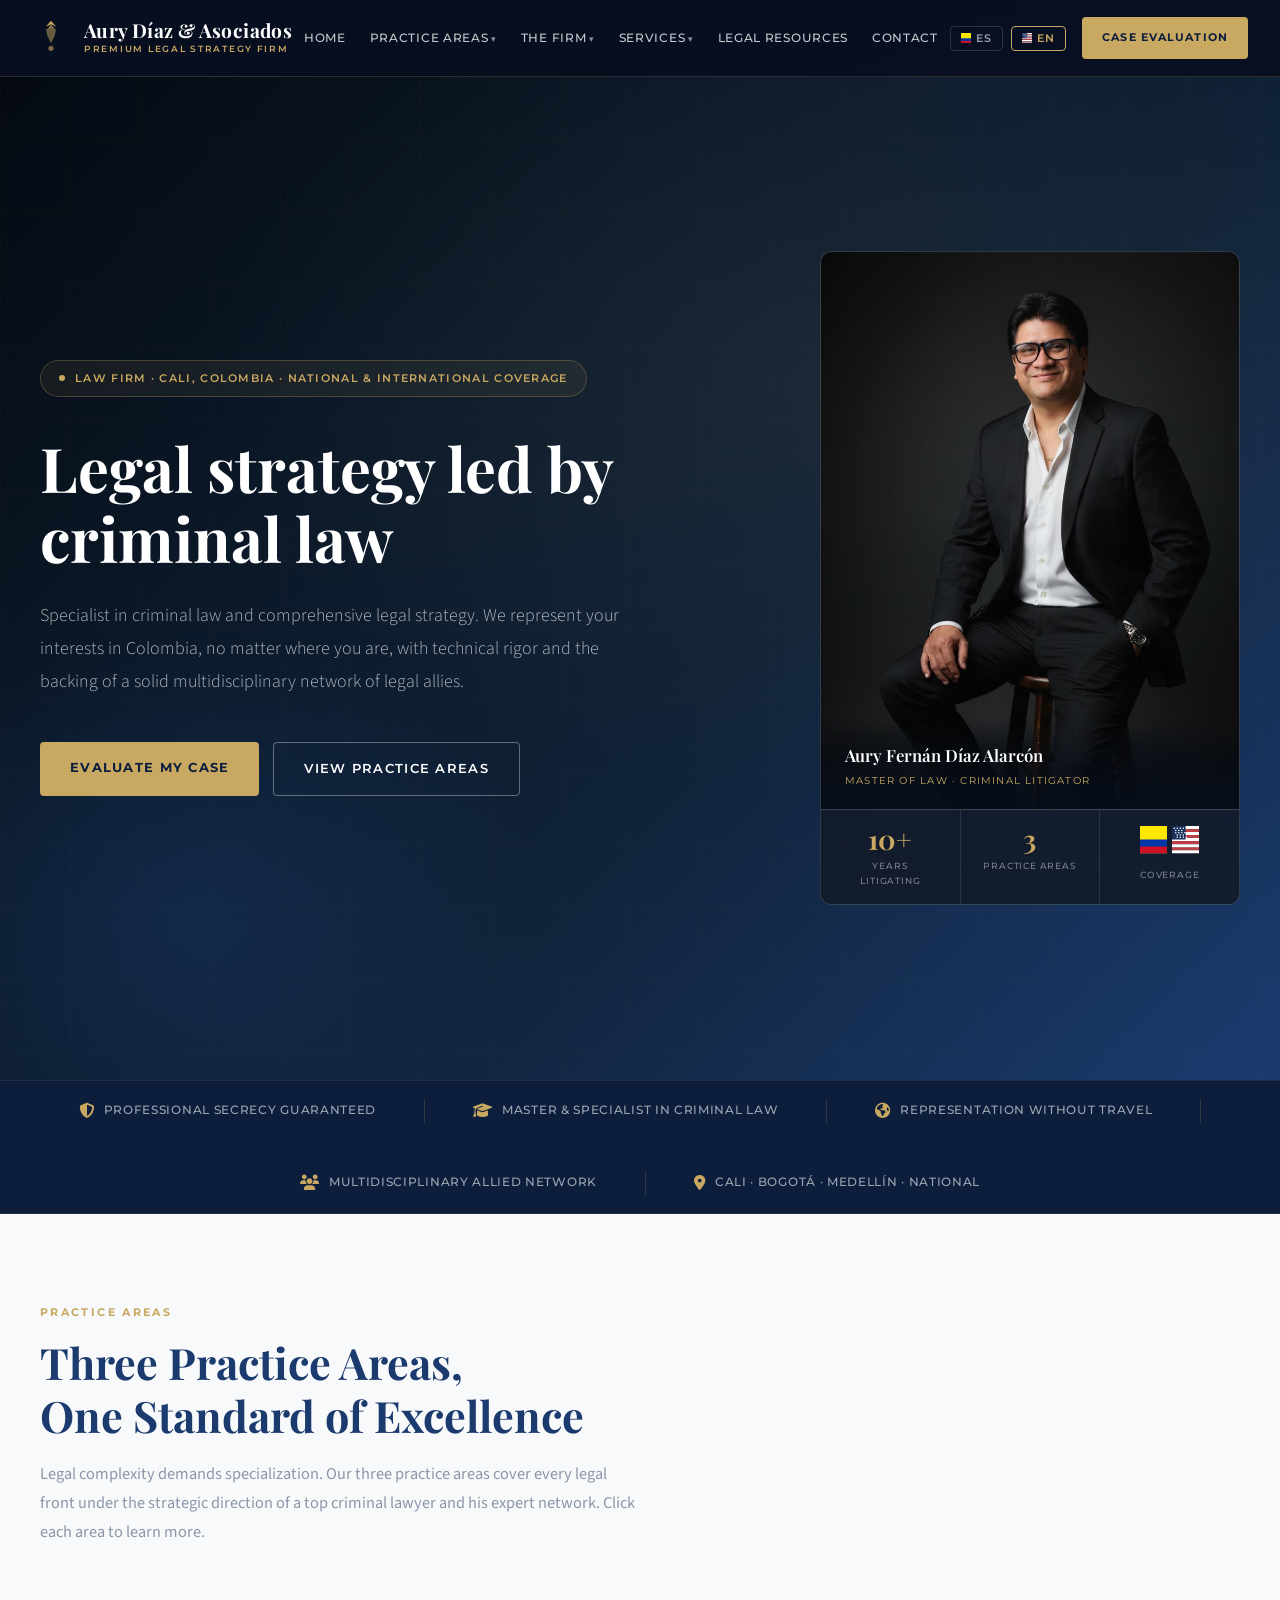
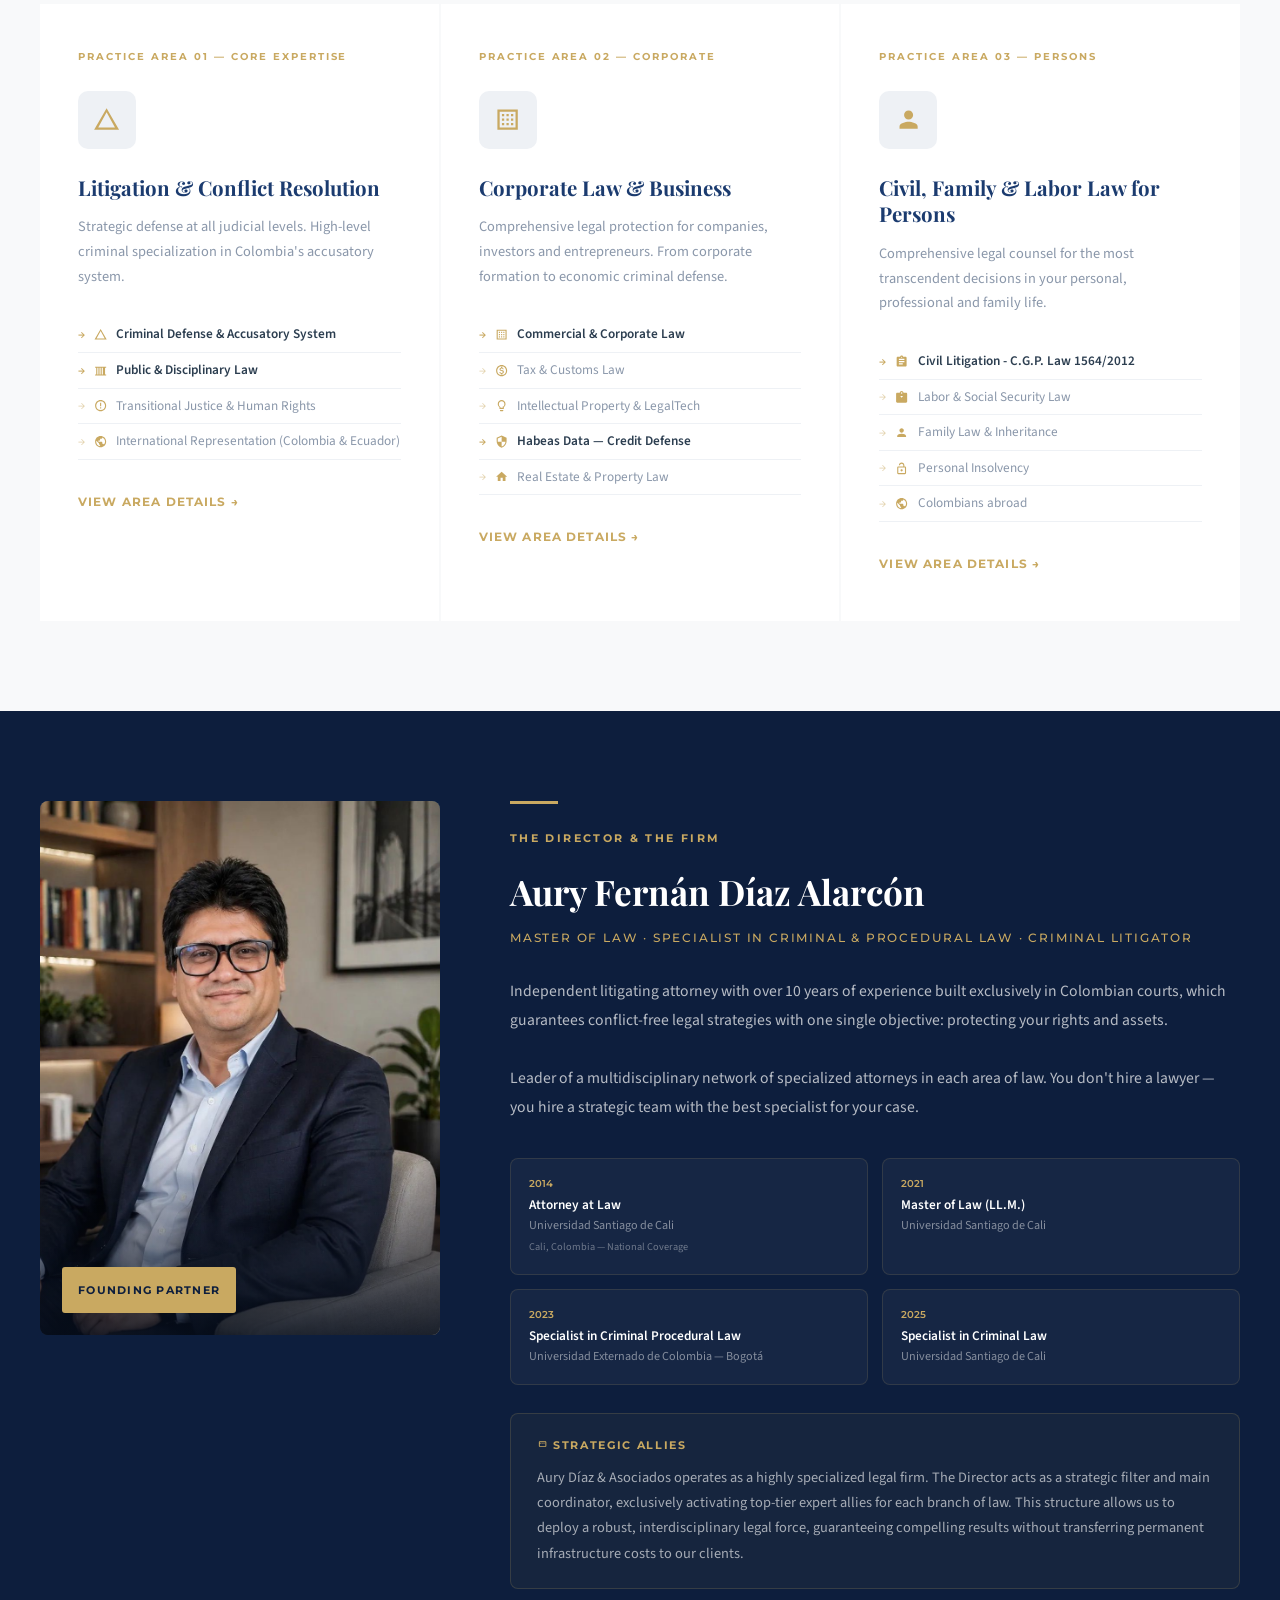
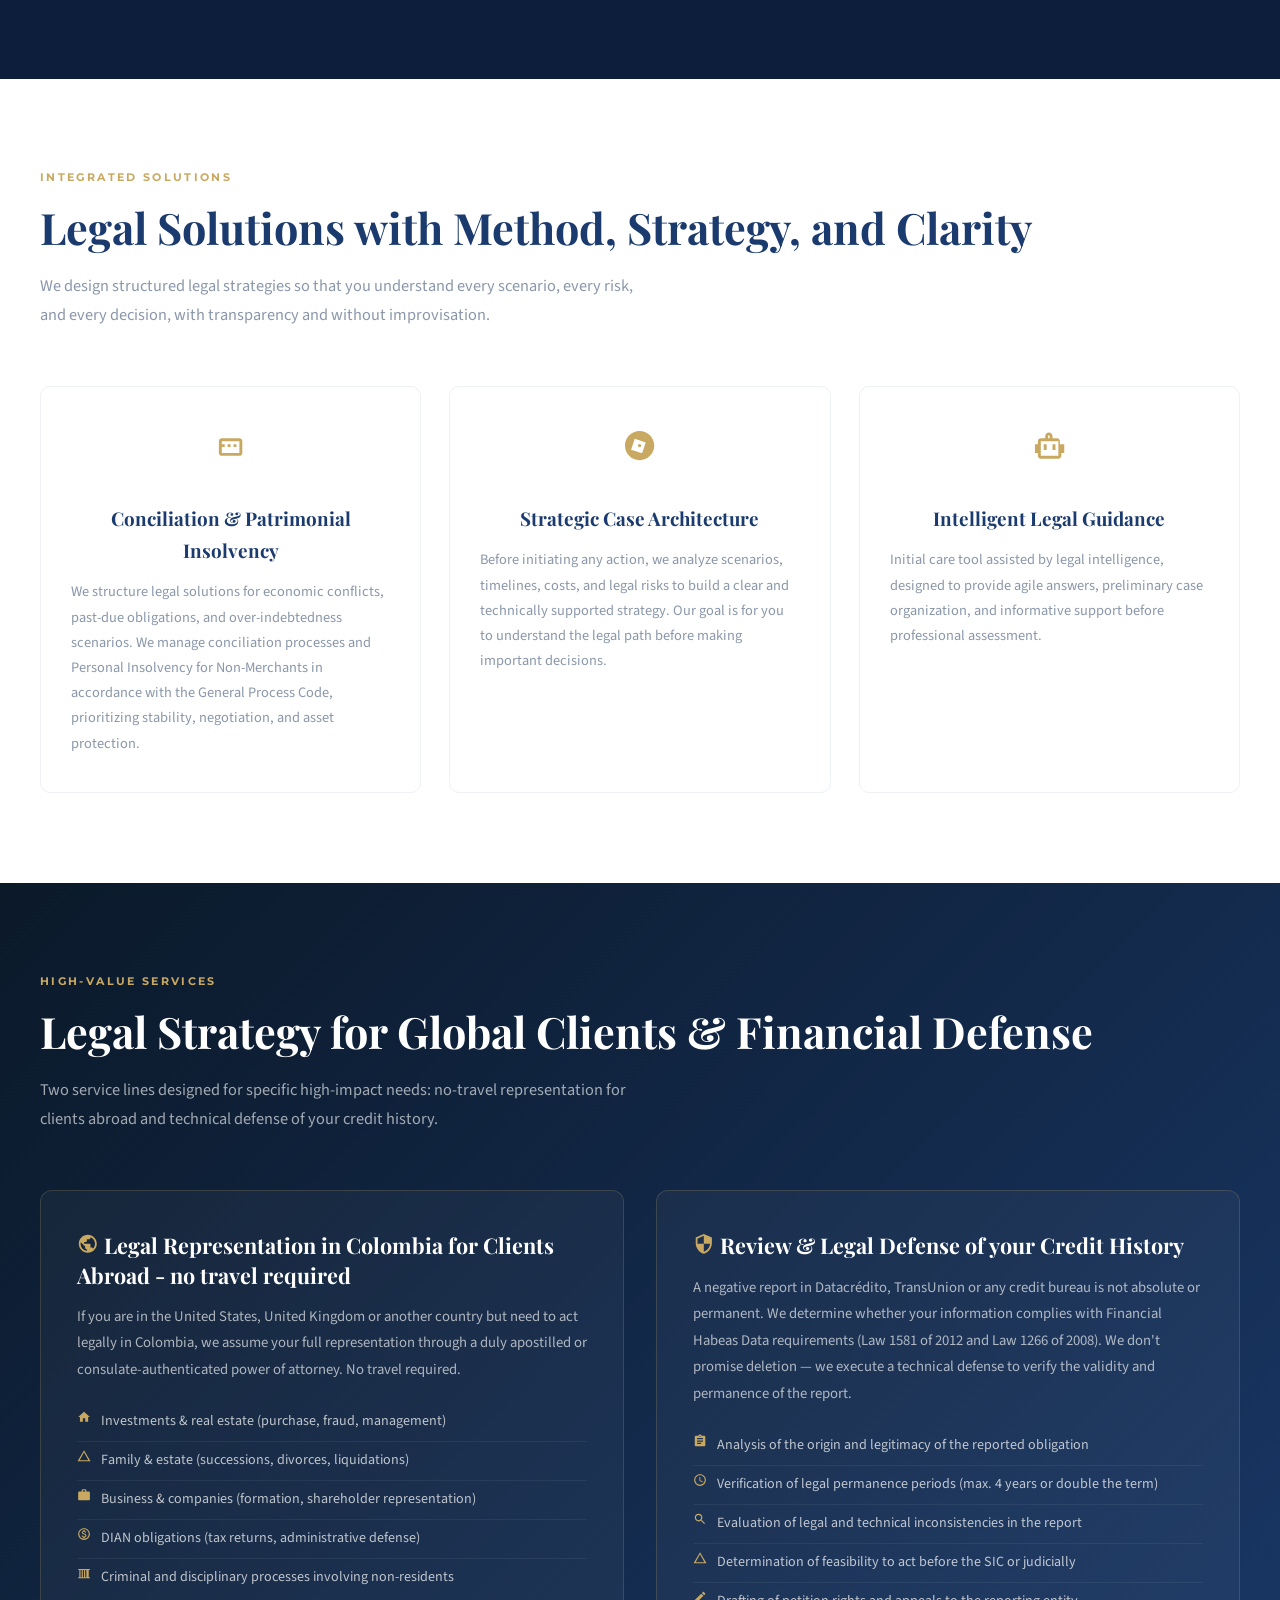
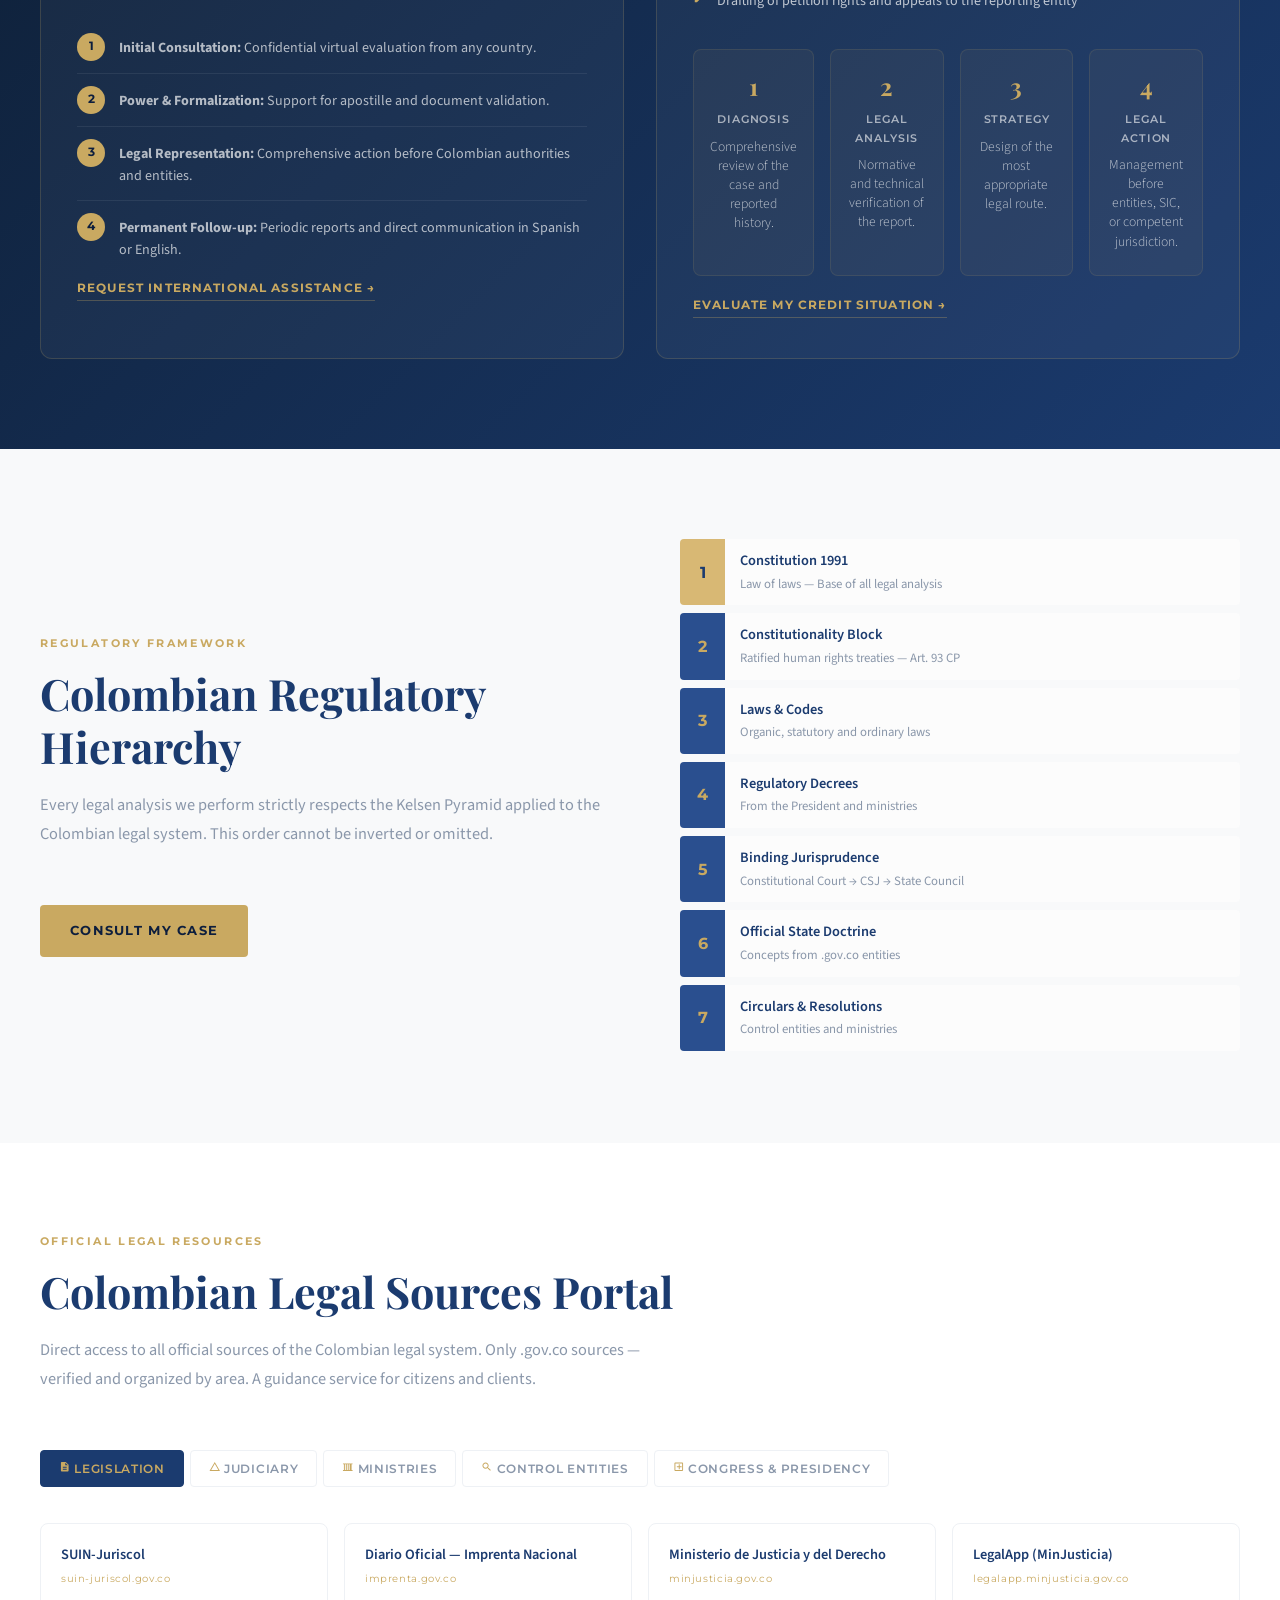
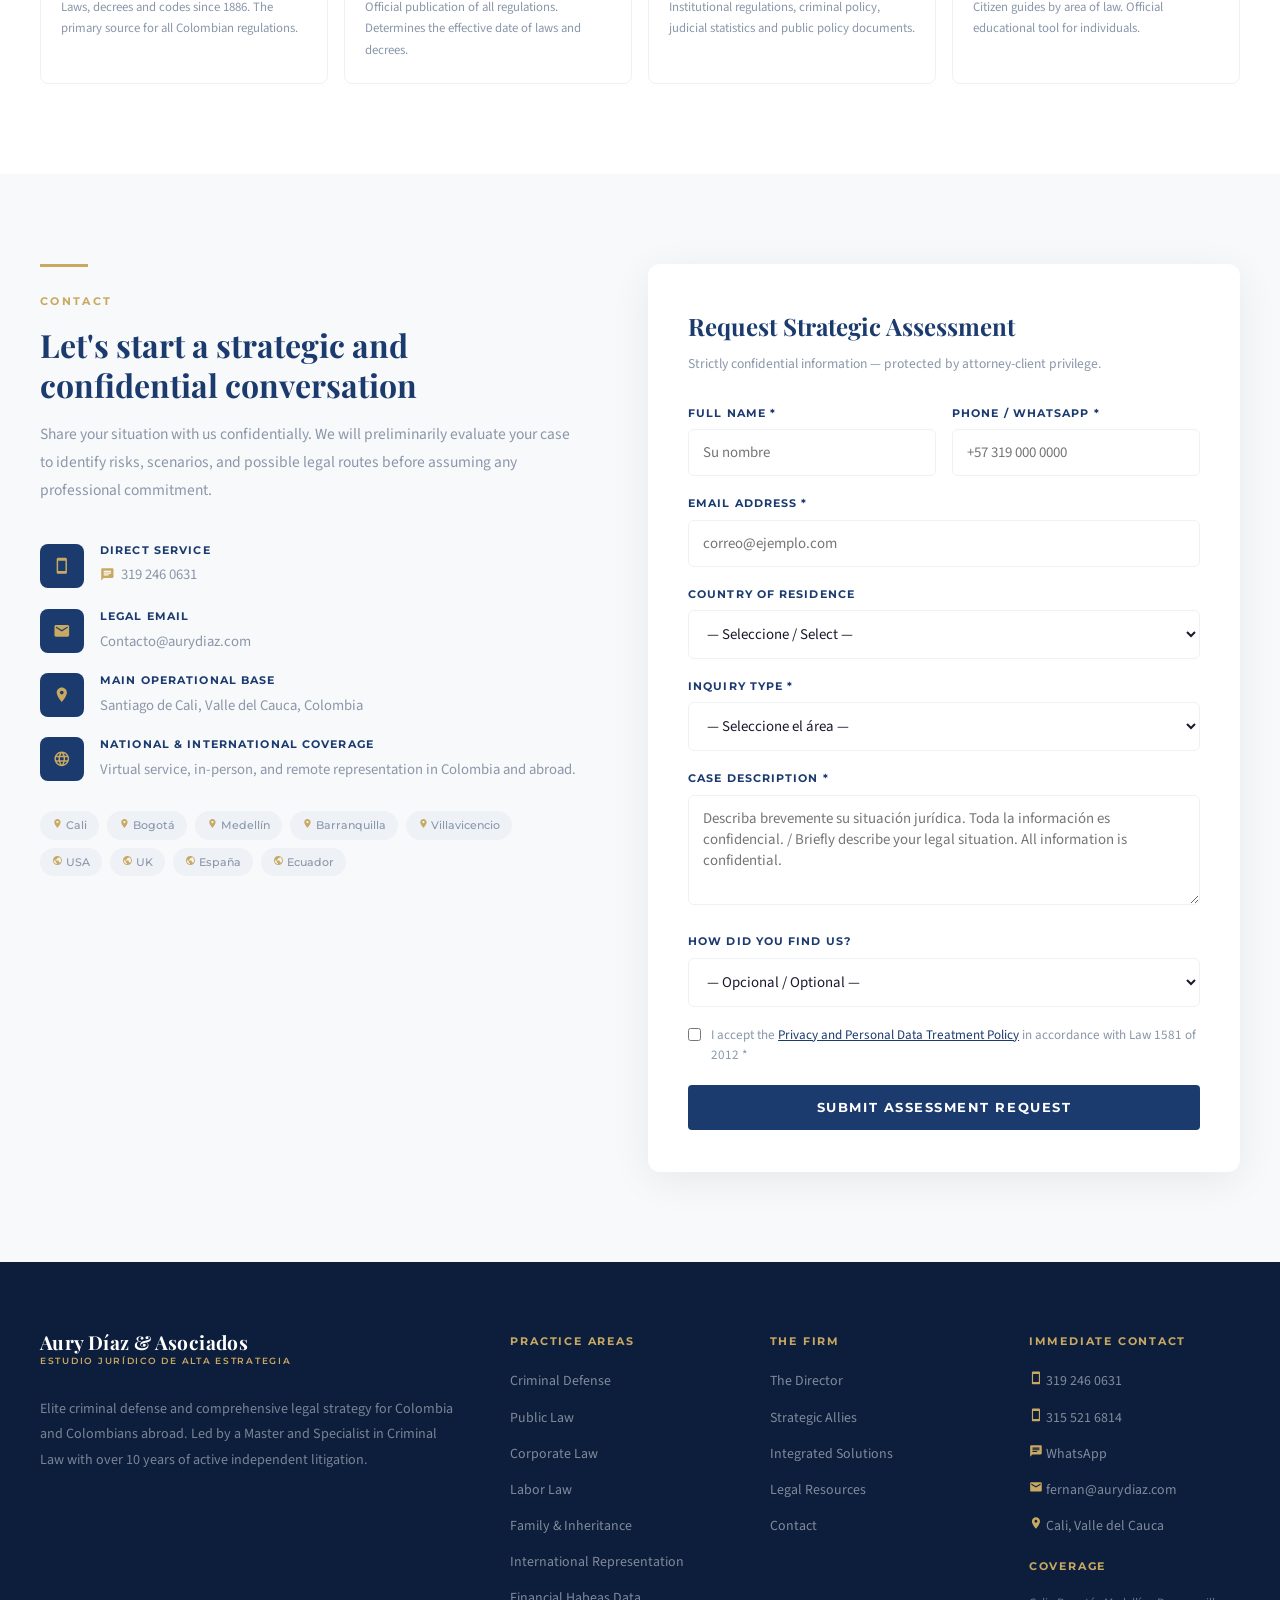
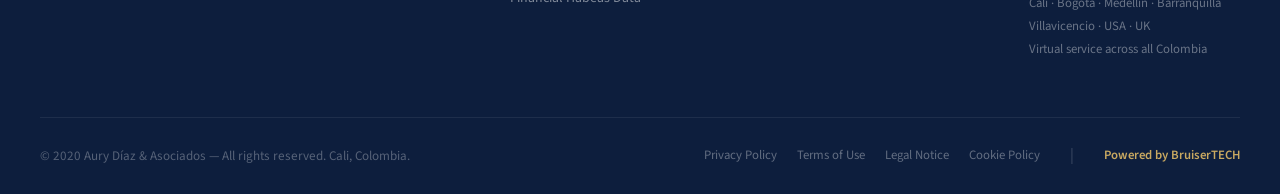
==== index.html @ c43985cf "Fix bilingual translations and remove remaining Spanglish - Remove 'Of Counsel' from `<meta>` descri" ====
<!DOCTYPE html>
<html lang="es" id="html-root">
<head>
  <meta charset="UTF-8">
  <meta name="viewport" content="width=device-width, initial-scale=1.0, maximum-scale=5.0, user-scalable=yes">
  <title>Aury Díaz & Asociados | Estudio Jurídico de Alta Estrategia | Cali, Colombia</title>
  <meta name="description" content="Defensa penal de élite y estrategia jurídica integral. Representación internacional para colombianos en el exterior, habeas data financiero y red de aliados multidisciplinaria. Liderado por Aury Fernán Díaz Alarcón — Magíster en Derecho, Especialista en Derecho Penal.">
  <meta name="keywords" content="abogado penal Cali, defensa penal Colombia, habeas data financiero, representación legal extranjeros, abogado sistema acusatorio, Aury Diaz abogado">
  <meta name="theme-color" content="#1B3B6F">
  <meta property="og:title" content="Aury Díaz & Asociados | Estudio Jurídico de Alta Estrategia">
  <meta property="og:description" content="Defensa penal de élite. Representación internacional. Habeas data financiero. Cali, Colombia.">
  <meta property="og:type" content="website">
  <link rel="preconnect" href="https://fonts.googleapis.com">
  <link href="https://fonts.googleapis.com/css2?family=Playfair+Display:ital,wght@0,400;0,600;0,700;0,900;1,400&family=Montserrat:wght@300;400;500;600;700&family=Source+Sans+3:wght@300;400;600&display=swap" rel="stylesheet">
  <link rel="stylesheet" href="https://cdnjs.cloudflare.com/ajax/libs/font-awesome/6.4.0/css/all.min.css">
  <link rel="stylesheet" href="css/style.css">
</head>
<body class="lang-es" id="body-root">

<!-- ═══════════════════════════════════ HEADER ═══════════════════════════════════ -->
<header id="main-header">
  <nav>
    <a href="#inicio" class="logo">
      <!-- SVG Logo (simplified representation of Aury Diaz logo mark) -->
      <svg class="logo-icon" viewBox="0 0 40 44" fill="none" xmlns="http://www.w3.org/2000/svg">
        <path d="M20 2 L26 9 L20 6 L14 9 Z" fill="#C9A961"/>
        <path d="M20 6 L24 12 L20 10 L16 12 Z" fill="#C9A961" opacity="0.7"/>
        <path d="M14 12 L20 10 L26 12 L24 20 L20 28 L16 20 Z" fill="#C9A961" opacity="0.5"/>
        <circle cx="20" cy="34" r="3" fill="#C9A961" opacity="0.6"/>
      </svg>
      <div class="logo-text">
        <span class="logo-main">Aury Díaz & Asociados</span>
        <span class="logo-sub" data-lang="es">Estudio Jurídico de Alta Estrategia</span>
        <span class="logo-sub" data-lang="en">Premium Legal Strategy Firm</span>
      </div>
    </a>

    <ul class="nav-links">
      <li><a href="#inicio" data-lang="es">Inicio</a><a href="#inicio" data-lang="en">Home</a></li>
      <li>
        <a href="#areas" class="has-sub" data-lang="es">Áreas de Práctica</a>
        <a href="#areas" class="has-sub" data-lang="en">Practice Areas</a>
        <div class="mega-menu">
          <div class="mega-col">
            <h4 data-lang="es"><svg class="emoji-svg" viewBox="0 0 24 24" fill="var(--gold)" width="1em" height="1em"><path d="M12 2L1 21h22L12 2zm0 3.516L19.38 19H4.62L12 5.516z"/></svg> Litigios y Conflictos</h4>
            <h4 data-lang="en"><svg class="emoji-svg" viewBox="0 0 24 24" fill="var(--gold)" width="1em" height="1em"><path d="M12 2L1 21h22L12 2zm0 3.516L19.38 19H4.62L12 5.516z"/></svg> Litigation & Disputes</h4>
            <ul>
              <li><a href="#" class="featured" onclick="openModal('penal');return false;" data-lang="es">★ Defensa Penal y Sistema Acusatorio</a><a href="#" class="featured" onclick="openModal('penal');return false;" data-lang="en">★ Criminal Defense & Accusatory System</a></li>
              <li><a href="#" onclick="openModal('disciplinario');return false;" data-lang="es">Derecho Público y Disciplinario</a><a href="#" onclick="openModal('disciplinario');return false;" data-lang="en">Public & Disciplinary Law</a></li>
              <li><a href="#" onclick="openModal('jep');return false;" data-lang="es">Justicia Transicional y DDHH</a><a href="#" onclick="openModal('jep');return false;" data-lang="en">Transitional Justice & Human Rights</a></li>
            </ul>
          </div>
          <div class="mega-col">
            <h4 data-lang="es"><svg class="emoji-svg" viewBox="0 0 24 24" fill="var(--gold)" width="1em" height="1em"><path d="M3 3h18v18H3zM5 5v14h14V5H5zm2 2h2v2H7V7zm4 0h2v2h-2V7zm4 0h2v2h-2V7zM7 11h2v2H7v-2zm4 0h2v2h-2v-2zm4 0h2v2h-2v-2zM7 15h2v2H7v-2zm4 0h2v2h-2v-2zm4 0h2v2h-2v-2z"/></svg> Corporativo y Negocios</h4>
            <h4 data-lang="en"><svg class="emoji-svg" viewBox="0 0 24 24" fill="var(--gold)" width="1em" height="1em"><path d="M3 3h18v18H3zM5 5v14h14V5H5zm2 2h2v2H7V7zm4 0h2v2h-2V7zm4 0h2v2h-2V7zM7 11h2v2H7v-2zm4 0h2v2h-2v-2zm4 0h2v2h-2v-2zM7 15h2v2H7v-2zm4 0h2v2h-2v-2zm4 0h2v2h-2v-2z"/></svg> Corporate & Business</h4>
            <ul>
              <li><a href="#" class="featured" onclick="openModal('societario');return false;" data-lang="es">★ Derecho Comercial y Societario</a><a href="#" class="featured" onclick="openModal('societario');return false;" data-lang="en">★ Commercial & Corporate Law</a></li>
              <li><a href="#" onclick="openModal('tributario');return false;" data-lang="es">Derecho Tributario y Aduanero</a><a href="#" onclick="openModal('tributario');return false;" data-lang="en">Tax & Customs Law</a></li>
              <li><a href="#" onclick="openModal('pi');return false;" data-lang="es">Propiedad Intelectual y LegalTech</a><a href="#" onclick="openModal('pi');return false;" data-lang="en">Intellectual Property & LegalTech</a></li>
              <li><a href="#" onclick="openModal('ph');return false;" data-lang="es">Propiedad Horizontal e Inmobiliario</a><a href="#" onclick="openModal('ph');return false;" data-lang="en">Real Estate & Property Law</a></li>
            </ul>
          </div>
          <div class="mega-col">
            <h4 data-lang="es"><svg class="emoji-svg" viewBox="0 0 24 24" fill="var(--gold)" width="1em" height="1em"><path d="M12 12c2.21 0 4-1.79 4-4s-1.79-4-4-4-4 1.79-4 4 1.79 4 4 4zm0 2c-2.67 0-8 1.34-8 4v2h16v-2c0-2.66-5.33-4-8-4z"/></svg> Derecho de las Personas</h4>
            <h4 data-lang="en"><svg class="emoji-svg" viewBox="0 0 24 24" fill="var(--gold)" width="1em" height="1em"><path d="M12 12c2.21 0 4-1.79 4-4s-1.79-4-4-4-4 1.79-4 4 1.79 4 4 4zm0 2c-2.67 0-8 1.34-8 4v2h16v-2c0-2.66-5.33-4-8-4z"/></svg> Persons Law</h4>
            <ul>
              <li><a href="#" class="featured" onclick="openModal('laboral');return false;" data-lang="es">★ Derecho Laboral y Seguridad Social</a><a href="#" class="featured" onclick="openModal('laboral');return false;" data-lang="en">★ Labor & Social Security Law</a></li>
              <li><a href="#" onclick="openModal('familia');return false;" data-lang="es">Derecho de Familia y Sucesiones</a><a href="#" onclick="openModal('familia');return false;" data-lang="en">Family Law & Inheritance</a></li>
              <li><a href="#" onclick="openModal('civil');return false;" data-lang="es">Litigio Civil - C.G.P. Ley 1564/2012</a><a href="#" onclick="openModal('civil');return false;" data-lang="en">Civil Litigation - C.G.P. Law 1564/2012</a></li>
              <li><a href="#" onclick="openModal('insolvencia');return false;" data-lang="es">Insolvencia de Persona Natural</a><a href="#" onclick="openModal('insolvencia');return false;" data-lang="en">Personal Insolvency</a></li>
              <li><a href="#servicios-estrategicos" data-lang="es"><svg class="emoji-svg" viewBox="0 0 24 24" fill="var(--gold)" width="1em" height="1em"><path d="M12 2C6.48 2 2 6.48 2 12s4.48 10 10 10 10-4.48 10-10S17.52 2 12 2zm-1 17.93c-3.95-.49-7-3.85-7-7.93 0-.62.08-1.21.21-1.79L9 15v1c0 1.1.9 2 2 2v1.93zm6.9-2.54c-.26-.81-1-1.39-1.9-1.39h-1v-3c0-.55-.45-1-1-1H8v-2h2c.55 0 1-.45 1-1V7h2c1.1 0 2-.9 2-2v-.41c2.93 1.19 5 4.06 5 7.41 0 2.08-.8 3.97-2.1 5.39z"/></svg> Representación Internacional</a><a href="#servicios-estrategicos" data-lang="en"><svg class="emoji-svg" viewBox="0 0 24 24" fill="var(--gold)" width="1em" height="1em"><path d="M12 2C6.48 2 2 6.48 2 12s4.48 10 10 10 10-4.48 10-10S17.52 2 12 2zm-1 17.93c-3.95-.49-7-3.85-7-7.93 0-.62.08-1.21.21-1.79L9 15v1c0 1.1.9 2 2 2v1.93zm6.9-2.54c-.26-.81-1-1.39-1.9-1.39h-1v-3c0-.55-.45-1-1-1H8v-2h2c.55 0 1-.45 1-1V7h2c1.1 0 2-.9 2-2v-.41c2.93 1.19 5 4.06 5 7.41 0 2.08-.8 3.97-2.1 5.39z"/></svg> International Representation</a></li>
              <li><a href="#servicios-estrategicos" data-lang="es"><svg class="emoji-svg" viewBox="0 0 24 24" fill="var(--gold)" width="1em" height="1em"><path d="M12 1L3 5v6c0 5.55 3.84 10.74 9 12 5.16-1.26 9-6.45 9-12V5l-9-4zm0 10.99h7c-.53 4.12-3.28 7.79-7 8.94V12H5V6.3l7-3.11v8.8z"/></svg> Habeas Data Financiero</a><a href="#servicios-estrategicos" data-lang="en"><svg class="emoji-svg" viewBox="0 0 24 24" fill="var(--gold)" width="1em" height="1em"><path d="M12 1L3 5v6c0 5.55 3.84 10.74 9 12 5.16-1.26 9-6.45 9-12V5l-9-4zm0 10.99h7c-.53 4.12-3.28 7.79-7 8.94V12H5V6.3l7-3.11v8.8z"/></svg> Financial Data Defense</a></li>
            </ul>
          </div>
        </div>
      </li>
      <li>
        <a href="#director" class="has-sub" data-lang="es">La Firma</a>
        <a href="#director" class="has-sub" data-lang="en">The Firm</a>
        <div class="dropdown">
          <a href="#director" data-lang="es">El Director</a><a href="#director" data-lang="en">The Director</a>
          <a href="#director" data-lang="es">Aliados Estratégicos</a><a href="#director" data-lang="en">Strategic Allies</a>
          <a href="#soluciones" data-lang="es">Soluciones Integrales</a><a href="#soluciones" data-lang="en">Integrated Solutions</a>
        </div>
      </li>
      <li>
        <a href="#servicios-estrategicos" class="has-sub" data-lang="es">Servicios</a>
        <a href="#servicios-estrategicos" class="has-sub" data-lang="en">Services</a>
        <div class="dropdown">
          <a href="#servicios-estrategicos" data-lang="es"><svg class="emoji-svg" viewBox="0 0 24 24" fill="var(--gold)" width="1em" height="1em"><path d="M12 2C6.48 2 2 6.48 2 12s4.48 10 10 10 10-4.48 10-10S17.52 2 12 2zm-1 17.93c-3.95-.49-7-3.85-7-7.93 0-.62.08-1.21.21-1.79L9 15v1c0 1.1.9 2 2 2v1.93zm6.9-2.54c-.26-.81-1-1.39-1.9-1.39h-1v-3c0-.55-.45-1-1-1H8v-2h2c.55 0 1-.45 1-1V7h2c1.1 0 2-.9 2-2v-.41c2.93 1.19 5 4.06 5 7.41 0 2.08-.8 3.97-2.1 5.39z"/></svg> Representación Internacional</a><a href="#servicios-estrategicos" data-lang="en"><svg class="emoji-svg" viewBox="0 0 24 24" fill="var(--gold)" width="1em" height="1em"><path d="M12 2C6.48 2 2 6.48 2 12s4.48 10 10 10 10-4.48 10-10S17.52 2 12 2zm-1 17.93c-3.95-.49-7-3.85-7-7.93 0-.62.08-1.21.21-1.79L9 15v1c0 1.1.9 2 2 2v1.93zm6.9-2.54c-.26-.81-1-1.39-1.9-1.39h-1v-3c0-.55-.45-1-1-1H8v-2h2c.55 0 1-.45 1-1V7h2c1.1 0 2-.9 2-2v-.41c2.93 1.19 5 4.06 5 7.41 0 2.08-.8 3.97-2.1 5.39z"/></svg> International Representation</a>
          <a href="#servicios-estrategicos" data-lang="es"><svg class="emoji-svg" viewBox="0 0 24 24" fill="var(--gold)" width="1em" height="1em"><path d="M12 1L3 5v6c0 5.55 3.84 10.74 9 12 5.16-1.26 9-6.45 9-12V5l-9-4zm0 10.99h7c-.53 4.12-3.28 7.79-7 8.94V12H5V6.3l7-3.11v8.8z"/></svg> Habeas Data Financiero</a><a href="#servicios-estrategicos" data-lang="en"><svg class="emoji-svg" viewBox="0 0 24 24" fill="var(--gold)" width="1em" height="1em"><path d="M12 1L3 5v6c0 5.55 3.84 10.74 9 12 5.16-1.26 9-6.45 9-12V5l-9-4zm0 10.99h7c-.53 4.12-3.28 7.79-7 8.94V12H5V6.3l7-3.11v8.8z"/></svg> Financial Data Defense</a>
          <a href="#soluciones" data-lang="es">Conciliación e Insolvencia</a><a href="#soluciones" data-lang="en">Conciliation & Insolvency</a>
          <a href="#soluciones" data-lang="es">Rutas Legales</a><a href="#soluciones" data-lang="en">Legal Routes</a>
        </div>
      </li>
      <li><a href="#recursos" data-lang="es">Recursos Jurídicos</a><a href="#recursos" data-lang="en">Legal Resources</a></li>
      <li><a href="#contacto" data-lang="es">Contacto</a><a href="#contacto" data-lang="en">Contact</a></li>
    </ul>

    <div class="nav-right">
      <div class="lang-flags">
        <button class="lang-btn active" id="btn-es" onclick="setLang('es')">
        <svg xmlns="http://www.w3.org/2000/svg" viewBox="0 0 36 36" width="1em" height="1em"><path fill="#ffe800" d="M0 0h36v36H0z"/><path fill="#0136a8" d="M0 18h36v18H0z"/><path fill="#ce1126" d="M0 27h36v9H0z"/></svg> ES
        </button>
        <button class="lang-btn" id="btn-en" onclick="setLang('en')">
        <svg xmlns="http://www.w3.org/2000/svg" viewBox="0 0 36 36" width="1em" height="1em"><path fill="#bd3d44" d="M0 4h36v4H0zm0 8h36v4H0zm0 8h36v4H0zm0 8h36v4H0z"/><path fill="#fff" d="M0 0h36v4H0zm0 8h36v4H0zm0 8h36v4H0zm0 8h36v4H0zm0 8h36v4H0z"/><path fill="#192f5d" d="M0 0h18v18H0z"/><path fill="#fff" d="M3 2a1 1 0 1 0 0 2 1 1 0 0 0 0-2zm4 0a1 1 0 1 0 0 2 1 1 0 0 0 0-2zm4 0a1 1 0 1 0 0 2 1 1 0 0 0 0-2zm4 0a1 1 0 1 0 0 2 1 1 0 0 0 0-2zm-10 3a1 1 0 1 0 0 2 1 1 0 0 0 0-2zm4 0a1 1 0 1 0 0 2 1 1 0 0 0 0-2zm4 0a1 1 0 1 0 0 2 1 1 0 0 0 0-2zm-8 3a1 1 0 1 0 0 2 1 1 0 0 0 0-2zm4 0a1 1 0 1 0 0 2 1 1 0 0 0 0-2zm4 0a1 1 0 1 0 0 2 1 1 0 0 0 0-2zm4 0a1 1 0 1 0 0 2 1 1 0 0 0 0-2zm-10 3a1 1 0 1 0 0 2 1 1 0 0 0 0-2zm4 0a1 1 0 1 0 0 2 1 1 0 0 0 0-2zm4 0a1 1 0 1 0 0 2 1 1 0 0 0 0-2zm-8 3a1 1 0 1 0 0 2 1 1 0 0 0 0-2zm4 0a1 1 0 1 0 0 2 1 1 0 0 0 0-2zm4 0a1 1 0 1 0 0 2 1 1 0 0 0 0-2zm4 0a1 1 0 1 0 0 2 1 1 0 0 0 0-2z"/></svg> EN
        </button>
      </div>
      <a href="#contacto" class="btn-cta" data-lang="es">Evaluación de su Caso</a>
      <a href="#contacto" class="btn-cta" data-lang="en">Case Evaluation</a>
    </div>

    <button class="hamburger" id="hamburger" onclick="toggleMobile()" aria-label="Menu">
      <span></span><span></span><span></span>
    </button>
  </nav>
</header>

<!-- MOBILE NAV -->
<div class="mobile-nav" id="mobile-nav">
  <div class="mobile-section" data-lang="es">Navegación</div>
  <div class="mobile-section" data-lang="en">Navigation</div>
  <a href="#inicio" onclick="closeMobile()" data-lang="es">Inicio</a>
  <a href="#inicio" onclick="closeMobile()" data-lang="en">Home</a>
  <a href="#areas" onclick="closeMobile()" data-lang="es">Áreas de Práctica</a>
  <a href="#areas" onclick="closeMobile()" data-lang="en">Practice Areas</a>
  <a href="#director" onclick="closeMobile()" data-lang="es">La Firma</a>
  <a href="#director" onclick="closeMobile()" data-lang="en">The Firm</a>
  <a href="#servicios-estrategicos" onclick="closeMobile()" data-lang="es"><svg class="emoji-svg" viewBox="0 0 24 24" fill="var(--gold)" width="1em" height="1em"><path d="M12 2C6.48 2 2 6.48 2 12s4.48 10 10 10 10-4.48 10-10S17.52 2 12 2zm-1 17.93c-3.95-.49-7-3.85-7-7.93 0-.62.08-1.21.21-1.79L9 15v1c0 1.1.9 2 2 2v1.93zm6.9-2.54c-.26-.81-1-1.39-1.9-1.39h-1v-3c0-.55-.45-1-1-1H8v-2h2c.55 0 1-.45 1-1V7h2c1.1 0 2-.9 2-2v-.41c2.93 1.19 5 4.06 5 7.41 0 2.08-.8 3.97-2.1 5.39z"/></svg> Representación Internacional</a>
  <a href="#servicios-estrategicos" onclick="closeMobile()" data-lang="en"><svg class="emoji-svg" viewBox="0 0 24 24" fill="var(--gold)" width="1em" height="1em"><path d="M12 2C6.48 2 2 6.48 2 12s4.48 10 10 10 10-4.48 10-10S17.52 2 12 2zm-1 17.93c-3.95-.49-7-3.85-7-7.93 0-.62.08-1.21.21-1.79L9 15v1c0 1.1.9 2 2 2v1.93zm6.9-2.54c-.26-.81-1-1.39-1.9-1.39h-1v-3c0-.55-.45-1-1-1H8v-2h2c.55 0 1-.45 1-1V7h2c1.1 0 2-.9 2-2v-.41c2.93 1.19 5 4.06 5 7.41 0 2.08-.8 3.97-2.1 5.39z"/></svg> International Representation</a>
  <a href="#servicios-estrategicos" onclick="closeMobile()" data-lang="es"><svg class="emoji-svg" viewBox="0 0 24 24" fill="var(--gold)" width="1em" height="1em"><path d="M12 1L3 5v6c0 5.55 3.84 10.74 9 12 5.16-1.26 9-6.45 9-12V5l-9-4zm0 10.99h7c-.53 4.12-3.28 7.79-7 8.94V12H5V6.3l7-3.11v8.8z"/></svg> Habeas Data Financiero</a>
  <a href="#servicios-estrategicos" onclick="closeMobile()" data-lang="en"><svg class="emoji-svg" viewBox="0 0 24 24" fill="var(--gold)" width="1em" height="1em"><path d="M12 1L3 5v6c0 5.55 3.84 10.74 9 12 5.16-1.26 9-6.45 9-12V5l-9-4zm0 10.99h7c-.53 4.12-3.28 7.79-7 8.94V12H5V6.3l7-3.11v8.8z"/></svg> Financial Data Defense</a>
  <a href="#recursos" onclick="closeMobile()" data-lang="es">Recursos Jurídicos</a>
  <a href="#recursos" onclick="closeMobile()" data-lang="en">Legal Resources</a>
  <a href="#contacto" onclick="closeMobile()" data-lang="es">Contacto</a>
  <a href="#contacto" onclick="closeMobile()" data-lang="en">Contact</a>
  <div class="mobile-lang">
    <button class="lang-btn active" onclick="setLang('es');closeMobile()"><svg xmlns="http://www.w3.org/2000/svg" viewBox="0 0 36 36" width="1em" height="1em"><path fill="#ffe800" d="M0 0h36v36H0z"/><path fill="#0136a8" d="M0 18h36v18H0z"/><path fill="#ce1126" d="M0 27h36v9H0z"/></svg> ES</button>
    <button class="lang-btn" onclick="setLang('en');closeMobile()"><svg xmlns="http://www.w3.org/2000/svg" viewBox="0 0 36 36" width="1em" height="1em"><path fill="#bd3d44" d="M0 4h36v4H0zm0 8h36v4H0zm0 8h36v4H0zm0 8h36v4H0z"/><path fill="#fff" d="M0 0h36v4H0zm0 8h36v4H0zm0 8h36v4H0zm0 8h36v4H0zm0 8h36v4H0z"/><path fill="#192f5d" d="M0 0h18v18H0z"/><path fill="#fff" d="M3 2a1 1 0 1 0 0 2 1 1 0 0 0 0-2zm4 0a1 1 0 1 0 0 2 1 1 0 0 0 0-2zm4 0a1 1 0 1 0 0 2 1 1 0 0 0 0-2zm4 0a1 1 0 1 0 0 2 1 1 0 0 0 0-2zm-10 3a1 1 0 1 0 0 2 1 1 0 0 0 0-2zm4 0a1 1 0 1 0 0 2 1 1 0 0 0 0-2zm4 0a1 1 0 1 0 0 2 1 1 0 0 0 0-2zm-8 3a1 1 0 1 0 0 2 1 1 0 0 0 0-2zm4 0a1 1 0 1 0 0 2 1 1 0 0 0 0-2zm4 0a1 1 0 1 0 0 2 1 1 0 0 0 0-2zm4 0a1 1 0 1 0 0 2 1 1 0 0 0 0-2zm-10 3a1 1 0 1 0 0 2 1 1 0 0 0 0-2zm4 0a1 1 0 1 0 0 2 1 1 0 0 0 0-2zm4 0a1 1 0 1 0 0 2 1 1 0 0 0 0-2zm-8 3a1 1 0 1 0 0 2 1 1 0 0 0 0-2zm4 0a1 1 0 1 0 0 2 1 1 0 0 0 0-2zm4 0a1 1 0 1 0 0 2 1 1 0 0 0 0-2zm4 0a1 1 0 1 0 0 2 1 1 0 0 0 0-2z"/></svg> EN</button>
  </div>
  <a href="#contacto" onclick="closeMobile()" class="mobile-cta" data-lang="es">Evaluación de su Caso →</a>
  <a href="#contacto" onclick="closeMobile()" class="mobile-cta" data-lang="en">Case Evaluation →</a>
</div>

<!-- ═══════════════════════════════════ HERO ═══════════════════════════════════ -->
<section class="hero" id="inicio">
  <div class="hero-grid"></div>
  <div class="hero-container">
    <div class="hero-content">
      <div class="hero-badge">
        <span data-lang="es">Estudio Jurídico · Cali, Colombia · Cobertura Nacional</span>
        <span data-lang="en">Law Firm · Cali, Colombia · National & International Coverage</span>
      </div>
      <h1 data-lang="es">
        Estrategia jurídica liderada desde el derecho penal
      </h1>
      <h1 data-lang="en">
        Legal strategy led by criminal law
      </h1>
      <p class="hero-sub" data-lang="es">
        Especialista en derecho penal y estrategia jurídica integral. Representamos sus intereses en Colombia, sin importar dónde se encuentre, con rigor técnico y el respaldo de una sólida red multidisciplinaria de aliados jurídicos.
      </p>
      <p class="hero-sub" data-lang="en">
        Specialist in criminal law and comprehensive legal strategy. We represent your interests in Colombia, no matter where you are, with technical rigor and the backing of a solid multidisciplinary network of legal allies.
      </p>
      <div class="hero-ctas">
        <a href="#contacto" class="btn-primary" data-lang="es">Evaluar mi Caso</a>
        <a href="#contacto" class="btn-primary" data-lang="en">Evaluate my Case</a>
        <a href="#areas" class="btn-secondary" data-lang="es">Ver Áreas de Práctica</a>
        <a href="#areas" class="btn-secondary" data-lang="en">View Practice Areas</a>
      </div>
    </div>
    <div class="hero-photo-card">
      <div class="hero-photo-inner">
        <!-- Photo 1 (seated, casual-professional) is preferred per client -->
        <img src="img/imagen.png" alt="Dr. Aury Fernán Díaz Alarcón" id="hero-img">
        <div class="hero-photo-tag">
          <div class="hero-photo-name">Aury Fernán Díaz Alarcón</div>
          <div class="hero-photo-role" data-lang="es">Magíster en Derecho · Penalista Litigante</div>
          <div class="hero-photo-role" data-lang="en">Master of Law · Criminal Litigator</div>
        </div>
      </div>
      <div class="hero-stats">
        <div class="stat-item">
          <span class="stat-num">10+</span>
          <span class="stat-label" data-lang="es">Años Litigando</span>
          <span class="stat-label" data-lang="en">Years Litigating</span>
        </div>
        <div class="stat-item">
          <span class="stat-num">3</span>
          <span class="stat-label" data-lang="es">Macro-Áreas</span>
          <span class="stat-label" data-lang="en">Practice Areas</span>
        </div>
        <div class="stat-item">
          <span class="stat-num" style="display:inline-flex; gap:5px; align-items:center;">
            <svg xmlns="http://www.w3.org/2000/svg" viewBox="0 0 36 36" width="1em" height="1em"><path fill="#ffe800" d="M0 0h36v36H0z"/><path fill="#0136a8" d="M0 18h36v18H0z"/><path fill="#ce1126" d="M0 27h36v9H0z"/></svg>
            <svg xmlns="http://www.w3.org/2000/svg" viewBox="0 0 36 36" width="1em" height="1em"><path fill="#bd3d44" d="M0 4h36v4H0zm0 8h36v4H0zm0 8h36v4H0zm0 8h36v4H0z"/><path fill="#fff" d="M0 0h36v4H0zm0 8h36v4H0zm0 8h36v4H0zm0 8h36v4H0zm0 8h36v4H0z"/><path fill="#192f5d" d="M0 0h18v18H0z"/><path fill="#fff" d="M3 2a1 1 0 1 0 0 2 1 1 0 0 0 0-2zm4 0a1 1 0 1 0 0 2 1 1 0 0 0 0-2zm4 0a1 1 0 1 0 0 2 1 1 0 0 0 0-2zm4 0a1 1 0 1 0 0 2 1 1 0 0 0 0-2zm-10 3a1 1 0 1 0 0 2 1 1 0 0 0 0-2zm4 0a1 1 0 1 0 0 2 1 1 0 0 0 0-2zm4 0a1 1 0 1 0 0 2 1 1 0 0 0 0-2zm-8 3a1 1 0 1 0 0 2 1 1 0 0 0 0-2zm4 0a1 1 0 1 0 0 2 1 1 0 0 0 0-2zm4 0a1 1 0 1 0 0 2 1 1 0 0 0 0-2zm4 0a1 1 0 1 0 0 2 1 1 0 0 0 0-2zm-10 3a1 1 0 1 0 0 2 1 1 0 0 0 0-2zm4 0a1 1 0 1 0 0 2 1 1 0 0 0 0-2zm4 0a1 1 0 1 0 0 2 1 1 0 0 0 0-2zm-8 3a1 1 0 1 0 0 2 1 1 0 0 0 0-2zm4 0a1 1 0 1 0 0 2 1 1 0 0 0 0-2zm4 0a1 1 0 1 0 0 2 1 1 0 0 0 0-2zm4 0a1 1 0 1 0 0 2 1 1 0 0 0 0-2z"/></svg>
          </span>
          <span class="stat-label" data-lang="es">Cobertura</span>
          <span class="stat-label" data-lang="en">Coverage</span>
        </div>
      </div>
    </div>
  </div>
</section>

<!-- TRUST BAR -->
<div class="trust-bar">
  <div class="trust-bar-inner">
    <div class="trust-item"><i class="fas fa-shield-alt"></i><span data-lang="es">Secreto Profesional Garantizado</span><span data-lang="en">Professional Secrecy Guaranteed</span></div>
    <div class="trust-sep"></div>
    <div class="trust-item"><i class="fas fa-graduation-cap"></i><span data-lang="es">Magíster & Especialista en Derecho Penal</span><span data-lang="en">Master & Specialist in Criminal Law</span></div>
    <div class="trust-sep"></div>
    <div class="trust-item"><i class="fas fa-globe-americas"></i><span data-lang="es">Representación sin desplazamiento</span><span data-lang="en">Representation without travel</span></div>
    <div class="trust-sep"></div>
    <div class="trust-item"><i class="fas fa-users"></i><span data-lang="es">Red de Aliados Multidisciplinaria</span><span data-lang="en">Multidisciplinary Allied Network</span></div>
    <div class="trust-sep"></div>
    <div class="trust-item"><i class="fas fa-map-marker-alt"></i><span data-lang="es">Cali · Bogotá · Medellín · Nacional</span><span data-lang="en">Cali · Bogotá · Medellín · National</span></div>
  </div>
</div>

<!-- ═══════════════════════════════════ MACRO-ÁREAS ═══════════════════════════════════ -->
<section class="areas-section" id="areas">
  <div class="container">
    <span class="section-badge" data-lang="es">Áreas de Práctica</span>
    <span class="section-badge" data-lang="en">Practice Areas</span>
    <h2 class="section-title" data-lang="es">Tres Macro-Áreas,<br>Un Solo Estándar de Excelencia</h2>
    <h2 class="section-title" data-lang="en">Three Practice Areas,<br>One Standard of Excellence</h2>
    <p class="section-sub" data-lang="es">La complejidad legal exige especialización. Nuestras tres macro-áreas cubren cada frente jurídico bajo la dirección estratégica de un penalista de alto nivel y su red de aliados expertos. Haga clic en cada área para conocer los detalles.</p>
    <p class="section-sub" data-lang="en">Legal complexity demands specialization. Our three practice areas cover every legal front under the strategic direction of a top criminal lawyer and his expert network. Click each area to learn more.</p>
    <div class="areas-grid">
      <!-- ÁREA 1 -->
      <div class="area-card reveal" onclick="openModal('macro1')">
        <div class="area-num" data-lang="es">Macro-Área 01 — El Eje Central</div>
        <div class="area-num" data-lang="en">Practice Area 01 — Core Expertise</div>
        <div class="area-icon"><svg class="emoji-svg" viewBox="0 0 24 24" fill="var(--gold)" width="1em" height="1em"><path d="M12 2L1 21h22L12 2zm0 3.516L19.38 19H4.62L12 5.516z"/></svg></div>
        <h3 class="area-title" data-lang="es">Litigios y Resolución de Conflictos</h3>
        <h3 class="area-title" data-lang="en">Litigation & Conflict Resolution</h3>
        <p class="area-desc" data-lang="es">Defensa estratégica en todas las instancias judiciales. Especialización penalista de alto nivel en el sistema acusatorio colombiano.</p>
        <p class="area-desc" data-lang="en">Strategic defense at all judicial levels. High-level criminal specialization in Colombia's accusatory system.</p>
        <ul class="area-items">
          <li class="featured" data-lang="es"><svg class="emoji-svg" viewBox="0 0 24 24" fill="var(--gold)" width="1em" height="1em"><path d="M12 2L1 21h22L12 2zm0 3.516L19.38 19H4.62L12 5.516z"/></svg> Defensa Penal y Sistema Acusatorio</li>
          <li class="featured" data-lang="en"><svg class="emoji-svg" viewBox="0 0 24 24" fill="var(--gold)" width="1em" height="1em"><path d="M12 2L1 21h22L12 2zm0 3.516L19.38 19H4.62L12 5.516z"/></svg> Criminal Defense & Accusatory System</li>
          <li class="featured" data-lang="es"><svg class="emoji-svg" viewBox="0 0 24 24" fill="var(--gold)" width="1em" height="1em"><path d="M2 21v-2h2V7H2V5h20v2h-2v12h2v2H2zm4-2h2V7H6v12zm4 0h2V7h-2v12zm4 0h2V7h-2v12z"/></svg> Derecho Público y Disciplinario</li>
          <li class="featured" data-lang="en"><svg class="emoji-svg" viewBox="0 0 24 24" fill="var(--gold)" width="1em" height="1em"><path d="M2 21v-2h2V7H2V5h20v2h-2v12h2v2H2zm4-2h2V7H6v12zm4 0h2V7h-2v12zm4 0h2V7h-2v12z"/></svg> Public & Disciplinary Law</li>
          <li data-lang="es"><svg class="emoji-svg" viewBox="0 0 24 24" fill="var(--gold)" width="1em" height="1em"><path d="M12 2C6.48 2 2 6.48 2 12s4.48 10 10 10 10-4.48 10-10S17.52 2 12 2zm0 18c-4.41 0-8-3.59-8-8s3.59-8 8-8 8 3.59 8 8-3.59 8-8 8zm-1-13h2v6h-2zm0 8h2v2h-2z"/></svg> Justicia Transicional y DDHH</li>
          <li data-lang="en"><svg class="emoji-svg" viewBox="0 0 24 24" fill="var(--gold)" width="1em" height="1em"><path d="M12 2C6.48 2 2 6.48 2 12s4.48 10 10 10 10-4.48 10-10S17.52 2 12 2zm0 18c-4.41 0-8-3.59-8-8s3.59-8 8-8 8 3.59 8 8-3.59 8-8 8zm-1-13h2v6h-2zm0 8h2v2h-2z"/></svg> Transitional Justice & Human Rights</li>
          <li data-lang="es"><svg class="emoji-svg" viewBox="0 0 24 24" fill="var(--gold)" width="1em" height="1em"><path d="M12 2C6.48 2 2 6.48 2 12s4.48 10 10 10 10-4.48 10-10S17.52 2 12 2zm-1 17.93c-3.95-.49-7-3.85-7-7.93 0-.62.08-1.21.21-1.79L9 15v1c0 1.1.9 2 2 2v1.93zm6.9-2.54c-.26-.81-1-1.39-1.9-1.39h-1v-3c0-.55-.45-1-1-1H8v-2h2c.55 0 1-.45 1-1V7h2c1.1 0 2-.9 2-2v-.41c2.93 1.19 5 4.06 5 7.41 0 2.08-.8 3.97-2.1 5.39z"/></svg> Representación en el exterior (Colombia y Ecuador)</li>
          <li data-lang="en"><svg class="emoji-svg" viewBox="0 0 24 24" fill="var(--gold)" width="1em" height="1em"><path d="M12 2C6.48 2 2 6.48 2 12s4.48 10 10 10 10-4.48 10-10S17.52 2 12 2zm-1 17.93c-3.95-.49-7-3.85-7-7.93 0-.62.08-1.21.21-1.79L9 15v1c0 1.1.9 2 2 2v1.93zm6.9-2.54c-.26-.81-1-1.39-1.9-1.39h-1v-3c0-.55-.45-1-1-1H8v-2h2c.55 0 1-.45 1-1V7h2c1.1 0 2-.9 2-2v-.41c2.93 1.19 5 4.06 5 7.41 0 2.08-.8 3.97-2.1 5.39z"/></svg> International Representation (Colombia & Ecuador)</li>
        </ul>
        <span class="area-link" data-lang="es">Ver detalles de esta área →</span>
        <span class="area-link" data-lang="en">View area details →</span>
      </div>

      <!-- ÁREA 2 -->
      <div class="area-card reveal" onclick="openModal('macro2')">
        <div class="area-num" data-lang="es">Macro-Área 02 — Corporativo</div>
        <div class="area-num" data-lang="en">Practice Area 02 — Corporate</div>
        <div class="area-icon"><svg class="emoji-svg" viewBox="0 0 24 24" fill="var(--gold)" width="1em" height="1em"><path d="M3 3h18v18H3zM5 5v14h14V5H5zm2 2h2v2H7V7zm4 0h2v2h-2V7zm4 0h2v2h-2V7zM7 11h2v2H7v-2zm4 0h2v2h-2v-2zm4 0h2v2h-2v-2zM7 15h2v2H7v-2zm4 0h2v2h-2v-2zm4 0h2v2h-2v-2z"/></svg></div>
        <h3 class="area-title" data-lang="es">Derecho Corporativo y Negocios</h3>
        <h3 class="area-title" data-lang="en">Corporate Law & Business</h3>
        <p class="area-desc" data-lang="es">Protección jurídica integral para empresas, inversionistas y emprendedores. Desde la constitución societaria hasta la defensa penal económica.</p>
        <p class="area-desc" data-lang="en">Comprehensive legal protection for companies, investors and entrepreneurs. From corporate formation to economic criminal defense.</p>
        <ul class="area-items">
          <li class="featured" data-lang="es"><svg class="emoji-svg" viewBox="0 0 24 24" fill="var(--gold)" width="1em" height="1em"><path d="M3 3h18v18H3zM5 5v14h14V5H5zm2 2h2v2H7V7zm4 0h2v2h-2V7zm4 0h2v2h-2V7zM7 11h2v2H7v-2zm4 0h2v2h-2v-2zm4 0h2v2h-2v-2zM7 15h2v2H7v-2zm4 0h2v2h-2v-2zm4 0h2v2h-2v-2z"/></svg> Derecho Comercial y Societario</li>
          <li class="featured" data-lang="en"><svg class="emoji-svg" viewBox="0 0 24 24" fill="var(--gold)" width="1em" height="1em"><path d="M3 3h18v18H3zM5 5v14h14V5H5zm2 2h2v2H7V7zm4 0h2v2h-2V7zm4 0h2v2h-2V7zM7 11h2v2H7v-2zm4 0h2v2h-2v-2zm4 0h2v2h-2v-2zM7 15h2v2H7v-2zm4 0h2v2h-2v-2zm4 0h2v2h-2v-2z"/></svg> Commercial & Corporate Law</li>
          <li data-lang="es"><svg class="emoji-svg" viewBox="0 0 24 24" fill="var(--gold)" width="1em" height="1em"><path d="M12 2C6.48 2 2 6.48 2 12s4.48 10 10 10 10-4.48 10-10S17.52 2 12 2zm0 18c-4.41 0-8-3.59-8-8s3.59-8 8-8 8 3.59 8 8-3.59 8-8 8zm.31-8.86c-1.77-.45-2.34-.94-2.34-1.67 0-.84.79-1.43 2.1-1.43 1.38 0 1.9.66 1.94 1.64h1.71c-.05-1.34-.87-2.57-2.49-2.97V5H10.9v1.69c-1.51.32-2.72 1.3-2.72 2.81 0 1.79 1.49 2.69 3.66 3.21 1.95.46 2.34 1.15 2.34 1.87 0 .53-.39 1.64-2.1 1.64-1.71 0-2.28-.92-2.36-1.79H8.01c.08 1.61 1.15 2.89 2.89 3.32V19h2.4v-1.66c1.65-.37 2.8-1.38 2.8-2.98 0-2.09-1.67-2.88-3.79-3.36z"/></svg> Derecho Tributario y Aduanero</li>
          <li data-lang="en"><svg class="emoji-svg" viewBox="0 0 24 24" fill="var(--gold)" width="1em" height="1em"><path d="M12 2C6.48 2 2 6.48 2 12s4.48 10 10 10 10-4.48 10-10S17.52 2 12 2zm0 18c-4.41 0-8-3.59-8-8s3.59-8 8-8 8 3.59 8 8-3.59 8-8 8zm.31-8.86c-1.77-.45-2.34-.94-2.34-1.67 0-.84.79-1.43 2.1-1.43 1.38 0 1.9.66 1.94 1.64h1.71c-.05-1.34-.87-2.57-2.49-2.97V5H10.9v1.69c-1.51.32-2.72 1.3-2.72 2.81 0 1.79 1.49 2.69 3.66 3.21 1.95.46 2.34 1.15 2.34 1.87 0 .53-.39 1.64-2.1 1.64-1.71 0-2.28-.92-2.36-1.79H8.01c.08 1.61 1.15 2.89 2.89 3.32V19h2.4v-1.66c1.65-.37 2.8-1.38 2.8-2.98 0-2.09-1.67-2.88-3.79-3.36z"/></svg> Tax & Customs Law</li>
          <li data-lang="es"><svg class="emoji-svg" viewBox="0 0 24 24" fill="var(--gold)" width="1em" height="1em"><path d="M9 21c0 .55.45 1 1 1h4c.55 0 1-.45 1-1v-1H9v1zm3-19C8.14 2 5 5.14 5 9c0 2.38 1.19 4.47 3 5.74V17c0 .55.45 1 1 1h6c.55 0 1-.45 1-1v-2.26c1.81-1.27 3-3.36 3-5.74 0-3.86-3.14-7-7-7zm2.85 11.1l-.85.6V16h-4v-1.3l-.85-.6C7.8 13.27 7 11.23 7 9c0-2.76 2.24-5 5-5s5 2.24 5 5c0 2.23-.8 4.27-2.15 5.1z"/></svg> Propiedad Intelectual y LegalTech</li>
          <li data-lang="en"><svg class="emoji-svg" viewBox="0 0 24 24" fill="var(--gold)" width="1em" height="1em"><path d="M9 21c0 .55.45 1 1 1h4c.55 0 1-.45 1-1v-1H9v1zm3-19C8.14 2 5 5.14 5 9c0 2.38 1.19 4.47 3 5.74V17c0 .55.45 1 1 1h6c.55 0 1-.45 1-1v-2.26c1.81-1.27 3-3.36 3-5.74 0-3.86-3.14-7-7-7zm2.85 11.1l-.85.6V16h-4v-1.3l-.85-.6C7.8 13.27 7 11.23 7 9c0-2.76 2.24-5 5-5s5 2.24 5 5c0 2.23-.8 4.27-2.15 5.1z"/></svg> Intellectual Property & LegalTech</li>
          <li class="featured" data-lang="es"><svg class="emoji-svg" viewBox="0 0 24 24" fill="var(--gold)" width="1em" height="1em"><path d="M12 1L3 5v6c0 5.55 3.84 10.74 9 12 5.16-1.26 9-6.45 9-12V5l-9-4zm0 10.99h7c-.53 4.12-3.28 7.79-7 8.94V12H5V6.3l7-3.11v8.8z"/></svg> Habeas Data — Defensa Crediticia</li>
          <li class="featured" data-lang="en"><svg class="emoji-svg" viewBox="0 0 24 24" fill="var(--gold)" width="1em" height="1em"><path d="M12 1L3 5v6c0 5.55 3.84 10.74 9 12 5.16-1.26 9-6.45 9-12V5l-9-4zm0 10.99h7c-.53 4.12-3.28 7.79-7 8.94V12H5V6.3l7-3.11v8.8z"/></svg> Habeas Data — Credit Defense</li>
          <li data-lang="es"><svg class="emoji-svg" viewBox="0 0 24 24" fill="var(--gold)" width="1em" height="1em"><path d="M10 20v-6h4v6h5v-8h3L12 3 2 12h3v8z"/></svg> Propiedad Horizontal e Inmobiliario</li>
          <li data-lang="en"><svg class="emoji-svg" viewBox="0 0 24 24" fill="var(--gold)" width="1em" height="1em"><path d="M10 20v-6h4v6h5v-8h3L12 3 2 12h3v8z"/></svg> Real Estate & Property Law</li>
        </ul>
        <span class="area-link" data-lang="es">Ver detalles de esta área →</span>
        <span class="area-link" data-lang="en">View area details →</span>
      </div>

      <!-- ÁREA 3 -->
      <div class="area-card reveal" onclick="openModal('macro3')">
        <div class="area-num" data-lang="es">Macro-Área 03 — Personas</div>
        <div class="area-num" data-lang="en">Practice Area 03 — Persons</div>
        <div class="area-icon"><svg class="emoji-svg" viewBox="0 0 24 24" fill="var(--gold)" width="1em" height="1em"><path d="M12 12c2.21 0 4-1.79 4-4s-1.79-4-4-4-4 1.79-4 4 1.79 4 4 4zm0 2c-2.67 0-8 1.34-8 4v2h16v-2c0-2.66-5.33-4-8-4z"/></svg></div>
        <h3 class="area-title" data-lang="es">Derecho de las Personas Civil, Familia y Laboral</h3>
        <h3 class="area-title" data-lang="en">Civil, Family & Labor Law for Persons</h3>
        <p class="area-desc" data-lang="es">Acompañamiento jurídico integral en las decisiones más trascendentes de su vida personal, laboral y familiar.</p>
        <p class="area-desc" data-lang="en">Comprehensive legal counsel for the most transcendent decisions in your personal, professional and family life.</p>
        <ul class="area-items">
          <li class="featured" data-lang="es"><svg class="emoji-svg" viewBox="0 0 24 24" fill="var(--gold)" width="1em" height="1em"><path d="M19 3h-4.18C14.4 1.84 13.3 1 12 1c-1.3 0-2.4.84-2.82 2H5c-1.1 0-2 .9-2 2v14c0 1.1.9 2 2 2h14c1.1 0 2-.9 2-2V5c0-1.1-.9-2-2-2zm-7 0c.55 0 1 .45 1 1s-.45 1-1 1-1-.45-1-1 .45-1 1-1zm2 14H7v-2h7v2zm3-4H7v-2h10v2zm0-4H7V7h10v2z"/></svg> Litigio civil - C.G.P. Ley 1564/2012</li>
          <li class="featured" data-lang="en"><svg class="emoji-svg" viewBox="0 0 24 24" fill="var(--gold)" width="1em" height="1em"><path d="M19 3h-4.18C14.4 1.84 13.3 1 12 1c-1.3 0-2.4.84-2.82 2H5c-1.1 0-2 .9-2 2v14c0 1.1.9 2 2 2h14c1.1 0 2-.9 2-2V5c0-1.1-.9-2-2-2zm-7 0c.55 0 1 .45 1 1s-.45 1-1 1-1-.45-1-1 .45-1 1-1zm2 14H7v-2h7v2zm3-4H7v-2h10v2zm0-4H7V7h10v2z"/></svg> Civil Litigation - C.G.P. Law 1564/2012</li>
          <li data-lang="es"><svg class="emoji-svg" viewBox="0 0 24 24" fill="var(--gold)" width="1em" height="1em"><path d="M20 5h-4.58c-.22-1.72-1.7-3-3.42-3s-3.2 1.28-3.42 3H4c-1.1 0-2 .9-2 2v14c0 1.1.9 2 2 2h16c1.1 0 2-.9 2-2V7c0-1.1-.9-2-2-2zM12 4c.83 0 1.5.67 1.5 1.5S12.83 7 12 7s-1.5-.67-1.5-1.5S11.17 4 12 4zm0 10l-2.5-3h5L12 14z"/></svg> Derecho Laboral y Seguridad Social</li>
          <li data-lang="en"><svg class="emoji-svg" viewBox="0 0 24 24" fill="var(--gold)" width="1em" height="1em"><path d="M20 5h-4.58c-.22-1.72-1.7-3-3.42-3s-3.2 1.28-3.42 3H4c-1.1 0-2 .9-2 2v14c0 1.1.9 2 2 2h16c1.1 0 2-.9 2-2V7c0-1.1-.9-2-2-2zM12 4c.83 0 1.5.67 1.5 1.5S12.83 7 12 7s-1.5-.67-1.5-1.5S11.17 4 12 4zm0 10l-2.5-3h5L12 14z"/></svg> Labor & Social Security Law</li>
          <li data-lang="es"><svg class="emoji-svg" viewBox="0 0 24 24" fill="var(--gold)" width="1em" height="1em"><path d="M12 12c2.21 0 4-1.79 4-4s-1.79-4-4-4-4 1.79-4 4 1.79 4 4 4zm0 2c-2.67 0-8 1.34-8 4v2h16v-2c0-2.66-5.33-4-8-4z"/></svg> Derecho de Familia y Sucesiones</li>
          <li data-lang="en"><svg class="emoji-svg" viewBox="0 0 24 24" fill="var(--gold)" width="1em" height="1em"><path d="M12 12c2.21 0 4-1.79 4-4s-1.79-4-4-4-4 1.79-4 4 1.79 4 4 4zm0 2c-2.67 0-8 1.34-8 4v2h16v-2c0-2.66-5.33-4-8-4z"/></svg> Family Law & Inheritance</li>
          <li data-lang="es"><svg class="emoji-svg" viewBox="0 0 24 24" fill="var(--gold)" width="1em" height="1em"><path d="M18 8h-1V6c0-2.76-2.24-5-5-5S7 3.24 7 6h2c0-1.66 1.34-3 3-3s3 1.34 3 3v2H6c-1.1 0-2 .9-2 2v10c0 1.1.9 2 2 2h12c1.1 0 2-.9 2-2V10c0-1.1-.9-2-2-2zm0 12H6V10h12v10zm-6-3c1.1 0 2-.9 2-2s-.9-2-2-2-2 .9-2 2 .9 2 2 2z"/></svg> Insolvencia de Persona Natural</li>
          <li data-lang="en"><svg class="emoji-svg" viewBox="0 0 24 24" fill="var(--gold)" width="1em" height="1em"><path d="M18 8h-1V6c0-2.76-2.24-5-5-5S7 3.24 7 6h2c0-1.66 1.34-3 3-3s3 1.34 3 3v2H6c-1.1 0-2 .9-2 2v10c0 1.1.9 2 2 2h12c1.1 0 2-.9 2-2V10c0-1.1-.9-2-2-2zm0 12H6V10h12v10zm-6-3c1.1 0 2-.9 2-2s-.9-2-2-2-2 .9-2 2 .9 2 2 2z"/></svg> Personal Insolvency</li>
          <li data-lang="es"><svg class="emoji-svg" viewBox="0 0 24 24" fill="var(--gold)" width="1em" height="1em"><path d="M12 2C6.48 2 2 6.48 2 12s4.48 10 10 10 10-4.48 10-10S17.52 2 12 2zm-1 17.93c-3.95-.49-7-3.85-7-7.93 0-.62.08-1.21.21-1.79L9 15v1c0 1.1.9 2 2 2v1.93zm6.9-2.54c-.26-.81-1-1.39-1.9-1.39h-1v-3c0-.55-.45-1-1-1H8v-2h2c.55 0 1-.45 1-1V7h2c1.1 0 2-.9 2-2v-.41c2.93 1.19 5 4.06 5 7.41 0 2.08-.8 3.97-2.1 5.39z"/></svg> Colombianos en el exterior</li>
          <li data-lang="en"><svg class="emoji-svg" viewBox="0 0 24 24" fill="var(--gold)" width="1em" height="1em"><path d="M12 2C6.48 2 2 6.48 2 12s4.48 10 10 10 10-4.48 10-10S17.52 2 12 2zm-1 17.93c-3.95-.49-7-3.85-7-7.93 0-.62.08-1.21.21-1.79L9 15v1c0 1.1.9 2 2 2v1.93zm6.9-2.54c-.26-.81-1-1.39-1.9-1.39h-1v-3c0-.55-.45-1-1-1H8v-2h2c.55 0 1-.45 1-1V7h2c1.1 0 2-.9 2-2v-.41c2.93 1.19 5 4.06 5 7.41 0 2.08-.8 3.97-2.1 5.39z"/></svg> Colombians abroad</li>
        </ul>
        <span class="area-link" data-lang="es">Ver detalles de esta área →</span>
        <span class="area-link" data-lang="en">View area details →</span>
      </div>
    </div>
  </div>
</section>

<!-- ═══════════════════════════════════ DIRECTOR ═══════════════════════════════════ -->
<section class="director-section" id="director">
  <div class="container">
    <div class="director-grid">
      <div class="director-photo">
        <img src="img/doctor.jpg" alt="Dr. Aury Fernán Díaz Alarcón">
        <div class="director-photo-tag"><span data-lang="es">Socio Fundador</span><span data-lang="en">Founding Partner</span></div>
      </div>
      <div class="director-content">
        <div class="gold-line"></div>
        <span class="section-badge" data-lang="es">El Director y La Firma</span>
        <span class="section-badge" data-lang="en">The Director & The Firm</span>
        <h2 class="director-name">Aury Fernán Díaz Alarcón</h2>
        <p class="director-role" data-lang="es">Magíster en Derecho · Especialista en Derecho Penal y Procesal Penal · Penalista Litigante</p>
        <p class="director-role" data-lang="en">Master of Law · Specialist in Criminal & Procedural Law · Criminal Litigator</p>
        <p class="director-bio" data-lang="es">
          Abogado litigante independiente con más de 10 años de experiencia forjada exclusivamente en los estrados judiciales colombianos, lo que garantiza estrategias jurídicas sin conflictos de interés y con un único norte: la protección de los derechos y el patrimonio de sus clientes.<br><br>
          Líder de una red multidisciplinaria de abogados especializados en cada rama del derecho. Usted no contrata un abogado — contrata un equipo estratégico con el mejor especialista para su caso.
        </p>
        <p class="director-bio" data-lang="en">
          Independent litigating attorney with over 10 years of experience built exclusively in Colombian courts, which guarantees conflict-free legal strategies with one single objective: protecting your rights and assets.<br><br>
          Leader of a multidisciplinary network of specialized attorneys in each area of law. You don't hire a lawyer — you hire a strategic team with the best specialist for your case.
        </p>
        <div class="credentials-grid">
          <div class="credential-item reveal">
            <div class="credential-year">2014</div>
            <div class="credential-title" data-lang="es">Abogado</div>
            <div class="credential-title" data-lang="en">Attorney at Law</div>
            <div class="credential-uni" data-lang="es">Universidad Santiago de Cali<br><span style="font-size:0.85em; opacity:0.8;">Cali, Colombia — Cobertura Nacional</span></div>
            <div class="credential-uni" data-lang="en">Universidad Santiago de Cali<br><span style="font-size:0.85em; opacity:0.8;">Cali, Colombia — National Coverage</span></div>
          </div>
          <div class="credential-item reveal">
            <div class="credential-year">2021</div>
            <div class="credential-title" data-lang="es">Magíster en Derecho</div>
            <div class="credential-title" data-lang="en">Master of Law (LL.M.)</div>
            <div class="credential-uni" data-lang="es">Universidad Santiago de Cali</div>
            <div class="credential-uni" data-lang="en">Universidad Santiago de Cali</div>
          </div>
          <div class="credential-item reveal">
            <div class="credential-year">2023</div>
            <div class="credential-title" data-lang="es">Especialista en Derecho Procesal Penal</div>
            <div class="credential-title" data-lang="en">Specialist in Criminal Procedural Law</div>
            <div class="credential-uni" data-lang="es">Universidad Externado de Colombia — Bogotá</div>
            <div class="credential-uni" data-lang="en">Universidad Externado de Colombia — Bogotá</div>
          </div>
          <div class="credential-item reveal">
            <div class="credential-year">2025</div>
            <div class="credential-title" data-lang="es">Especialista en Derecho Penal</div>
            <div class="credential-title" data-lang="en">Specialist in Criminal Law</div>
            <div class="credential-uni" data-lang="es">Universidad Santiago de Cali</div>
            <div class="credential-uni" data-lang="en">Universidad Santiago de Cali</div>
          </div>
        </div>
        <div class="of-counsel">
          <h4 data-lang="es"><svg class="emoji-svg" viewBox="0 0 24 24" fill="var(--gold)" width="1em" height="1em"><path d="M14 11h2v2h-2v-2zm-4 0h2v2h-2v-2zm-4 0h2v2H6v-2zm12-4H6c-1.1 0-2 .9-2 2v8c0 1.1.9 2 2 2h12c1.1 0 2-.9 2-2V9c0-1.1-.9-2-2-2zM6 17V9h12v8H6z"/></svg> ALIADOS ESTRATÉGICOS</h4>
          <h4 data-lang="en"><svg class="emoji-svg" viewBox="0 0 24 24" fill="var(--gold)" width="1em" height="1em"><path d="M14 11h2v2h-2v-2zm-4 0h2v2h-2v-2zm-4 0h2v2H6v-2zm12-4H6c-1.1 0-2 .9-2 2v8c0 1.1.9 2 2 2h12c1.1 0 2-.9 2-2V9c0-1.1-.9-2-2-2zM6 17V9h12v8H6z"/></svg> STRATEGIC ALLIES</h4>
          <p data-lang="es">Aury Díaz & Asociados opera como un bufete jurídico de alta especialización. El Director actúa como filtro estratégico y articulador principal, activando exclusivamente a aliados expertos del más alto nivel técnico para cada rama del derecho. Esta estructura nos permite desplegar un músculo jurídico robusto e interdisciplinario, garantizando resultados contundentes sin transferir costos de infraestructura permanente a nuestros clientes.</p>
          <p data-lang="en">Aury Díaz & Asociados operates as a highly specialized legal firm. The Director acts as a strategic filter and main coordinator, exclusively activating top-tier expert allies for each branch of law. This structure allows us to deploy a robust, interdisciplinary legal force, guaranteeing compelling results without transferring permanent infrastructure costs to our clients.</p>
        </div>
      </div>
    </div>
  </div>
</section>

<!-- ═══════════════════════════════════ SOLUCIONES ═══════════════════════════════════ -->
<section class="soluciones-section" id="soluciones">
  <div class="container">
    <span class="section-badge" data-lang="es">Soluciones Integrales</span>
    <span class="section-badge" data-lang="en">Integrated Solutions</span>
    <h2 class="section-title" data-lang="es">Soluciones Jurídicas con Método, Estrategia y Claridad</h2>
    <h2 class="section-title" data-lang="en">Legal Solutions with Method, Strategy, and Clarity</h2>
    <p class="section-sub" data-lang="es">Diseñamos estrategias jurídicas estructuradas para que usted comprenda cada escenario, cada riesgo y cada decisión, con transparencia y sin improvisaciones.</p>
    <p class="section-sub" data-lang="en">We design structured legal strategies so that you understand every scenario, every risk, and every decision, with transparency and without improvisation.</p>
    <div class="sol-grid">
      <div class="sol-card reveal">
        <span class="sol-icon"><svg class="emoji-svg" viewBox="0 0 24 24" fill="var(--gold)" width="1em" height="1em"><path d="M14 11h2v2h-2v-2zm-4 0h2v2h-2v-2zm-4 0h2v2H6v-2zm12-4H6c-1.1 0-2 .9-2 2v8c0 1.1.9 2 2 2h12c1.1 0 2-.9 2-2V9c0-1.1-.9-2-2-2zM6 17V9h12v8H6z"/></svg></span>
        <h3 class="sol-title" data-lang="es">Conciliación e Insolvencia Patrimonial</h3>
        <h3 class="sol-title" data-lang="en">Conciliation & Patrimonial Insolvency</h3>
        <p class="sol-desc" data-lang="es">Estructuramos soluciones jurídicas para conflictos económicos, obligaciones en mora y escenarios de sobreendeudamiento. Trabajamos procesos de conciliación e Insolvencia de Persona Natural No Comerciante conforme al Código General del Proceso, priorizando estabilidad, negociación y protección patrimonial.</p>
        <p class="sol-desc" data-lang="en">We structure legal solutions for economic conflicts, past-due obligations, and over-indebtedness scenarios. We manage conciliation processes and Personal Insolvency for Non-Merchants in accordance with the General Process Code, prioritizing stability, negotiation, and asset protection.</p>
      </div>
      <div class="sol-card reveal">
        <span class="sol-icon"><svg class="emoji-svg" viewBox="0 0 24 24" fill="var(--gold)" width="1em" height="1em"><path d="M12 2C6.48 2 2 6.48 2 12s4.48 10 10 10 10-4.48 10-10S17.52 2 12 2zm4.18 7.82l-2.49 7.48-7.48-2.49 2.49-7.48 7.48 2.49zM12 10.9c-.61 0-1.1.49-1.1 1.1s.49 1.1 1.1 1.1 1.1-.49 1.1-1.1-.49-1.1-1.1-1.1z"/></svg></span>
        <h3 class="sol-title" data-lang="es">Arquitectura Estratégica del Caso</h3>
        <h3 class="sol-title" data-lang="en">Strategic Case Architecture</h3>
        <p class="sol-desc" data-lang="es">Antes de iniciar cualquier actuación, analizamos escenarios, tiempos, costos y riesgos jurídicos para construir una estrategia clara y técnicamente sustentada. Nuestro objetivo es que usted entienda el camino jurídico antes de tomar decisiones importantes.</p>
        <p class="sol-desc" data-lang="en">Before initiating any action, we analyze scenarios, timelines, costs, and legal risks to build a clear and technically supported strategy. Our goal is for you to understand the legal path before making important decisions.</p>
      </div>
      <div class="sol-card reveal">
        <span class="sol-icon"><svg class="emoji-svg" viewBox="0 0 24 24" fill="var(--gold)" width="1em" height="1em"><path d="M21 11h-2V9c0-1.1-.9-2-2-2h-3V5.5c0-1.38-1.12-2.5-2.5-2.5S9 4.12 9 5.5V7H6c-1.1 0-2 .9-2 2v2H2v6h2v2c0 1.1.9 2 2 2h12c1.1 0 2-.9 2-2v-2h2v-6zM11 5.5c0-.28.22-.5.5-.5s.5.22.5.5V7h-1V5.5zM18 19H6V9h12v10z"/><path d="M8 11h2v4H8zm6 0h2v4h-2z"/></svg></span>
        <h3 class="sol-title" data-lang="es">Orientación Jurídica Inteligente</h3>
        <h3 class="sol-title" data-lang="en">Intelligent Legal Guidance</h3>
        <p class="sol-desc" data-lang="es">Herramienta de atención inicial asistida por inteligencia jurídica, diseñada para ofrecer respuestas ágiles, organización preliminar del caso y acompañamiento informativo antes de la valoración profesional.</p>
        <p class="sol-desc" data-lang="en">Initial care tool assisted by legal intelligence, designed to provide agile answers, preliminary case organization, and informative support before professional assessment.</p>
      </div>
    </div>
  </div>
</section>

<!-- ═══════════════════════════════════ SERVICIOS ESTRATÉGICOS ═══════════════════════════════════ -->
<section class="servicios-estrategicos" id="servicios-estrategicos">
  <div class="container">
    <span class="section-badge" data-lang="es">Servicios de Alto Valor</span>
    <span class="section-badge" data-lang="en">High-Value Services</span>
    <h2 class="section-title light" data-lang="es">Estrategia Jurídica para Clientes Globales y Defensa Financiera</h2>
    <h2 class="section-title light" data-lang="en">Legal Strategy for Global Clients & Financial Defense</h2>
    <p class="section-sub light" data-lang="es">Dos líneas de servicio diseñadas para necesidades específicas de alto impacto: representación sin desplazamiento para clientes en el exterior y defensa técnica de su historial crediticio.</p>
    <p class="section-sub light" data-lang="en">Two service lines designed for specific high-impact needs: no-travel representation for clients abroad and technical defense of your credit history.</p>
    <div class="service-cards">
      <!-- INTERNACIONAL -->
      <div class="service-feature reveal" id="internacional">
        <h3 data-lang="es"><svg class="emoji-svg" viewBox="0 0 24 24" fill="var(--gold)" width="1em" height="1em"><path d="M12 2C6.48 2 2 6.48 2 12s4.48 10 10 10 10-4.48 10-10S17.52 2 12 2zm-1 17.93c-3.95-.49-7-3.85-7-7.93 0-.62.08-1.21.21-1.79L9 15v1c0 1.1.9 2 2 2v1.93zm6.9-2.54c-.26-.81-1-1.39-1.9-1.39h-1v-3c0-.55-.45-1-1-1H8v-2h2c.55 0 1-.45 1-1V7h2c1.1 0 2-.9 2-2v-.41c2.93 1.19 5 4.06 5 7.41 0 2.08-.8 3.97-2.1 5.39z"/></svg> Representación Legal en Colombia para Clientes en el Exterior - sin necesidad de viajar</h3>
        <h3 data-lang="en"><svg class="emoji-svg" viewBox="0 0 24 24" fill="var(--gold)" width="1em" height="1em"><path d="M12 2C6.48 2 2 6.48 2 12s4.48 10 10 10 10-4.48 10-10S17.52 2 12 2zm-1 17.93c-3.95-.49-7-3.85-7-7.93 0-.62.08-1.21.21-1.79L9 15v1c0 1.1.9 2 2 2v1.93zm6.9-2.54c-.26-.81-1-1.39-1.9-1.39h-1v-3c0-.55-.45-1-1-1H8v-2h2c.55 0 1-.45 1-1V7h2c1.1 0 2-.9 2-2v-.41c2.93 1.19 5 4.06 5 7.41 0 2.08-.8 3.97-2.1 5.39z"/></svg> Legal Representation in Colombia for Clients Abroad - no travel required</h3>
        <p data-lang="es">Si usted se encuentra en Estados Unidos, Reino Unido u otro país, pero necesita actuar legalmente en Colombia, asumimos su representación integral mediante poder debidamente apostillado o autenticado en consulado. Sin que tenga que desplazarse.</p>
        <p data-lang="en">If you are in the United States, United Kingdom or another country but need to act legally in Colombia, we assume your full representation through a duly apostilled or consulate-authenticated power of attorney. No travel required.</p>
        <ul>
          <li data-lang="es"><svg class="emoji-svg" viewBox="0 0 24 24" fill="var(--gold)" width="1em" height="1em"><path d="M10 20v-6h4v6h5v-8h3L12 3 2 12h3v8z"/></svg> Inversiones e inmuebles (compra, fraude, administración)</li>
          <li data-lang="en"><svg class="emoji-svg" viewBox="0 0 24 24" fill="var(--gold)" width="1em" height="1em"><path d="M10 20v-6h4v6h5v-8h3L12 3 2 12h3v8z"/></svg> Investments & real estate (purchase, fraud, management)</li>
          <li data-lang="es"><svg class="emoji-svg" viewBox="0 0 24 24" fill="var(--gold)" width="1em" height="1em"><path d="M12 2L1 21h22L12 2zm0 3.516L19.38 19H4.62L12 5.516z"/></svg> Familia y patrimonio (sucesiones, divorcios, liquidaciones)</li>
          <li data-lang="en"><svg class="emoji-svg" viewBox="0 0 24 24" fill="var(--gold)" width="1em" height="1em"><path d="M12 2L1 21h22L12 2zm0 3.516L19.38 19H4.62L12 5.516z"/></svg> Family & estate (successions, divorces, liquidations)</li>
          <li data-lang="es"><svg class="emoji-svg" viewBox="0 0 24 24" fill="var(--gold)" width="1em" height="1em"><path d="M20 6h-4V4c0-1.11-.89-2-2-2h-4c-1.11 0-2 .89-2 2v2H4c-1.11 0-1.99.89-1.99 2L2 19c0 1.11.89 2 2 2h16c1.11 0 2-.89 2-2V8c0-1.11-.89-2-2-2zm-6 0h-4V4h4v2z"/></svg> Negocios y sociedades (constitución, representación de socios)</li>
          <li data-lang="en"><svg class="emoji-svg" viewBox="0 0 24 24" fill="var(--gold)" width="1em" height="1em"><path d="M20 6h-4V4c0-1.11-.89-2-2-2h-4c-1.11 0-2 .89-2 2v2H4c-1.11 0-1.99.89-1.99 2L2 19c0 1.11.89 2 2 2h16c1.11 0 2-.89 2-2V8c0-1.11-.89-2-2-2zm-6 0h-4V4h4v2z"/></svg> Business & companies (formation, shareholder representation)</li>
          <li data-lang="es"><svg class="emoji-svg" viewBox="0 0 24 24" fill="var(--gold)" width="1em" height="1em"><path d="M12 2C6.48 2 2 6.48 2 12s4.48 10 10 10 10-4.48 10-10S17.52 2 12 2zm0 18c-4.41 0-8-3.59-8-8s3.59-8 8-8 8 3.59 8 8-3.59 8-8 8zm.31-8.86c-1.77-.45-2.34-.94-2.34-1.67 0-.84.79-1.43 2.1-1.43 1.38 0 1.9.66 1.94 1.64h1.71c-.05-1.34-.87-2.57-2.49-2.97V5H10.9v1.69c-1.51.32-2.72 1.3-2.72 2.81 0 1.79 1.49 2.69 3.66 3.21 1.95.46 2.34 1.15 2.34 1.87 0 .53-.39 1.64-2.1 1.64-1.71 0-2.28-.92-2.36-1.79H8.01c.08 1.61 1.15 2.89 2.89 3.32V19h2.4v-1.66c1.65-.37 2.8-1.38 2.8-2.98 0-2.09-1.67-2.88-3.79-3.36z"/></svg> Obligaciones con la DIAN (declaraciones, defensa administrativa)</li>
          <li data-lang="en"><svg class="emoji-svg" viewBox="0 0 24 24" fill="var(--gold)" width="1em" height="1em"><path d="M12 2C6.48 2 2 6.48 2 12s4.48 10 10 10 10-4.48 10-10S17.52 2 12 2zm0 18c-4.41 0-8-3.59-8-8s3.59-8 8-8 8 3.59 8 8-3.59 8-8 8zm.31-8.86c-1.77-.45-2.34-.94-2.34-1.67 0-.84.79-1.43 2.1-1.43 1.38 0 1.9.66 1.94 1.64h1.71c-.05-1.34-.87-2.57-2.49-2.97V5H10.9v1.69c-1.51.32-2.72 1.3-2.72 2.81 0 1.79 1.49 2.69 3.66 3.21 1.95.46 2.34 1.15 2.34 1.87 0 .53-.39 1.64-2.1 1.64-1.71 0-2.28-.92-2.36-1.79H8.01c.08 1.61 1.15 2.89 2.89 3.32V19h2.4v-1.66c1.65-.37 2.8-1.38 2.8-2.98 0-2.09-1.67-2.88-3.79-3.36z"/></svg> DIAN obligations (tax returns, administrative defense)</li>
          <li data-lang="es"><svg class="emoji-svg" viewBox="0 0 24 24" fill="var(--gold)" width="1em" height="1em"><path d="M2 21v-2h2V7H2V5h20v2h-2v12h2v2H2zm4-2h2V7H6v12zm4 0h2V7h-2v12zm4 0h2V7h-2v12z"/></svg> Procesos penales y disciplinarios que involucren a no residentes</li>
          <li data-lang="en"><svg class="emoji-svg" viewBox="0 0 24 24" fill="var(--gold)" width="1em" height="1em"><path d="M2 21v-2h2V7H2V5h20v2h-2v12h2v2H2zm4-2h2V7H6v12zm4 0h2V7h-2v12zm4 0h2V7h-2v12z"/></svg> Criminal and disciplinary processes involving non-residents</li>
        </ul>
        <div class="int-process">
          <div class="int-step">
            <div class="int-step-num">1</div>
            <div class="int-step-text" data-lang="es"><strong>Consulta Inicial:</strong> Evaluación virtual confidencial desde cualquier país.</div>
            <div class="int-step-text" data-lang="en"><strong>Initial Consultation:</strong> Confidential virtual evaluation from any country.</div>
          </div>
          <div class="int-step">
            <div class="int-step-num">2</div>
            <div class="int-step-text" data-lang="es"><strong>Poder y Formalización:</strong> Acompañamiento para apostilla y validación documental.</div>
            <div class="int-step-text" data-lang="en"><strong>Power & Formalization:</strong> Support for apostille and document validation.</div>
          </div>
          <div class="int-step">
            <div class="int-step-num">3</div>
            <div class="int-step-text" data-lang="es"><strong>Representación Jurídica:</strong> Actuación integral ante autoridades y entidades colombianas.</div>
            <div class="int-step-text" data-lang="en"><strong>Legal Representation:</strong> Comprehensive action before Colombian authorities and entities.</div>
          </div>
          <div class="int-step">
            <div class="int-step-num">4</div>
            <div class="int-step-text" data-lang="es"><strong>Seguimiento Permanente:</strong> Reportes periódicos y comunicación directa en español o inglés.</div>
            <div class="int-step-text" data-lang="en"><strong>Permanent Follow-up:</strong> Periodic reports and direct communication in Spanish or English.</div>
          </div>
        </div>
        <a href="#contacto" class="service-link" data-lang="es">Solicitar asistencia internacional →</a>
        <a href="#contacto" class="service-link" data-lang="en">Request international assistance →</a>
      </div>

      <!-- HABEAS DATA -->
      <div class="service-feature reveal" id="historial-crediticio">
        <h3 data-lang="es"><svg class="emoji-svg" viewBox="0 0 24 24" fill="var(--gold)" width="1em" height="1em"><path d="M12 1L3 5v6c0 5.55 3.84 10.74 9 12 5.16-1.26 9-6.45 9-12V5l-9-4zm0 10.99h7c-.53 4.12-3.28 7.79-7 8.94V12H5V6.3l7-3.11v8.8z"/></svg> Revisión y Defensa Legal de su Historial Crediticio</h3>
        <h3 data-lang="en"><svg class="emoji-svg" viewBox="0 0 24 24" fill="var(--gold)" width="1em" height="1em"><path d="M12 1L3 5v6c0 5.55 3.84 10.74 9 12 5.16-1.26 9-6.45 9-12V5l-9-4zm0 10.99h7c-.53 4.12-3.28 7.79-7 8.94V12H5V6.3l7-3.11v8.8z"/></svg> Review & Legal Defense of your Credit History</h3>
        <p data-lang="es">Un reporte negativo en Datacrédito, TransUnion o cualquier central de riesgo no es absoluto ni permanente. Determinamos si su información cumple con las exigencias del Habeas Data Financiero (Ley 1581 de 2012 y Ley 1266 de 2008). No prometemos borrar — ejecutamos una defensa técnica para verificar la validez y permanencia del reporte.</p>
        <p data-lang="en">A negative report in Datacrédito, TransUnion or any credit bureau is not absolute or permanent. We determine whether your information complies with Financial Habeas Data requirements (Law 1581 of 2012 and Law 1266 of 2008). We don't promise deletion — we execute a technical defense to verify the validity and permanence of the report.</p>
        <ul>
          <li data-lang="es"><svg class="emoji-svg" viewBox="0 0 24 24" fill="var(--gold)" width="1em" height="1em"><path d="M19 3h-4.18C14.4 1.84 13.3 1 12 1c-1.3 0-2.4.84-2.82 2H5c-1.1 0-2 .9-2 2v14c0 1.1.9 2 2 2h14c1.1 0 2-.9 2-2V5c0-1.1-.9-2-2-2zm-7 0c.55 0 1 .45 1 1s-.45 1-1 1-1-.45-1-1 .45-1 1-1zm2 14H7v-2h7v2zm3-4H7v-2h10v2zm0-4H7V7h10v2z"/></svg> Análisis del origen y legitimidad de la obligación reportada</li>
          <li data-lang="en"><svg class="emoji-svg" viewBox="0 0 24 24" fill="var(--gold)" width="1em" height="1em"><path d="M19 3h-4.18C14.4 1.84 13.3 1 12 1c-1.3 0-2.4.84-2.82 2H5c-1.1 0-2 .9-2 2v14c0 1.1.9 2 2 2h14c1.1 0 2-.9 2-2V5c0-1.1-.9-2-2-2zm-7 0c.55 0 1 .45 1 1s-.45 1-1 1-1-.45-1-1 .45-1 1-1zm2 14H7v-2h7v2zm3-4H7v-2h10v2zm0-4H7V7h10v2z"/></svg> Analysis of the origin and legitimacy of the reported obligation</li>
          <li data-lang="es"><svg class="emoji-svg" viewBox="0 0 24 24" fill="var(--gold)" width="1em" height="1em"><path d="M11.99 2C6.47 2 2 6.48 2 12s4.47 10 9.99 10C17.52 22 22 17.52 22 12S17.52 2 11.99 2zM12 20c-4.42 0-8-3.58-8-8s3.58-8 8-8 8 3.58 8 8-3.58 8-8 8zm.5-13H11v6l5.25 3.15.75-1.23-4.5-2.67z"/></svg> Verificación de los tiempos de permanencia legales (máx. 4 años o el doble del plazo)</li>
          <li data-lang="en"><svg class="emoji-svg" viewBox="0 0 24 24" fill="var(--gold)" width="1em" height="1em"><path d="M11.99 2C6.47 2 2 6.48 2 12s4.47 10 9.99 10C17.52 22 22 17.52 22 12S17.52 2 11.99 2zM12 20c-4.42 0-8-3.58-8-8s3.58-8 8-8 8 3.58 8 8-3.58 8-8 8zm.5-13H11v6l5.25 3.15.75-1.23-4.5-2.67z"/></svg> Verification of legal permanence periods (max. 4 years or double the term)</li>
          <li data-lang="es"><svg class="emoji-svg" viewBox="0 0 24 24" fill="var(--gold)" width="1em" height="1em"><path d="M15.5 14h-.79l-.28-.27C15.41 12.59 16 11.11 16 9.5 16 5.91 13.09 3 9.5 3S3 5.91 3 9.5 5.91 16 9.5 16c1.61 0 3.09-.59 4.23-1.57l.27.28v.79l5 4.99L20.49 19l-4.99-5zm-6 0C7.01 14 5 11.99 5 9.5S7.01 5 9.5 5 14 7.01 14 9.5 11.99 14 9.5 14z"/></svg> Evaluación de inconsistencias legales y técnicas en el reporte</li>
          <li data-lang="en"><svg class="emoji-svg" viewBox="0 0 24 24" fill="var(--gold)" width="1em" height="1em"><path d="M15.5 14h-.79l-.28-.27C15.41 12.59 16 11.11 16 9.5 16 5.91 13.09 3 9.5 3S3 5.91 3 9.5 5.91 16 9.5 16c1.61 0 3.09-.59 4.23-1.57l.27.28v.79l5 4.99L20.49 19l-4.99-5zm-6 0C7.01 14 5 11.99 5 9.5S7.01 5 9.5 5 14 7.01 14 9.5 11.99 14 9.5 14z"/></svg> Evaluation of legal and technical inconsistencies in the report</li>
          <li data-lang="es"><svg class="emoji-svg" viewBox="0 0 24 24" fill="var(--gold)" width="1em" height="1em"><path d="M12 2L1 21h22L12 2zm0 3.516L19.38 19H4.62L12 5.516z"/></svg> Determinación de viabilidad para actuar ante la SIC o judicialmente</li>
          <li data-lang="en"><svg class="emoji-svg" viewBox="0 0 24 24" fill="var(--gold)" width="1em" height="1em"><path d="M12 2L1 21h22L12 2zm0 3.516L19.38 19H4.62L12 5.516z"/></svg> Determination of feasibility to act before the SIC or judicially</li>
          <li data-lang="es"><svg class="emoji-svg" viewBox="0 0 24 24" fill="var(--gold)" width="1em" height="1em"><path d="M3 17.25V21h3.75L17.81 9.94l-3.75-3.75L3 17.25zM20.71 7.04c.39-.39.39-1.02 0-1.41l-2.34-2.34c-.39-.39-1.02-.39-1.41 0l-1.83 1.83 3.75 3.75 1.83-1.83z"/></svg> Redacción de derechos de petición y recursos ante la entidad reportante</li>
          <li data-lang="en"><svg class="emoji-svg" viewBox="0 0 24 24" fill="var(--gold)" width="1em" height="1em"><path d="M3 17.25V21h3.75L17.81 9.94l-3.75-3.75L3 17.25zM20.71 7.04c.39-.39.39-1.02 0-1.41l-2.34-2.34c-.39-.39-1.02-.39-1.41 0l-1.83 1.83 3.75 3.75 1.83-1.83z"/></svg> Drafting of petition rights and appeals to the reporting entity</li>
        </ul>
        <div class="hd-steps">
          <div class="hd-step">
            <span class="hd-step-num">1</span>
            <span class="hd-step-text" data-lang="es">Diagnóstico</span>
            <span class="hd-step-text" data-lang="en">Diagnosis</span>
            <p class="step-description" data-lang="es">Revisión integral del caso y del historial reportado.</p>
            <p class="step-description" data-lang="en">Comprehensive review of the case and reported history.</p>
          </div>
          <div class="hd-step">
            <span class="hd-step-num">2</span>
            <span class="hd-step-text" data-lang="es">Análisis Jurídico</span>
            <span class="hd-step-text" data-lang="en">Legal Analysis</span>
            <p class="step-description" data-lang="es">Verificación normativa y técnica del reporte.</p>
            <p class="step-description" data-lang="en">Normative and technical verification of the report.</p>
          </div>
          <div class="hd-step">
            <span class="hd-step-num">3</span>
            <span class="hd-step-text" data-lang="es">Estrategia</span>
            <span class="hd-step-text" data-lang="en">Strategy</span>
            <p class="step-description" data-lang="es">Diseño de la ruta jurídica más adecuada.</p>
            <p class="step-description" data-lang="en">Design of the most appropriate legal route.</p>
          </div>
          <div class="hd-step">
            <span class="hd-step-num">4</span>
            <span class="hd-step-text" data-lang="es">Acción Legal</span>
            <span class="hd-step-text" data-lang="en">Legal Action</span>
            <p class="step-description" data-lang="es">Gestión ante entidades, SIC o jurisdicción competente.</p>
            <p class="step-description" data-lang="en">Management before entities, SIC, or competent jurisdiction.</p>
          </div>
        </div>
        <a href="#contacto" class="service-link" style="margin-top:20px;display:inline-flex;" data-lang="es">Evaluar mi situación crediticia →</a>
        <a href="#contacto" class="service-link" style="margin-top:20px;display:inline-flex;" data-lang="en">Evaluate my credit situation →</a>
      </div>
    </div>
  </div>
</section>

<!-- ═══════════════════════════════════ JERARQUÍA ═══════════════════════════════════ -->
<section class="jerarquia-section" id="jerarquia">
  <div class="container" style="display:grid;grid-template-columns:1fr 1fr;gap:80px;align-items:center;">
    <div>
      <span class="section-badge" data-lang="es">Marco Normativo</span>
      <span class="section-badge" data-lang="en">Regulatory Framework</span>
      <h2 class="section-title" data-lang="es">Jerarquía Normativa Colombiana</h2>
      <h2 class="section-title" data-lang="en">Colombian Regulatory Hierarchy</h2>
      <p class="section-sub" data-lang="es">Todo análisis jurídico que realizamos respeta estrictamente la Pirámide de Kelsen aplicada al ordenamiento colombiano. Este orden no puede invertirse ni omitirse.</p>
      <p class="section-sub" data-lang="en">Every legal analysis we perform strictly respects the Kelsen Pyramid applied to the Colombian legal system. This order cannot be inverted or omitted.</p>
      <a href="#contacto" class="btn-primary" style="display:inline-block;text-decoration:none;" data-lang="es">Consultar mi Caso</a>
      <a href="#contacto" class="btn-primary" style="display:inline-block;text-decoration:none;" data-lang="en">Consult my Case</a>
    </div>
    <div class="piramide">
      <div class="nivel">
        <div class="nivel-num">1</div>
        <div class="nivel-text">
          <div class="nivel-title" data-lang="es">Constitución Política 1991</div>
          <div class="nivel-title" data-lang="en">Constitution 1991</div>
          <div class="nivel-desc" data-lang="es">Norma de normas — Base de todo análisis jurídico</div>
          <div class="nivel-desc" data-lang="en">Law of laws — Base of all legal analysis</div>
        </div>
      </div>
      <div class="nivel">
        <div class="nivel-num">2</div>
        <div class="nivel-text">
          <div class="nivel-title" data-lang="es">Bloque de Constitucionalidad</div>
          <div class="nivel-title" data-lang="en">Constitutionality Block</div>
          <div class="nivel-desc" data-lang="es">Tratados de DDHH ratificados — Art. 93 CP</div>
          <div class="nivel-desc" data-lang="en">Ratified human rights treaties — Art. 93 CP</div>
        </div>
      </div>
      <div class="nivel">
        <div class="nivel-num">3</div>
        <div class="nivel-text">
          <div class="nivel-title" data-lang="es">Leyes y Códigos</div>
          <div class="nivel-title" data-lang="en">Laws & Codes</div>
          <div class="nivel-desc" data-lang="es">Orgánicas, estatutarias y ordinarias</div>
          <div class="nivel-desc" data-lang="en">Organic, statutory and ordinary laws</div>
        </div>
      </div>
      <div class="nivel">
        <div class="nivel-num">4</div>
        <div class="nivel-text">
          <div class="nivel-title" data-lang="es">Decretos Reglamentarios</div>
          <div class="nivel-title" data-lang="en">Regulatory Decrees</div>
          <div class="nivel-desc" data-lang="es">Del Presidente de la República y ministerios</div>
          <div class="nivel-desc" data-lang="en">From the President and ministries</div>
        </div>
      </div>
      <div class="nivel">
        <div class="nivel-num">5</div>
        <div class="nivel-text">
          <div class="nivel-title" data-lang="es">Jurisprudencia Vinculante</div>
          <div class="nivel-title" data-lang="en">Binding Jurisprudence</div>
          <div class="nivel-desc" data-lang="es">Corte Constitucional → CSJ → Consejo de Estado</div>
          <div class="nivel-desc" data-lang="en">Constitutional Court → CSJ → State Council</div>
        </div>
      </div>
      <div class="nivel">
        <div class="nivel-num">6</div>
        <div class="nivel-text">
          <div class="nivel-title" data-lang="es">Doctrina Oficial Estatal</div>
          <div class="nivel-title" data-lang="en">Official State Doctrine</div>
          <div class="nivel-desc" data-lang="es">Conceptos de entidades .gov.co</div>
          <div class="nivel-desc" data-lang="en">Concepts from .gov.co entities</div>
        </div>
      </div>
      <div class="nivel">
        <div class="nivel-num">7</div>
        <div class="nivel-text">
          <div class="nivel-title" data-lang="es">Circulares y Resoluciones</div>
          <div class="nivel-title" data-lang="en">Circulars & Resolutions</div>
          <div class="nivel-desc" data-lang="es">Entidades de control y ministerios</div>
          <div class="nivel-desc" data-lang="en">Control entities and ministries</div>
        </div>
      </div>
    </div>
  </div>
</section>

<!-- ═══════════════════════════════════ RECURSOS JURÍDICOS ═══════════════════════════════════ -->
<section class="recursos-section" id="recursos">
  <div class="container">
    <span class="section-badge" data-lang="es">Recursos & Fuentes Oficiales</span>
    <span class="section-badge" data-lang="en">Official Legal Resources</span>
    <h2 class="section-title" data-lang="es">Portal de Fuentes Jurídicas Colombianas</h2>
    <h2 class="section-title" data-lang="en">Colombian Legal Sources Portal</h2>
    <p class="section-sub" data-lang="es">Acceso directo a todas las fuentes oficiales del ordenamiento jurídico colombiano. Solo fuentes .gov.co — verificadas y organizadas por área. Un servicio de orientación para ciudadanos y clientes.</p>
    <p class="section-sub" data-lang="en">Direct access to all official sources of the Colombian legal system. Only .gov.co sources — verified and organized by area. A guidance service for citizens and clients.</p>
    <div class="recursos-tabs">
      <button class="tab-btn active" onclick="showTab('legislacion',event)"><svg class="emoji-svg" viewBox="0 0 24 24" fill="var(--gold)" width="1em" height="1em"><path d="M14 2H6c-1.1 0-1.99.9-1.99 2L4 20c0 1.1.89 2 1.99 2H18c1.1 0 2-.9 2-2V8l-6-6zm2 16H8v-2h8v2zm0-4H8v-2h8v2zm-3-5V3.5L18.5 9H13z"/></svg> <span data-lang="es">Legislación</span><span data-lang="en">Legislation</span></button>
      <button class="tab-btn" onclick="showTab('judicial',event)"><svg class="emoji-svg" viewBox="0 0 24 24" fill="var(--gold)" width="1em" height="1em"><path d="M12 2L1 21h22L12 2zm0 3.516L19.38 19H4.62L12 5.516z"/></svg> <span data-lang="es">Poder Judicial</span><span data-lang="en">Judiciary</span></button>
      <button class="tab-btn" onclick="showTab('ministerios',event)"><svg class="emoji-svg" viewBox="0 0 24 24" fill="var(--gold)" width="1em" height="1em"><path d="M2 21v-2h2V7H2V5h20v2h-2v12h2v2H2zm4-2h2V7H6v12zm4 0h2V7h-2v12zm4 0h2V7h-2v12z"/></svg> <span data-lang="es">Ministerios</span><span data-lang="en">Ministries</span></button>
      <button class="tab-btn" onclick="showTab('superintendencias',event)"><svg class="emoji-svg" viewBox="0 0 24 24" fill="var(--gold)" width="1em" height="1em"><path d="M15.5 14h-.79l-.28-.27C15.41 12.59 16 11.11 16 9.5 16 5.91 13.09 3 9.5 3S3 5.91 3 9.5 5.91 16 9.5 16c1.61 0 3.09-.59 4.23-1.57l.27.28v.79l5 4.99L20.49 19l-4.99-5zm-6 0C7.01 14 5 11.99 5 9.5S7.01 5 9.5 5 14 7.01 14 9.5 11.99 14 9.5 14z"/></svg> <span data-lang="es">Entidades de Control</span><span data-lang="en">Control Entities</span></button>
      <button class="tab-btn" onclick="showTab('congreso',event)"><svg class="emoji-svg" viewBox="0 0 24 24" fill="var(--gold)" width="1em" height="1em"><path d="M19 3H5c-1.1 0-2 .9-2 2v14c0 1.1.9 2 2 2h14c1.1 0 2-.9 2-2V5c0-1.1-.9-2-2-2zm0 16H5V5h14v14zm-7-2h2v-4h4v-2h-4V7h-2v4H8v2h4v4z"/></svg> <span data-lang="es">Congreso y Presidencia</span><span data-lang="en">Congress & Presidency</span></button>
    </div>

    <div id="tab-legislacion" class="tab-content active">
      <div class="recursos-grid">
        <a class="recurso-card" href="https://www.suin-juriscol.gov.co" target="_blank" rel="noopener"><div class="recurso-name">SUIN-Juriscol</div><div class="recurso-url">suin-juriscol.gov.co</div><div class="recurso-desc" data-lang="es">Leyes, decretos y códigos desde 1886. La fuente primaria para consultar toda la normatividad colombiana.</div><div class="recurso-desc" data-lang="en">Laws, decrees and codes since 1886. The primary source for all Colombian regulations.</div></a>
        <a class="recurso-card" href="https://www.imprenta.gov.co" target="_blank" rel="noopener"><div class="recurso-name">Diario Oficial — Imprenta Nacional</div><div class="recurso-url">imprenta.gov.co</div><div class="recurso-desc" data-lang="es">Publicación oficial de todas las normas. Determina la vigencia y entrada en vigor de leyes y decretos.</div><div class="recurso-desc" data-lang="en">Official publication of all regulations. Determines the effective date of laws and decrees.</div></a>
        <a class="recurso-card" href="https://www.minjusticia.gov.co" target="_blank" rel="noopener"><div class="recurso-name">Ministerio de Justicia y del Derecho</div><div class="recurso-url">minjusticia.gov.co</div><div class="recurso-desc" data-lang="es">Normatividad institucional, política criminal, estadísticas judiciales y documentos de política pública.</div><div class="recurso-desc" data-lang="en">Institutional regulations, criminal policy, judicial statistics and public policy documents.</div></a>
        <a class="recurso-card" href="https://legalapp.minjusticia.gov.co" target="_blank" rel="noopener"><div class="recurso-name">LegalApp (MinJusticia)</div><div class="recurso-url">legalapp.minjusticia.gov.co</div><div class="recurso-desc" data-lang="es">Guías ciudadanas por área del derecho. Herramienta didáctica oficial para personas naturales.</div><div class="recurso-desc" data-lang="en">Citizen guides by area of law. Official educational tool for individuals.</div></a>
      </div>
    </div>

    <div id="tab-judicial" class="tab-content">
      <div class="recursos-grid">
        <a class="recurso-card" href="https://www.ramajudicial.gov.co" target="_blank" rel="noopener"><div class="recurso-name">Rama Judicial</div><div class="recurso-url">ramajudicial.gov.co</div><div class="recurso-desc" data-lang="es">Consulta de procesos judiciales en línea, códigos procesales y normativa que rige los despachos judiciales.</div><div class="recurso-desc" data-lang="en">Online judicial process search, procedural codes and regulations governing judicial offices.</div></a>
        <a class="recurso-card" href="https://www.corteconstitucional.gov.co" target="_blank" rel="noopener"><div class="recurso-name">Corte Constitucional</div><div class="recurso-url">corteconstitucional.gov.co</div><div class="recurso-desc" data-lang="es">Sentencias C, T y SU. Máxima autoridad en interpretación constitucional en Colombia.</div><div class="recurso-desc" data-lang="en">C, T and SU Rulings. Highest authority on constitutional interpretation in Colombia.</div></a>
        <a class="recurso-card" href="https://www.cortesuprema.gov.co" target="_blank" rel="noopener"><div class="recurso-name">Corte Suprema de Justicia</div><div class="recurso-url">cortesuprema.gov.co</div><div class="recurso-desc" data-lang="es">Salas Penal, Civil y Laboral. Jurisprudencia vinculante de la más alta corporación judicial ordinaria.</div><div class="recurso-desc" data-lang="en">Criminal, Civil and Labor Chambers. Binding jurisprudence from the highest ordinary judicial court.</div></a>
        <a class="recurso-card" href="https://www.consejodeestado.gov.co" target="_blank" rel="noopener"><div class="recurso-name">Consejo de Estado</div><div class="recurso-url">consejodeestado.gov.co</div><div class="recurso-desc" data-lang="es">Máximo tribunal contencioso-administrativo. Responsabilidad del Estado y nulidades administrativas.</div><div class="recurso-desc" data-lang="en">Highest administrative court. State liability and administrative nullities.</div></a>
        <a class="recurso-card" href="https://www.fiscalia.gov.co" target="_blank" rel="noopener"><div class="recurso-name">Fiscalía General de la Nación</div><div class="recurso-url">fiscalia.gov.co</div><div class="recurso-desc" data-lang="es">Procesos penales, doctrina penal y sistema acusatorio colombiano.</div><div class="recurso-desc" data-lang="en">Criminal proceedings, criminal doctrine and Colombia's accusatory system.</div></a>
        <a class="recurso-card" href="https://www.procuraduria.gov.co" target="_blank" rel="noopener"><div class="recurso-name">Procuraduría General de la Nación</div><div class="recurso-url">procuraduria.gov.co</div><div class="recurso-desc" data-lang="es">Derecho disciplinario, sanciones a servidores públicos e inhabilidades.</div><div class="recurso-desc" data-lang="en">Disciplinary law, sanctions against public officials and disqualifications.</div></a>
        <a class="recurso-card" href="https://www.defensoria.gov.co" target="_blank" rel="noopener"><div class="recurso-name">Defensoría del Pueblo</div><div class="recurso-url">defensoria.gov.co</div><div class="recurso-desc" data-lang="es">Derechos humanos, tutelas y orientación jurídica gratuita para la ciudadanía.</div><div class="recurso-desc" data-lang="en">Human rights, tutelas and free legal guidance for citizens.</div></a>
        <a class="recurso-card" href="https://www.jep.gov.co" target="_blank" rel="noopener"><div class="recurso-name">JEP — Jurisdicción Especial para la Paz</div><div class="recurso-url">jep.gov.co</div><div class="recurso-desc" data-lang="es">Justicia transicional. Sometimiento, verdad, reparación y garantías de no repetición.</div><div class="recurso-desc" data-lang="en">Transitional justice. Submission, truth, reparation and non-repetition guarantees.</div></a>
      </div>
    </div>

    <div id="tab-ministerios" class="tab-content">
      <div class="recursos-grid">
        <a class="recurso-card" href="https://www.mintrabajo.gov.co" target="_blank" rel="noopener"><div class="recurso-name">Ministerio del Trabajo</div><div class="recurso-url">mintrabajo.gov.co</div><div class="recurso-desc" data-lang="es">Derecho laboral, seguridad social, inspección del trabajo y acoso laboral.</div><div class="recurso-desc" data-lang="en">Labor law, social security, workplace inspection and workplace harassment.</div></a>
        <a class="recurso-card" href="https://www.minhacienda.gov.co" target="_blank" rel="noopener"><div class="recurso-name">Ministerio de Hacienda y Crédito Público</div><div class="recurso-url">minhacienda.gov.co</div><div class="recurso-desc" data-lang="es">Política fiscal, tributaria y presupuestal. Marco normativo para el derecho tributario y financiero.</div><div class="recurso-desc" data-lang="en">Fiscal, tax and budget policy. Regulatory framework for tax and financial law.</div></a>
        <a class="recurso-card" href="https://www.mincit.gov.co" target="_blank" rel="noopener"><div class="recurso-name">Ministerio de Comercio, Industria y Turismo</div><div class="recurso-url">mincit.gov.co</div><div class="recurso-desc" data-lang="es">Derecho comercial, mercantil, inversión extranjera y registro mercantil.</div><div class="recurso-desc" data-lang="en">Commercial and mercantile law, foreign investment and commercial registry.</div></a>
        <a class="recurso-card" href="https://www.minambiente.gov.co" target="_blank" rel="noopener"><div class="recurso-name">Ministerio de Ambiente y Desarrollo Sostenible</div><div class="recurso-url">minambiente.gov.co</div><div class="recurso-desc" data-lang="es">Derecho ambiental, licencias, áreas protegidas y normativa SINA.</div><div class="recurso-desc" data-lang="en">Environmental law, licenses, protected areas and SINA regulations.</div></a>
        <a class="recurso-card" href="https://www.minsalud.gov.co" target="_blank" rel="noopener"><div class="recurso-name">Ministerio de Salud y Protección Social</div><div class="recurso-url">minsalud.gov.co</div><div class="recurso-desc" data-lang="es">Salud, seguridad social, EPS, ARL y normativa sanitaria colombiana.</div><div class="recurso-desc" data-lang="en">Health, social security, EPS, ARL and Colombian sanitary regulations.</div></a>
        <a class="recurso-card" href="https://www.minvivienda.gov.co" target="_blank" rel="noopener"><div class="recurso-name">Ministerio de Vivienda, Ciudad y Territorio</div><div class="recurso-url">minvivienda.gov.co</div><div class="recurso-desc" data-lang="es">Propiedad horizontal, urbanismo, VIS y normativa sobre vivienda.</div><div class="recurso-desc" data-lang="en">Horizontal property, urban planning, VIS and housing regulations.</div></a>
        <a class="recurso-card" href="https://www.cancilleria.gov.co" target="_blank" rel="noopener"><div class="recurso-name">Cancillería — Ministerio de Relaciones Exteriores</div><div class="recurso-url">cancilleria.gov.co</div><div class="recurso-desc" data-lang="es">Derecho internacional, visas, tratados, exequátur y normativa migratoria.</div><div class="recurso-desc" data-lang="en">International law, visas, treaties, exequatur and migration regulations.</div></a>
        <a class="recurso-card" href="https://www.mininterior.gov.co" target="_blank" rel="noopener"><div class="recurso-name">Ministerio del Interior</div><div class="recurso-url">mininterior.gov.co</div><div class="recurso-desc" data-lang="es">Consulta previa, partidos políticos, libertad religiosa y convivencia ciudadana.</div><div class="recurso-desc" data-lang="en">Prior consultation, political parties, religious freedom and civic coexistence.</div></a>
      </div>
    </div>

    <div id="tab-superintendencias" class="tab-content">
      <div class="recursos-grid">
        <a class="recurso-card" href="https://www.supersociedades.gov.co" target="_blank" rel="noopener"><div class="recurso-name">Supersociedades</div><div class="recurso-url">supersociedades.gov.co</div><div class="recurso-desc" data-lang="es">Inspección de sociedades, procesos de insolvencia empresarial y registro societario.</div><div class="recurso-desc" data-lang="en">Corporate inspection, business insolvency proceedings and corporate registry.</div></a>
        <a class="recurso-card" href="https://www.sic.gov.co" target="_blank" rel="noopener"><div class="recurso-name">SIC — Superintendencia de Industria y Comercio</div><div class="recurso-url">sic.gov.co</div><div class="recurso-desc" data-lang="es">Competencia desleal, propiedad industrial, marcas, patentes y protección al consumidor. También supervisa el Habeas Data.</div><div class="recurso-desc" data-lang="en">Unfair competition, industrial property, trademarks, patents and consumer protection. Also supervises Habeas Data.</div></a>
        <a class="recurso-card" href="https://www.superfinanciera.gov.co" target="_blank" rel="noopener"><div class="recurso-name">Superintendencia Financiera de Colombia</div><div class="recurso-url">superfinanciera.gov.co</div><div class="recurso-desc" data-lang="es">Vigilancia del sistema financiero, bancos, seguros y regulación bursátil.</div><div class="recurso-desc" data-lang="en">Supervision of the financial system, banks, insurance and stock market regulation.</div></a>
        <a class="recurso-card" href="https://www.supernotariado.gov.co" target="_blank" rel="noopener"><div class="recurso-name">Supernotariado y Registro</div><div class="recurso-url">supernotariado.gov.co</div><div class="recurso-desc" data-lang="es">Registro de instrumentos públicos, notariado y tradición de bienes inmuebles.</div><div class="recurso-desc" data-lang="en">Registry of public instruments, notarial and real estate title transfer.</div></a>
        <a class="recurso-card" href="https://www.dian.gov.co" target="_blank" rel="noopener"><div class="recurso-name">DIAN</div><div class="recurso-url">dian.gov.co</div><div class="recurso-desc" data-lang="es">Administración tributaria, aduanera y cambiaria. RUT, facturación electrónica.</div><div class="recurso-desc" data-lang="en">Tax, customs and foreign exchange administration. RUT, electronic invoicing.</div></a>
        <a class="recurso-card" href="https://www.ugpp.gov.co" target="_blank" rel="noopener"><div class="recurso-name">UGPP</div><div class="recurso-url">ugpp.gov.co</div><div class="recurso-desc" data-lang="es">Gestión Pensional y Parafiscales. Controversias sobre seguridad social y aportes.</div><div class="recurso-desc" data-lang="en">Pension and Parafiscal Management. Social security and contribution disputes.</div></a>
        <a class="recurso-card" href="https://www.unidadvictimas.gov.co" target="_blank" rel="noopener"><div class="recurso-name">UARIV — Unidad de Víctimas</div><div class="recurso-url">unidadvictimas.gov.co</div><div class="recurso-desc" data-lang="es">Registro Único de Víctimas (RUV), indemnización administrativa y reparación integral.</div><div class="recurso-desc" data-lang="en">Unique Victims Registry (RUV), administrative compensation and comprehensive reparation.</div></a>
        <a class="recurso-card" href="https://www.icbf.gov.co" target="_blank" rel="noopener"><div class="recurso-name">ICBF</div><div class="recurso-url">icbf.gov.co</div><div class="recurso-desc" data-lang="es">Familia, infancia, adolescencia, adopción y restablecimiento de derechos.</div><div class="recurso-desc" data-lang="en">Family, childhood, adolescence, adoption and rights restoration.</div></a>
      </div>
    </div>

    <div id="tab-congreso" class="tab-content">
      <div class="recursos-grid">
        <a class="recurso-card" href="https://www.presidencia.gov.co" target="_blank" rel="noopener"><div class="recurso-name">Presidencia de la República</div><div class="recurso-url">presidencia.gov.co</div><div class="recurso-desc" data-lang="es">Decretos presidenciales, estados de excepción y normativa del Ejecutivo.</div><div class="recurso-desc" data-lang="en">Presidential decrees, states of emergency and Executive regulations.</div></a>
        <a class="recurso-card" href="https://www.senado.gov.co" target="_blank" rel="noopener"><div class="recurso-name">Senado de la República</div><div class="recurso-url">senado.gov.co</div><div class="recurso-desc" data-lang="es">Proyectos de ley, debates legislativos, votaciones y actos legislativos.</div><div class="recurso-desc" data-lang="en">Bills, legislative debates, voting and legislative acts.</div></a>
        <a class="recurso-card" href="https://www.camara.gov.co" target="_blank" rel="noopener"><div class="recurso-name">Cámara de Representantes</div><div class="recurso-url">camara.gov.co</div><div class="recurso-desc" data-lang="es">Leyes, proposiciones, debates de control político y presupuesto.</div><div class="recurso-desc" data-lang="en">Laws, propositions, political oversight debates and budget.</div></a>
        <a class="recurso-card" href="https://www.registraduria.gov.co" target="_blank" rel="noopener"><div class="recurso-name">Registraduría Nacional del Estado Civil</div><div class="recurso-url">registraduria.gov.co</div><div class="recurso-desc" data-lang="es">Registro civil, cédula de ciudadanía, procesos electorales y documentos de identidad.</div><div class="recurso-desc" data-lang="en">Civil registry, national ID, electoral processes and identity documents.</div></a>
        <a class="recurso-card" href="https://www.contraloria.gov.co" target="_blank" rel="noopener"><div class="recurso-name">Contraloría General de la República</div><div class="recurso-url">contraloria.gov.co</div><div class="recurso-desc" data-lang="es">Control fiscal, gestión del erario y responsabilidad fiscal de servidores del Estado.</div><div class="recurso-desc" data-lang="en">Fiscal control, treasury management and fiscal liability of state officials.</div></a>
        <a class="recurso-card" href="https://www.ant.gov.co" target="_blank" rel="noopener"><div class="recurso-name">ANT — Agencia Nacional de Tierras</div><div class="recurso-url">ant.gov.co</div><div class="recurso-desc" data-lang="es">Baldíos, titulación de tierras, reforma agraria y ordenamiento rural.</div><div class="recurso-desc" data-lang="en">Unused land, land titling, agrarian reform and rural land use planning.</div></a>
      </div>
    </div>
  </div>
</section>

<!-- ═══════════════════════════════════ CONTACTO ═══════════════════════════════════ -->
<section class="contacto-section" id="contacto">
  <div class="container">
    <div class="contacto-grid">
      <div class="contacto-info">
        <div class="gold-line"></div>
        <span class="section-badge" data-lang="es">Contacto</span>
        <span class="section-badge" data-lang="en">Contact</span>
        <h2 data-lang="es">Iniciemos una conversación estratégica y confidencial</h2>
        <h2 data-lang="en">Let's start a strategic and confidential conversation</h2>
        <p data-lang="es">Compártanos su situación de manera reservada. Evaluaremos preliminarmente su caso para identificar riesgos, escenarios y posibles rutas jurídicas antes de asumir cualquier compromiso profesional.</p>
        <p data-lang="en">Share your situation with us confidentially. We will preliminarily evaluate your case to identify risks, scenarios, and possible legal routes before assuming any professional commitment.</p>
        <div class="contact-items">
          <div class="contact-item"><div class="contact-icon"><svg class="emoji-svg" viewBox="0 0 24 24" fill="var(--gold)" width="1em" height="1em"><path d="M17 1.01L7 1c-1.1 0-2 .9-2 2v18c0 1.1.9 2 2 2h10c1.1 0 2-.9 2-2V3c0-1.1-.9-1.99-2-1.99zM17 19H7V5h10v14z"/></svg></div><div class="contact-text"><strong data-lang="es">Atención Directa</strong><strong data-lang="en">Direct Service</strong><a href="https://wa.me/573192460631" target="_blank" style="color:white;text-decoration:none;"><span style="display:inline-flex;align-items:center;gap:6px;"><svg class="emoji-svg" viewBox="0 0 24 24" fill="var(--gold)" width="1em" height="1em"><path d="M20 2H4c-1.1 0-1.99.9-1.99 2L2 22l4-4h14c1.1 0 2-.9 2-2V4c0-1.1-.9-2-2-2zM6 9h12v2H6V9zm8 5H6v-2h8v2zm4-6H6V6h12v2z"/></svg> 319 246 0631</span></a></div></div>
          <div class="contact-item"><div class="contact-icon"><svg class="emoji-svg" viewBox="0 0 24 24" fill="var(--gold)" width="1em" height="1em"><path d="M20 4H4c-1.1 0-1.99.9-1.99 2L2 18c0 1.1.9 2 2 2h16c1.1 0 2-.9 2-2V6c0-1.1-.9-2-2-2zm0 4l-8 5-8-5V6l8 5 8-5v2z"/></svg></div><div class="contact-text"><strong data-lang="es">Correo Jurídico</strong><strong data-lang="en">Legal Email</strong><span>Contacto@aurydiaz.com</span></div></div>
          <div class="contact-item"><div class="contact-icon"><svg class="emoji-svg" viewBox="0 0 24 24" fill="var(--gold)" width="1em" height="1em"><path d="M12 2C8.13 2 5 5.13 5 9c0 5.25 7 13 7 13s7-7.75 7-13c0-3.87-3.13-7-7-7zm0 9.5c-1.38 0-2.5-1.12-2.5-2.5s1.12-2.5 2.5-2.5 2.5 1.12 2.5 2.5-1.12 2.5-2.5 2.5z"/></svg></div><div class="contact-text"><strong data-lang="es">Base Operativa Principal</strong><strong data-lang="en">Main Operational Base</strong><span data-lang="es">Santiago de Cali, Valle del Cauca</span><span data-lang="en">Santiago de Cali, Valle del Cauca, Colombia</span></div></div>
          <div class="contact-item"><div class="contact-icon"><svg class="emoji-svg" viewBox="0 0 24 24" fill="var(--gold)" width="1em" height="1em"><path d="M11.99 2C6.47 2 2 6.48 2 12s4.47 10 9.99 10C17.52 22 22 17.52 22 12S17.52 2 11.99 2zm6.93 6h-2.95c-.32-1.25-.78-2.45-1.38-3.56 1.84.63 3.37 1.91 4.33 3.56zM12 4.04c.83 1.2 1.48 2.53 1.91 3.96h-3.82c.43-1.43 1.08-2.76 1.91-3.96zM4.26 14C4.1 13.36 4 12.69 4 12s.1-1.36.26-2h3.38c-.08.66-.14 1.32-.14 2s.06 1.34.14 2H4.26zm.82 2h2.95c.32 1.25.78 2.45 1.38 3.56-1.84-.63-3.37-1.9-4.33-3.56zm2.95-8H5.08c.96-1.66 2.49-2.93 4.33-3.56C8.81 5.55 8.35 6.75 8.03 8zM12 19.96c-.83-1.2-1.48-2.53-1.91-3.96h3.82c-.43 1.43-1.08 2.76-1.91 3.96zM14.34 14H9.66c-.09-.66-.16-1.32-.16-2s.07-1.35.16-2h4.68c.09.65.16 1.32.16 2s-.07 1.34-.16 2zm.25 5.56c.6-1.11 1.06-2.31 1.38-3.56h2.95c-.96 1.65-2.49 2.93-4.33 3.56zM16.36 14c.08-.66.14-1.32.14-2s-.06-1.34-.14-2h3.38c.16.64.26 1.31.26 2s-.1 1.36-.26 2h-3.38z"/></svg></div><div class="contact-text"><strong data-lang="es">Cobertura Nacional e Internacional</strong><strong data-lang="en">National & International Coverage</strong><span data-lang="es">Atención virtual, presencial y representación remota en Colombia y el exterior.</span><span data-lang="en">Virtual service, in-person, and remote representation in Colombia and abroad.</span></div></div>
        </div>
        <div class="coverage-cities">
          <span class="city-tag"><svg class="emoji-svg" viewBox="0 0 24 24" fill="var(--gold)" width="1em" height="1em"><path d="M12 2C8.13 2 5 5.13 5 9c0 5.25 7 13 7 13s7-7.75 7-13c0-3.87-3.13-7-7-7zm0 9.5c-1.38 0-2.5-1.12-2.5-2.5s1.12-2.5 2.5-2.5 2.5 1.12 2.5 2.5-1.12 2.5-2.5 2.5z"/></svg> Cali</span><span class="city-tag"><svg class="emoji-svg" viewBox="0 0 24 24" fill="var(--gold)" width="1em" height="1em"><path d="M12 2C8.13 2 5 5.13 5 9c0 5.25 7 13 7 13s7-7.75 7-13c0-3.87-3.13-7-7-7zm0 9.5c-1.38 0-2.5-1.12-2.5-2.5s1.12-2.5 2.5-2.5 2.5 1.12 2.5 2.5-1.12 2.5-2.5 2.5z"/></svg> Bogotá</span><span class="city-tag"><svg class="emoji-svg" viewBox="0 0 24 24" fill="var(--gold)" width="1em" height="1em"><path d="M12 2C8.13 2 5 5.13 5 9c0 5.25 7 13 7 13s7-7.75 7-13c0-3.87-3.13-7-7-7zm0 9.5c-1.38 0-2.5-1.12-2.5-2.5s1.12-2.5 2.5-2.5 2.5 1.12 2.5 2.5-1.12 2.5-2.5 2.5z"/></svg> Medellín</span><span class="city-tag"><svg class="emoji-svg" viewBox="0 0 24 24" fill="var(--gold)" width="1em" height="1em"><path d="M12 2C8.13 2 5 5.13 5 9c0 5.25 7 13 7 13s7-7.75 7-13c0-3.87-3.13-7-7-7zm0 9.5c-1.38 0-2.5-1.12-2.5-2.5s1.12-2.5 2.5-2.5 2.5 1.12 2.5 2.5-1.12 2.5-2.5 2.5z"/></svg> Barranquilla</span><span class="city-tag"><svg class="emoji-svg" viewBox="0 0 24 24" fill="var(--gold)" width="1em" height="1em"><path d="M12 2C8.13 2 5 5.13 5 9c0 5.25 7 13 7 13s7-7.75 7-13c0-3.87-3.13-7-7-7zm0 9.5c-1.38 0-2.5-1.12-2.5-2.5s1.12-2.5 2.5-2.5 2.5 1.12 2.5 2.5-1.12 2.5-2.5 2.5z"/></svg> Villavicencio</span><span class="city-tag"><svg class="emoji-svg" viewBox="0 0 24 24" fill="var(--gold)" width="1em" height="1em"><path d="M12 2C6.48 2 2 6.48 2 12s4.48 10 10 10 10-4.48 10-10S17.52 2 12 2zm-1 17.93c-3.95-.49-7-3.85-7-7.93 0-.62.08-1.21.21-1.79L9 15v1c0 1.1.9 2 2 2v1.93zm6.9-2.54c-.26-.81-1-1.39-1.9-1.39h-1v-3c0-.55-.45-1-1-1H8v-2h2c.55 0 1-.45 1-1V7h2c1.1 0 2-.9 2-2v-.41c2.93 1.19 5 4.06 5 7.41 0 2.08-.8 3.97-2.1 5.39z"/></svg> USA</span><span class="city-tag"><svg class="emoji-svg" viewBox="0 0 24 24" fill="var(--gold)" width="1em" height="1em"><path d="M12 2C6.48 2 2 6.48 2 12s4.48 10 10 10 10-4.48 10-10S17.52 2 12 2zm-1 17.93c-3.95-.49-7-3.85-7-7.93 0-.62.08-1.21.21-1.79L9 15v1c0 1.1.9 2 2 2v1.93zm6.9-2.54c-.26-.81-1-1.39-1.9-1.39h-1v-3c0-.55-.45-1-1-1H8v-2h2c.55 0 1-.45 1-1V7h2c1.1 0 2-.9 2-2v-.41c2.93 1.19 5 4.06 5 7.41 0 2.08-.8 3.97-2.1 5.39z"/></svg> UK</span><span class="city-tag"><svg class="emoji-svg" viewBox="0 0 24 24" fill="var(--gold)" width="1em" height="1em"><path d="M12 2C6.48 2 2 6.48 2 12s4.48 10 10 10 10-4.48 10-10S17.52 2 12 2zm-1 17.93c-3.95-.49-7-3.85-7-7.93 0-.62.08-1.21.21-1.79L9 15v1c0 1.1.9 2 2 2v1.93zm6.9-2.54c-.26-.81-1-1.39-1.9-1.39h-1v-3c0-.55-.45-1-1-1H8v-2h2c.55 0 1-.45 1-1V7h2c1.1 0 2-.9 2-2v-.41c2.93 1.19 5 4.06 5 7.41 0 2.08-.8 3.97-2.1 5.39z"/></svg> España</span><span class="city-tag"><svg class="emoji-svg" viewBox="0 0 24 24" fill="var(--gold)" width="1em" height="1em"><path d="M12 2C6.48 2 2 6.48 2 12s4.48 10 10 10 10-4.48 10-10S17.52 2 12 2zm-1 17.93c-3.95-.49-7-3.85-7-7.93 0-.62.08-1.21.21-1.79L9 15v1c0 1.1.9 2 2 2v1.93zm6.9-2.54c-.26-.81-1-1.39-1.9-1.39h-1v-3c0-.55-.45-1-1-1H8v-2h2c.55 0 1-.45 1-1V7h2c1.1 0 2-.9 2-2v-.41c2.93 1.19 5 4.06 5 7.41 0 2.08-.8 3.97-2.1 5.39z"/></svg> Ecuador</span>
        </div>
      </div>
      <div class="form-card">
        <div id="form-content">
          <h3 data-lang="es">Solicitar Valoración Estratégica</h3>
          <h3 data-lang="en">Request Strategic Assessment</h3>
          <p class="form-sub" data-lang="es">Información estrictamente confidencial — amparada por el secreto profesional.</p>
          <p class="form-sub" data-lang="en">Strictly confidential information — protected by attorney-client privilege.</p>
          <div class="form-row">
            <div class="form-group"><label data-lang="es">Nombre Completo *</label><label data-lang="en">Full Name *</label><input type="text" id="f-nombre" placeholder="Su nombre"></div>
            <div class="form-group"><label data-lang="es">Teléfono / WhatsApp *</label><label data-lang="en">Phone / WhatsApp *</label><input type="tel" id="f-tel" placeholder="+57 319 000 0000"></div>
          </div>
          <div class="form-group"><label data-lang="es">Correo Electrónico *</label><label data-lang="en">Email Address *</label><input type="email" id="f-email" placeholder="correo@ejemplo.com"></div>
          <div class="form-group">
            <label data-lang="es">País de Residencia</label>
            <label data-lang="en">Country of Residence</label>
            <select id="f-pais">
              <option value="">— Seleccione / Select —</option>
              <option><svg class="emoji-svg" viewBox="0 0 24 24" fill="var(--gold)" width="1em" height="1em"><path d="M12 2C6.48 2 2 6.48 2 12s4.48 10 10 10 10-4.48 10-10S17.52 2 12 2zm-1 17.93c-3.95-.49-7-3.85-7-7.93 0-.62.08-1.21.21-1.79L9 15v1c0 1.1.9 2 2 2v1.93zm6.9-2.54c-.26-.81-1-1.39-1.9-1.39h-1v-3c0-.55-.45-1-1-1H8v-2h2c.55 0 1-.45 1-1V7h2c1.1 0 2-.9 2-2v-.41c2.93 1.19 5 4.06 5 7.41 0 2.08-.8 3.97-2.1 5.39z"/></svg> Colombia</option><option><svg class="emoji-svg" viewBox="0 0 24 24" fill="var(--gold)" width="1em" height="1em"><path d="M12 2C6.48 2 2 6.48 2 12s4.48 10 10 10 10-4.48 10-10S17.52 2 12 2zm-1 17.93c-3.95-.49-7-3.85-7-7.93 0-.62.08-1.21.21-1.79L9 15v1c0 1.1.9 2 2 2v1.93zm6.9-2.54c-.26-.81-1-1.39-1.9-1.39h-1v-3c0-.55-.45-1-1-1H8v-2h2c.55 0 1-.45 1-1V7h2c1.1 0 2-.9 2-2v-.41c2.93 1.19 5 4.06 5 7.41 0 2.08-.8 3.97-2.1 5.39z"/></svg> Estados Unidos / USA</option><option><svg class="emoji-svg" viewBox="0 0 24 24" fill="var(--gold)" width="1em" height="1em"><path d="M12 2C6.48 2 2 6.48 2 12s4.48 10 10 10 10-4.48 10-10S17.52 2 12 2zm-1 17.93c-3.95-.49-7-3.85-7-7.93 0-.62.08-1.21.21-1.79L9 15v1c0 1.1.9 2 2 2v1.93zm6.9-2.54c-.26-.81-1-1.39-1.9-1.39h-1v-3c0-.55-.45-1-1-1H8v-2h2c.55 0 1-.45 1-1V7h2c1.1 0 2-.9 2-2v-.41c2.93 1.19 5 4.06 5 7.41 0 2.08-.8 3.97-2.1 5.39z"/></svg> Reino Unido / UK</option><option><svg class="emoji-svg" viewBox="0 0 24 24" fill="var(--gold)" width="1em" height="1em"><path d="M12 2C6.48 2 2 6.48 2 12s4.48 10 10 10 10-4.48 10-10S17.52 2 12 2zm-1 17.93c-3.95-.49-7-3.85-7-7.93 0-.62.08-1.21.21-1.79L9 15v1c0 1.1.9 2 2 2v1.93zm6.9-2.54c-.26-.81-1-1.39-1.9-1.39h-1v-3c0-.55-.45-1-1-1H8v-2h2c.55 0 1-.45 1-1V7h2c1.1 0 2-.9 2-2v-.41c2.93 1.19 5 4.06 5 7.41 0 2.08-.8 3.97-2.1 5.39z"/></svg> Otro país / Other country</option>
            </select>
          </div>
          <div class="form-group">
            <label data-lang="es">Tipo de Consulta *</label>
            <label data-lang="en">Inquiry Type *</label>
            <select id="f-area">
              <option value="">— Seleccione el área —</option>
              <option><svg class="emoji-svg" viewBox="0 0 24 24" fill="var(--gold)" width="1em" height="1em"><path d="M12 2L1 21h22L12 2zm0 3.516L19.38 19H4.62L12 5.516z"/></svg> Defensa Penal y Sistema Acusatorio</option>
              <option><svg class="emoji-svg" viewBox="0 0 24 24" fill="var(--gold)" width="1em" height="1em"><path d="M2 21v-2h2V7H2V5h20v2h-2v12h2v2H2zm4-2h2V7H6v12zm4 0h2V7h-2v12zm4 0h2V7h-2v12z"/></svg> Derecho Público y Disciplinario</option>
              <option><svg class="emoji-svg" viewBox="0 0 24 24" fill="var(--gold)" width="1em" height="1em"><path d="M19 3h-4.18C14.4 1.84 13.3 1 12 1c-1.3 0-2.4.84-2.82 2H5c-1.1 0-2 .9-2 2v14c0 1.1.9 2 2 2h14c1.1 0 2-.9 2-2V5c0-1.1-.9-2-2-2zm-7 0c.55 0 1 .45 1 1s-.45 1-1 1-1-.45-1-1 .45-1 1-1zm2 14H7v-2h7v2zm3-4H7v-2h10v2zm0-4H7V7h10v2z"/></svg> Litigio Civil y Responsabilidad</option>
              <option><svg class="emoji-svg" viewBox="0 0 24 24" fill="var(--gold)" width="1em" height="1em"><path d="M3 3h18v18H3zM5 5v14h14V5H5zm2 2h2v2H7V7zm4 0h2v2h-2V7zm4 0h2v2h-2V7zM7 11h2v2H7v-2zm4 0h2v2h-2v-2zm4 0h2v2h-2v-2zM7 15h2v2H7v-2zm4 0h2v2h-2v-2zm4 0h2v2h-2v-2z"/></svg> Derecho Comercial y Societario</option>
              <option><svg class="emoji-svg" viewBox="0 0 24 24" fill="var(--gold)" width="1em" height="1em"><path d="M12 2C6.48 2 2 6.48 2 12s4.48 10 10 10 10-4.48 10-10S17.52 2 12 2zm0 18c-4.41 0-8-3.59-8-8s3.59-8 8-8 8 3.59 8 8-3.59 8-8 8zm.31-8.86c-1.77-.45-2.34-.94-2.34-1.67 0-.84.79-1.43 2.1-1.43 1.38 0 1.9.66 1.94 1.64h1.71c-.05-1.34-.87-2.57-2.49-2.97V5H10.9v1.69c-1.51.32-2.72 1.3-2.72 2.81 0 1.79 1.49 2.69 3.66 3.21 1.95.46 2.34 1.15 2.34 1.87 0 .53-.39 1.64-2.1 1.64-1.71 0-2.28-.92-2.36-1.79H8.01c.08 1.61 1.15 2.89 2.89 3.32V19h2.4v-1.66c1.65-.37 2.8-1.38 2.8-2.98 0-2.09-1.67-2.88-3.79-3.36z"/></svg> Derecho Tributario y Aduanero</option>
              <option><svg class="emoji-svg" viewBox="0 0 24 24" fill="var(--gold)" width="1em" height="1em"><path d="M20 5h-4.58c-.22-1.72-1.7-3-3.42-3s-3.2 1.28-3.42 3H4c-1.1 0-2 .9-2 2v14c0 1.1.9 2 2 2h16c1.1 0 2-.9 2-2V7c0-1.1-.9-2-2-2zM12 4c.83 0 1.5.67 1.5 1.5S12.83 7 12 7s-1.5-.67-1.5-1.5S11.17 4 12 4zm0 10l-2.5-3h5L12 14z"/></svg> Derecho Laboral y Seguridad Social</option>
              <option><svg class="emoji-svg" viewBox="0 0 24 24" fill="var(--gold)" width="1em" height="1em"><path d="M12 12c2.21 0 4-1.79 4-4s-1.79-4-4-4-4 1.79-4 4 1.79 4 4 4zm0 2c-2.67 0-8 1.34-8 4v2h16v-2c0-2.66-5.33-4-8-4z"/></svg> Derecho de Familia y Sucesiones</option>
              <option><svg class="emoji-svg" viewBox="0 0 24 24" fill="var(--gold)" width="1em" height="1em"><path d="M18 8h-1V6c0-2.76-2.24-5-5-5S7 3.24 7 6h2c0-1.66 1.34-3 3-3s3 1.34 3 3v2H6c-1.1 0-2 .9-2 2v10c0 1.1.9 2 2 2h12c1.1 0 2-.9 2-2V10c0-1.1-.9-2-2-2zm0 12H6V10h12v10zm-6-3c1.1 0 2-.9 2-2s-.9-2-2-2-2 .9-2 2 .9 2 2 2z"/></svg> Insolvencia de Persona Natural</option>
              <option><svg class="emoji-svg" viewBox="0 0 24 24" fill="var(--gold)" width="1em" height="1em"><path d="M12 2C6.48 2 2 6.48 2 12s4.48 10 10 10 10-4.48 10-10S17.52 2 12 2zm-1 17.93c-3.95-.49-7-3.85-7-7.93 0-.62.08-1.21.21-1.79L9 15v1c0 1.1.9 2 2 2v1.93zm6.9-2.54c-.26-.81-1-1.39-1.9-1.39h-1v-3c0-.55-.45-1-1-1H8v-2h2c.55 0 1-.45 1-1V7h2c1.1 0 2-.9 2-2v-.41c2.93 1.19 5 4.06 5 7.41 0 2.08-.8 3.97-2.1 5.39z"/></svg> Representación Internacional</option>
              <option><svg class="emoji-svg" viewBox="0 0 24 24" fill="var(--gold)" width="1em" height="1em"><path d="M12 1L3 5v6c0 5.55 3.84 10.74 9 12 5.16-1.26 9-6.45 9-12V5l-9-4zm0 10.99h7c-.53 4.12-3.28 7.79-7 8.94V12H5V6.3l7-3.11v8.8z"/></svg> Defensa de Historial Crediticio (Habeas Data)</option>
              <option><svg class="emoji-svg" viewBox="0 0 24 24" fill="var(--gold)" width="1em" height="1em"><path d="M12 2C6.48 2 2 6.48 2 12s4.48 10 10 10 10-4.48 10-10S17.52 2 12 2zm0 18c-4.41 0-8-3.59-8-8s3.59-8 8-8 8 3.59 8 8-3.59 8-8 8zm-1-13h2v6h-2zm0 8h2v2h-2z"/></svg> Justicia Transicional y DDHH</option>
              <option>Otra consulta</option>
            </select>
          </div>
          <div class="form-group"><label data-lang="es">Descripción del Caso *</label><label data-lang="en">Case Description *</label><textarea id="f-caso" placeholder="Describa brevemente su situación jurídica. Toda la información es confidencial. / Briefly describe your legal situation. All information is confidential."></textarea></div>
          <div class="form-group">
            <label data-lang="es">¿Cómo nos conoció?</label><label data-lang="en">How did you find us?</label>
            <select><option value="">— Opcional / Optional —</option><option>Google / Internet</option><option data-lang="es">Recomendación personal</option><option data-lang="en">Personal recommendation</option><option>LinkedIn / Redes Sociales</option><option data-lang="es">Otro medio</option><option data-lang="en">Other</option></select>
          </div>
          <div class="form-checkbox"><input type="checkbox" id="privacidad"><label for="privacidad" data-lang="es">Acepto la <a href="#" onclick="openPolicy('privacidad');return false;">Política de Privacidad y Tratamiento de Datos Personales</a> conforme a la Ley 1581 de 2012 *</label><label for="privacidad" data-lang="en">I accept the <a href="#" onclick="openPolicy('privacidad');return false;">Privacy and Personal Data Treatment Policy</a> in accordance with Law 1581 of 2012 *</label></div>
          <button class="btn-submit" onclick="submitForm()"><span data-lang="es">Enviar Solicitud de Valoración</span><span data-lang="en">Submit Assessment Request</span></button>
        </div>
        <div class="form-success" id="form-success">
          <i class="fas fa-check-circle"></i>
          <h4 data-lang="es">¡Solicitud Enviada Exitosamente!</h4>
          <h4 data-lang="en">Request Sent Successfully!</h4>
          <p data-lang="es">Nos comunicaremos con usted en menos de 24 horas. Toda su información es completamente confidencial.</p>
          <p data-lang="en">We will contact you within 24 hours. All your information is completely confidential.</p>
        </div>
      </div>
    </div>
  </div>
</section>

<!-- ═══════════════════════════════════ FOOTER ═══════════════════════════════════ -->
<footer>
  <div class="container">
    <div class="footer-grid">
      <div class="footer-brand">
        <a href="#inicio" class="logo" style="margin-bottom:14px; display:inline-flex;">
          <div class="logo-text"><span class="logo-main" style="color:white;">Aury Díaz & Asociados</span><span class="logo-sub">Estudio Jurídico de Alta Estrategia</span></div>
        </a>
        <p data-lang="es">Defensa penal de élite y estrategia jurídica integral para Colombia y colombianos en el exterior. Liderados por un Magíster y Especialista en Derecho Penal con más de 10 años de litigio activo independiente.</p>
        <p data-lang="en">Elite criminal defense and comprehensive legal strategy for Colombia and Colombians abroad. Led by a Master and Specialist in Criminal Law with over 10 years of active independent litigation.</p>
      </div>
      <div class="footer-col">
        <h5 data-lang="es">Áreas de Práctica</h5>
        <h5 data-lang="en">Practice Areas</h5>
        <ul>
          <li><a href="#areas" onclick="openModal('penal');return false;" data-lang="es">Defensa Penal</a><a href="#areas" onclick="openModal('penal');return false;" data-lang="en">Criminal Defense</a></li>
          <li><a href="#areas" onclick="openModal('disciplinario');return false;" data-lang="es">Derecho Público</a><a href="#areas" onclick="openModal('disciplinario');return false;" data-lang="en">Public Law</a></li>
          <li><a href="#areas" data-lang="es">Derecho Corporativo</a><a href="#areas" data-lang="en">Corporate Law</a></li>
          <li><a href="#areas" data-lang="es">Derecho Laboral</a><a href="#areas" data-lang="en">Labor Law</a></li>
          <li><a href="#areas" data-lang="es">Familia y Sucesiones</a><a href="#areas" data-lang="en">Family & Inheritance</a></li>
          <li><a href="#servicios-estrategicos" data-lang="es">Representación Internacional</a><a href="#servicios-estrategicos" data-lang="en">International Representation</a></li>
          <li><a href="#servicios-estrategicos" data-lang="es">Habeas Data Financiero</a><a href="#servicios-estrategicos" data-lang="en">Financial Habeas Data</a></li>
        </ul>
      </div>
      <div class="footer-col">
        <h5 data-lang="es">La Firma</h5>
        <h5 data-lang="en">The Firm</h5>
        <ul>
          <li><a href="#director" data-lang="es">El Director</a><a href="#director" data-lang="en">The Director</a></li>
          <li><a href="#director" data-lang="es">Aliados Estratégicos</a><a href="#director" data-lang="en">Strategic Allies</a></li>
          <li><a href="#soluciones" data-lang="es">Soluciones Integrales</a><a href="#soluciones" data-lang="en">Integrated Solutions</a></li>
          <li><a href="#recursos" data-lang="es">Recursos Jurídicos</a><a href="#recursos" data-lang="en">Legal Resources</a></li>
          <li><a href="#contacto" data-lang="es">Contacto</a><a href="#contacto" data-lang="en">Contact</a></li>
        </ul>
      </div>
      <div class="footer-col">
        <h5 data-lang="es">Contacto Inmediato</h5>
        <h5 data-lang="en">Immediate Contact</h5>
        <ul>
          <li><a href="tel:+573192460631"><svg class="emoji-svg" viewBox="0 0 24 24" fill="var(--gold)" width="1em" height="1em"><path d="M17 1.01L7 1c-1.1 0-2 .9-2 2v18c0 1.1.9 2 2 2h10c1.1 0 2-.9 2-2V3c0-1.1-.9-1.99-2-1.99zM17 19H7V5h10v14z"/></svg> 319 246 0631</a></li>
          <li><a href="tel:+573155216814"><svg class="emoji-svg" viewBox="0 0 24 24" fill="var(--gold)" width="1em" height="1em"><path d="M17 1.01L7 1c-1.1 0-2 .9-2 2v18c0 1.1.9 2 2 2h10c1.1 0 2-.9 2-2V3c0-1.1-.9-1.99-2-1.99zM17 19H7V5h10v14z"/></svg> 315 521 6814</a></li>
          <li><a href="https://wa.me/573192460631" target="_blank"><svg class="emoji-svg" viewBox="0 0 24 24" fill="var(--gold)" width="1em" height="1em"><path d="M20 2H4c-1.1 0-1.99.9-1.99 2L2 22l4-4h14c1.1 0 2-.9 2-2V4c0-1.1-.9-2-2-2zM6 9h12v2H6V9zm8 5H6v-2h8v2zm4-6H6V6h12v2z"/></svg> WhatsApp</a></li>
          <li><a href="mailto:fernan@aurydiaz.com"><svg class="emoji-svg" viewBox="0 0 24 24" fill="var(--gold)" width="1em" height="1em"><path d="M20 4H4c-1.1 0-1.99.9-1.99 2L2 18c0 1.1.9 2 2 2h16c1.1 0 2-.9 2-2V6c0-1.1-.9-2-2-2zm0 4l-8 5-8-5V6l8 5 8-5v2z"/></svg> fernan@aurydiaz.com</a></li>
          <li><a href="#contacto"><svg class="emoji-svg" viewBox="0 0 24 24" fill="var(--gold)" width="1em" height="1em"><path d="M12 2C8.13 2 5 5.13 5 9c0 5.25 7 13 7 13s7-7.75 7-13c0-3.87-3.13-7-7-7zm0 9.5c-1.38 0-2.5-1.12-2.5-2.5s1.12-2.5 2.5-2.5 2.5 1.12 2.5 2.5-1.12 2.5-2.5 2.5z"/></svg> Cali, Valle del Cauca</a></li>
        </ul>
        <div style="margin-top:18px;"><h5 data-lang="es">Cobertura</h5><h5 data-lang="en">Coverage</h5><p style="font-size:0.8rem; color:rgba(255,255,255,0.38); line-height:1.8;" data-lang="es">Cali · Bogotá · Medellín · Barranquilla<br>Villavicencio · USA · UK<br>Atención virtual en todo Colombia</p><p style="font-size:0.8rem; color:rgba(255,255,255,0.38); line-height:1.8;" data-lang="en">Cali · Bogotá · Medellín · Barranquilla<br>Villavicencio · USA · UK<br>Virtual service across all Colombia</p></div>
      </div>
    </div>
    <div class="footer-bottom">
      <div>
        <p data-lang="es">© 2020 Aury Díaz & Asociados — Todos los derechos reservados. Cali, Colombia.</p>
        <p data-lang="en">© 2020 Aury Díaz & Asociados — All rights reserved. Cali, Colombia.</p>
      </div>
      <div class="footer-legal">
        <a onclick="openPolicy('privacidad')" data-lang="es">Política de Privacidad</a>
        <a onclick="openPolicy('privacidad')" data-lang="en">Privacy Policy</a>
        <a onclick="openPolicy('terminos')" data-lang="es">Términos de Uso</a>
        <a onclick="openPolicy('terminos')" data-lang="en">Terms of Use</a>
        <a onclick="openPolicy('aviso')" data-lang="es">Aviso Legal</a>
        <a onclick="openPolicy('aviso')" data-lang="en">Legal Notice</a>
        <a onclick="openPolicy('cookies')" data-lang="es">Política de Cookies</a>
        <a onclick="openPolicy('cookies')" data-lang="en">Cookie Policy</a>
        <span style="color: rgba(255,255,255,0.2); margin: 0 10px;">|</span>
        <a href="https://bruiser.tech" target="_blank" rel="noopener noreferrer" style="color: var(--gold); font-weight: 600;">Powered by BruiserTECH</a>
      </div>
    </div>
  </div>
</footer>

<!-- BOTTOM ACTION BAR (MOBILE ONLY) -->
<div class="mobile-bottom-bar">
  <div class="fab-container">
    <button class="fab-main" onclick="toggleFabMenu()" aria-label="Menú de Acciones Rápidas">
      <i class="fab fa-whatsapp"></i>
    </button>
    <div class="fab-menu" id="fab-menu">
      <a href="https://wa.me/573192460631?text=Hola,%20deseo%20una%20consulta%20jurídica%20confidencial" target="_blank" class="fab-item">
        <span class="fab-label" data-lang="es">Hablar por WhatsApp</span>
        <span class="fab-label" data-lang="en">Talk on WhatsApp</span>
        <div class="fab-icon"><i class="fab fa-whatsapp"></i></div>
      </a>
      <a href="#contacto" onclick="closeFabMenu()" class="fab-item">
        <span class="fab-label" data-lang="es">Evaluar mi caso</span>
        <span class="fab-label" data-lang="en">Evaluate my case</span>
        <div class="fab-icon"><i class="fas fa-clipboard-check"></i></div>
      </a>
      <a href="#contacto" onclick="closeFabMenu()" class="fab-item">
        <span class="fab-label" data-lang="es">Consulta estratégica</span>
        <span class="fab-label" data-lang="en">Strategic consultation</span>
        <div class="fab-icon"><i class="fas fa-chess-knight"></i></div>
      </a>
      <a href="#internacional" onclick="closeFabMenu()" class="fab-item">
        <span class="fab-label" data-lang="es">Representación desde el exterior</span>
        <span class="fab-label" data-lang="en">Representation from abroad</span>
        <div class="fab-icon"><i class="fas fa-globe"></i></div>
      </a>
    </div>
  </div>
</div>

<!-- ═══════════════════════════════════ MODALS — MACRO ÁREAS ═══════════════════════════════════ -->
<div class="modal-overlay" id="modal-overlay" onclick="closeModalIf(event)">
  <div class="modal-box" id="modal-box">
    <button class="modal-close" onclick="closeModal()">✕</button>
    <div id="modal-content"></div>
  </div>
</div>

<!-- ═══════════════════════════════════ POLICIES MODAL ═══════════════════════════════════ -->
<div class="policies-modal" id="policies-modal" onclick="closePoliciesIf(event)">
  <div class="policies-box" id="policies-box">
    <button class="pol-close" onclick="closePolicies()">✕</button>
    <div id="policies-content"></div>
  </div>
</div>

<script src="js/main.js"></script>
</body>
</html>
---- css/style.css ----
/* ==========================================================================
   Hoja de Estilos Principal - Aury Díaz & Asociados
   Documentación:
   Este archivo contiene todas las reglas de estilo (CSS) para el sitio web.
   Está organizado por secciones para facilitar su mantenimiento.
   ========================================================================== */

:root {
      --navy: #1B3B6F;
      --navy-dark: #0D1E3D;
      --navy-light: #2A4F8F;
      --gold: #C9A961;
      --gold-light: #E0C882;
      --gold-dark: #A8893E;
      --carbon: #2C3E50;
      --white: #FFFFFF;
      --off-white: #F8F9FA;
      --light-gray: #EEF1F5;
      --mid-gray: #8A97AA;
      --text: #1A1A2E;
      --crimson: #8B1A2E;
      --transition: all 0.35s cubic-bezier(0.4, 0, 0.2, 1);
    }

    /* i18n hidden/visible */
    html.lang-es [data-lang="en"],
    html.lang-en [data-lang="es"],
    body.lang-es [data-lang="en"],
    body.lang-en [data-lang="es"] {
      display: none !important;
    }

    *, *::before, *::after { box-sizing: border-box; margin: 0; padding: 0; }
    html { scroll-behavior: smooth; font-size: 16px; }
    body {
      font-family: 'Source Sans 3', sans-serif;
      color: var(--text);
      background: var(--white);
      overflow-x: hidden;
      line-height: 1.7;
      /* Prevenir selección de texto globalmente */
      -webkit-user-select: none;
      -moz-user-select: none;
      -ms-user-select: none;
      user-select: none;
    }

    /* Permitir selección dentro de inputs y textareas para que el formulario funcione */
    input, textarea {
      -webkit-user-select: auto;
      -moz-user-select: auto;
      -ms-user-select: auto;
      user-select: auto;
    }

    /* ═══════════════════ HEADER ═══════════════════ */
    header {
      position: fixed; top: 0; left: 0; right: 0; z-index: 1000;
      background: rgba(8, 15, 32, 0.97); backdrop-filter: blur(20px);
      border-bottom: 1px solid rgba(201,169,97,0.2);
      transition: var(--transition);
    }
    nav { max-width: 1400px; margin: 0 auto; padding: 0 32px; display: flex; align-items: center; justify-content: space-between; height: 76px; }
    .logo { display: flex; align-items: center; gap: 14px; text-decoration: none; }
    .logo-icon { width: 38px; height: 38px; }
    .logo-text { display: flex; flex-direction: column; gap: 1px; }
    .logo-main { font-family: 'Playfair Display', serif; font-size: 1.2rem; font-weight: 700; color: var(--white); letter-spacing: 0.02em; line-height: 1.1; }
    .logo-sub { font-family: 'Montserrat', sans-serif; font-size: 0.54rem; font-weight: 600; color: var(--gold); letter-spacing: 0.2em; text-transform: uppercase; }

    .nav-links { display: flex; align-items: center; gap: 2px; list-style: none; }
    .nav-links > li { position: relative; }
    .nav-links > li > a {
      font-family: 'Montserrat', sans-serif; font-size: 0.72rem; font-weight: 500;
      color: rgba(255,255,255,0.78); text-decoration: none; padding: 8px 11px; border-radius: 4px;
      letter-spacing: 0.06em; text-transform: uppercase; transition: var(--transition); white-space: nowrap;
    }
    .nav-links > li > a:hover, .nav-links > li.active > a { color: var(--gold); }
    .nav-links > li > a.has-sub::after { content: ' ▾'; font-size: 0.58rem; opacity: 0.7; }

    /* MEGA MENU */
    .mega-menu {
      display: none; position: absolute; top: calc(100% + 6px); left: 50%; transform: translateX(-50%);
      background: rgba(6,14,28,0.99); backdrop-filter: blur(20px);
      border: 1px solid rgba(201,169,97,0.18); border-radius: 12px;
      padding: 32px 36px; min-width: 860px; box-shadow: 0 30px 80px rgba(0,0,0,0.7);
      grid-template-columns: repeat(3, 1fr); gap: 36px;
    }
    .nav-links > li:hover .mega-menu { display: grid; animation: fadeDown 0.22s ease; }
    @keyframes fadeDown { from { opacity: 0; transform: translateX(-50%) translateY(-10px); } to { opacity: 1; transform: translateX(-50%) translateY(0); } }
    .mega-col h4 {
      font-family: 'Montserrat', sans-serif; font-size: 0.7rem; font-weight: 700;
      color: var(--gold); text-transform: uppercase; letter-spacing: 0.14em; margin-bottom: 14px;
      padding-bottom: 10px; border-bottom: 1px solid rgba(201,169,97,0.2);
    }
    .mega-col ul { list-style: none; }
    .mega-col ul li { margin-bottom: 7px; }
    .mega-col ul li a {
      font-family: 'Source Sans 3', sans-serif; font-size: 0.84rem; color: rgba(255,255,255,0.72);
      text-decoration: none; transition: var(--transition); display: flex; align-items: center; gap: 7px;
    }
    .mega-col ul li a:hover { color: var(--white); padding-left: 4px; }
    .mega-col ul li a.featured { color: var(--white); font-weight: 600; }
    .mega-col ul li a.featured::before { content: '★'; color: var(--gold); font-size: 0.65rem; flex-shrink: 0; }

    /* DROPDOWN */
    .dropdown {
      display: none; position: absolute; top: calc(100% + 6px); left: 0;
      background: rgba(6,14,28,0.99); border: 1px solid rgba(201,169,97,0.18); border-radius: 8px;
      padding: 10px 0; min-width: 240px; box-shadow: 0 16px 40px rgba(0,0,0,0.5);
    }
    .nav-links > li:hover .dropdown { display: block; animation: fadeDown 0.2s ease; }
    .dropdown a {
      display: block; padding: 10px 20px; font-family: 'Source Sans 3', sans-serif;
      font-size: 0.87rem; color: rgba(255,255,255,0.78); text-decoration: none; transition: var(--transition);
    }
    .dropdown a:hover { background: rgba(201,169,97,0.08); color: var(--gold); padding-left: 26px; }

    .nav-right { display: flex; align-items: center; gap: 16px; }
    .lang-flags { display: flex; align-items: center; gap: 8px; }
    .lang-btn {
      display: flex; align-items: center; gap: 5px; background: none; border: 1px solid rgba(255,255,255,0.15);
      border-radius: 4px; padding: 5px 10px; cursor: pointer; transition: var(--transition);
      font-family: 'Montserrat', sans-serif; font-size: 0.66rem; font-weight: 600; color: rgba(255,255,255,0.6);
      letter-spacing: 0.08em; text-transform: uppercase;
    }
    .lang-btn:hover, .lang-btn.active { border-color: var(--gold); color: var(--gold); }
    .lang-btn img { width: 18px; height: 12px; border-radius: 2px; object-fit: cover; }
    .btn-cta {
      font-family: 'Montserrat', sans-serif; font-size: 0.7rem; font-weight: 700; letter-spacing: 0.1em;
      text-transform: uppercase; padding: 11px 20px; border-radius: 4px; cursor: pointer; text-decoration: none;
      background: var(--gold); color: var(--navy-dark); border: none; transition: var(--transition); white-space: nowrap;
    }
    .btn-cta:hover { background: var(--gold-light); transform: translateY(-1px); box-shadow: 0 6px 20px rgba(201,169,97,0.45); }

    /* HAMBURGER */
    .hamburger { display: none; flex-direction: column; gap: 5px; cursor: pointer; padding: 6px; background: none; border: none; }
    .hamburger span { width: 24px; height: 2px; background: var(--white); border-radius: 2px; transition: var(--transition); display: block; }
    .hamburger.open span:nth-child(1) { transform: translateY(7px) rotate(45deg); }
    .hamburger.open span:nth-child(2) { opacity: 0; }
    .hamburger.open span:nth-child(3) { transform: translateY(-7px) rotate(-45deg); }

    /* MOBILE NAV */
    .mobile-nav {
      display: none; position: fixed; top: 76px; left: 0; right: 0; bottom: 0;
      background: rgba(6,14,28,0.99); overflow-y: auto; padding: 24px 24px 40px; z-index: 999;
    }
    .mobile-nav.open { display: block; }
    .mobile-nav a {
      display: block; padding: 14px 0; border-bottom: 1px solid rgba(255,255,255,0.06);
      font-family: 'Montserrat', sans-serif; font-size: 0.88rem; font-weight: 500;
      color: rgba(255,255,255,0.8); text-decoration: none; letter-spacing: 0.06em; text-transform: uppercase;
    }
    .mobile-nav a:hover { color: var(--gold); }
    .mobile-nav .mobile-section { margin-bottom: 8px; font-family: 'Montserrat', sans-serif; font-size: 0.62rem; font-weight: 700; color: var(--gold); letter-spacing: 0.2em; text-transform: uppercase; margin-top: 24px; padding-bottom: 6px; }
    .mobile-nav .mobile-cta { margin-top: 24px; display: block; text-align: center; background: var(--gold); color: var(--navy-dark); padding: 16px; border-radius: 4px; font-weight: 700; }
    .mobile-lang { display: flex; gap: 10px; margin-top: 20px; }

    /* ═══════════════════ HERO ═══════════════════ */
    .hero {
      min-height: 100vh; display: flex; align-items: center; position: relative; overflow: hidden;
      background: linear-gradient(135deg, #04080F 0%, #0B1929 35%, #102238 60%, #1B3B6F 100%);
    }
    .hero::before {
      content: ''; position: absolute; inset: 0;
      background: radial-gradient(ellipse 70% 55% at 65% 35%, rgba(201,169,97,0.07) 0%, transparent 70%),
                  radial-gradient(ellipse 45% 45% at 15% 85%, rgba(27,59,111,0.4) 0%, transparent 60%);
    }
    .hero-grid {
      position: absolute; inset: 0; opacity: 0.025;
      background-image: linear-gradient(rgba(201,169,97,1) 1px, transparent 1px), linear-gradient(90deg, rgba(201,169,97,1) 1px, transparent 1px);
      background-size: 70px 70px;
    }
    .hero-container { max-width: 1400px; margin: 0 auto; padding: 0 40px; width: 100%; position: relative; z-index: 2; padding-top: 76px; display: grid; grid-template-columns: 1fr 420px; gap: 60px; align-items: center; min-height: 100vh; }
    .hero-content { }
    .hero-badge {
      display: inline-flex; align-items: center; gap: 10px; background: rgba(201,169,97,0.08);
      border: 1px solid rgba(201,169,97,0.28); border-radius: 50px; padding: 8px 18px; margin-bottom: 36px;
      animation: fadeUp 0.8s ease 0.2s both;
    }
    .hero-badge span { font-family: 'Montserrat', sans-serif; font-size: 0.68rem; font-weight: 600; color: var(--gold); letter-spacing: 0.12em; text-transform: uppercase; }
    .hero-badge::before { content: ''; width: 6px; height: 6px; background: var(--gold); border-radius: 50%; animation: pulse 2s infinite; flex-shrink: 0; }
    @keyframes pulse { 0%,100% { opacity: 1; transform: scale(1); } 50% { opacity: 0.3; transform: scale(0.8); } }
    .hero h1 {
      font-family: 'Playfair Display', serif; font-size: clamp(2.4rem, 4.8vw, 4.2rem); font-weight: 700;
      color: var(--white); line-height: 1.14; margin-bottom: 26px; animation: fadeUp 0.8s ease 0.4s both;
    }
    .hero h1 em { color: var(--gold); font-style: normal; }
    .hero-sub {
      font-family: 'Source Sans 3', sans-serif; font-size: 1.12rem; font-weight: 300; color: rgba(255,255,255,0.68);
      line-height: 1.85; max-width: 580px; margin-bottom: 44px; animation: fadeUp 0.8s ease 0.6s both;
    }
    .hero-ctas { display: flex; gap: 14px; flex-wrap: wrap; animation: fadeUp 0.8s ease 0.8s both; }
    .btn-primary {
      font-family: 'Montserrat', sans-serif; font-size: 0.8rem; font-weight: 700; letter-spacing: 0.1em;
      text-transform: uppercase; padding: 15px 30px; background: var(--gold); color: var(--navy-dark);
      border: none; border-radius: 4px; cursor: pointer; text-decoration: none; transition: var(--transition);
    }
    .btn-primary:hover { background: var(--gold-light); transform: translateY(-2px); box-shadow: 0 10px 30px rgba(201,169,97,0.4); }
    .btn-secondary {
      font-family: 'Montserrat', sans-serif; font-size: 0.8rem; font-weight: 600; letter-spacing: 0.1em;
      text-transform: uppercase; padding: 15px 30px; background: transparent; color: var(--white);
      border: 1px solid rgba(255,255,255,0.35); border-radius: 4px; cursor: pointer; text-decoration: none; transition: var(--transition);
    }
    .btn-secondary:hover { border-color: var(--gold); color: var(--gold); }
    .hero-photo-card {
      background: linear-gradient(180deg, rgba(27,59,111,0.3) 0%, rgba(13,30,61,0.8) 100%);
      border: 1px solid rgba(201,169,97,0.18); border-radius: 12px; overflow: hidden;
      animation: fadeUp 0.8s ease 0.6s both; position: relative;
    }
    .hero-photo-inner {
      aspect-ratio: 3/4; background: linear-gradient(135deg, #1a2d4a 0%, #0d1e3d 100%);
      display: flex; align-items: center; justify-content: center; position: relative; overflow: hidden;
    }
    .hero-photo-inner img { width: 100%; height: 100%; object-fit: cover; object-position: top center; }
    .hero-photo-placeholder { text-align: center; color: rgba(255,255,255,0.25); padding: 40px; }
    .hero-photo-placeholder i { font-size: 5rem; margin-bottom: 16px; display: block; }
    .hero-photo-placeholder p { font-family: 'Montserrat', sans-serif; font-size: 0.7rem; letter-spacing: 0.1em; text-transform: uppercase; line-height: 1.8; }
    .hero-photo-tag {
      position: absolute; bottom: 0; left: 0; right: 0; padding: 20px 24px;
      background: linear-gradient(transparent, rgba(6,14,28,0.95));
    }
    .hero-photo-name { font-family: 'Playfair Display', serif; font-size: 1.05rem; font-weight: 600; color: var(--white); }
    .hero-photo-role { font-family: 'Montserrat', sans-serif; font-size: 0.63rem; color: var(--gold); letter-spacing: 0.12em; text-transform: uppercase; margin-top: 3px; }
    .hero-stats {
      display: grid; grid-template-columns: repeat(3, 1fr); gap: 1px;
      background: rgba(201,169,97,0.12); border-top: 1px solid rgba(201,169,97,0.15);
    }
    .stat-item { padding: 16px 20px; background: rgba(6,14,28,0.6); text-align: center; }
    .stat-num { font-family: 'Playfair Display', serif; font-size: 1.7rem; font-weight: 700; color: var(--gold); display: block; line-height: 1; }
    .stat-label { font-family: 'Montserrat', sans-serif; font-size: 0.56rem; font-weight: 500; color: rgba(255,255,255,0.45); letter-spacing: 0.09em; text-transform: uppercase; margin-top: 4px; display: block; }
    @keyframes fadeUp { from { opacity: 0; transform: translateY(24px); } to { opacity: 1; transform: translateY(0); } }

    /* ═══════════════════ TRUST BAR ═══════════════════ */
    .trust-bar {
      background: var(--navy-dark); border-top: 1px solid rgba(201,169,97,0.12); border-bottom: 1px solid rgba(201,169,97,0.12);
      padding: 18px 0;
    }
    .trust-bar-inner { max-width: 1400px; margin: 0 auto; padding: 0 40px; display: flex; align-items: center; justify-content: center; gap: 48px; flex-wrap: wrap; }
    .trust-item { display: flex; align-items: center; gap: 10px; }
    .trust-item span { font-family: 'Montserrat', sans-serif; font-size: 0.72rem; font-weight: 500; color: rgba(255,255,255,0.6); letter-spacing: 0.06em; text-transform: uppercase; }
    .trust-item i { color: var(--gold); font-size: 0.95rem; }
    .trust-sep { width: 1px; height: 24px; background: rgba(201,169,97,0.2); }

    /* ═══════════════════ SECTIONS COMMON ═══════════════════ */
    section { padding: 90px 0; }
    .container { max-width: 1400px; margin: 0 auto; padding: 0 40px; }
    .section-badge {
      font-family: 'Montserrat', sans-serif; font-size: 0.67rem; font-weight: 700; letter-spacing: 0.22em;
      text-transform: uppercase; color: var(--gold); margin-bottom: 14px; display: block;
    }
    .section-title {
      font-family: 'Playfair Display', serif; font-size: clamp(1.9rem, 3.5vw, 2.7rem);
      font-weight: 700; color: var(--navy); line-height: 1.22; margin-bottom: 18px;
    }
    .section-title.light { color: var(--white); }
    .section-sub {
      font-family: 'Source Sans 3', sans-serif; font-size: 1.02rem; color: var(--mid-gray);
      line-height: 1.8; max-width: 600px; margin-bottom: 56px;
    }
    .section-sub.light { color: rgba(255,255,255,0.62); }
    .gold-line { width: 48px; height: 3px; background: var(--gold); margin-bottom: 26px; }

    /* ═══════════════════ MACRO-ÁREAS ═══════════════════ */
    .areas-section { background: var(--off-white); }
    .areas-grid { display: grid; grid-template-columns: repeat(3, 1fr); gap: 2px; margin-top: 0; }
    .area-card {
      background: var(--white); padding: 44px 38px; position: relative; overflow: hidden;
      transition: var(--transition); cursor: pointer;
    }
    .area-card::before {
      content: ''; position: absolute; left: 0; top: 0; bottom: 0; width: 4px;
      background: var(--gold); transform: scaleY(0); transition: var(--transition); transform-origin: bottom;
    }
    .area-card:hover::before { transform: scaleY(1); }
    .area-card:hover { background: var(--navy); box-shadow: 0 20px 60px rgba(0,0,0,0.15); }
    .area-card:hover .area-num, .area-card:hover .area-title, .area-card:hover .area-desc { color: var(--white); }
    .area-card:hover .area-icon { background: rgba(201,169,97,0.15); }
    .area-num { font-family: 'Montserrat', sans-serif; font-size: 0.62rem; font-weight: 700; letter-spacing: 0.2em; color: var(--gold); margin-bottom: 26px; text-transform: uppercase; }
    .area-icon { width: 58px; height: 58px; background: var(--light-gray); border-radius: 10px; display: flex; align-items: center; justify-content: center; margin-bottom: 26px; font-size: 1.7rem; transition: var(--transition); }
    .area-title { font-family: 'Playfair Display', serif; font-size: 1.28rem; font-weight: 700; color: var(--navy); margin-bottom: 14px; line-height: 1.3; transition: var(--transition); }
    .area-desc { font-family: 'Source Sans 3', sans-serif; font-size: 0.9rem; color: var(--mid-gray); line-height: 1.72; margin-bottom: 28px; transition: var(--transition); }
    .area-items { list-style: none; margin-bottom: 28px; }
    .area-items li {
      font-family: 'Source Sans 3', sans-serif; font-size: 0.83rem; color: var(--mid-gray);
      padding: 6px 0; border-bottom: 1px solid var(--light-gray); display: flex; align-items: center; gap: 9px; transition: var(--transition);
    }
    .area-card:hover .area-items li { color: rgba(255,255,255,0.62); border-color: rgba(255,255,255,0.08); }
    .area-items li.featured { color: var(--carbon); font-weight: 600; }
    .area-card:hover .area-items li.featured { color: var(--gold); }
    .area-items li::before { content: '→'; font-size: 0.72rem; color: var(--gold); opacity: 0.55; flex-shrink: 0; }
    .area-items li.featured::before { opacity: 1; }
    .area-link {
      display: inline-flex; align-items: center; gap: 8px; font-family: 'Montserrat', sans-serif;
      font-size: 0.72rem; font-weight: 700; letter-spacing: 0.1em; text-transform: uppercase;
      color: var(--gold); text-decoration: none; transition: var(--transition);
    }
    .area-link:hover { gap: 13px; }

    /* MODAL for area details */
    .modal-overlay {
      display: none; position: fixed; inset: 0; background: rgba(4,8,16,0.88); z-index: 2000;
      align-items: center; justify-content: center; padding: 20px;
    }
    .modal-overlay.open { display: flex; animation: fadeIn 0.25s ease; }
    @keyframes fadeIn { from { opacity: 0; } to { opacity: 1; } }
    .modal-box {
      background: var(--navy-dark); border: 1px solid rgba(201,169,97,0.2); border-radius: 12px;
      max-width: 760px; width: 100%; max-height: 90vh; overflow-y: auto; padding: 48px 48px 40px;
      position: relative; animation: modalUp 0.3s ease;
    }
    @keyframes modalUp { from { opacity: 0; transform: translateY(30px); } to { opacity: 1; transform: translateY(0); } }
    .modal-close {
      position: absolute; top: 20px; right: 20px; background: rgba(255,255,255,0.06); border: none;
      width: 36px; height: 36px; border-radius: 50%; cursor: pointer; font-size: 1.1rem; color: rgba(255,255,255,0.6);
      display: flex; align-items: center; justify-content: center; transition: var(--transition);
    }
    .modal-close:hover { background: rgba(201,169,97,0.15); color: var(--gold); }
    .modal-badge { font-family: 'Montserrat', sans-serif; font-size: 0.65rem; font-weight: 700; letter-spacing: 0.2em; color: var(--gold); text-transform: uppercase; margin-bottom: 10px; }
    .modal-title { font-family: 'Playfair Display', serif; font-size: 1.9rem; font-weight: 700; color: var(--white); margin-bottom: 16px; }
    .modal-desc { font-family: 'Source Sans 3', sans-serif; font-size: 0.97rem; color: rgba(255,255,255,0.68); line-height: 1.8; margin-bottom: 30px; }
    .modal-list { list-style: none; display: grid; grid-template-columns: 1fr 1fr; gap: 8px 16px; margin-bottom: 32px; }
    .modal-list li { font-family: 'Source Sans 3', sans-serif; font-size: 0.88rem; color: rgba(255,255,255,0.75); display: flex; align-items: flex-start; gap: 8px; line-height: 1.5; }
    .modal-list li::before { content: '✦'; color: var(--gold); font-size: 0.6rem; flex-shrink: 0; margin-top: 4px; }
    .modal-list li.featured { color: var(--white); font-weight: 600; }
    .modal-norm { background: rgba(201,169,97,0.06); border: 1px solid rgba(201,169,97,0.15); border-radius: 8px; padding: 18px 22px; margin-bottom: 28px; }
    .modal-norm h5 { font-family: 'Montserrat', sans-serif; font-size: 0.66rem; font-weight: 700; color: var(--gold); letter-spacing: 0.15em; text-transform: uppercase; margin-bottom: 8px; }
    .modal-norm p { font-family: 'Source Sans 3', sans-serif; font-size: 0.85rem; color: rgba(255,255,255,0.58); line-height: 1.7; }
    .modal-cta { display: inline-flex; align-items: center; gap: 10px; background: var(--gold); color: var(--navy-dark); padding: 14px 28px; border-radius: 4px; text-decoration: none; font-family: 'Montserrat', sans-serif; font-size: 0.78rem; font-weight: 700; letter-spacing: 0.1em; text-transform: uppercase; transition: var(--transition); }
    .modal-cta:hover { background: var(--gold-light); }

    /* ═══════════════════ DIRECTOR ═══════════════════ */
    .director-section { background: var(--navy-dark); padding: 90px 0; }
    .director-grid { display: grid; grid-template-columns: 400px 1fr; gap: 70px; align-items: start; }
    .director-photo {
      position: relative; aspect-ratio: 3/4; background: linear-gradient(135deg, var(--navy) 0%, var(--carbon) 100%);
      border-radius: 8px; overflow: hidden; display: flex; align-items: center; justify-content: center;
    }
    .director-photo img { width: 100%; height: 100%; object-fit: cover; object-position: top center; }
    .director-photo-placeholder { display: flex; flex-direction: column; align-items: center; justify-content: center; gap: 14px; color: rgba(255,255,255,0.25); padding: 40px; text-align: center; }
    .director-photo-placeholder i { font-size: 4.5rem; }
    .director-photo-placeholder p { font-family: 'Montserrat', sans-serif; font-size: 0.7rem; letter-spacing: 0.12em; text-transform: uppercase; line-height: 1.7; }
    .director-photo::after {
      content: ''; position: absolute; bottom: 0; left: 0; right: 0; height: 35%;
      background: linear-gradient(transparent, rgba(6,14,28,0.85));
    }
    .director-photo-tag {
      position: absolute; bottom: 22px; left: 22px; z-index: 2;
      background: var(--gold); padding: 9px 16px; border-radius: 3px;
    }
    .director-photo-tag span { font-family: 'Montserrat', sans-serif; font-size: 0.66rem; font-weight: 700; letter-spacing: 0.12em; color: var(--navy-dark); text-transform: uppercase; }
    .director-content { color: var(--white); }
    .director-name { font-family: 'Playfair Display', serif; font-size: 2.2rem; font-weight: 700; color: var(--white); margin-bottom: 6px; }
    .director-role { font-family: 'Montserrat', sans-serif; font-size: 0.75rem; font-weight: 500; color: var(--gold); letter-spacing: 0.15em; text-transform: uppercase; margin-bottom: 28px; }
    .director-bio { font-family: 'Source Sans 3', sans-serif; font-size: 0.98rem; color: rgba(255,255,255,0.7); line-height: 1.85; margin-bottom: 36px; }
    .credentials-grid { display: grid; grid-template-columns: 1fr 1fr; gap: 14px; margin-bottom: 28px; }
    .credential-item { background: rgba(255,255,255,0.04); border: 1px solid rgba(201,169,97,0.15); border-radius: 8px; padding: 16px 18px; }
    .credential-year { font-family: 'Montserrat', sans-serif; font-size: 0.65rem; font-weight: 600; color: var(--gold); margin-bottom: 4px; }
    .credential-title { font-family: 'Source Sans 3', sans-serif; font-size: 0.83rem; font-weight: 600; color: var(--white); margin-bottom: 2px; line-height: 1.35; }
    .credential-uni { font-family: 'Source Sans 3', sans-serif; font-size: 0.76rem; color: rgba(255,255,255,0.48); }
    .of-counsel { background: rgba(201,169,97,0.05); border: 1px solid rgba(201,169,97,0.18); border-radius: 8px; padding: 22px 26px; }
    .of-counsel h4 { font-family: 'Montserrat', sans-serif; font-size: 0.7rem; font-weight: 700; letter-spacing: 0.15em; color: var(--gold); text-transform: uppercase; margin-bottom: 10px; }
    .of-counsel p { font-family: 'Source Sans 3', sans-serif; font-size: 0.9rem; color: rgba(255,255,255,0.62); line-height: 1.75; }

    /* ═══════════════════ SOLUCIONES ═══════════════════ */
    .soluciones-section { background: var(--white); }
    .sol-grid { display: grid; grid-template-columns: repeat(3, 1fr); gap: 28px; }
    .sol-card {
      border: 1px solid var(--light-gray); border-radius: 10px; padding: 36px 30px;
      transition: var(--transition); position: relative; overflow: hidden;
      height: auto;
    }
    .sol-card::after { content: ''; position: absolute; bottom: 0; left: 0; right: 0; height: 3px; background: var(--gold); transform: scaleX(0); transition: var(--transition); }
    .sol-card:hover::after { transform: scaleX(1); }
    .sol-card:hover { box-shadow: 0 12px 40px rgba(0,0,0,0.08); transform: translateY(-4px); }
    .sol-icon { font-size: 2.2rem; margin-bottom: 20px; display: block; text-align: center; }
    .sol-title { font-family: 'Playfair Display', serif; font-size: 1.18rem; font-weight: 700; color: var(--navy); margin-bottom: 12px; text-align: center; }
    .sol-desc { font-family: 'Source Sans 3', sans-serif; font-size: 0.9rem; color: var(--mid-gray); line-height: 1.75; }

    /* ═══════════════════ SERVICIOS ESTRATÉGICOS ═══════════════════ */
    .servicios-estrategicos { background: linear-gradient(135deg, #0b1929 0%, #1B3B6F 100%); }
    .service-cards { display: grid; grid-template-columns: 1fr 1fr; gap: 32px; }
    .service-feature {
      background: rgba(255,255,255,0.04); border: 1px solid rgba(201,169,97,0.2); border-radius: 12px;
      padding: 40px 36px; transition: var(--transition);
    }
    .service-feature:hover { background: rgba(255,255,255,0.07); border-color: rgba(201,169,97,0.4); transform: translateY(-3px); }
    .service-feature h3 { font-family: 'Playfair Display', serif; font-size: 1.35rem; font-weight: 700; color: var(--white); margin-bottom: 14px; line-height: 1.35; }
    .service-feature p { font-family: 'Source Sans 3', sans-serif; font-size: 0.92rem; color: rgba(255,255,255,0.65); line-height: 1.8; margin-bottom: 20px; }
    .service-feature ul { list-style: none; margin-bottom: 24px; }
    .service-feature ul li { font-family: 'Source Sans 3', sans-serif; font-size: 0.88rem; color: rgba(255,255,255,0.72); padding: 7px 0; border-bottom: 1px solid rgba(255,255,255,0.06); display: flex; align-items: flex-start; gap: 10px; }
    .service-feature ul li:last-child { border-bottom: none; }
    .service-link {
      display: inline-flex; align-items: center; gap: 8px; font-family: 'Montserrat', sans-serif;
      font-size: 0.72rem; font-weight: 700; letter-spacing: 0.1em; text-transform: uppercase;
      color: var(--gold); text-decoration: none; transition: var(--transition); border-bottom: 1px solid rgba(201,169,97,0.3); padding-bottom: 2px;
    }
    .service-link:hover { gap: 14px; border-color: var(--gold); }

    /* HABEAS DATA STEPS */
    .hd-steps { display: grid; grid-template-columns: repeat(4, 1fr); gap: 16px; margin-top: 28px; }
    .hd-step { background: rgba(201,169,97,0.06); border: 1px solid rgba(201,169,97,0.12); border-radius: 8px; padding: 16px 16px 24px 16px; text-align: center; height: auto; }
    .hd-step-num { font-family: 'Playfair Display', serif; font-size: 1.5rem; font-weight: 700; color: var(--gold); display: block; }
    .hd-step-text { font-family: 'Montserrat', sans-serif; font-size: 0.68rem; font-weight: 600; color: rgba(255,255,255,0.6); letter-spacing: 0.08em; text-transform: uppercase; margin-top: 4px; display: block; }

    /* INTERNATIONAL STEPS */
    .int-process { margin-top: 24px; }
    .int-step { display: flex; align-items: flex-start; gap: 14px; padding: 12px 0; border-bottom: 1px solid rgba(255,255,255,0.07); }
    .int-step:last-child { border-bottom: none; }
    .int-step-num { width: 28px; height: 28px; background: var(--gold); color: var(--navy-dark); border-radius: 50%; display: flex; align-items: center; justify-content: center; font-family: 'Montserrat', sans-serif; font-size: 0.72rem; font-weight: 700; flex-shrink: 0; }
    .int-step-text { font-family: 'Source Sans 3', sans-serif; font-size: 0.88rem; color: rgba(255,255,255,0.68); line-height: 1.6; padding-top: 4px; }

    /* ═══════════════════ JERARQUÍA ═══════════════════ */
    .jerarquia-section { background: var(--off-white); }
    .piramide { display: flex; flex-direction: column; gap: 6px; }
    .nivel {
      display: flex; align-items: stretch; gap: 0; background: #fcfcfc;
      border: none; border-radius: 4px; padding: 0; margin-bottom: 2px;
      transition: var(--transition); overflow: hidden;
    }
    .nivel:first-child .nivel-num { background-color: #d8b874; color: var(--navy); }
    .nivel:hover { transform: translateX(4px); box-shadow: 0 4px 12px rgba(0,0,0,0.05); }
    .nivel-num {
      font-family: 'Montserrat', sans-serif; font-size: 1rem; font-weight: 700;
      color: var(--gold); background-color: var(--navy-light); min-width: 45px;
      display: flex; align-items: center; justify-content: center;
    }
    .nivel-text { padding: 10px 15px; }
    .nivel-title { font-family: 'Source Sans 3', sans-serif; font-size: 0.9rem; font-weight: 600; color: var(--navy); }
    .nivel-desc { font-family: 'Source Sans 3', sans-serif; font-size: 0.8rem; color: var(--mid-gray); }

    /* ═══════════════════ RECURSOS ═══════════════════ */
    .recursos-section { background: var(--white); }
    .recursos-tabs { display: flex; gap: 6px; flex-wrap: wrap; margin-bottom: 36px; }
    .tab-btn {
      font-family: 'Montserrat', sans-serif; font-size: 0.72rem; font-weight: 600; letter-spacing: 0.06em;
      text-transform: uppercase; padding: 10px 18px; border-radius: 4px; cursor: pointer; border: 1px solid var(--light-gray);
      background: var(--white); color: var(--mid-gray); transition: var(--transition);
    }
    .tab-btn:hover, .tab-btn.active { background: var(--navy); color: var(--gold); border-color: var(--navy); }
    .tab-content { display: none; }
    .tab-content.active { display: block; animation: fadeIn 0.3s ease; }
    .recursos-grid { display: grid; grid-template-columns: repeat(4, 1fr); gap: 16px; }
    .recurso-card {
      display: block; text-decoration: none; border: 1px solid var(--light-gray); border-radius: 8px;
      padding: 22px 20px; transition: var(--transition); background: var(--white);
    }
    .recurso-card:hover { border-color: var(--gold); box-shadow: 0 8px 24px rgba(0,0,0,0.07); transform: translateY(-2px); }
    .recurso-name { font-family: 'Source Sans 3', sans-serif; font-size: 0.9rem; font-weight: 600; color: var(--navy); margin-bottom: 5px; line-height: 1.3; }
    .recurso-url { font-family: 'Montserrat', sans-serif; font-size: 0.65rem; color: var(--gold); letter-spacing: 0.06em; margin-bottom: 10px; }
    .recurso-desc { font-family: 'Source Sans 3', sans-serif; font-size: 0.8rem; color: var(--mid-gray); line-height: 1.65; }

    /* ═══════════════════ CONTACTO ═══════════════════ */
    .contacto-section { background: var(--off-white); }
    .contacto-grid { display: grid; grid-template-columns: 1fr 1.1fr; gap: 70px; align-items: start; }
    .contacto-info h2 { font-family: 'Playfair Display', serif; font-size: 2rem; font-weight: 700; color: var(--navy); margin-bottom: 16px; line-height: 1.25; }
    .contacto-info > p { font-family: 'Source Sans 3', sans-serif; font-size: 0.97rem; color: var(--mid-gray); line-height: 1.8; margin-bottom: 36px; }
    .contact-items { display: flex; flex-direction: column; gap: 16px; margin-bottom: 28px; }
    .contact-item { display: flex; align-items: center; gap: 16px; }
    .contact-icon { width: 44px; height: 44px; background: var(--navy); border-radius: 8px; display: flex; align-items: center; justify-content: center; font-size: 1.1rem; flex-shrink: 0; }
    .contact-text strong { display: block; font-family: 'Montserrat', sans-serif; font-size: 0.7rem; font-weight: 700; letter-spacing: 0.1em; text-transform: uppercase; color: var(--navy); margin-bottom: 2px; }
    .contact-text span { font-family: 'Source Sans 3', sans-serif; font-size: 0.92rem; color: var(--mid-gray); }
    .coverage-cities { display: flex; gap: 8px; flex-wrap: wrap; margin-top: 10px; }
    .city-tag { font-family: 'Montserrat', sans-serif; font-size: 0.68rem; font-weight: 500; padding: 5px 12px; background: var(--light-gray); border-radius: 20px; color: var(--mid-gray); }
    .form-card { background: var(--white); border-radius: 12px; padding: 42px 40px; box-shadow: 0 8px 40px rgba(0,0,0,0.07); }
    .form-card h3 { font-family: 'Playfair Display', serif; font-size: 1.5rem; font-weight: 700; color: var(--navy); margin-bottom: 6px; }
    .form-sub { font-family: 'Source Sans 3', sans-serif; font-size: 0.85rem; color: var(--mid-gray); margin-bottom: 28px; }
    .form-row { display: grid; grid-template-columns: 1fr 1fr; gap: 16px; }
    .form-group { margin-bottom: 18px; }
    .form-group label { display: block; font-family: 'Montserrat', sans-serif; font-size: 0.68rem; font-weight: 700; letter-spacing: 0.1em; text-transform: uppercase; color: var(--navy); margin-bottom: 7px; }
    .form-group input, .form-group select, .form-group textarea {
      width: 100%; padding: 12px 14px; border: 1px solid var(--light-gray); border-radius: 6px;
      font-family: 'Source Sans 3', sans-serif; font-size: 0.93rem; color: var(--text);
      background: var(--white); transition: var(--transition); outline: none;
    }
    .form-group input:focus, .form-group select:focus, .form-group textarea:focus { border-color: var(--navy); box-shadow: 0 0 0 3px rgba(27,59,111,0.08); }
    .form-group textarea { height: 110px; resize: vertical; }
    .form-checkbox { display: flex; align-items: flex-start; gap: 10px; margin-bottom: 20px; }
    .form-checkbox input { width: auto; margin-top: 3px; flex-shrink: 0; }
    .form-checkbox label { font-family: 'Source Sans 3', sans-serif; font-size: 0.82rem; color: var(--mid-gray); line-height: 1.55; }
    .form-checkbox label a { color: var(--navy); }
    .btn-submit {
      width: 100%; background: var(--navy); color: var(--white); border: none; border-radius: 4px;
      padding: 15px; font-family: 'Montserrat', sans-serif; font-size: 0.8rem; font-weight: 700;
      letter-spacing: 0.12em; text-transform: uppercase; cursor: pointer; transition: var(--transition);
    }
    .btn-submit:hover { background: var(--navy-light); transform: translateY(-1px); box-shadow: 0 8px 24px rgba(27,59,111,0.35); }
    .form-success { display: none; text-align: center; padding: 40px 20px; }
    .form-success i { font-size: 3rem; color: #27ae60; margin-bottom: 16px; display: block; }
    .form-success h4 { font-family: 'Playfair Display', serif; font-size: 1.4rem; color: var(--navy); margin-bottom: 10px; }
    .form-success p { font-family: 'Source Sans 3', sans-serif; color: var(--mid-gray); }

    /* ═══════════════════ POLÍTICAS SECTION ═══════════════════ */
    .policies-modal {
      display: none; position: fixed; inset: 0; background: rgba(4,8,16,0.9); z-index: 3000;
      align-items: flex-start; justify-content: center; padding: 40px 20px; overflow-y: auto;
    }
    .policies-modal.open { display: flex; }
    .policies-box {
      background: var(--white); border-radius: 12px; max-width: 800px; width: 100%;
      padding: 48px 48px 40px; position: relative; margin: auto;
    }
    .policies-box h2 { font-family: 'Playfair Display', serif; font-size: 1.8rem; color: var(--navy); margin-bottom: 8px; }
    .policies-box .policy-date { font-family: 'Montserrat', sans-serif; font-size: 0.68rem; color: var(--mid-gray); letter-spacing: 0.1em; margin-bottom: 28px; }
    .policies-box h3 { font-family: 'Montserrat', sans-serif; font-size: 0.8rem; font-weight: 700; color: var(--navy); letter-spacing: 0.1em; text-transform: uppercase; margin: 22px 0 8px; }
    .policies-box p, .policies-box li { font-family: 'Source Sans 3', sans-serif; font-size: 0.93rem; color: var(--carbon); line-height: 1.75; margin-bottom: 10px; }
    .policies-box ul { padding-left: 20px; }
    .pol-close { position: absolute; top: 16px; right: 16px; background: var(--light-gray); border: none; width: 34px; height: 34px; border-radius: 50%; cursor: pointer; font-size: 1rem; display: flex; align-items: center; justify-content: center; transition: var(--transition); }
    .pol-close:hover { background: var(--navy); color: var(--white); }

    /* ═══════════════════ FOOTER ═══════════════════ */
    footer { background: var(--navy-dark); padding: 70px 0 0; }
    .footer-grid { display: grid; grid-template-columns: 2fr 1fr 1fr 1fr; gap: 48px; margin-bottom: 56px; }
    .footer-brand p { font-family: 'Source Sans 3', sans-serif; font-size: 0.88rem; color: rgba(255,255,255,0.45); line-height: 1.8; margin-top: 14px; }
    .footer-col h5 { font-family: 'Montserrat', sans-serif; font-size: 0.7rem; font-weight: 700; letter-spacing: 0.16em; text-transform: uppercase; color: var(--gold); margin-bottom: 16px; }
    .footer-col ul { list-style: none; }
    .footer-col ul li { margin-bottom: 9px; }
    .footer-col ul li a { font-family: 'Source Sans 3', sans-serif; font-size: 0.87rem; color: rgba(255,255,255,0.48); text-decoration: none; transition: var(--transition); }
    .footer-col ul li a:hover { color: var(--gold); }
    .footer-bottom { border-top: 1px solid rgba(255,255,255,0.07); padding: 24px 0; display: flex; align-items: center; justify-content: space-between; flex-wrap: wrap; gap: 12px; }
    .footer-bottom p { font-family: 'Source Sans 3', sans-serif; font-size: 0.82rem; color: rgba(255,255,255,0.3); }
    .footer-legal { display: flex; gap: 20px; align-items: center; flex-wrap: wrap; }
    .footer-legal a { font-family: 'Source Sans 3', sans-serif; font-size: 0.8rem; color: rgba(255,255,255,0.35); text-decoration: none; transition: var(--transition); cursor: pointer; }
    .footer-legal a:hover { color: var(--gold); }

    /* ═══════════════════ WHATSAPP FLOAT ═══════════════════ */
    .whatsapp-float {
      position: fixed; bottom: 28px; right: 28px; z-index: 900;
      width: 56px; height: 56px; background: #25D366; border-radius: 50%;
      display: flex; align-items: center; justify-content: center;
      font-size: 1.6rem; color: white; text-decoration: none;
      box-shadow: 0 6px 24px rgba(37,211,102,0.4); transition: var(--transition);
    }
    .whatsapp-float:hover { transform: scale(1.1); box-shadow: 0 8px 32px rgba(37,211,102,0.5); }

    /* ═══════════════════ RESPONSIVE ═══════════════════ */
    @media (max-width: 1100px) {
      .hero-container { grid-template-columns: 1fr; padding-top: 120px; }
      .hero-photo-card { max-width: 420px; margin: 0 auto; }
      .director-grid { grid-template-columns: 1fr; max-width: 680px; margin: 0 auto; }
      .director-photo { aspect-ratio: 4/3; max-height: 360px; }
      .areas-grid { grid-template-columns: 1fr; }
      .service-cards { grid-template-columns: 1fr; }
      .footer-grid { grid-template-columns: 1fr 1fr; }
    }
    @media (max-width: 900px) {
      .nav-links, .nav-right .btn-cta { display: none; }
      .hamburger { display: flex; }
      .hero-container { padding-top: 100px; }
      .recursos-grid { grid-template-columns: repeat(2, 1fr); }
      .sol-grid { grid-template-columns: 1fr 1fr; }
      .contacto-grid { grid-template-columns: 1fr; gap: 40px; }
      .trust-bar-inner { gap: 20px; }
      .trust-sep { display: none; }
    }
    @media (max-width: 680px) {
      nav { padding: 0 20px; }
      .container { padding: 0 20px; }
      section { padding: 60px 0; }
      .hero-container { padding: 0 20px; padding-top: 96px; gap: 40px; }
      .hero h1 { font-size: 2.2rem; }
      .hero-ctas { flex-direction: column; }
      .sol-grid { grid-template-columns: 1fr; }
      .recursos-grid { grid-template-columns: 1fr 1fr; }
      .form-row { grid-template-columns: 1fr; }
      .form-card { padding: 28px 22px; }
      .footer-grid { grid-template-columns: 1fr; gap: 32px; }
      .footer-bottom { flex-direction: column; align-items: flex-start; }
      .modal-box { padding: 32px 24px; }
      .modal-list { grid-template-columns: 1fr; }
      .hd-steps { grid-template-columns: 1fr; }
      .sol-card { padding: 32px 24px 40px 24px; }
      .credentials-grid { grid-template-columns: 1fr; }
      .jerarquia-section .container { grid-template-columns: 1fr !important; }
    }
    @media (max-width: 400px) {
      .recursos-grid { grid-template-columns: 1fr; }
    }

    /* Scroll reveal */
    .reveal { opacity: 0; transform: translateY(22px); transition: opacity 0.55s ease, transform 0.55s ease; }
    .reveal.visible { opacity: 1; transform: translateY(0); }

/* Habeas Data Step Descriptions */
.hd-step .step-description {
  font-size: 0.85rem;
  line-height: 1.4;
  color: rgba(255, 255, 255, 0.7);
  margin-top: 8px;
  margin-bottom: 0;
  font-weight: 300;
  text-align: center;
}

@media (max-width: 600px) {
  .hd-step .step-description {
    font-size: 0.8rem;
  }
}

/* FAB Menu */
.mobile-bottom-bar {
  display: none;
  position: fixed;
  bottom: 20px;
  right: 20px;
  z-index: 9999;
}

.fab-container {
  position: relative;
  display: flex;
  flex-direction: column;
  align-items: flex-end;
}

.fab-main {
  width: 60px;
  height: 60px;
  border-radius: 50%;
  background: var(--gold);
  color: var(--blue-dark);
  border: none;
  font-size: 1.8rem;
  display: flex;
  align-items: center;
  justify-content: center;
  box-shadow: 0 4px 15px rgba(0, 0, 0, 0.4);
  cursor: pointer;
  z-index: 2;
  transition: transform 0.3s cubic-bezier(0.175, 0.885, 0.32, 1.275);
}

.fab-menu {
  position: absolute;
  bottom: 70px;
  right: 0;
  display: flex;
  flex-direction: column;
  align-items: flex-end;
  gap: 12px;
  opacity: 0;
  visibility: hidden;
  transform: translateY(20px);
  transition: all 0.3s ease;
  pointer-events: none;
}

.fab-menu.active {
  opacity: 1;
  visibility: visible;
  transform: translateY(0);
  pointer-events: auto;
}

.fab-item {
  display: flex;
  align-items: center;
  gap: 10px;
  text-decoration: none;
  color: white;
}

.fab-label {
  background: var(--blue-mid);
  color: white;
  padding: 6px 12px;
  border-radius: 4px;
  font-size: 0.85rem;
  font-family: 'Montserrat', sans-serif;
  box-shadow: 0 2px 8px rgba(0,0,0,0.3);
  white-space: nowrap;
}

.fab-icon {
  width: 45px;
  height: 45px;
  border-radius: 50%;
  background: var(--gold);
  color: var(--blue-dark);
  display: flex;
  align-items: center;
  justify-content: center;
  font-size: 1.2rem;
  box-shadow: 0 2px 8px rgba(0,0,0,0.3);
  border: 1px solid rgba(201,169,97,0.3);
}

.whatsapp-float {
  display: none !important; /* Hide old float */
}

@media (max-width: 900px) {
  .mobile-bottom-bar {
    display: block;
  }
}
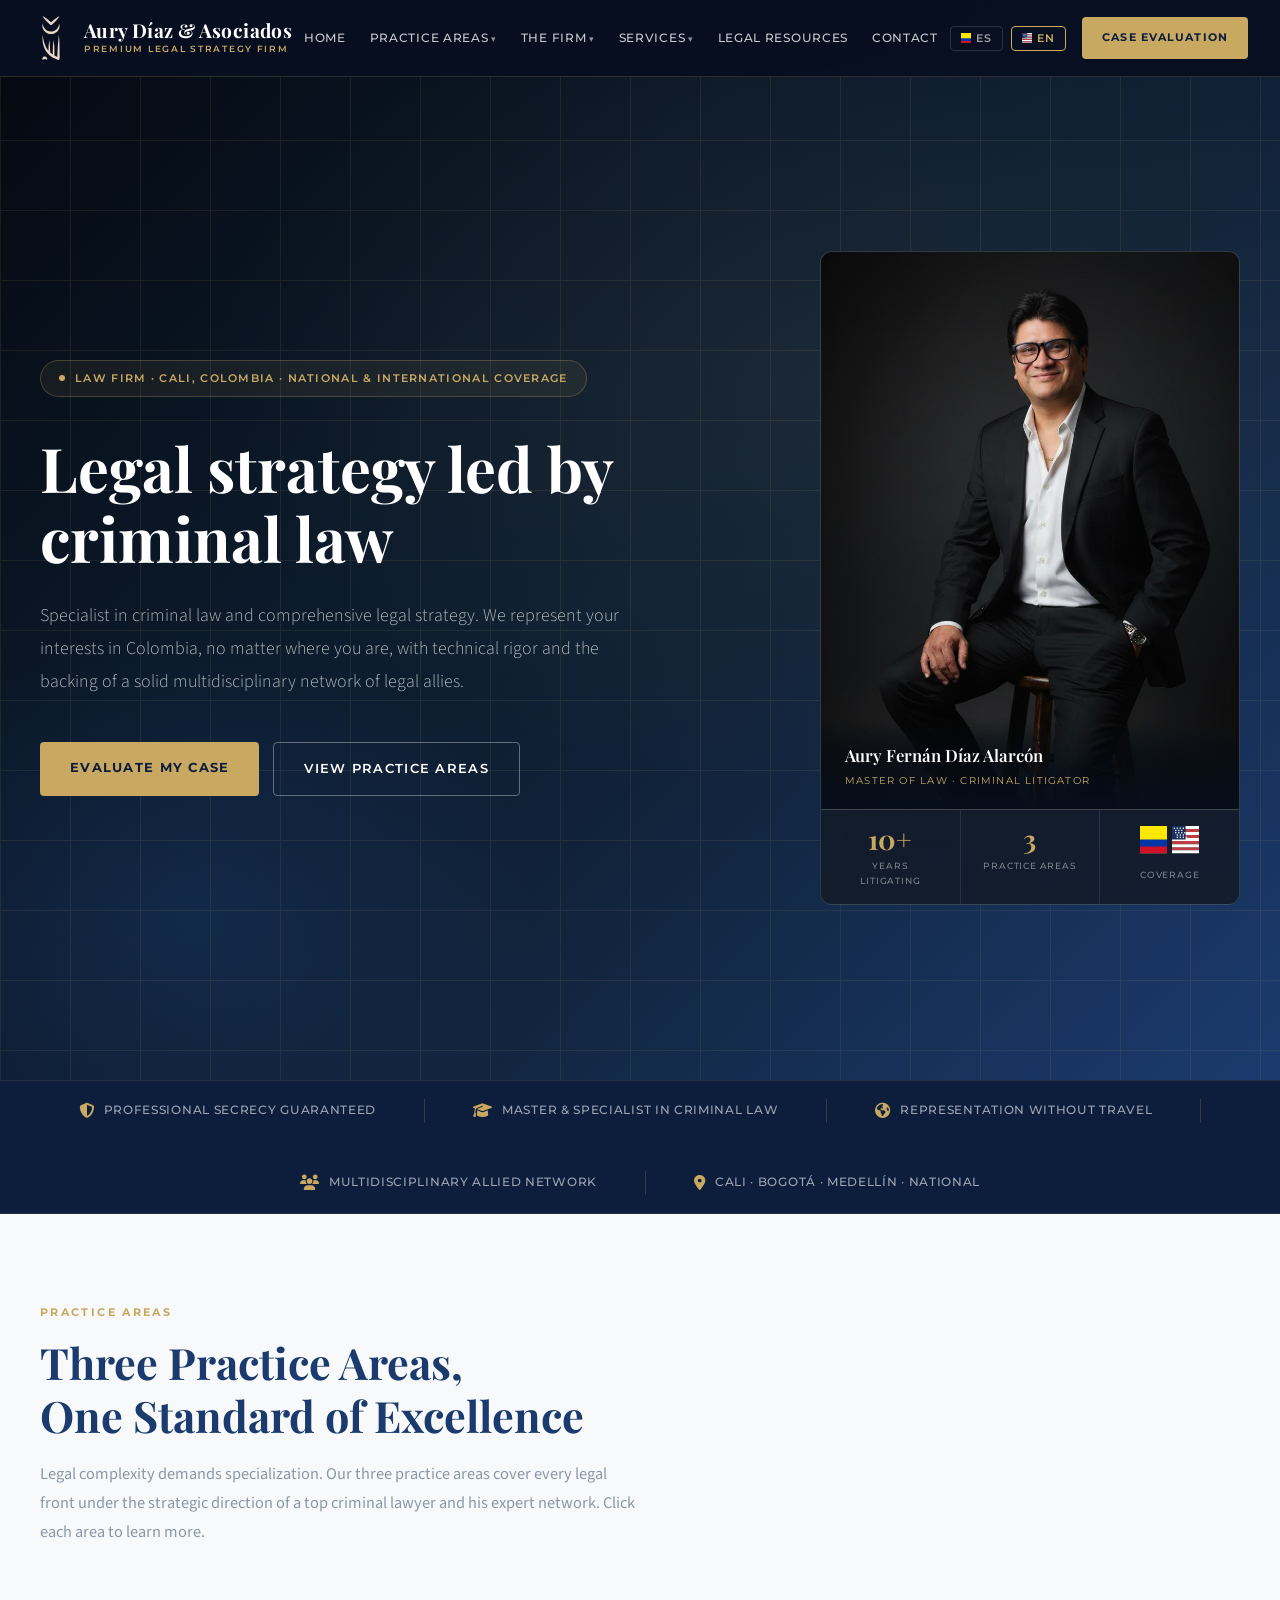
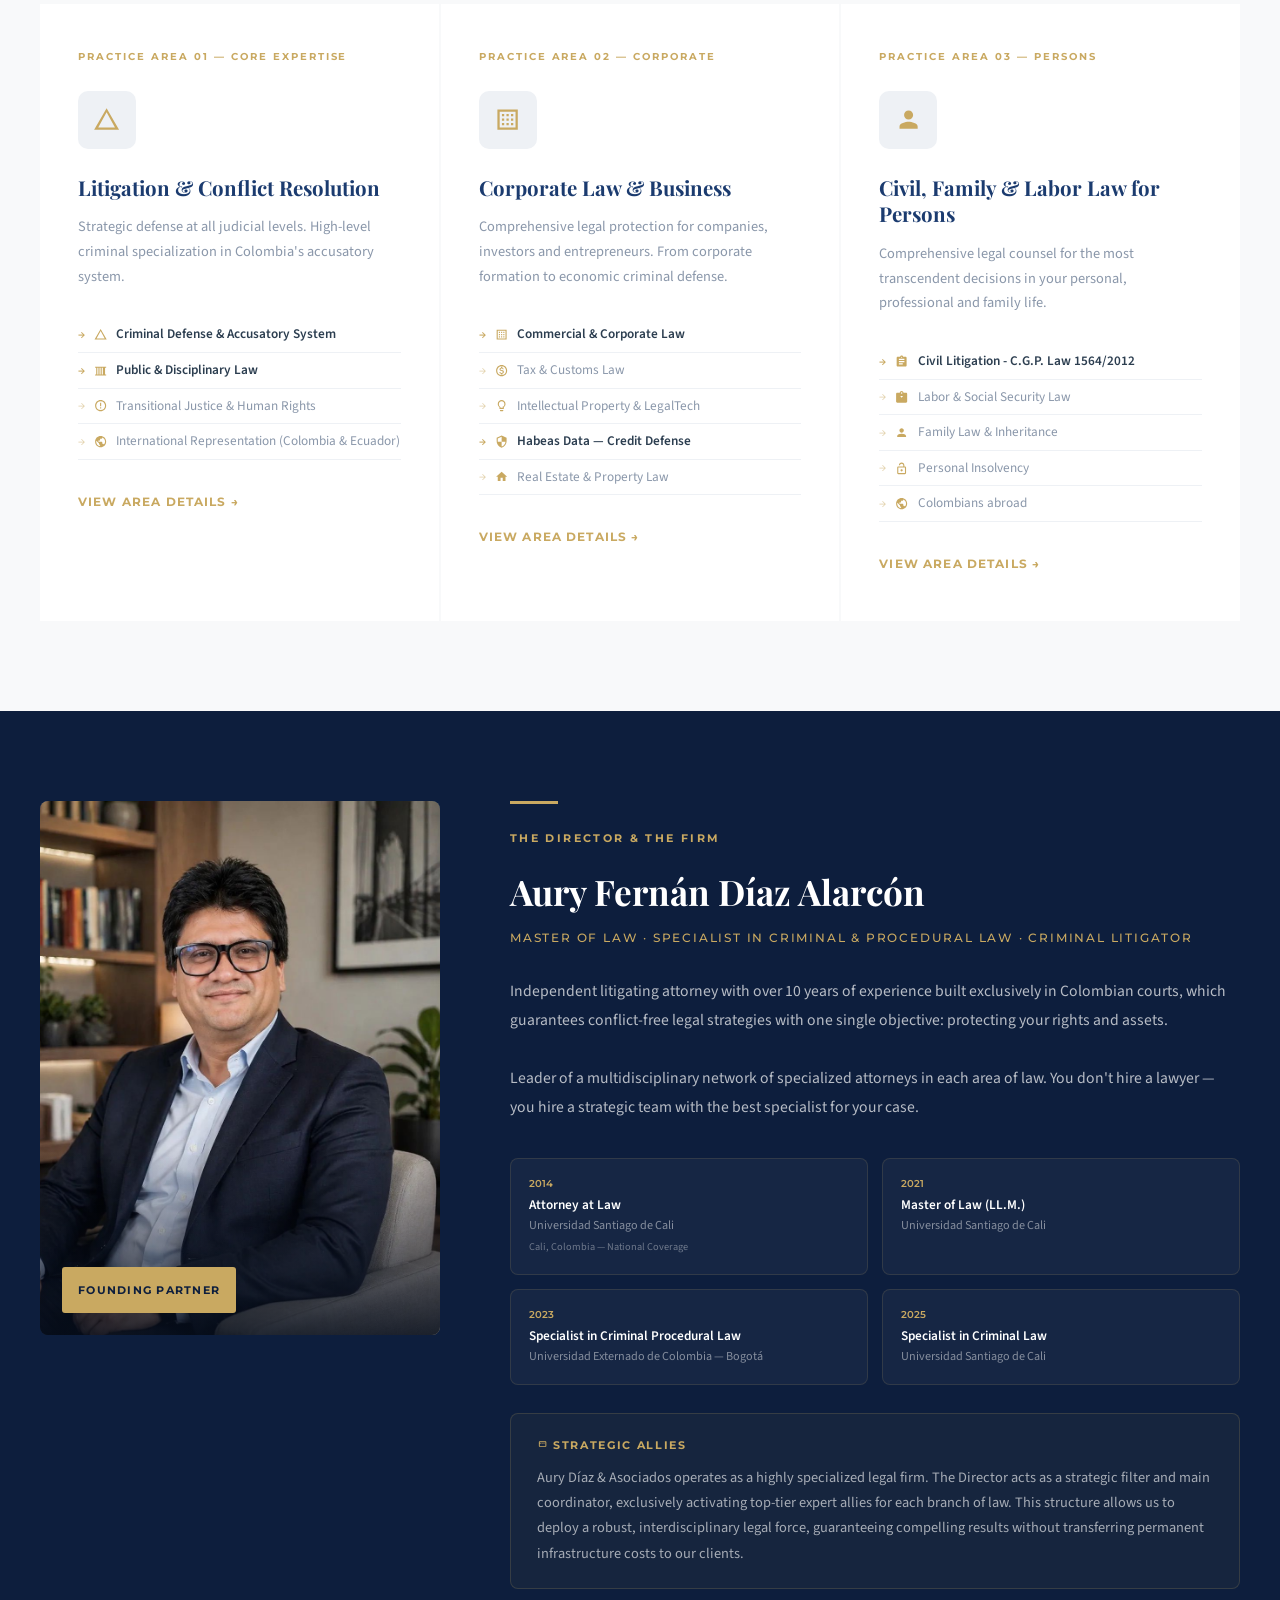
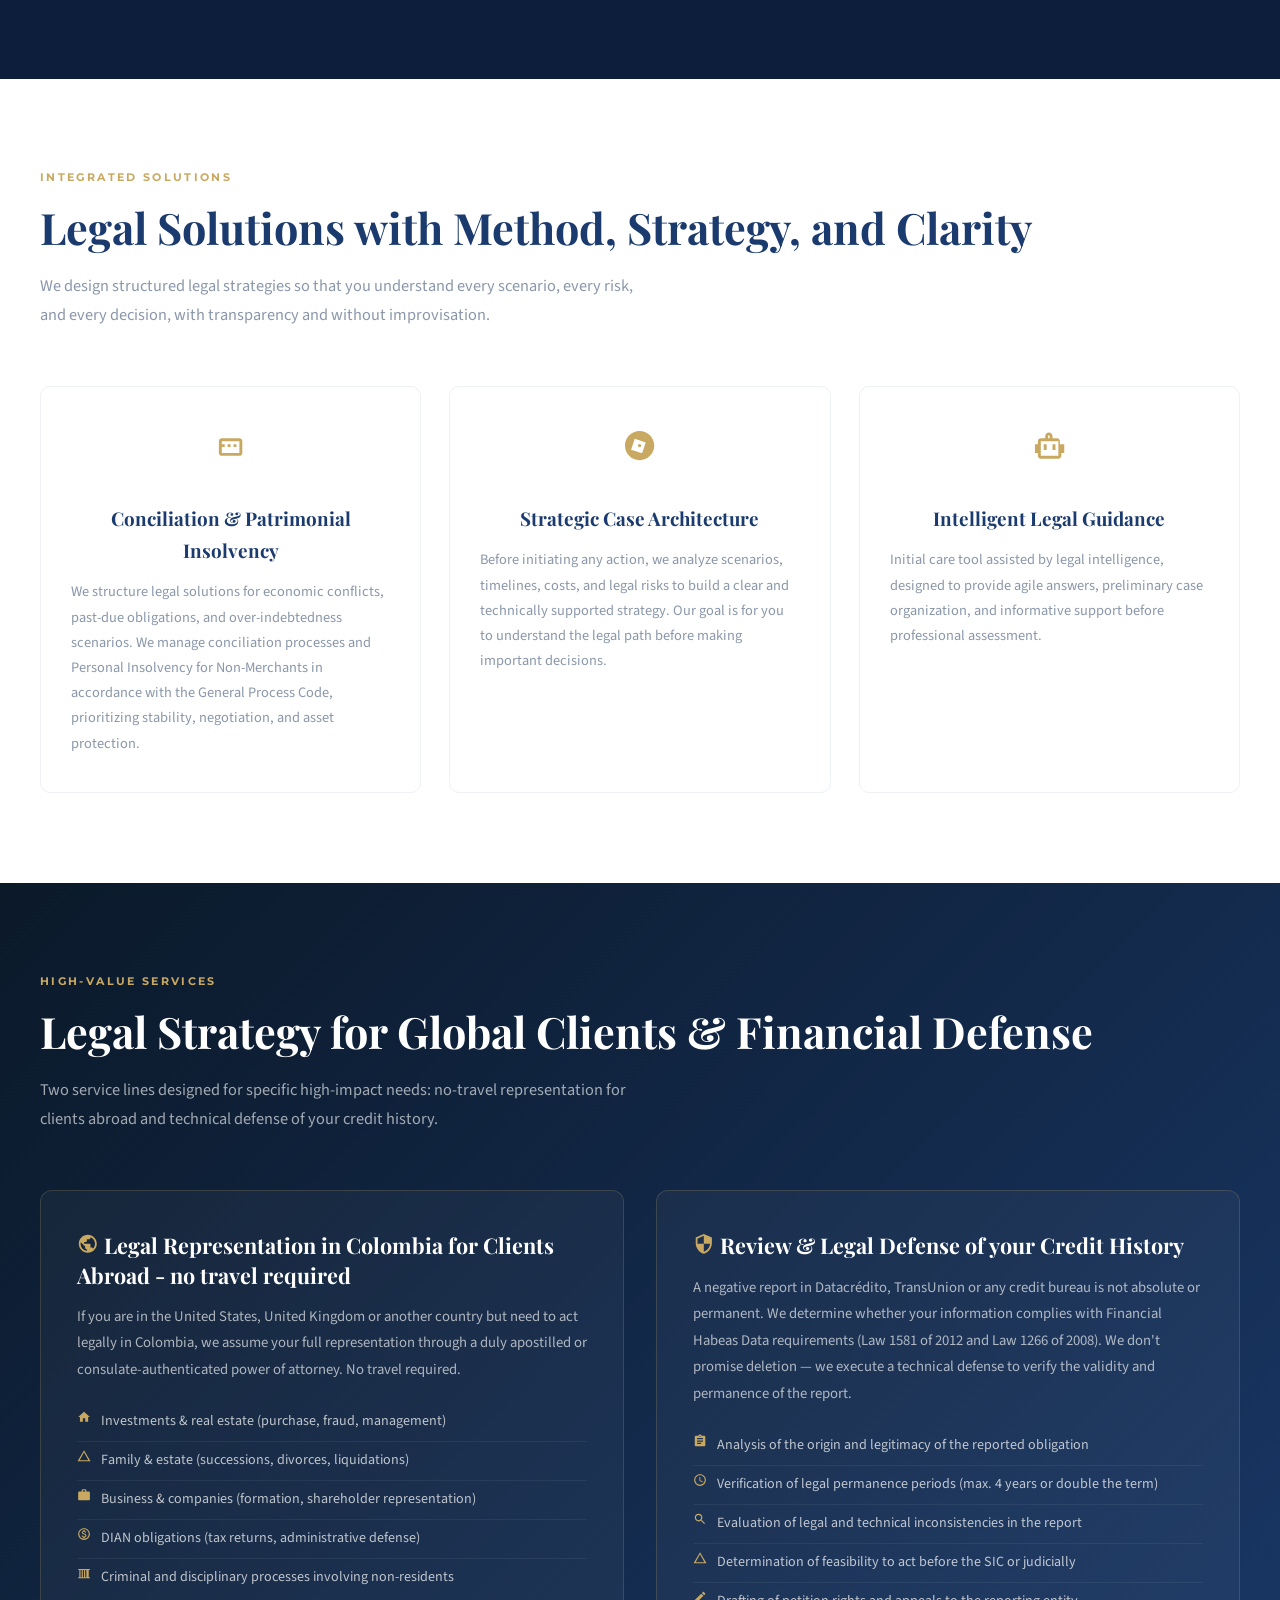
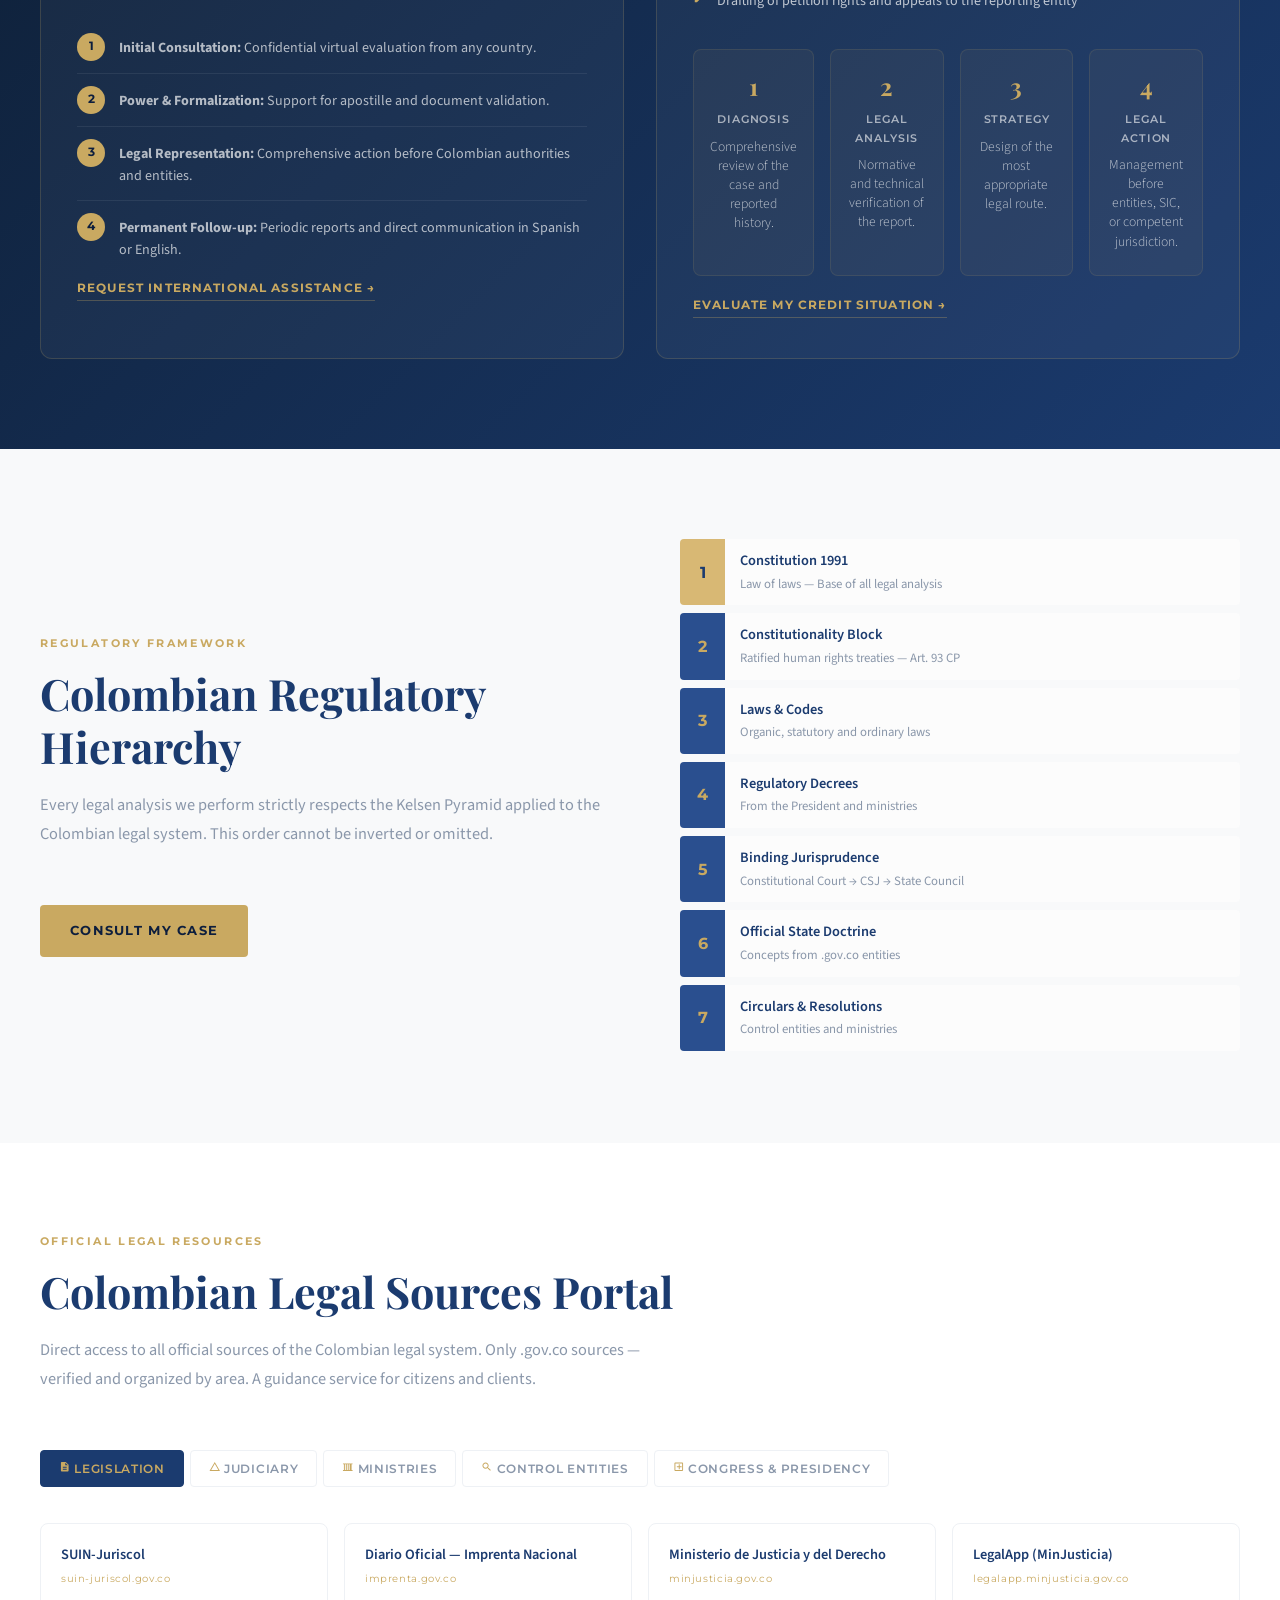
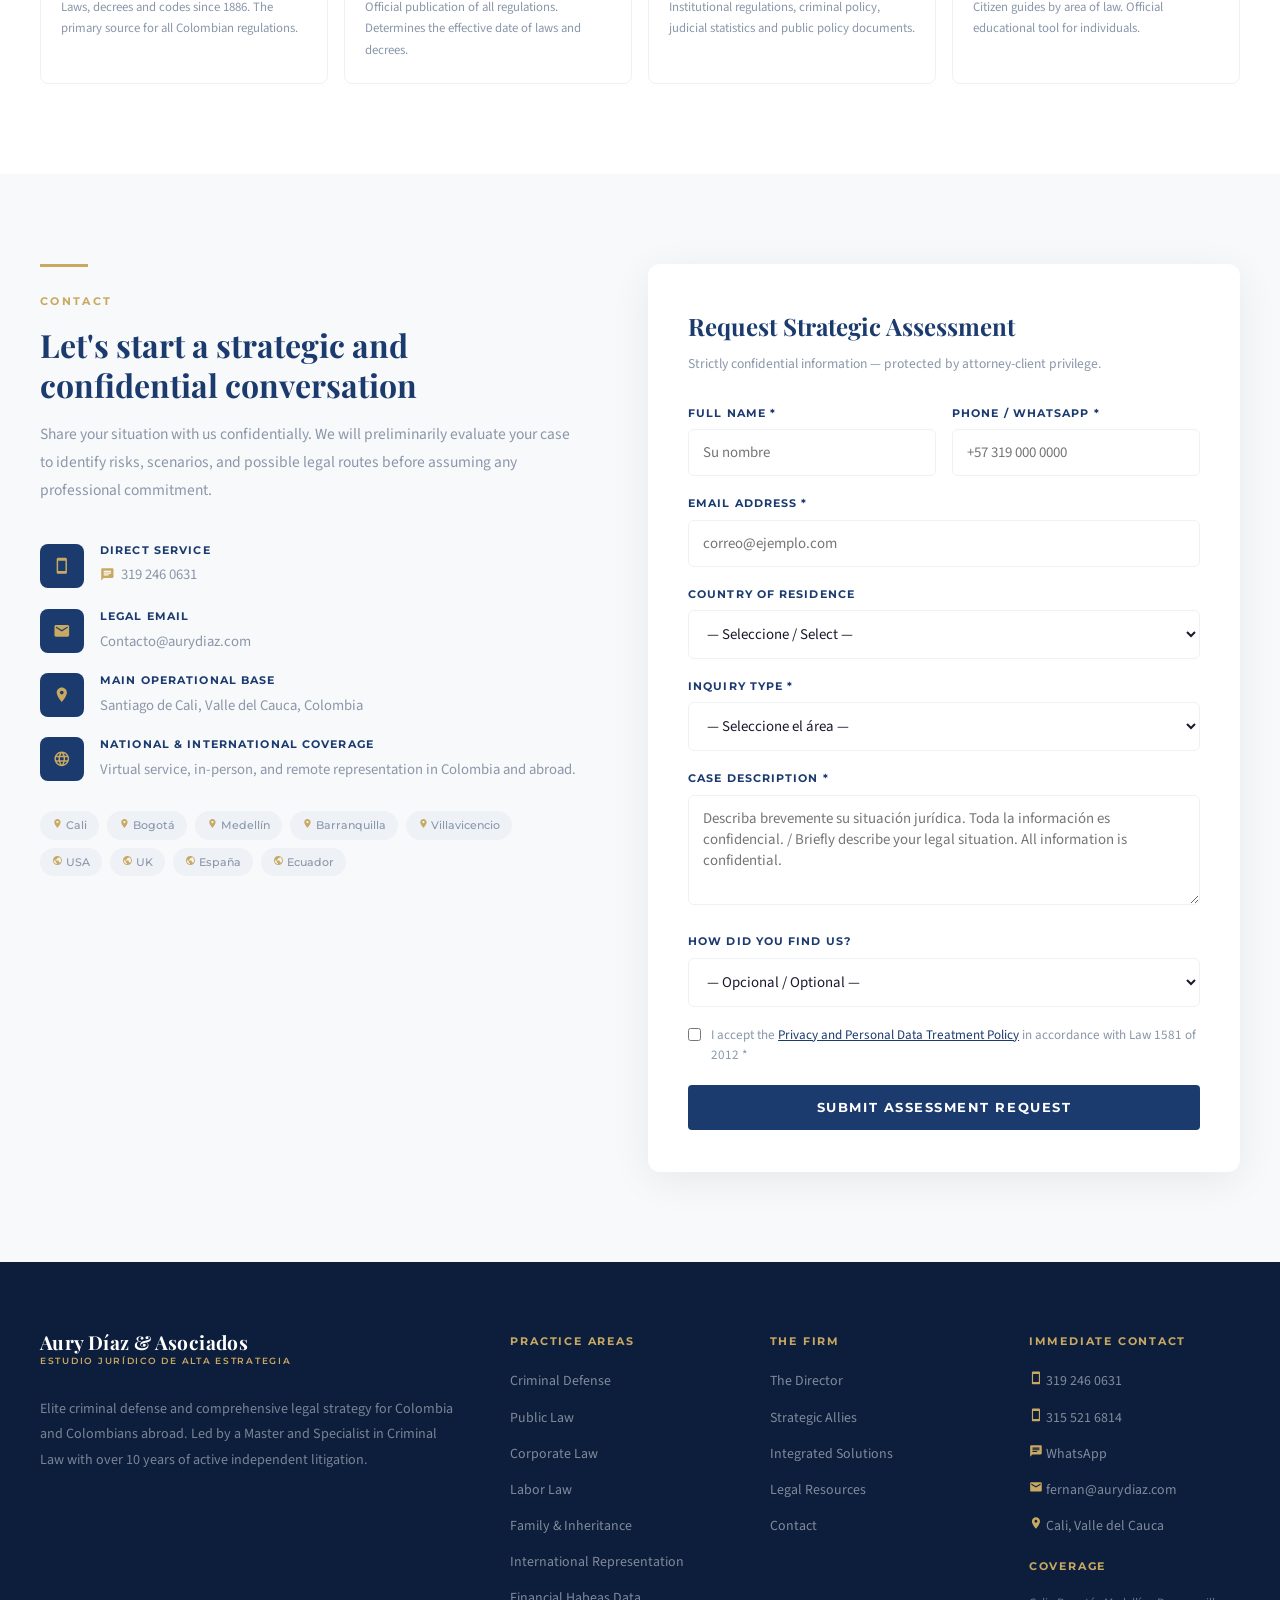
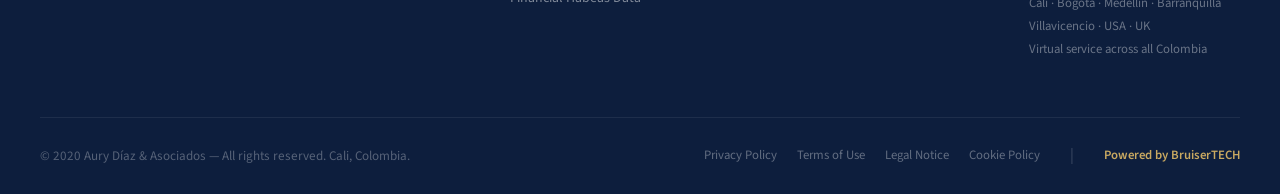
==== commit 372f8364: "Increase grid visibility, change logo, and add contact redirect - Increased hero grid opacity to 0.1" ====
--- a/index.html
+++ b/index.html
@@ -22,11 +22,26 @@
   <nav>
     <a href="#inicio" class="logo">
       <!-- SVG Logo (simplified representation of Aury Diaz logo mark) -->
-      <svg class="logo-icon" viewBox="0 0 40 44" fill="none" xmlns="http://www.w3.org/2000/svg">
-        <path d="M20 2 L26 9 L20 6 L14 9 Z" fill="#C9A961"/>
-        <path d="M20 6 L24 12 L20 10 L16 12 Z" fill="#C9A961" opacity="0.7"/>
-        <path d="M14 12 L20 10 L26 12 L24 20 L20 28 L16 20 Z" fill="#C9A961" opacity="0.5"/>
-        <circle cx="20" cy="34" r="3" fill="#C9A961" opacity="0.6"/>
+      <svg class="logo-icon" version="1.1" id="Layer_1" xmlns="http://www.w3.org/2000/svg" xmlns:xlink="http://www.w3.org/1999/xlink" x="0px" y="0px" viewBox="0 0 89.35 227.66" style="enable-background:new 0 0 89.35 227.66;" xml:space="preserve">
+        <style type="text/css">
+          .st0{fill:#7C1416;}
+          .st1{fill:#E7D7C3;}
+          .st2{fill:#FFFFFF;}
+        </style>
+        <g>
+          <g>
+            <path class="st1" d="M40.33,45.71c2.52,2.31,6.47,2.36,9.04,0.01C64.2,31.92,78.42,17.16,89.33,0c-4.66,2.31-9.01,5.01-13.34,7.81 c-11.02,7.22-21.33,15.37-31.16,24.08C31.15,19.83,16.6,8.5,0.38,0C11.3,17.13,25.54,31.92,40.33,45.71z"/>
+          </g>
+          <g>
+            <path class="st1" d="M24.49,88.73c25.4,12.44,57.93-1.47,63.83-29.6c1.06-5.14,0.99-10.39-0.1-15.46c-0.31-1.5-0.62-3-1-4.5 c-0.38,1.5-0.68,3-1,4.5C83.75,58.79,74,71.8,59.61,77.38C42.31,84.3,21.9,78.2,10.99,63.15c-3.32-4.49-5.69-9.63-7.12-15.12 c-0.76-2.92-1.19-5.92-1.94-8.86c-0.7,3.03-1.41,6.03-1.69,9.13c-0.32,3.36-0.11,6.83,0.48,10.23 C3.18,71.63,12.43,83.01,24.49,88.73z"/>
+          </g>
+          <g>
+            <path class="st1" d="M89.28,213.58c0,0-0.03-7.78-0.03-7.78c-0.27-36.42,0.28-73.21-3.71-109.48 c-4.21,38.53-7.74,77.16-8.66,115.91c-5-2.13-9.88-4.57-14.58-7.29c0.21-6.25,0.31-12.49,0.34-18.73 c-0.11-20.98-0.9-42.1-4.47-62.83c-3.57,20.73-4.36,41.85-4.47,62.83c0.03,4.48,0.09,8.96,0.2,13.44 c-4.81-3.3-9.37-6.96-13.63-10.93c0.01-0.84,0.02-1.67,0.02-2.51c-0.11-20.98-0.9-42.1-4.47-62.83 c-3.18,18.51-4.16,37.32-4.4,56.07c-2.76-3.26-5.34-6.69-7.68-10.28c-3.05-4.88-5.67-10.14-8.03-15.4 c-1.97-4.4-3.83-9.06-5.36-13.64l-0.81-2.32l-0.71-2.34c-1.95-6.26-3.47-12.7-4.52-19.17c-1.12-6.58-1.55-13.28-2.36-19.91 c-1.3,10.1-2.13,20.29-1.16,30.46c1.32,14.56,5.2,28.95,11.17,42.3c3.98,8.88,9.66,17,16.14,24.25 c9.43,10.51,20.92,19.13,33.43,25.67c6.24,3.26,12.74,6.04,19.47,8.23c0.67,0.23,1.38,0.35,2.12,0.35 c3.47-0.03,6.25-2.86,6.22-6.31L89.28,213.58z"/>
+          </g>
+          <g>
+            <path class="st1" d="M12.53,209.64c-4.7-0.01-9.19,2.7-11.26,6.73c-1.9,3.58-1.82,8.37,1.31,11.14c3.18-3.93,6.52-5.46,11.41-5.1 c2.7,0.14,5.68,1.86,7.58,4.04c0.29,0.32,0.57,0.67,0.92,1.06c0.75-0.63,1.33-1.42,1.77-2.31 C27.63,217.59,20.56,209.45,12.53,209.64z"/>
+          </g>
+        </g>
       </svg>
       <div class="logo-text">
         <span class="logo-main">Aury Díaz & Asociados</span>
--- a/css/style.css
+++ b/css/style.css
@@ -62,7 +62,7 @@
     }
     nav { max-width: 1400px; margin: 0 auto; padding: 0 32px; display: flex; align-items: center; justify-content: space-between; height: 76px; }
     .logo { display: flex; align-items: center; gap: 14px; text-decoration: none; }
-    .logo-icon { width: 38px; height: 38px; }
+    .logo-icon { width: 38px; height: auto; max-height: 44px; }
     .logo-text { display: flex; flex-direction: column; gap: 1px; }
     .logo-main { font-family: 'Playfair Display', serif; font-size: 1.2rem; font-weight: 700; color: var(--white); letter-spacing: 0.02em; line-height: 1.1; }
     .logo-sub { font-family: 'Montserrat', sans-serif; font-size: 0.54rem; font-weight: 600; color: var(--gold); letter-spacing: 0.2em; text-transform: uppercase; }
@@ -166,9 +166,10 @@
                   radial-gradient(ellipse 45% 45% at 15% 85%, rgba(27,59,111,0.4) 0%, transparent 60%);
     }
     .hero-grid {
-      position: absolute; inset: 0; opacity: 0.025;
+      position: absolute; top: -70px; left: 0; right: 0; bottom: -70px; opacity: 0.1;
       background-image: linear-gradient(rgba(201,169,97,1) 1px, transparent 1px), linear-gradient(90deg, rgba(201,169,97,1) 1px, transparent 1px);
       background-size: 70px 70px;
+      animation: slideDownGrid 4s linear infinite;
     }
     .hero-container { max-width: 1400px; margin: 0 auto; padding: 0 40px; width: 100%; position: relative; z-index: 2; padding-top: 76px; display: grid; grid-template-columns: 1fr 420px; gap: 60px; align-items: center; min-height: 100vh; }
     .hero-content { }
@@ -694,3 +695,9 @@
     display: block;
   }
 }
+
+/* Animación de fondo bajando para hero-grid */
+@keyframes slideDownGrid {
+  0% { transform: translateY(0); }
+  100% { transform: translateY(70px); }
+}
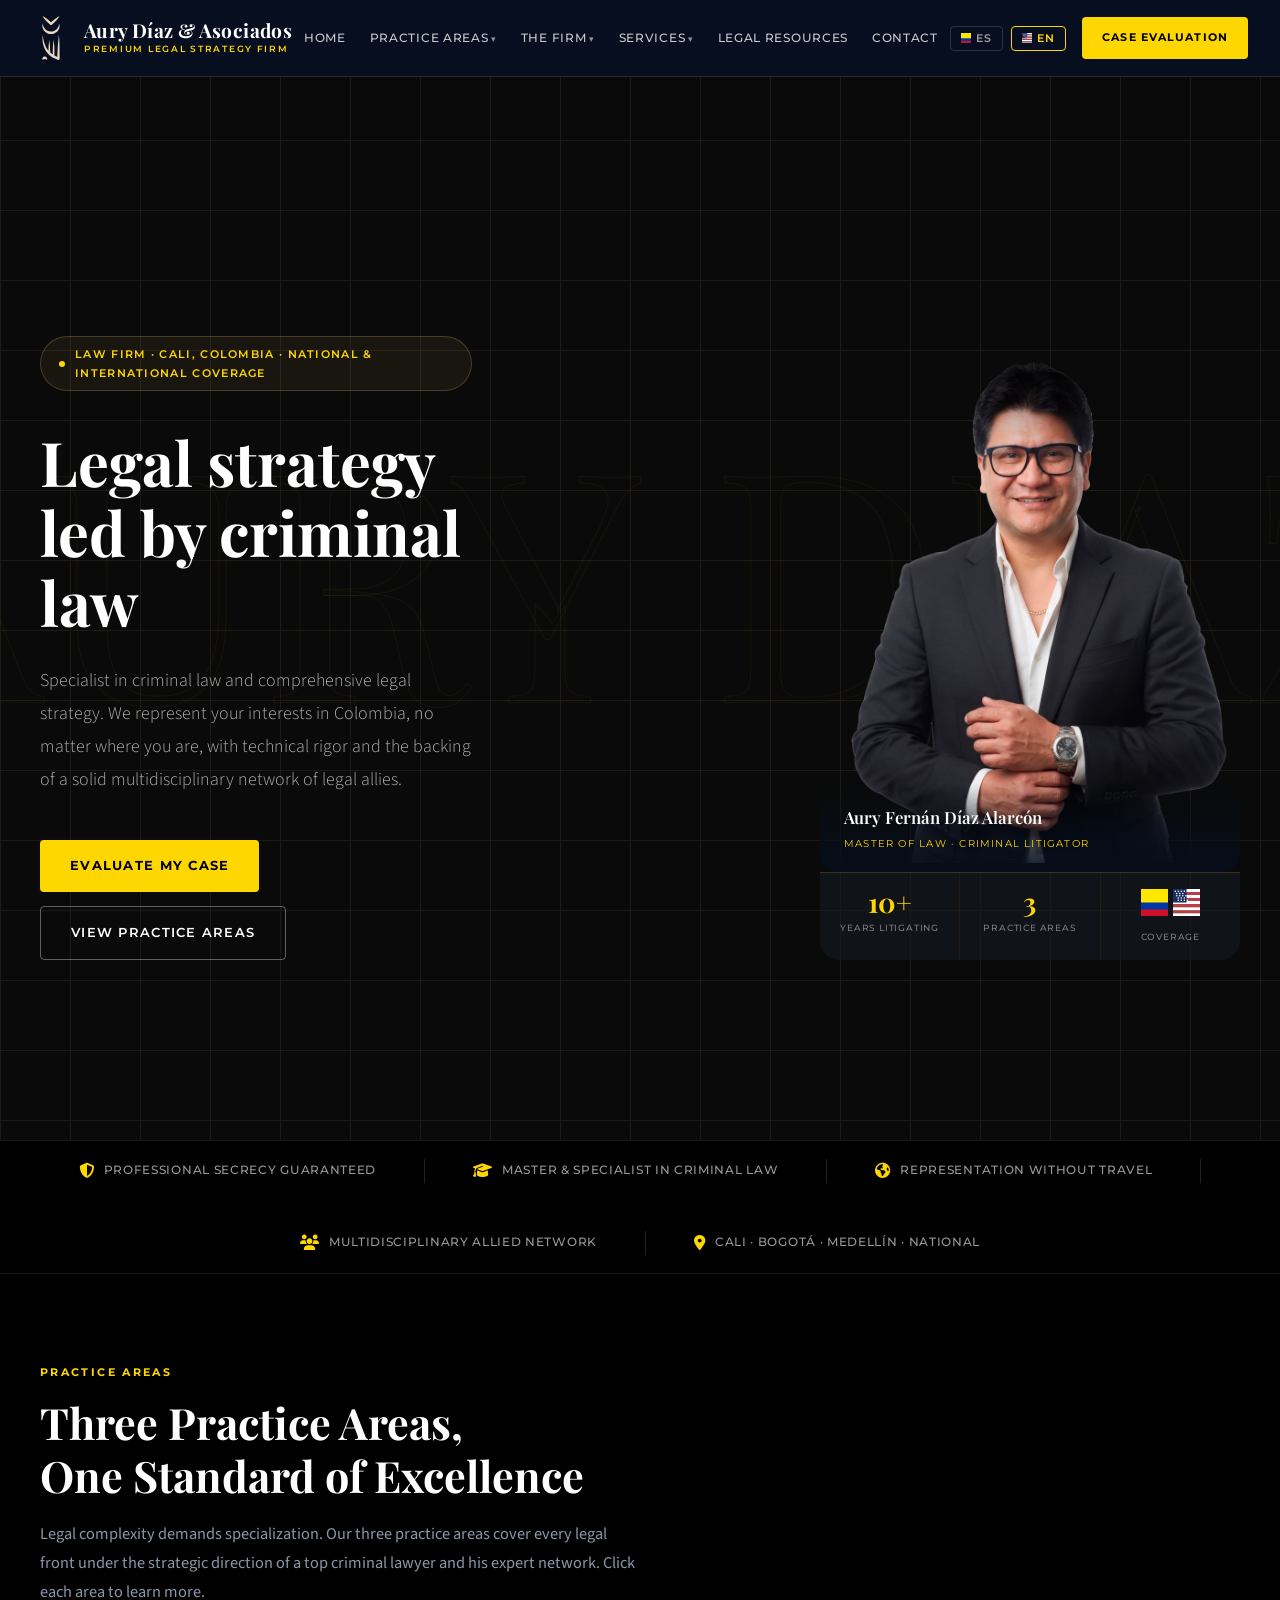
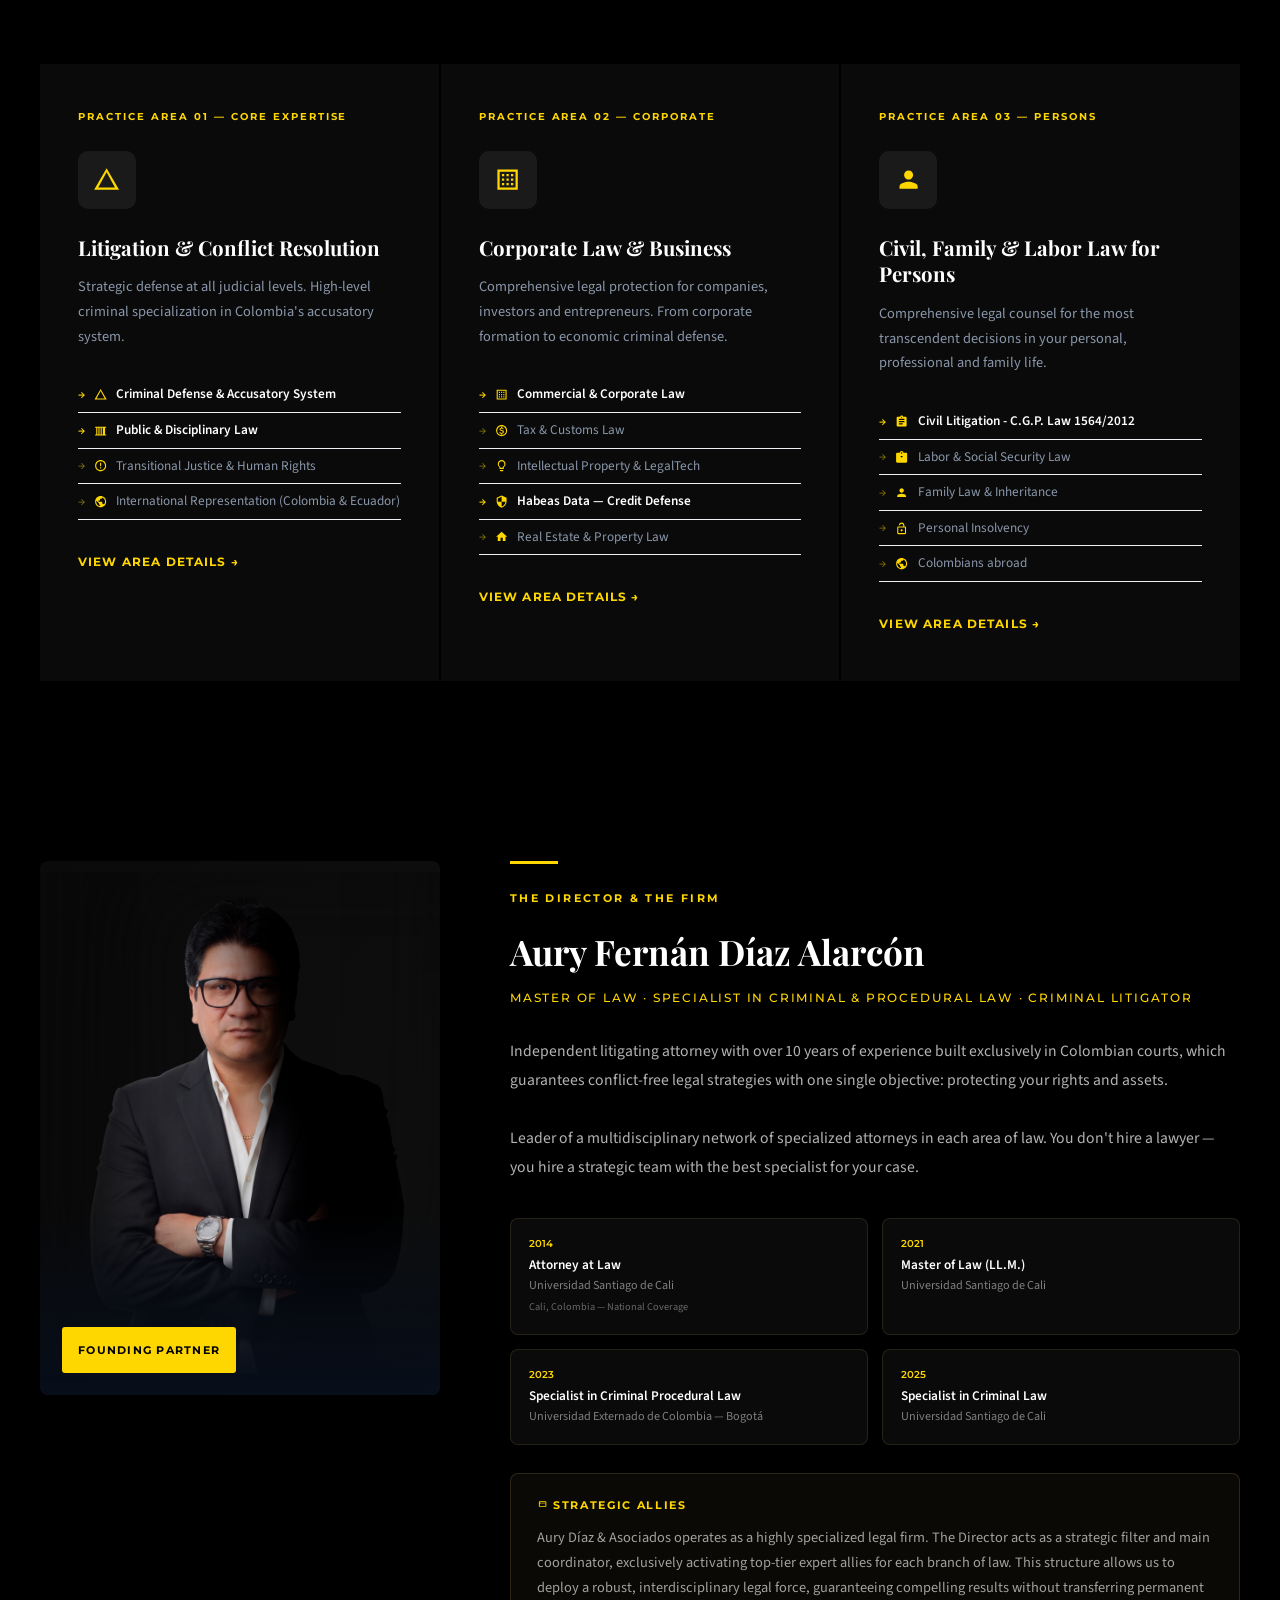
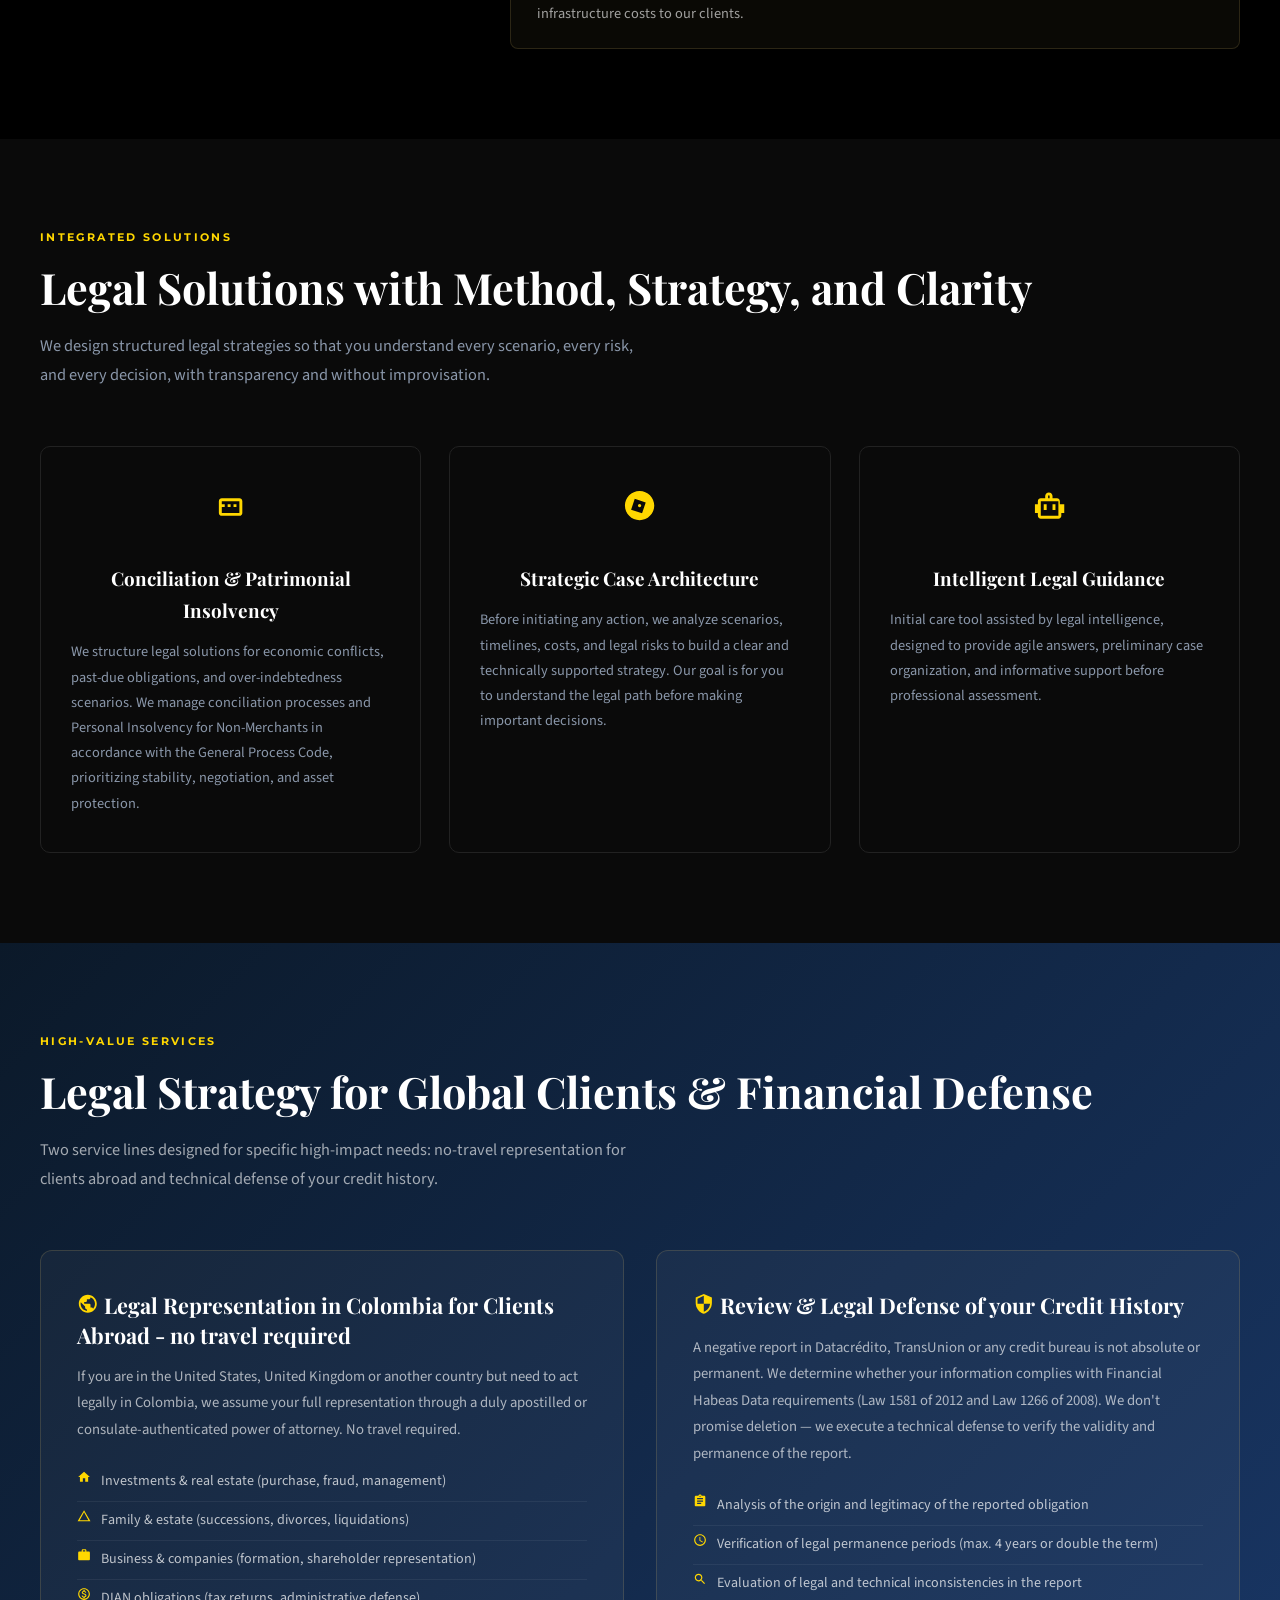
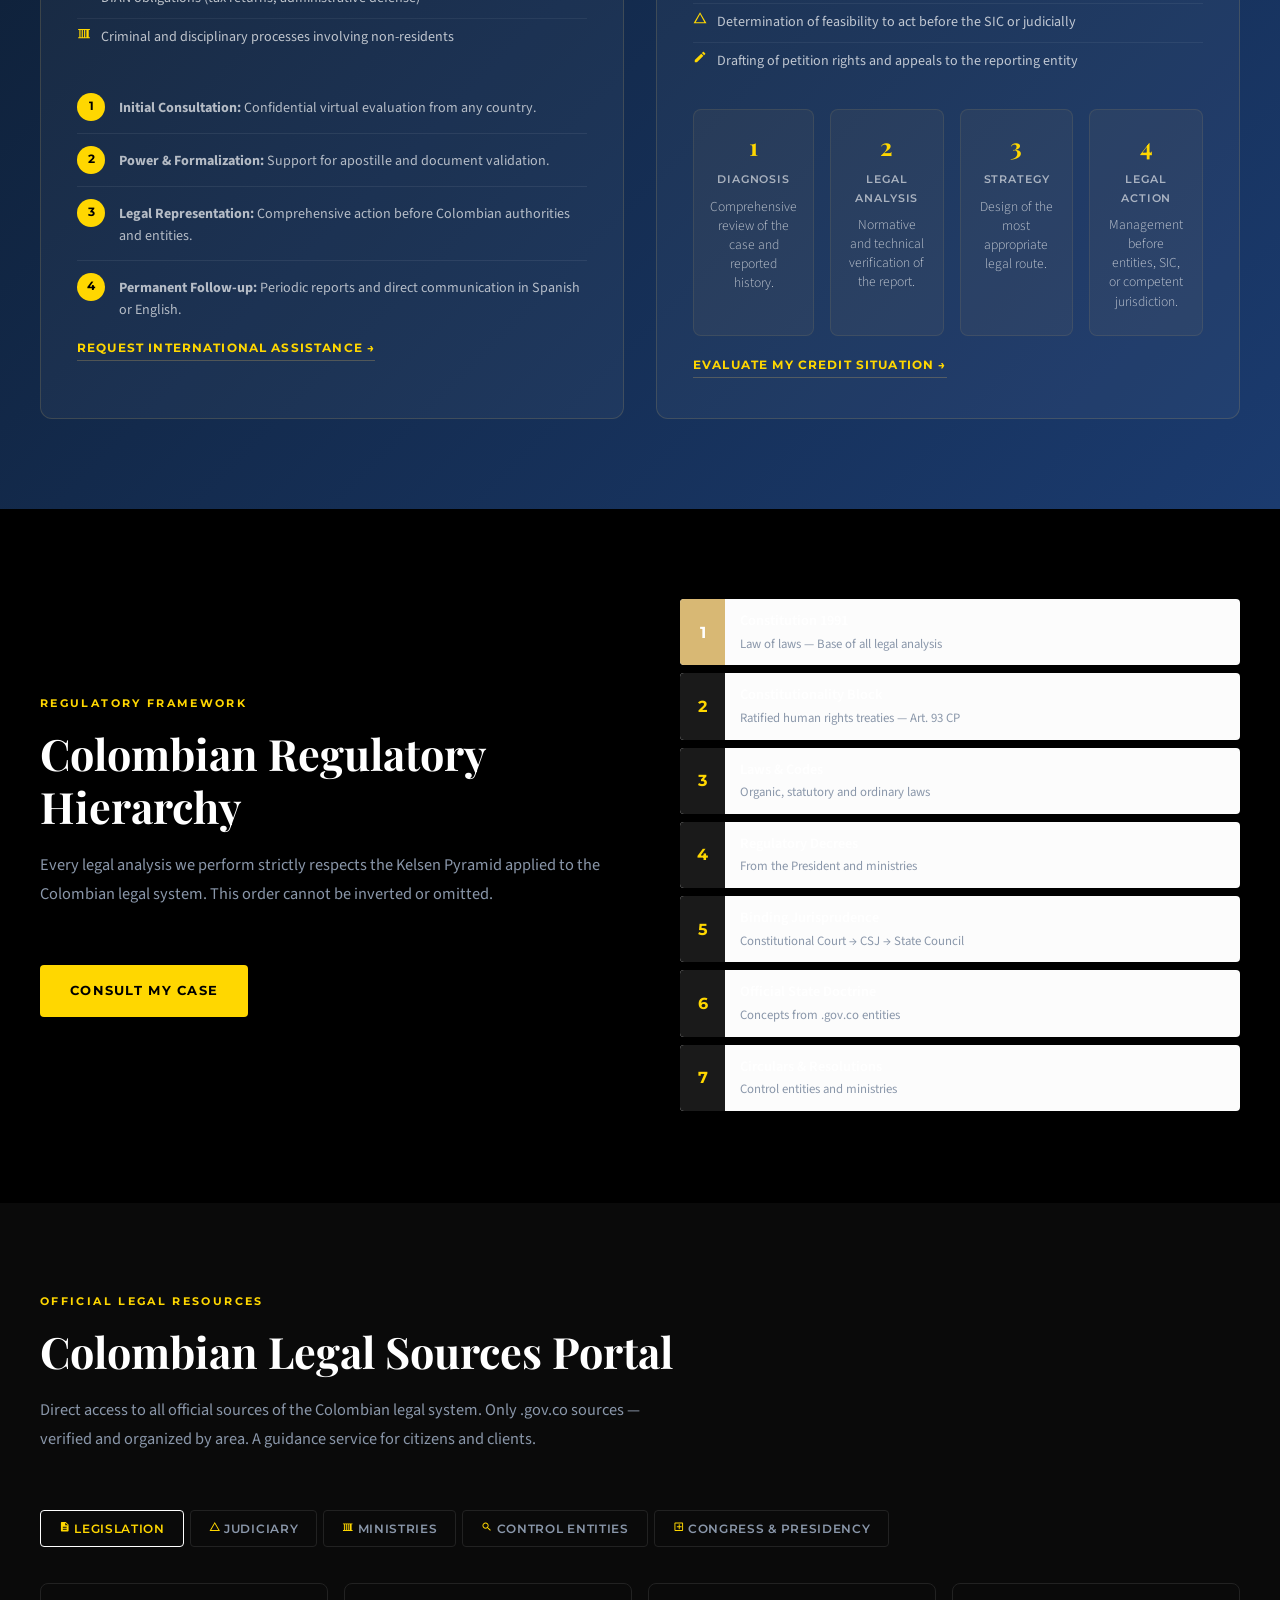
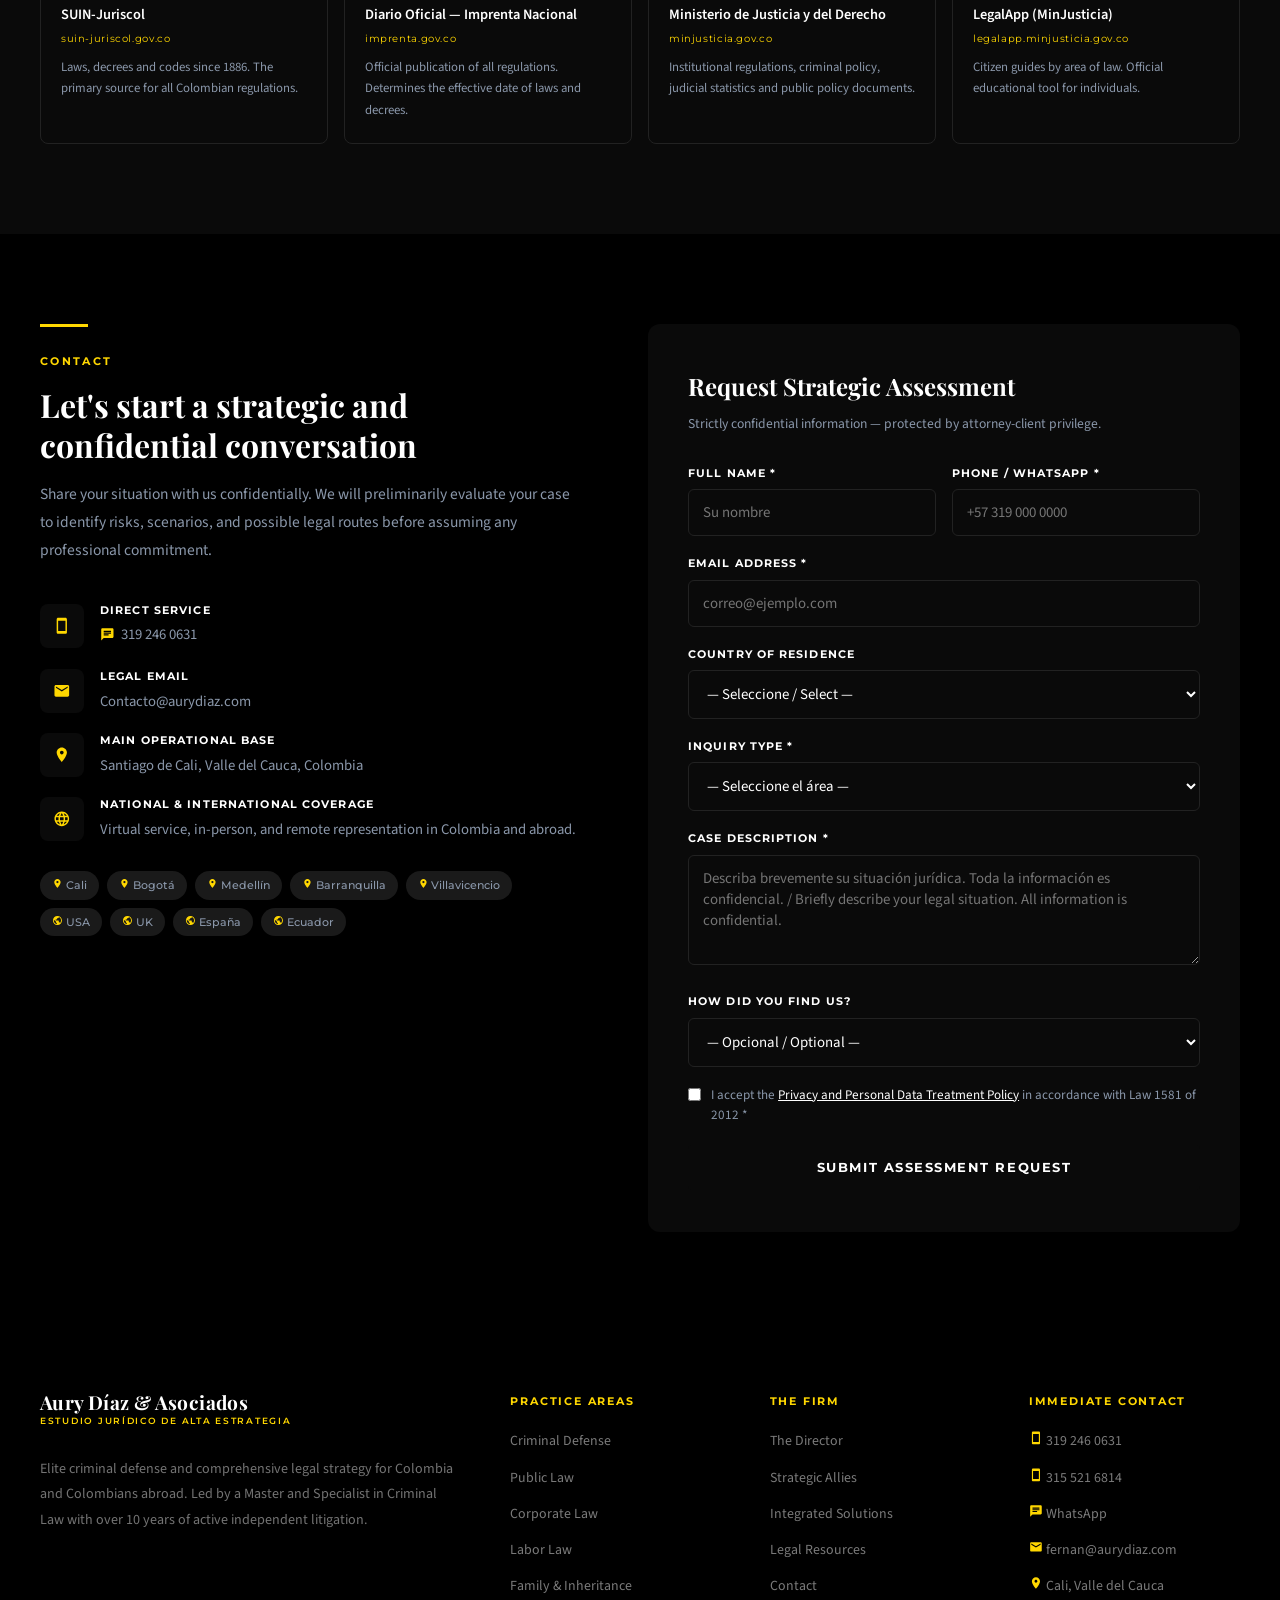
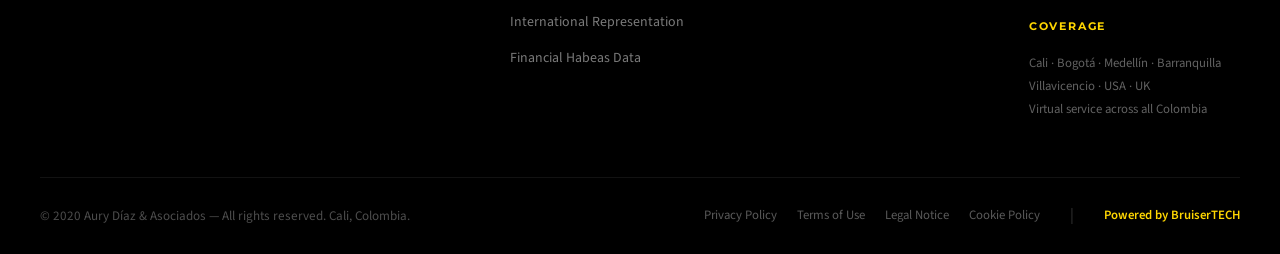
==== commit def4483a: "Redesign UI/CSS to Wall Street dark theme - Update CSS variables for charcoal black background and y" ====
--- a/index.html
+++ b/index.html
@@ -188,7 +188,7 @@
     <div class="hero-photo-card">
       <div class="hero-photo-inner">
         <!-- Photo 1 (seated, casual-professional) is preferred per client -->
-        <img src="img/imagen.png" alt="Dr. Aury Fernán Díaz Alarcón" id="hero-img">
+        <img src="img/main.png" id="hero-img" alt="Aury Díaz Abogado Penalista">
         <div class="hero-photo-tag">
           <div class="hero-photo-name">Aury Fernán Díaz Alarcón</div>
           <div class="hero-photo-role" data-lang="es">Magíster en Derecho · Penalista Litigante</div>
@@ -325,7 +325,7 @@
   <div class="container">
     <div class="director-grid">
       <div class="director-photo">
-        <img src="img/doctor.jpg" alt="Dr. Aury Fernán Díaz Alarcón">
+        <div class="director-image-container"><img src="img/sinester.png" alt="Aury Fernán Díaz Alarcón" class="director-img" loading="lazy"></div>
         <div class="director-photo-tag"><span data-lang="es">Socio Fundador</span><span data-lang="en">Founding Partner</span></div>
       </div>
       <div class="director-content">
--- a/css/style.css
+++ b/css/style.css
@@ -6,18 +6,18 @@
    ========================================================================== */
 
 :root {
-      --navy: #1B3B6F;
-      --navy-dark: #0D1E3D;
-      --navy-light: #2A4F8F;
-      --gold: #C9A961;
-      --gold-light: #E0C882;
-      --gold-dark: #A8893E;
-      --carbon: #2C3E50;
+      --navy: #0A0A0A;
+      --navy-dark: #000000;
+      --navy-light: #1A1A1A;
+      --gold: #FFD700;
+      --gold-light: #FFEB73;
+      --gold-dark: #CCA000;
+      --carbon: #111111;
       --white: #FFFFFF;
       --off-white: #F8F9FA;
       --light-gray: #EEF1F5;
       --mid-gray: #8A97AA;
-      --text: #1A1A2E;
+      --text: #F8F9FA;
       --crimson: #8B1A2E;
       --transition: all 0.35s cubic-bezier(0.4, 0, 0.2, 1);
     }
@@ -34,8 +34,8 @@
     html { scroll-behavior: smooth; font-size: 16px; }
     body {
       font-family: 'Source Sans 3', sans-serif;
-      color: var(--text);
-      background: var(--white);
+      color: var(--white);
+      background: var(--navy);
       overflow-x: hidden;
       line-height: 1.7;
       /* Prevenir selección de texto globalmente */
@@ -134,7 +134,13 @@
 
     /* HAMBURGER */
     .hamburger { display: none; flex-direction: column; gap: 5px; cursor: pointer; padding: 6px; background: none; border: none; }
-    .hamburger span { width: 24px; height: 2px; background: var(--white); border-radius: 2px; transition: var(--transition); display: block; }
+    .hamburger span {
+  display: block;
+  width: 100%;
+  height: 2px;
+  background: var(--white);
+  transition: var(--transition);
+}
     .hamburger.open span:nth-child(1) { transform: translateY(7px) rotate(45deg); }
     .hamburger.open span:nth-child(2) { opacity: 0; }
     .hamburger.open span:nth-child(3) { transform: translateY(-7px) rotate(-45deg); }
@@ -157,14 +163,28 @@
 
     /* ═══════════════════ HERO ═══════════════════ */
     .hero {
-      min-height: 100vh; display: flex; align-items: center; position: relative; overflow: hidden;
-      background: linear-gradient(135deg, #04080F 0%, #0B1929 35%, #102238 60%, #1B3B6F 100%);
-    }
+  position: relative;
+  background: var(--navy);
+  padding: 160px 0 80px;
+  min-height: 100vh;
+  display: flex;
+  align-items: center;
+  overflow: hidden;
+}
     .hero::before {
-      content: ''; position: absolute; inset: 0;
-      background: radial-gradient(ellipse 70% 55% at 65% 35%, rgba(201,169,97,0.07) 0%, transparent 70%),
-                  radial-gradient(ellipse 45% 45% at 15% 85%, rgba(27,59,111,0.4) 0%, transparent 60%);
-    }
+  content: "AURY DIAZ";
+  position: absolute;
+  top: 50%;
+  left: 50%;
+  transform: translate(-50%, -50%);
+  font-size: 25vw;
+  font-family: 'Playfair Display', serif;
+  color: transparent;
+  -webkit-text-stroke: 1px rgba(255, 215, 0, 0.1);
+  white-space: nowrap;
+  z-index: 0;
+  opacity: 0.5;
+}
     .hero-grid {
       position: absolute; top: -70px; left: 0; right: 0; bottom: -70px; opacity: 0.1;
       background-image: linear-gradient(rgba(201,169,97,1) 1px, transparent 1px), linear-gradient(90deg, rgba(201,169,97,1) 1px, transparent 1px);
@@ -172,7 +192,11 @@
       animation: slideDownGrid 4s linear infinite;
     }
     .hero-container { max-width: 1400px; margin: 0 auto; padding: 0 40px; width: 100%; position: relative; z-index: 2; padding-top: 76px; display: grid; grid-template-columns: 1fr 420px; gap: 60px; align-items: center; min-height: 100vh; }
-    .hero-content { }
+    .hero-content {
+  position: relative;
+  z-index: 2;
+  max-width: 60%;
+}
     .hero-badge {
       display: inline-flex; align-items: center; gap: 10px; background: rgba(201,169,97,0.08);
       border: 1px solid rgba(201,169,97,0.28); border-radius: 50px; padding: 8px 18px; margin-bottom: 36px;
@@ -204,14 +228,25 @@
     }
     .btn-secondary:hover { border-color: var(--gold); color: var(--gold); }
     .hero-photo-card {
-      background: linear-gradient(180deg, rgba(27,59,111,0.3) 0%, rgba(13,30,61,0.8) 100%);
-      border: 1px solid rgba(201,169,97,0.18); border-radius: 12px; overflow: hidden;
-      animation: fadeUp 0.8s ease 0.6s both; position: relative;
-    }
+  position: relative;
+  width: 100%;
+  max-width: 500px;
+  margin: 0 auto;
+  border-radius: 20px;
+  overflow: hidden;
+  /* Removed the background entirely to let main.png float over the charcoal background */
+  background: transparent;
+  /* Keep existing styling */
+  z-index: 2;
+}
     .hero-photo-inner {
-      aspect-ratio: 3/4; background: linear-gradient(135deg, #1a2d4a 0%, #0d1e3d 100%);
-      display: flex; align-items: center; justify-content: center; position: relative; overflow: hidden;
-    }
+  position: relative;
+  width: 100%;
+  height: auto;
+  background: transparent;
+  border-radius: 20px;
+  overflow: hidden;
+}
     .hero-photo-inner img { width: 100%; height: 100%; object-fit: cover; object-position: top center; }
     .hero-photo-placeholder { text-align: center; color: rgba(255,255,255,0.25); padding: 40px; }
     .hero-photo-placeholder i { font-size: 5rem; margin-bottom: 16px; display: block; }
@@ -251,7 +286,7 @@
     }
     .section-title {
       font-family: 'Playfair Display', serif; font-size: clamp(1.9rem, 3.5vw, 2.7rem);
-      font-weight: 700; color: var(--navy); line-height: 1.22; margin-bottom: 18px;
+      font-weight: 700; color: var(--white); line-height: 1.22; margin-bottom: 18px;
     }
     .section-title.light { color: var(--white); }
     .section-sub {
@@ -262,10 +297,10 @@
     .gold-line { width: 48px; height: 3px; background: var(--gold); margin-bottom: 26px; }
 
     /* ═══════════════════ MACRO-ÁREAS ═══════════════════ */
-    .areas-section { background: var(--off-white); }
+    .areas-section { background: var(--navy-dark); }
     .areas-grid { display: grid; grid-template-columns: repeat(3, 1fr); gap: 2px; margin-top: 0; }
     .area-card {
-      background: var(--white); padding: 44px 38px; position: relative; overflow: hidden;
+      background: var(--navy); padding: 44px 38px; position: relative; overflow: hidden;
       transition: var(--transition); cursor: pointer;
     }
     .area-card::before {
@@ -277,8 +312,8 @@
     .area-card:hover .area-num, .area-card:hover .area-title, .area-card:hover .area-desc { color: var(--white); }
     .area-card:hover .area-icon { background: rgba(201,169,97,0.15); }
     .area-num { font-family: 'Montserrat', sans-serif; font-size: 0.62rem; font-weight: 700; letter-spacing: 0.2em; color: var(--gold); margin-bottom: 26px; text-transform: uppercase; }
-    .area-icon { width: 58px; height: 58px; background: var(--light-gray); border-radius: 10px; display: flex; align-items: center; justify-content: center; margin-bottom: 26px; font-size: 1.7rem; transition: var(--transition); }
-    .area-title { font-family: 'Playfair Display', serif; font-size: 1.28rem; font-weight: 700; color: var(--navy); margin-bottom: 14px; line-height: 1.3; transition: var(--transition); }
+    .area-icon { width: 58px; height: 58px; background: var(--navy-light); border-radius: 10px; display: flex; align-items: center; justify-content: center; margin-bottom: 26px; font-size: 1.7rem; transition: var(--transition); }
+    .area-title { font-family: 'Playfair Display', serif; font-size: 1.28rem; font-weight: 700; color: var(--white); margin-bottom: 14px; line-height: 1.3; transition: var(--transition); }
     .area-desc { font-family: 'Source Sans 3', sans-serif; font-size: 0.9rem; color: var(--mid-gray); line-height: 1.72; margin-bottom: 28px; transition: var(--transition); }
     .area-items { list-style: none; margin-bottom: 28px; }
     .area-items li {
@@ -286,7 +321,7 @@
       padding: 6px 0; border-bottom: 1px solid var(--light-gray); display: flex; align-items: center; gap: 9px; transition: var(--transition);
     }
     .area-card:hover .area-items li { color: rgba(255,255,255,0.62); border-color: rgba(255,255,255,0.08); }
-    .area-items li.featured { color: var(--carbon); font-weight: 600; }
+    .area-items li.featured { color: var(--white); font-weight: 600; }
     .area-card:hover .area-items li.featured { color: var(--gold); }
     .area-items li::before { content: '→'; font-size: 0.72rem; color: var(--gold); opacity: 0.55; flex-shrink: 0; }
     .area-items li.featured::before { opacity: 1; }
@@ -363,10 +398,10 @@
     .of-counsel p { font-family: 'Source Sans 3', sans-serif; font-size: 0.9rem; color: rgba(255,255,255,0.62); line-height: 1.75; }
 
     /* ═══════════════════ SOLUCIONES ═══════════════════ */
-    .soluciones-section { background: var(--white); }
+    .soluciones-section { background: var(--navy); }
     .sol-grid { display: grid; grid-template-columns: repeat(3, 1fr); gap: 28px; }
     .sol-card {
-      border: 1px solid var(--light-gray); border-radius: 10px; padding: 36px 30px;
+      border: 1px solid #222; border-radius: 10px; padding: 36px 30px;
       transition: var(--transition); position: relative; overflow: hidden;
       height: auto;
     }
@@ -374,7 +409,7 @@
     .sol-card:hover::after { transform: scaleX(1); }
     .sol-card:hover { box-shadow: 0 12px 40px rgba(0,0,0,0.08); transform: translateY(-4px); }
     .sol-icon { font-size: 2.2rem; margin-bottom: 20px; display: block; text-align: center; }
-    .sol-title { font-family: 'Playfair Display', serif; font-size: 1.18rem; font-weight: 700; color: var(--navy); margin-bottom: 12px; text-align: center; }
+    .sol-title { font-family: 'Playfair Display', serif; font-size: 1.18rem; font-weight: 700; color: var(--white); margin-bottom: 12px; text-align: center; }
     .sol-desc { font-family: 'Source Sans 3', sans-serif; font-size: 0.9rem; color: var(--mid-gray); line-height: 1.75; }
 
     /* ═══════════════════ SERVICIOS ESTRATÉGICOS ═══════════════════ */
@@ -411,14 +446,14 @@
     .int-step-text { font-family: 'Source Sans 3', sans-serif; font-size: 0.88rem; color: rgba(255,255,255,0.68); line-height: 1.6; padding-top: 4px; }
 
     /* ═══════════════════ JERARQUÍA ═══════════════════ */
-    .jerarquia-section { background: var(--off-white); }
+    .jerarquia-section { background: var(--navy-dark); }
     .piramide { display: flex; flex-direction: column; gap: 6px; }
     .nivel {
       display: flex; align-items: stretch; gap: 0; background: #fcfcfc;
       border: none; border-radius: 4px; padding: 0; margin-bottom: 2px;
       transition: var(--transition); overflow: hidden;
     }
-    .nivel:first-child .nivel-num { background-color: #d8b874; color: var(--navy); }
+    .nivel:first-child .nivel-num { background-color: #d8b874; color: var(--white); }
     .nivel:hover { transform: translateX(4px); box-shadow: 0 4px 12px rgba(0,0,0,0.05); }
     .nivel-num {
       font-family: 'Montserrat', sans-serif; font-size: 1rem; font-weight: 700;
@@ -426,59 +461,59 @@
       display: flex; align-items: center; justify-content: center;
     }
     .nivel-text { padding: 10px 15px; }
-    .nivel-title { font-family: 'Source Sans 3', sans-serif; font-size: 0.9rem; font-weight: 600; color: var(--navy); }
+    .nivel-title { font-family: 'Source Sans 3', sans-serif; font-size: 0.9rem; font-weight: 600; color: var(--white); }
     .nivel-desc { font-family: 'Source Sans 3', sans-serif; font-size: 0.8rem; color: var(--mid-gray); }
 
     /* ═══════════════════ RECURSOS ═══════════════════ */
-    .recursos-section { background: var(--white); }
+    .recursos-section { background: var(--navy); }
     .recursos-tabs { display: flex; gap: 6px; flex-wrap: wrap; margin-bottom: 36px; }
     .tab-btn {
       font-family: 'Montserrat', sans-serif; font-size: 0.72rem; font-weight: 600; letter-spacing: 0.06em;
-      text-transform: uppercase; padding: 10px 18px; border-radius: 4px; cursor: pointer; border: 1px solid var(--light-gray);
-      background: var(--white); color: var(--mid-gray); transition: var(--transition);
-    }
-    .tab-btn:hover, .tab-btn.active { background: var(--navy); color: var(--gold); border-color: var(--navy); }
+      text-transform: uppercase; padding: 10px 18px; border-radius: 4px; cursor: pointer; border: 1px solid #222;
+      background: var(--navy); color: var(--mid-gray); transition: var(--transition);
+    }
+    .tab-btn:hover, .tab-btn.active { background: var(--navy); color: var(--gold); border-color: var(--white); }
     .tab-content { display: none; }
     .tab-content.active { display: block; animation: fadeIn 0.3s ease; }
     .recursos-grid { display: grid; grid-template-columns: repeat(4, 1fr); gap: 16px; }
     .recurso-card {
-      display: block; text-decoration: none; border: 1px solid var(--light-gray); border-radius: 8px;
-      padding: 22px 20px; transition: var(--transition); background: var(--white);
+      display: block; text-decoration: none; border: 1px solid #222; border-radius: 8px;
+      padding: 22px 20px; transition: var(--transition); background: var(--navy);
     }
     .recurso-card:hover { border-color: var(--gold); box-shadow: 0 8px 24px rgba(0,0,0,0.07); transform: translateY(-2px); }
-    .recurso-name { font-family: 'Source Sans 3', sans-serif; font-size: 0.9rem; font-weight: 600; color: var(--navy); margin-bottom: 5px; line-height: 1.3; }
+    .recurso-name { font-family: 'Source Sans 3', sans-serif; font-size: 0.9rem; font-weight: 600; color: var(--white); margin-bottom: 5px; line-height: 1.3; }
     .recurso-url { font-family: 'Montserrat', sans-serif; font-size: 0.65rem; color: var(--gold); letter-spacing: 0.06em; margin-bottom: 10px; }
     .recurso-desc { font-family: 'Source Sans 3', sans-serif; font-size: 0.8rem; color: var(--mid-gray); line-height: 1.65; }
 
     /* ═══════════════════ CONTACTO ═══════════════════ */
-    .contacto-section { background: var(--off-white); }
+    .contacto-section { background: var(--navy-dark); }
     .contacto-grid { display: grid; grid-template-columns: 1fr 1.1fr; gap: 70px; align-items: start; }
-    .contacto-info h2 { font-family: 'Playfair Display', serif; font-size: 2rem; font-weight: 700; color: var(--navy); margin-bottom: 16px; line-height: 1.25; }
+    .contacto-info h2 { font-family: 'Playfair Display', serif; font-size: 2rem; font-weight: 700; color: var(--white); margin-bottom: 16px; line-height: 1.25; }
     .contacto-info > p { font-family: 'Source Sans 3', sans-serif; font-size: 0.97rem; color: var(--mid-gray); line-height: 1.8; margin-bottom: 36px; }
     .contact-items { display: flex; flex-direction: column; gap: 16px; margin-bottom: 28px; }
     .contact-item { display: flex; align-items: center; gap: 16px; }
     .contact-icon { width: 44px; height: 44px; background: var(--navy); border-radius: 8px; display: flex; align-items: center; justify-content: center; font-size: 1.1rem; flex-shrink: 0; }
-    .contact-text strong { display: block; font-family: 'Montserrat', sans-serif; font-size: 0.7rem; font-weight: 700; letter-spacing: 0.1em; text-transform: uppercase; color: var(--navy); margin-bottom: 2px; }
+    .contact-text strong { display: block; font-family: 'Montserrat', sans-serif; font-size: 0.7rem; font-weight: 700; letter-spacing: 0.1em; text-transform: uppercase; color: var(--white); margin-bottom: 2px; }
     .contact-text span { font-family: 'Source Sans 3', sans-serif; font-size: 0.92rem; color: var(--mid-gray); }
     .coverage-cities { display: flex; gap: 8px; flex-wrap: wrap; margin-top: 10px; }
-    .city-tag { font-family: 'Montserrat', sans-serif; font-size: 0.68rem; font-weight: 500; padding: 5px 12px; background: var(--light-gray); border-radius: 20px; color: var(--mid-gray); }
-    .form-card { background: var(--white); border-radius: 12px; padding: 42px 40px; box-shadow: 0 8px 40px rgba(0,0,0,0.07); }
-    .form-card h3 { font-family: 'Playfair Display', serif; font-size: 1.5rem; font-weight: 700; color: var(--navy); margin-bottom: 6px; }
+    .city-tag { font-family: 'Montserrat', sans-serif; font-size: 0.68rem; font-weight: 500; padding: 5px 12px; background: var(--navy-light); border-radius: 20px; color: var(--mid-gray); }
+    .form-card { background: var(--navy); border-radius: 12px; padding: 42px 40px; box-shadow: 0 8px 40px rgba(0,0,0,0.07); }
+    .form-card h3 { font-family: 'Playfair Display', serif; font-size: 1.5rem; font-weight: 700; color: var(--white); margin-bottom: 6px; }
     .form-sub { font-family: 'Source Sans 3', sans-serif; font-size: 0.85rem; color: var(--mid-gray); margin-bottom: 28px; }
     .form-row { display: grid; grid-template-columns: 1fr 1fr; gap: 16px; }
     .form-group { margin-bottom: 18px; }
-    .form-group label { display: block; font-family: 'Montserrat', sans-serif; font-size: 0.68rem; font-weight: 700; letter-spacing: 0.1em; text-transform: uppercase; color: var(--navy); margin-bottom: 7px; }
+    .form-group label { display: block; font-family: 'Montserrat', sans-serif; font-size: 0.68rem; font-weight: 700; letter-spacing: 0.1em; text-transform: uppercase; color: var(--white); margin-bottom: 7px; }
     .form-group input, .form-group select, .form-group textarea {
-      width: 100%; padding: 12px 14px; border: 1px solid var(--light-gray); border-radius: 6px;
-      font-family: 'Source Sans 3', sans-serif; font-size: 0.93rem; color: var(--text);
-      background: var(--white); transition: var(--transition); outline: none;
-    }
-    .form-group input:focus, .form-group select:focus, .form-group textarea:focus { border-color: var(--navy); box-shadow: 0 0 0 3px rgba(27,59,111,0.08); }
+      width: 100%; padding: 12px 14px; border: 1px solid #222; border-radius: 6px;
+      font-family: 'Source Sans 3', sans-serif; font-size: 0.93rem; color: var(--white);
+      background: var(--navy); transition: var(--transition); outline: none;
+    }
+    .form-group input:focus, .form-group select:focus, .form-group textarea:focus { border-color: var(--white); box-shadow: 0 0 0 3px rgba(27,59,111,0.08); }
     .form-group textarea { height: 110px; resize: vertical; }
     .form-checkbox { display: flex; align-items: flex-start; gap: 10px; margin-bottom: 20px; }
     .form-checkbox input { width: auto; margin-top: 3px; flex-shrink: 0; }
     .form-checkbox label { font-family: 'Source Sans 3', sans-serif; font-size: 0.82rem; color: var(--mid-gray); line-height: 1.55; }
-    .form-checkbox label a { color: var(--navy); }
+    .form-checkbox label a { color: var(--white); }
     .btn-submit {
       width: 100%; background: var(--navy); color: var(--white); border: none; border-radius: 4px;
       padding: 15px; font-family: 'Montserrat', sans-serif; font-size: 0.8rem; font-weight: 700;
@@ -487,7 +522,7 @@
     .btn-submit:hover { background: var(--navy-light); transform: translateY(-1px); box-shadow: 0 8px 24px rgba(27,59,111,0.35); }
     .form-success { display: none; text-align: center; padding: 40px 20px; }
     .form-success i { font-size: 3rem; color: #27ae60; margin-bottom: 16px; display: block; }
-    .form-success h4 { font-family: 'Playfair Display', serif; font-size: 1.4rem; color: var(--navy); margin-bottom: 10px; }
+    .form-success h4 { font-family: 'Playfair Display', serif; font-size: 1.4rem; color: var(--white); margin-bottom: 10px; }
     .form-success p { font-family: 'Source Sans 3', sans-serif; color: var(--mid-gray); }
 
     /* ═══════════════════ POLÍTICAS SECTION ═══════════════════ */
@@ -497,15 +532,15 @@
     }
     .policies-modal.open { display: flex; }
     .policies-box {
-      background: var(--white); border-radius: 12px; max-width: 800px; width: 100%;
+      background: var(--navy); border-radius: 12px; max-width: 800px; width: 100%;
       padding: 48px 48px 40px; position: relative; margin: auto;
     }
-    .policies-box h2 { font-family: 'Playfair Display', serif; font-size: 1.8rem; color: var(--navy); margin-bottom: 8px; }
+    .policies-box h2 { font-family: 'Playfair Display', serif; font-size: 1.8rem; color: var(--white); margin-bottom: 8px; }
     .policies-box .policy-date { font-family: 'Montserrat', sans-serif; font-size: 0.68rem; color: var(--mid-gray); letter-spacing: 0.1em; margin-bottom: 28px; }
-    .policies-box h3 { font-family: 'Montserrat', sans-serif; font-size: 0.8rem; font-weight: 700; color: var(--navy); letter-spacing: 0.1em; text-transform: uppercase; margin: 22px 0 8px; }
-    .policies-box p, .policies-box li { font-family: 'Source Sans 3', sans-serif; font-size: 0.93rem; color: var(--carbon); line-height: 1.75; margin-bottom: 10px; }
+    .policies-box h3 { font-family: 'Montserrat', sans-serif; font-size: 0.8rem; font-weight: 700; color: var(--white); letter-spacing: 0.1em; text-transform: uppercase; margin: 22px 0 8px; }
+    .policies-box p, .policies-box li { font-family: 'Source Sans 3', sans-serif; font-size: 0.93rem; color: var(--white); line-height: 1.75; margin-bottom: 10px; }
     .policies-box ul { padding-left: 20px; }
-    .pol-close { position: absolute; top: 16px; right: 16px; background: var(--light-gray); border: none; width: 34px; height: 34px; border-radius: 50%; cursor: pointer; font-size: 1rem; display: flex; align-items: center; justify-content: center; transition: var(--transition); }
+    .pol-close { position: absolute; top: 16px; right: 16px; background: var(--navy-light); border: none; width: 34px; height: 34px; border-radius: 50%; cursor: pointer; font-size: 1rem; display: flex; align-items: center; justify-content: center; transition: var(--transition); }
     .pol-close:hover { background: var(--navy); color: var(--white); }
 
     /* ═══════════════════ FOOTER ═══════════════════ */
@@ -536,7 +571,18 @@
     /* ═══════════════════ RESPONSIVE ═══════════════════ */
     @media (max-width: 1100px) {
       .hero-container { grid-template-columns: 1fr; padding-top: 120px; }
-      .hero-photo-card { max-width: 420px; margin: 0 auto; }
+      .hero-photo-card {
+  position: relative;
+  width: 100%;
+  max-width: 500px;
+  margin: 0 auto;
+  border-radius: 20px;
+  overflow: hidden;
+  /* Removed the background entirely to let main.png float over the charcoal background */
+  background: transparent;
+  /* Keep existing styling */
+  z-index: 2;
+}
       .director-grid { grid-template-columns: 1fr; max-width: 680px; margin: 0 auto; }
       .director-photo { aspect-ratio: 4/3; max-height: 360px; }
       .areas-grid { grid-template-columns: 1fr; }
@@ -701,3 +747,7 @@
   0% { transform: translateY(0); }
   100% { transform: translateY(70px); }
 }
+
+.hero-image-box img { width: 100%; height: auto; display: block; }
+.director-image-container { position: relative; display: inline-block; }
+.director-image-container::after { content: ""; position: absolute; inset: 0; box-shadow: inset 0 -100px 100px -20px var(--navy), inset 100px 0 100px -20px var(--navy); pointer-events: none; }
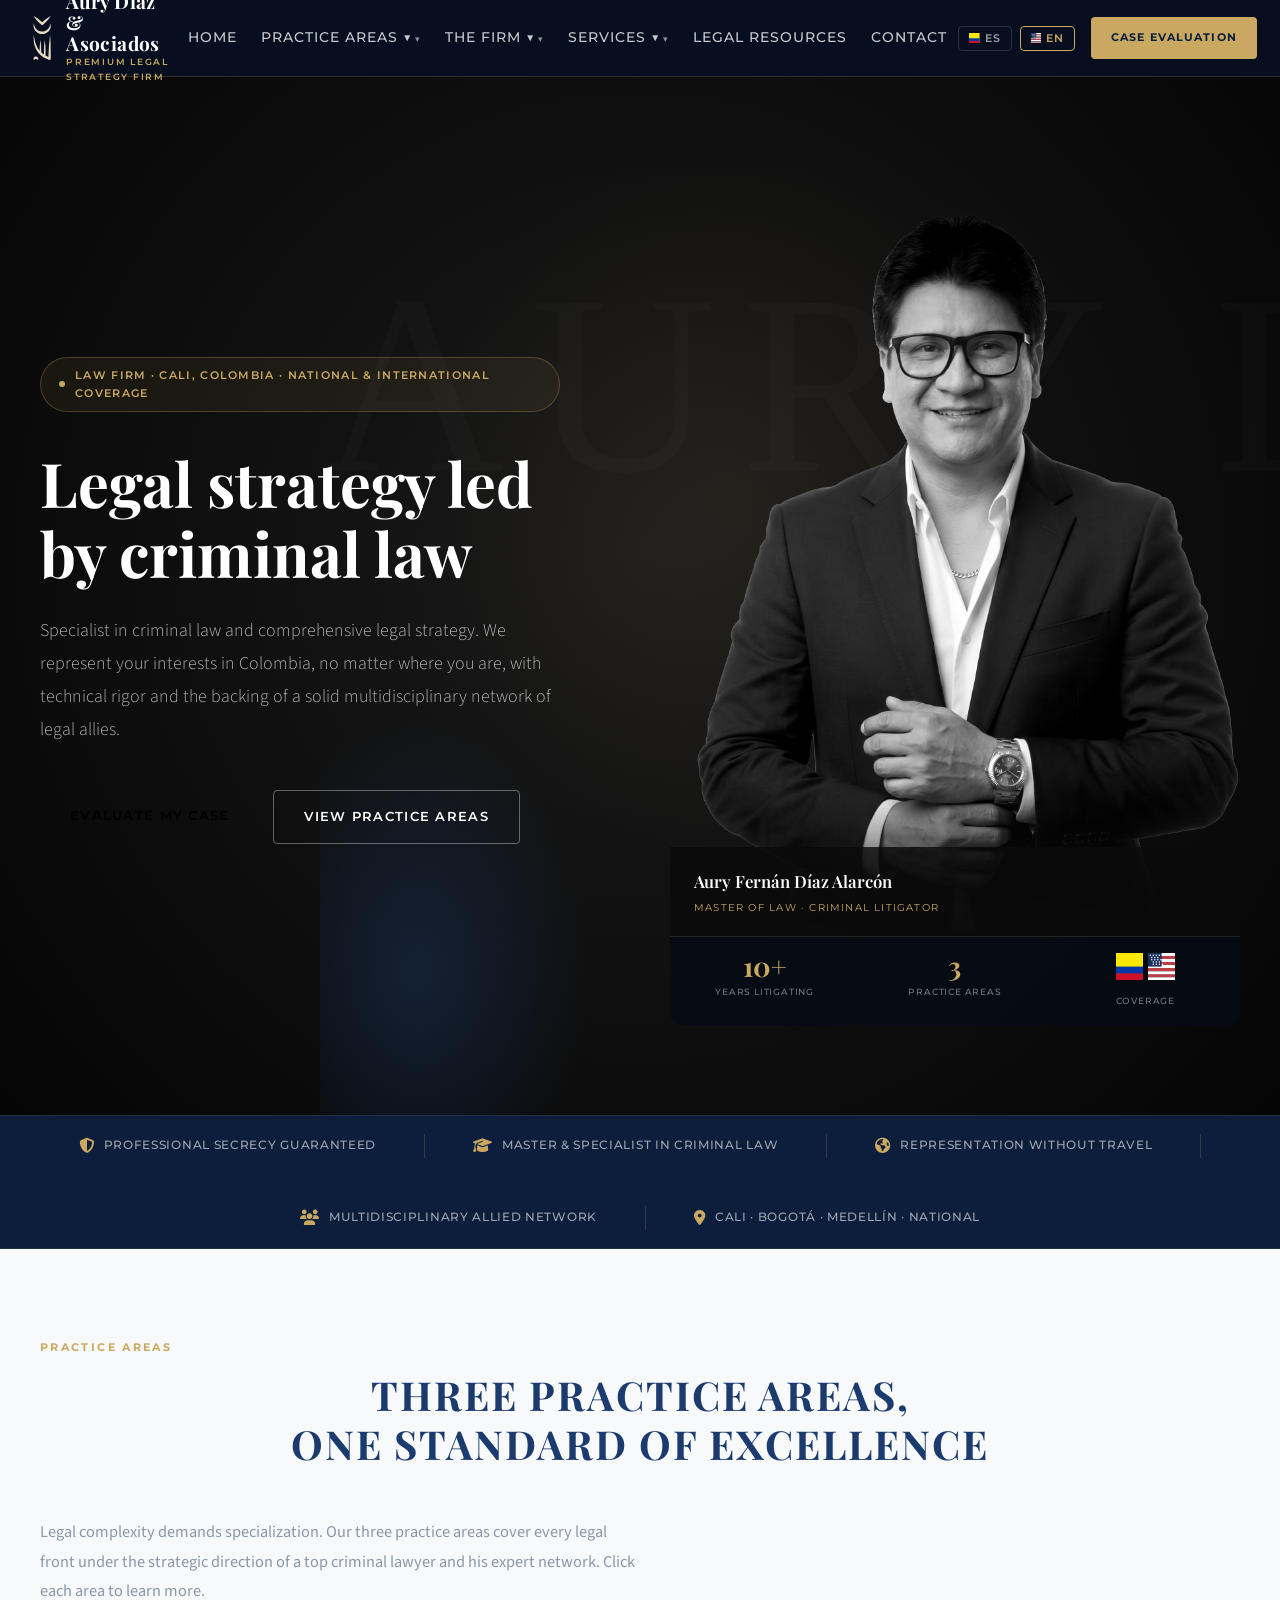
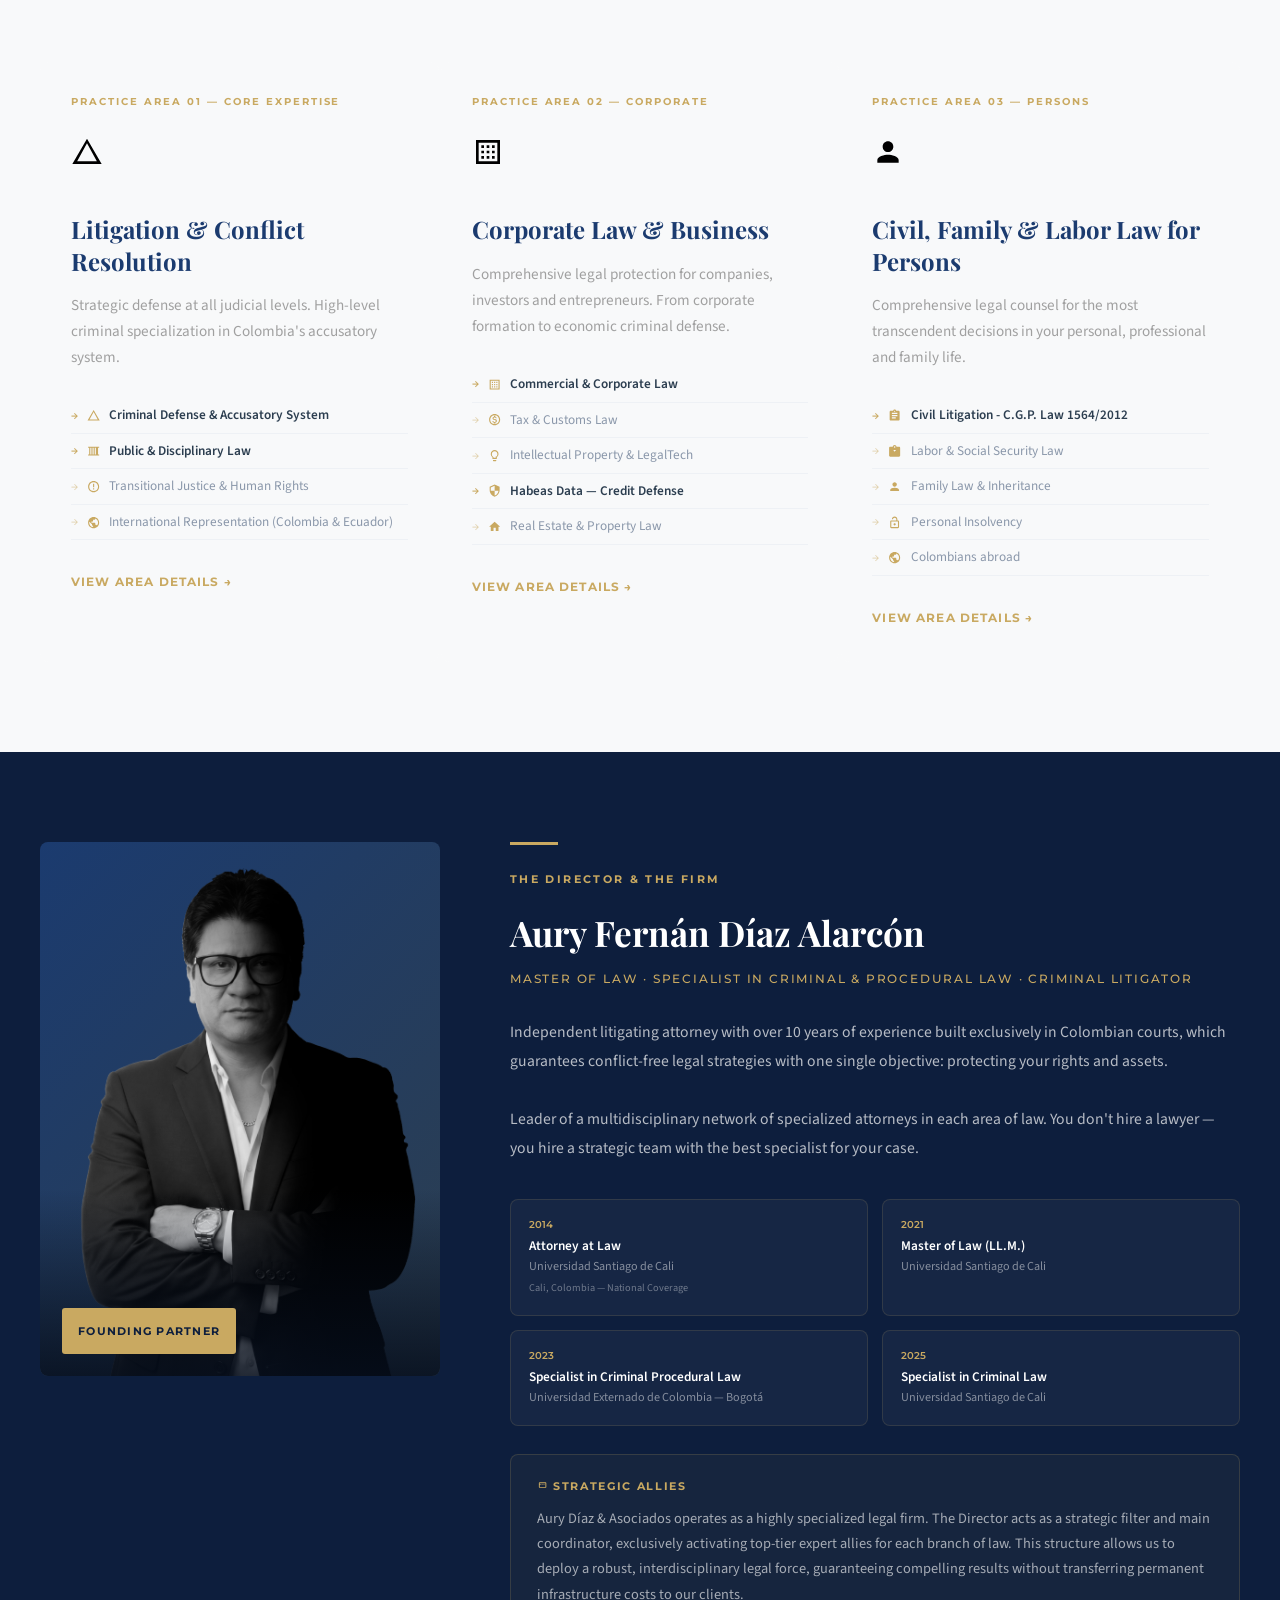
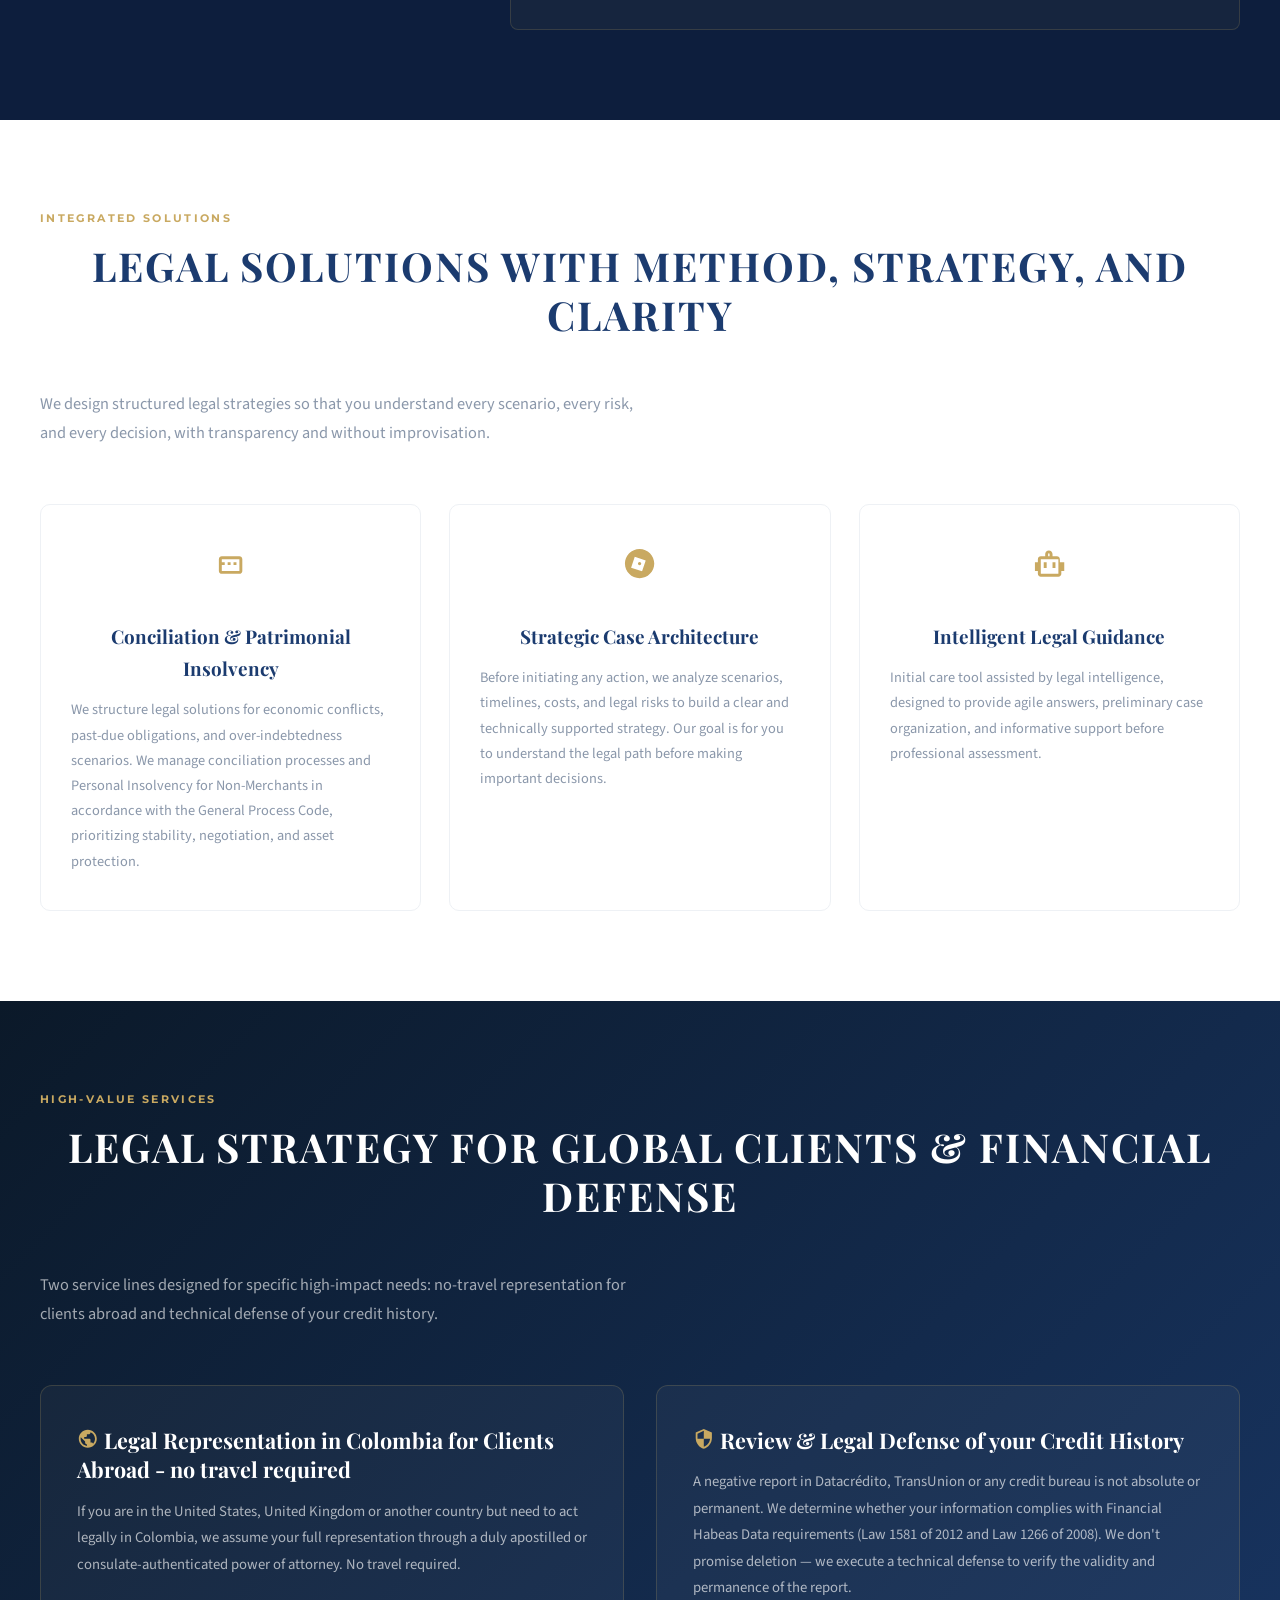
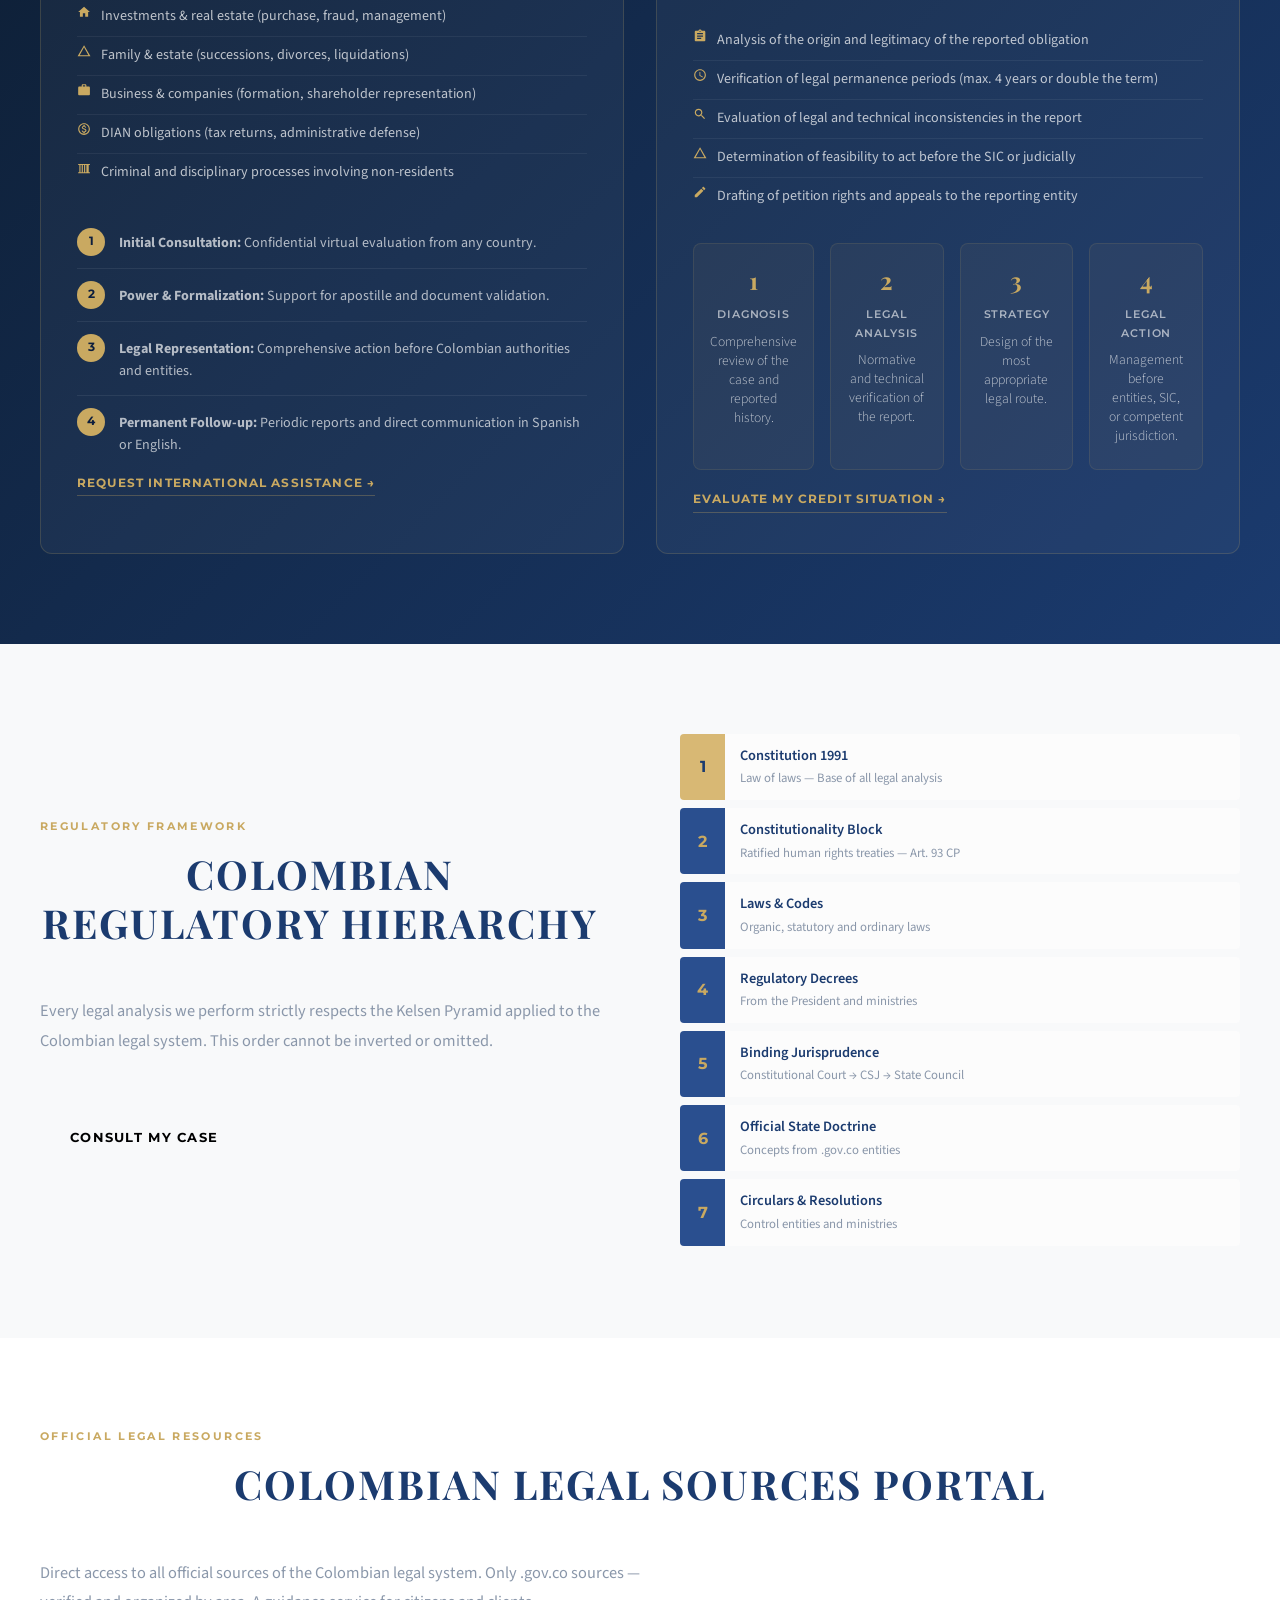
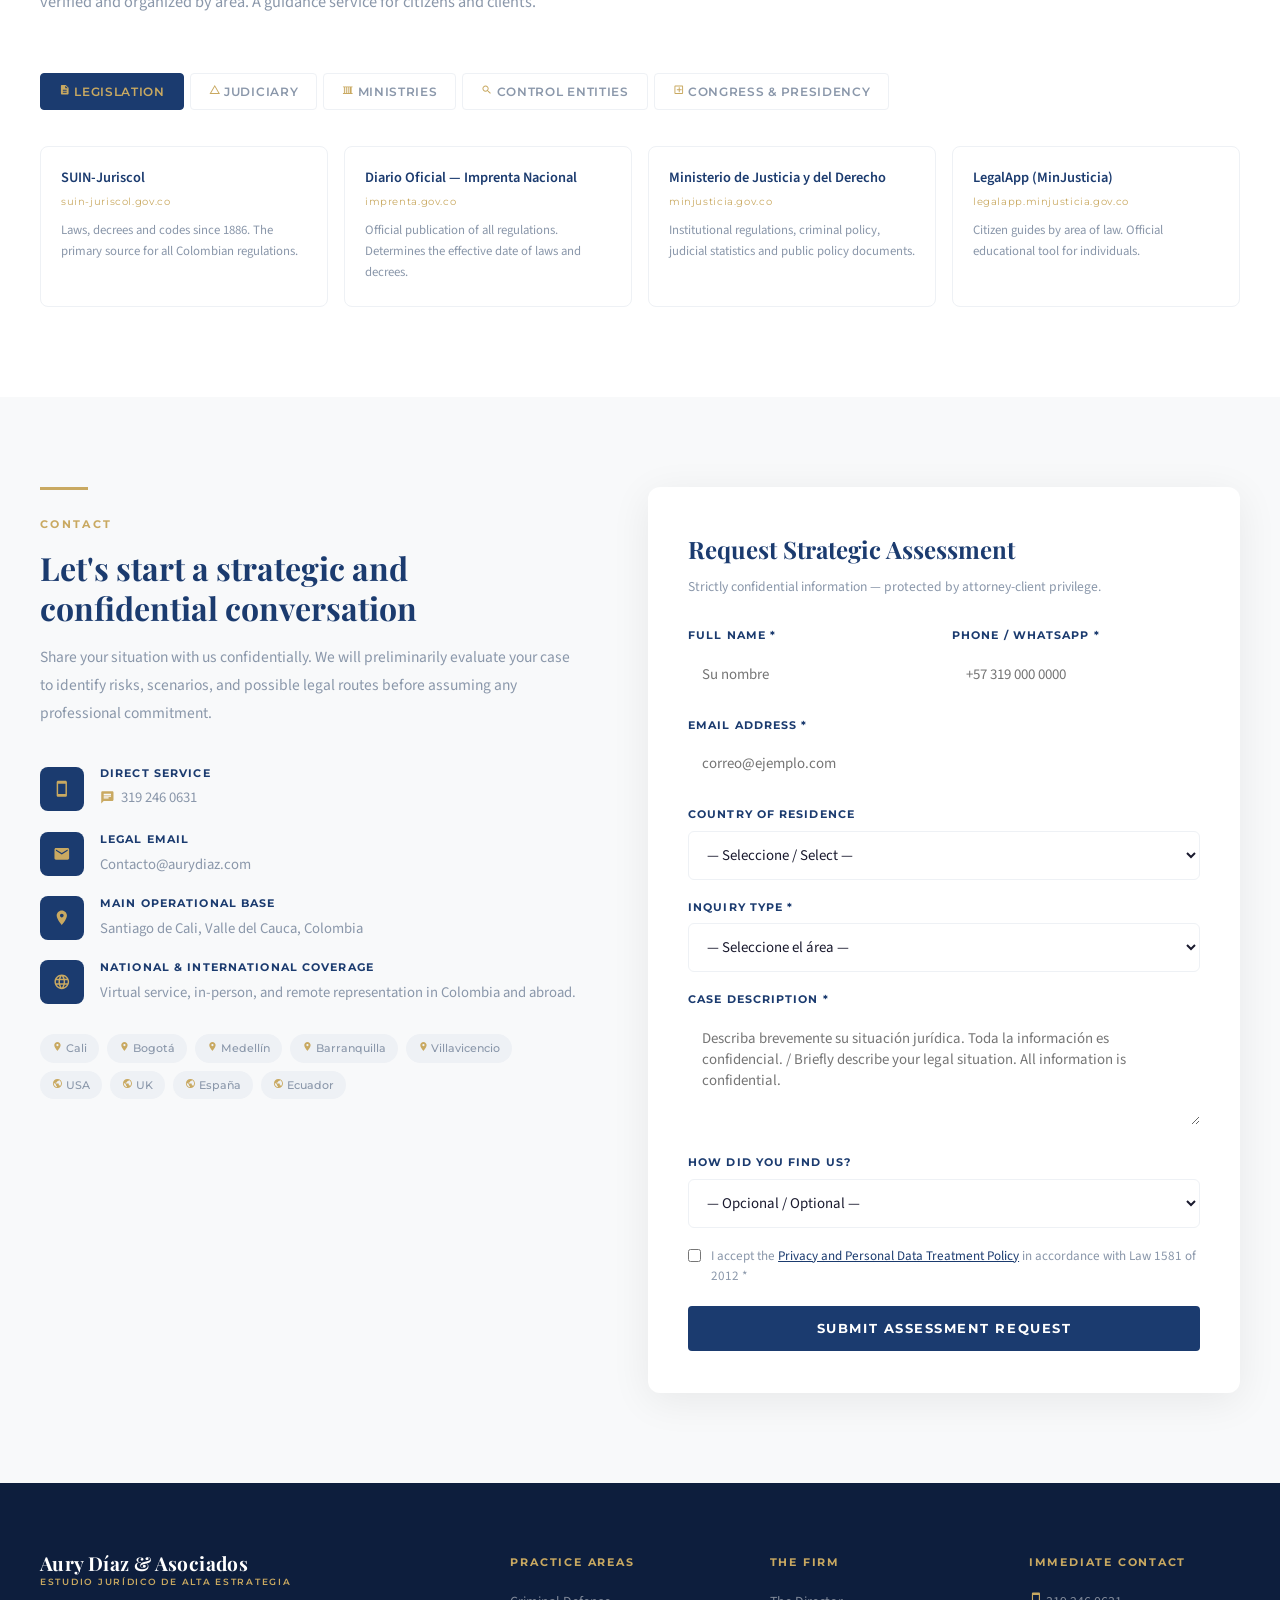
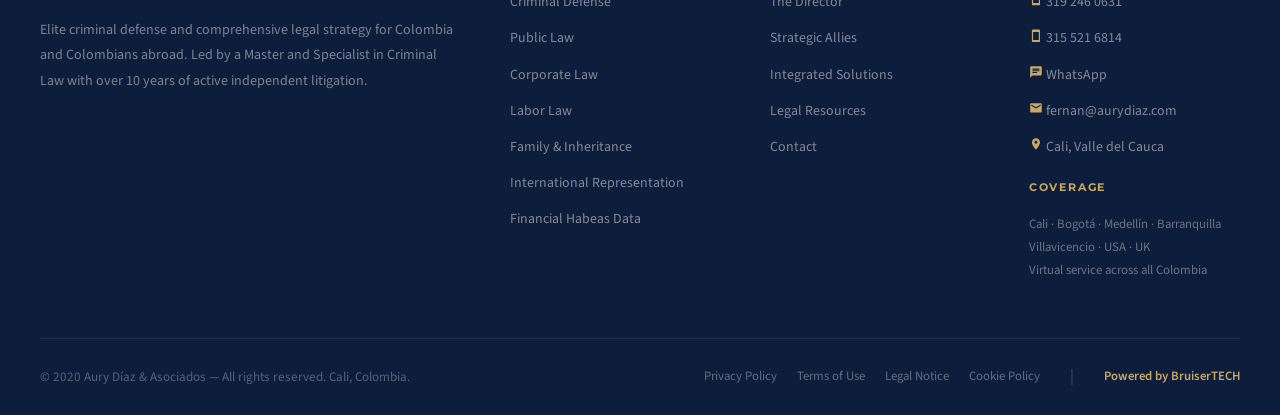
==== commit 349ae631: "feat(design): structural redesign to match dark theme reference\n\n- Updated color palette to carbon" ====
--- a/index.html
+++ b/index.html
@@ -53,8 +53,8 @@
     <ul class="nav-links">
       <li><a href="#inicio" data-lang="es">Inicio</a><a href="#inicio" data-lang="en">Home</a></li>
       <li>
-        <a href="#areas" class="has-sub" data-lang="es">Áreas de Práctica</a>
-        <a href="#areas" class="has-sub" data-lang="en">Practice Areas</a>
+        <a href="#areas" class="has-sub" data-lang="es">Áreas de Práctica ▼</a>
+        <a href="#areas" class="has-sub" data-lang="en">Practice Areas ▼</a>
         <div class="mega-menu">
           <div class="mega-col">
             <h4 data-lang="es"><svg class="emoji-svg" viewBox="0 0 24 24" fill="var(--gold)" width="1em" height="1em"><path d="M12 2L1 21h22L12 2zm0 3.516L19.38 19H4.62L12 5.516z"/></svg> Litigios y Conflictos</h4>
@@ -90,8 +90,8 @@
         </div>
       </li>
       <li>
-        <a href="#director" class="has-sub" data-lang="es">La Firma</a>
-        <a href="#director" class="has-sub" data-lang="en">The Firm</a>
+        <a href="#director" class="has-sub" data-lang="es">La Firma ▼</a>
+        <a href="#director" class="has-sub" data-lang="en">The Firm ▼</a>
         <div class="dropdown">
           <a href="#director" data-lang="es">El Director</a><a href="#director" data-lang="en">The Director</a>
           <a href="#director" data-lang="es">Aliados Estratégicos</a><a href="#director" data-lang="en">Strategic Allies</a>
@@ -99,8 +99,8 @@
         </div>
       </li>
       <li>
-        <a href="#servicios-estrategicos" class="has-sub" data-lang="es">Servicios</a>
-        <a href="#servicios-estrategicos" class="has-sub" data-lang="en">Services</a>
+        <a href="#servicios-estrategicos" class="has-sub" data-lang="es">Servicios ▼</a>
+        <a href="#servicios-estrategicos" class="has-sub" data-lang="en">Services ▼</a>
         <div class="dropdown">
           <a href="#servicios-estrategicos" data-lang="es"><svg class="emoji-svg" viewBox="0 0 24 24" fill="var(--gold)" width="1em" height="1em"><path d="M12 2C6.48 2 2 6.48 2 12s4.48 10 10 10 10-4.48 10-10S17.52 2 12 2zm-1 17.93c-3.95-.49-7-3.85-7-7.93 0-.62.08-1.21.21-1.79L9 15v1c0 1.1.9 2 2 2v1.93zm6.9-2.54c-.26-.81-1-1.39-1.9-1.39h-1v-3c0-.55-.45-1-1-1H8v-2h2c.55 0 1-.45 1-1V7h2c1.1 0 2-.9 2-2v-.41c2.93 1.19 5 4.06 5 7.41 0 2.08-.8 3.97-2.1 5.39z"/></svg> Representación Internacional</a><a href="#servicios-estrategicos" data-lang="en"><svg class="emoji-svg" viewBox="0 0 24 24" fill="var(--gold)" width="1em" height="1em"><path d="M12 2C6.48 2 2 6.48 2 12s4.48 10 10 10 10-4.48 10-10S17.52 2 12 2zm-1 17.93c-3.95-.49-7-3.85-7-7.93 0-.62.08-1.21.21-1.79L9 15v1c0 1.1.9 2 2 2v1.93zm6.9-2.54c-.26-.81-1-1.39-1.9-1.39h-1v-3c0-.55-.45-1-1-1H8v-2h2c.55 0 1-.45 1-1V7h2c1.1 0 2-.9 2-2v-.41c2.93 1.19 5 4.06 5 7.41 0 2.08-.8 3.97-2.1 5.39z"/></svg> International Representation</a>
           <a href="#servicios-estrategicos" data-lang="es"><svg class="emoji-svg" viewBox="0 0 24 24" fill="var(--gold)" width="1em" height="1em"><path d="M12 1L3 5v6c0 5.55 3.84 10.74 9 12 5.16-1.26 9-6.45 9-12V5l-9-4zm0 10.99h7c-.53 4.12-3.28 7.79-7 8.94V12H5V6.3l7-3.11v8.8z"/></svg> Habeas Data Financiero</a><a href="#servicios-estrategicos" data-lang="en"><svg class="emoji-svg" viewBox="0 0 24 24" fill="var(--gold)" width="1em" height="1em"><path d="M12 1L3 5v6c0 5.55 3.84 10.74 9 12 5.16-1.26 9-6.45 9-12V5l-9-4zm0 10.99h7c-.53 4.12-3.28 7.79-7 8.94V12H5V6.3l7-3.11v8.8z"/></svg> Financial Data Defense</a>
@@ -137,10 +137,10 @@
   <div class="mobile-section" data-lang="en">Navigation</div>
   <a href="#inicio" onclick="closeMobile()" data-lang="es">Inicio</a>
   <a href="#inicio" onclick="closeMobile()" data-lang="en">Home</a>
-  <a href="#areas" onclick="closeMobile()" data-lang="es">Áreas de Práctica</a>
-  <a href="#areas" onclick="closeMobile()" data-lang="en">Practice Areas</a>
-  <a href="#director" onclick="closeMobile()" data-lang="es">La Firma</a>
-  <a href="#director" onclick="closeMobile()" data-lang="en">The Firm</a>
+  <a href="#areas" onclick="closeMobile()" data-lang="es">Áreas de Práctica ▼</a>
+  <a href="#areas" onclick="closeMobile()" data-lang="en">Practice Areas ▼</a>
+  <a href="#director" onclick="closeMobile()" data-lang="es">La Firma ▼</a>
+  <a href="#director" onclick="closeMobile()" data-lang="en">The Firm ▼</a>
   <a href="#servicios-estrategicos" onclick="closeMobile()" data-lang="es"><svg class="emoji-svg" viewBox="0 0 24 24" fill="var(--gold)" width="1em" height="1em"><path d="M12 2C6.48 2 2 6.48 2 12s4.48 10 10 10 10-4.48 10-10S17.52 2 12 2zm-1 17.93c-3.95-.49-7-3.85-7-7.93 0-.62.08-1.21.21-1.79L9 15v1c0 1.1.9 2 2 2v1.93zm6.9-2.54c-.26-.81-1-1.39-1.9-1.39h-1v-3c0-.55-.45-1-1-1H8v-2h2c.55 0 1-.45 1-1V7h2c1.1 0 2-.9 2-2v-.41c2.93 1.19 5 4.06 5 7.41 0 2.08-.8 3.97-2.1 5.39z"/></svg> Representación Internacional</a>
   <a href="#servicios-estrategicos" onclick="closeMobile()" data-lang="en"><svg class="emoji-svg" viewBox="0 0 24 24" fill="var(--gold)" width="1em" height="1em"><path d="M12 2C6.48 2 2 6.48 2 12s4.48 10 10 10 10-4.48 10-10S17.52 2 12 2zm-1 17.93c-3.95-.49-7-3.85-7-7.93 0-.62.08-1.21.21-1.79L9 15v1c0 1.1.9 2 2 2v1.93zm6.9-2.54c-.26-.81-1-1.39-1.9-1.39h-1v-3c0-.55-.45-1-1-1H8v-2h2c.55 0 1-.45 1-1V7h2c1.1 0 2-.9 2-2v-.41c2.93 1.19 5 4.06 5 7.41 0 2.08-.8 3.97-2.1 5.39z"/></svg> International Representation</a>
   <a href="#servicios-estrategicos" onclick="closeMobile()" data-lang="es"><svg class="emoji-svg" viewBox="0 0 24 24" fill="var(--gold)" width="1em" height="1em"><path d="M12 1L3 5v6c0 5.55 3.84 10.74 9 12 5.16-1.26 9-6.45 9-12V5l-9-4zm0 10.99h7c-.53 4.12-3.28 7.79-7 8.94V12H5V6.3l7-3.11v8.8z"/></svg> Habeas Data Financiero</a>
@@ -188,7 +188,7 @@
     <div class="hero-photo-card">
       <div class="hero-photo-inner">
         <!-- Photo 1 (seated, casual-professional) is preferred per client -->
-        <img src="img/main.png" id="hero-img" alt="Aury Díaz Abogado Penalista">
+        <img src="img/main.png" alt="Dr. Aury Fernán Díaz Alarcón" id="hero-img">
         <div class="hero-photo-tag">
           <div class="hero-photo-name">Aury Fernán Díaz Alarcón</div>
           <div class="hero-photo-role" data-lang="es">Magíster en Derecho · Penalista Litigante</div>
@@ -325,7 +325,7 @@
   <div class="container">
     <div class="director-grid">
       <div class="director-photo">
-        <div class="director-image-container"><img src="img/sinester.png" alt="Aury Fernán Díaz Alarcón" class="director-img" loading="lazy"></div>
+        <img src="img/sinester.png" alt="Dr. Aury Fernán Díaz Alarcón" class="sinester-img">
         <div class="director-photo-tag"><span data-lang="es">Socio Fundador</span><span data-lang="en">Founding Partner</span></div>
       </div>
       <div class="director-content">
--- a/css/style.css
+++ b/css/style.css
@@ -6,18 +6,18 @@
    ========================================================================== */
 
 :root {
-      --navy: #0A0A0A;
-      --navy-dark: #000000;
-      --navy-light: #1A1A1A;
-      --gold: #FFD700;
-      --gold-light: #FFEB73;
-      --gold-dark: #CCA000;
-      --carbon: #111111;
+      --navy: #1B3B6F;
+      --navy-dark: #0D1E3D;
+      --navy-light: #2A4F8F;
+      --gold: #C9A961;
+      --gold-light: #E0C882;
+      --gold-dark: #A8893E;
+      --carbon: #2C3E50;
       --white: #FFFFFF;
       --off-white: #F8F9FA;
       --light-gray: #EEF1F5;
       --mid-gray: #8A97AA;
-      --text: #F8F9FA;
+      --text: #1A1A2E;
       --crimson: #8B1A2E;
       --transition: all 0.35s cubic-bezier(0.4, 0, 0.2, 1);
     }
@@ -34,8 +34,8 @@
     html { scroll-behavior: smooth; font-size: 16px; }
     body {
       font-family: 'Source Sans 3', sans-serif;
-      color: var(--white);
-      background: var(--navy);
+      color: var(--text);
+      background: var(--white);
       overflow-x: hidden;
       line-height: 1.7;
       /* Prevenir selección de texto globalmente */
@@ -134,13 +134,7 @@
 
     /* HAMBURGER */
     .hamburger { display: none; flex-direction: column; gap: 5px; cursor: pointer; padding: 6px; background: none; border: none; }
-    .hamburger span {
-  display: block;
-  width: 100%;
-  height: 2px;
-  background: var(--white);
-  transition: var(--transition);
-}
+    .hamburger span { width: 24px; height: 2px; background: var(--white); border-radius: 2px; transition: var(--transition); display: block; }
     .hamburger.open span:nth-child(1) { transform: translateY(7px) rotate(45deg); }
     .hamburger.open span:nth-child(2) { opacity: 0; }
     .hamburger.open span:nth-child(3) { transform: translateY(-7px) rotate(-45deg); }
@@ -163,28 +157,14 @@
 
     /* ═══════════════════ HERO ═══════════════════ */
     .hero {
-  position: relative;
-  background: var(--navy);
-  padding: 160px 0 80px;
-  min-height: 100vh;
-  display: flex;
-  align-items: center;
-  overflow: hidden;
-}
+      min-height: 100vh; display: flex; align-items: center; position: relative; overflow: hidden;
+      background: linear-gradient(135deg, #04080F 0%, #0B1929 35%, #102238 60%, #1B3B6F 100%);
+    }
     .hero::before {
-  content: "AURY DIAZ";
-  position: absolute;
-  top: 50%;
-  left: 50%;
-  transform: translate(-50%, -50%);
-  font-size: 25vw;
-  font-family: 'Playfair Display', serif;
-  color: transparent;
-  -webkit-text-stroke: 1px rgba(255, 215, 0, 0.1);
-  white-space: nowrap;
-  z-index: 0;
-  opacity: 0.5;
-}
+      content: ''; position: absolute; inset: 0;
+      background: radial-gradient(ellipse 70% 55% at 65% 35%, rgba(201,169,97,0.07) 0%, transparent 70%),
+                  radial-gradient(ellipse 45% 45% at 15% 85%, rgba(27,59,111,0.4) 0%, transparent 60%);
+    }
     .hero-grid {
       position: absolute; top: -70px; left: 0; right: 0; bottom: -70px; opacity: 0.1;
       background-image: linear-gradient(rgba(201,169,97,1) 1px, transparent 1px), linear-gradient(90deg, rgba(201,169,97,1) 1px, transparent 1px);
@@ -192,11 +172,7 @@
       animation: slideDownGrid 4s linear infinite;
     }
     .hero-container { max-width: 1400px; margin: 0 auto; padding: 0 40px; width: 100%; position: relative; z-index: 2; padding-top: 76px; display: grid; grid-template-columns: 1fr 420px; gap: 60px; align-items: center; min-height: 100vh; }
-    .hero-content {
-  position: relative;
-  z-index: 2;
-  max-width: 60%;
-}
+    .hero-content { }
     .hero-badge {
       display: inline-flex; align-items: center; gap: 10px; background: rgba(201,169,97,0.08);
       border: 1px solid rgba(201,169,97,0.28); border-radius: 50px; padding: 8px 18px; margin-bottom: 36px;
@@ -228,25 +204,14 @@
     }
     .btn-secondary:hover { border-color: var(--gold); color: var(--gold); }
     .hero-photo-card {
-  position: relative;
-  width: 100%;
-  max-width: 500px;
-  margin: 0 auto;
-  border-radius: 20px;
-  overflow: hidden;
-  /* Removed the background entirely to let main.png float over the charcoal background */
-  background: transparent;
-  /* Keep existing styling */
-  z-index: 2;
-}
+      background: linear-gradient(180deg, rgba(27,59,111,0.3) 0%, rgba(13,30,61,0.8) 100%);
+      border: 1px solid rgba(201,169,97,0.18); border-radius: 12px; overflow: hidden;
+      animation: fadeUp 0.8s ease 0.6s both; position: relative;
+    }
     .hero-photo-inner {
-  position: relative;
-  width: 100%;
-  height: auto;
-  background: transparent;
-  border-radius: 20px;
-  overflow: hidden;
-}
+      aspect-ratio: 3/4; background: linear-gradient(135deg, #1a2d4a 0%, #0d1e3d 100%);
+      display: flex; align-items: center; justify-content: center; position: relative; overflow: hidden;
+    }
     .hero-photo-inner img { width: 100%; height: 100%; object-fit: cover; object-position: top center; }
     .hero-photo-placeholder { text-align: center; color: rgba(255,255,255,0.25); padding: 40px; }
     .hero-photo-placeholder i { font-size: 5rem; margin-bottom: 16px; display: block; }
@@ -286,7 +251,7 @@
     }
     .section-title {
       font-family: 'Playfair Display', serif; font-size: clamp(1.9rem, 3.5vw, 2.7rem);
-      font-weight: 700; color: var(--white); line-height: 1.22; margin-bottom: 18px;
+      font-weight: 700; color: var(--navy); line-height: 1.22; margin-bottom: 18px;
     }
     .section-title.light { color: var(--white); }
     .section-sub {
@@ -297,10 +262,10 @@
     .gold-line { width: 48px; height: 3px; background: var(--gold); margin-bottom: 26px; }
 
     /* ═══════════════════ MACRO-ÁREAS ═══════════════════ */
-    .areas-section { background: var(--navy-dark); }
+    .areas-section { background: var(--off-white); }
     .areas-grid { display: grid; grid-template-columns: repeat(3, 1fr); gap: 2px; margin-top: 0; }
     .area-card {
-      background: var(--navy); padding: 44px 38px; position: relative; overflow: hidden;
+      background: var(--white); padding: 44px 38px; position: relative; overflow: hidden;
       transition: var(--transition); cursor: pointer;
     }
     .area-card::before {
@@ -312,8 +277,8 @@
     .area-card:hover .area-num, .area-card:hover .area-title, .area-card:hover .area-desc { color: var(--white); }
     .area-card:hover .area-icon { background: rgba(201,169,97,0.15); }
     .area-num { font-family: 'Montserrat', sans-serif; font-size: 0.62rem; font-weight: 700; letter-spacing: 0.2em; color: var(--gold); margin-bottom: 26px; text-transform: uppercase; }
-    .area-icon { width: 58px; height: 58px; background: var(--navy-light); border-radius: 10px; display: flex; align-items: center; justify-content: center; margin-bottom: 26px; font-size: 1.7rem; transition: var(--transition); }
-    .area-title { font-family: 'Playfair Display', serif; font-size: 1.28rem; font-weight: 700; color: var(--white); margin-bottom: 14px; line-height: 1.3; transition: var(--transition); }
+    .area-icon { width: 58px; height: 58px; background: var(--light-gray); border-radius: 10px; display: flex; align-items: center; justify-content: center; margin-bottom: 26px; font-size: 1.7rem; transition: var(--transition); }
+    .area-title { font-family: 'Playfair Display', serif; font-size: 1.28rem; font-weight: 700; color: var(--navy); margin-bottom: 14px; line-height: 1.3; transition: var(--transition); }
     .area-desc { font-family: 'Source Sans 3', sans-serif; font-size: 0.9rem; color: var(--mid-gray); line-height: 1.72; margin-bottom: 28px; transition: var(--transition); }
     .area-items { list-style: none; margin-bottom: 28px; }
     .area-items li {
@@ -321,7 +286,7 @@
       padding: 6px 0; border-bottom: 1px solid var(--light-gray); display: flex; align-items: center; gap: 9px; transition: var(--transition);
     }
     .area-card:hover .area-items li { color: rgba(255,255,255,0.62); border-color: rgba(255,255,255,0.08); }
-    .area-items li.featured { color: var(--white); font-weight: 600; }
+    .area-items li.featured { color: var(--carbon); font-weight: 600; }
     .area-card:hover .area-items li.featured { color: var(--gold); }
     .area-items li::before { content: '→'; font-size: 0.72rem; color: var(--gold); opacity: 0.55; flex-shrink: 0; }
     .area-items li.featured::before { opacity: 1; }
@@ -398,10 +363,10 @@
     .of-counsel p { font-family: 'Source Sans 3', sans-serif; font-size: 0.9rem; color: rgba(255,255,255,0.62); line-height: 1.75; }
 
     /* ═══════════════════ SOLUCIONES ═══════════════════ */
-    .soluciones-section { background: var(--navy); }
+    .soluciones-section { background: var(--white); }
     .sol-grid { display: grid; grid-template-columns: repeat(3, 1fr); gap: 28px; }
     .sol-card {
-      border: 1px solid #222; border-radius: 10px; padding: 36px 30px;
+      border: 1px solid var(--light-gray); border-radius: 10px; padding: 36px 30px;
       transition: var(--transition); position: relative; overflow: hidden;
       height: auto;
     }
@@ -409,7 +374,7 @@
     .sol-card:hover::after { transform: scaleX(1); }
     .sol-card:hover { box-shadow: 0 12px 40px rgba(0,0,0,0.08); transform: translateY(-4px); }
     .sol-icon { font-size: 2.2rem; margin-bottom: 20px; display: block; text-align: center; }
-    .sol-title { font-family: 'Playfair Display', serif; font-size: 1.18rem; font-weight: 700; color: var(--white); margin-bottom: 12px; text-align: center; }
+    .sol-title { font-family: 'Playfair Display', serif; font-size: 1.18rem; font-weight: 700; color: var(--navy); margin-bottom: 12px; text-align: center; }
     .sol-desc { font-family: 'Source Sans 3', sans-serif; font-size: 0.9rem; color: var(--mid-gray); line-height: 1.75; }
 
     /* ═══════════════════ SERVICIOS ESTRATÉGICOS ═══════════════════ */
@@ -446,14 +411,14 @@
     .int-step-text { font-family: 'Source Sans 3', sans-serif; font-size: 0.88rem; color: rgba(255,255,255,0.68); line-height: 1.6; padding-top: 4px; }
 
     /* ═══════════════════ JERARQUÍA ═══════════════════ */
-    .jerarquia-section { background: var(--navy-dark); }
+    .jerarquia-section { background: var(--off-white); }
     .piramide { display: flex; flex-direction: column; gap: 6px; }
     .nivel {
       display: flex; align-items: stretch; gap: 0; background: #fcfcfc;
       border: none; border-radius: 4px; padding: 0; margin-bottom: 2px;
       transition: var(--transition); overflow: hidden;
     }
-    .nivel:first-child .nivel-num { background-color: #d8b874; color: var(--white); }
+    .nivel:first-child .nivel-num { background-color: #d8b874; color: var(--navy); }
     .nivel:hover { transform: translateX(4px); box-shadow: 0 4px 12px rgba(0,0,0,0.05); }
     .nivel-num {
       font-family: 'Montserrat', sans-serif; font-size: 1rem; font-weight: 700;
@@ -461,59 +426,59 @@
       display: flex; align-items: center; justify-content: center;
     }
     .nivel-text { padding: 10px 15px; }
-    .nivel-title { font-family: 'Source Sans 3', sans-serif; font-size: 0.9rem; font-weight: 600; color: var(--white); }
+    .nivel-title { font-family: 'Source Sans 3', sans-serif; font-size: 0.9rem; font-weight: 600; color: var(--navy); }
     .nivel-desc { font-family: 'Source Sans 3', sans-serif; font-size: 0.8rem; color: var(--mid-gray); }
 
     /* ═══════════════════ RECURSOS ═══════════════════ */
-    .recursos-section { background: var(--navy); }
+    .recursos-section { background: var(--white); }
     .recursos-tabs { display: flex; gap: 6px; flex-wrap: wrap; margin-bottom: 36px; }
     .tab-btn {
       font-family: 'Montserrat', sans-serif; font-size: 0.72rem; font-weight: 600; letter-spacing: 0.06em;
-      text-transform: uppercase; padding: 10px 18px; border-radius: 4px; cursor: pointer; border: 1px solid #222;
-      background: var(--navy); color: var(--mid-gray); transition: var(--transition);
-    }
-    .tab-btn:hover, .tab-btn.active { background: var(--navy); color: var(--gold); border-color: var(--white); }
+      text-transform: uppercase; padding: 10px 18px; border-radius: 4px; cursor: pointer; border: 1px solid var(--light-gray);
+      background: var(--white); color: var(--mid-gray); transition: var(--transition);
+    }
+    .tab-btn:hover, .tab-btn.active { background: var(--navy); color: var(--gold); border-color: var(--navy); }
     .tab-content { display: none; }
     .tab-content.active { display: block; animation: fadeIn 0.3s ease; }
     .recursos-grid { display: grid; grid-template-columns: repeat(4, 1fr); gap: 16px; }
     .recurso-card {
-      display: block; text-decoration: none; border: 1px solid #222; border-radius: 8px;
-      padding: 22px 20px; transition: var(--transition); background: var(--navy);
+      display: block; text-decoration: none; border: 1px solid var(--light-gray); border-radius: 8px;
+      padding: 22px 20px; transition: var(--transition); background: var(--white);
     }
     .recurso-card:hover { border-color: var(--gold); box-shadow: 0 8px 24px rgba(0,0,0,0.07); transform: translateY(-2px); }
-    .recurso-name { font-family: 'Source Sans 3', sans-serif; font-size: 0.9rem; font-weight: 600; color: var(--white); margin-bottom: 5px; line-height: 1.3; }
+    .recurso-name { font-family: 'Source Sans 3', sans-serif; font-size: 0.9rem; font-weight: 600; color: var(--navy); margin-bottom: 5px; line-height: 1.3; }
     .recurso-url { font-family: 'Montserrat', sans-serif; font-size: 0.65rem; color: var(--gold); letter-spacing: 0.06em; margin-bottom: 10px; }
     .recurso-desc { font-family: 'Source Sans 3', sans-serif; font-size: 0.8rem; color: var(--mid-gray); line-height: 1.65; }
 
     /* ═══════════════════ CONTACTO ═══════════════════ */
-    .contacto-section { background: var(--navy-dark); }
+    .contacto-section { background: var(--off-white); }
     .contacto-grid { display: grid; grid-template-columns: 1fr 1.1fr; gap: 70px; align-items: start; }
-    .contacto-info h2 { font-family: 'Playfair Display', serif; font-size: 2rem; font-weight: 700; color: var(--white); margin-bottom: 16px; line-height: 1.25; }
+    .contacto-info h2 { font-family: 'Playfair Display', serif; font-size: 2rem; font-weight: 700; color: var(--navy); margin-bottom: 16px; line-height: 1.25; }
     .contacto-info > p { font-family: 'Source Sans 3', sans-serif; font-size: 0.97rem; color: var(--mid-gray); line-height: 1.8; margin-bottom: 36px; }
     .contact-items { display: flex; flex-direction: column; gap: 16px; margin-bottom: 28px; }
     .contact-item { display: flex; align-items: center; gap: 16px; }
     .contact-icon { width: 44px; height: 44px; background: var(--navy); border-radius: 8px; display: flex; align-items: center; justify-content: center; font-size: 1.1rem; flex-shrink: 0; }
-    .contact-text strong { display: block; font-family: 'Montserrat', sans-serif; font-size: 0.7rem; font-weight: 700; letter-spacing: 0.1em; text-transform: uppercase; color: var(--white); margin-bottom: 2px; }
+    .contact-text strong { display: block; font-family: 'Montserrat', sans-serif; font-size: 0.7rem; font-weight: 700; letter-spacing: 0.1em; text-transform: uppercase; color: var(--navy); margin-bottom: 2px; }
     .contact-text span { font-family: 'Source Sans 3', sans-serif; font-size: 0.92rem; color: var(--mid-gray); }
     .coverage-cities { display: flex; gap: 8px; flex-wrap: wrap; margin-top: 10px; }
-    .city-tag { font-family: 'Montserrat', sans-serif; font-size: 0.68rem; font-weight: 500; padding: 5px 12px; background: var(--navy-light); border-radius: 20px; color: var(--mid-gray); }
-    .form-card { background: var(--navy); border-radius: 12px; padding: 42px 40px; box-shadow: 0 8px 40px rgba(0,0,0,0.07); }
-    .form-card h3 { font-family: 'Playfair Display', serif; font-size: 1.5rem; font-weight: 700; color: var(--white); margin-bottom: 6px; }
+    .city-tag { font-family: 'Montserrat', sans-serif; font-size: 0.68rem; font-weight: 500; padding: 5px 12px; background: var(--light-gray); border-radius: 20px; color: var(--mid-gray); }
+    .form-card { background: var(--white); border-radius: 12px; padding: 42px 40px; box-shadow: 0 8px 40px rgba(0,0,0,0.07); }
+    .form-card h3 { font-family: 'Playfair Display', serif; font-size: 1.5rem; font-weight: 700; color: var(--navy); margin-bottom: 6px; }
     .form-sub { font-family: 'Source Sans 3', sans-serif; font-size: 0.85rem; color: var(--mid-gray); margin-bottom: 28px; }
     .form-row { display: grid; grid-template-columns: 1fr 1fr; gap: 16px; }
     .form-group { margin-bottom: 18px; }
-    .form-group label { display: block; font-family: 'Montserrat', sans-serif; font-size: 0.68rem; font-weight: 700; letter-spacing: 0.1em; text-transform: uppercase; color: var(--white); margin-bottom: 7px; }
+    .form-group label { display: block; font-family: 'Montserrat', sans-serif; font-size: 0.68rem; font-weight: 700; letter-spacing: 0.1em; text-transform: uppercase; color: var(--navy); margin-bottom: 7px; }
     .form-group input, .form-group select, .form-group textarea {
-      width: 100%; padding: 12px 14px; border: 1px solid #222; border-radius: 6px;
-      font-family: 'Source Sans 3', sans-serif; font-size: 0.93rem; color: var(--white);
-      background: var(--navy); transition: var(--transition); outline: none;
-    }
-    .form-group input:focus, .form-group select:focus, .form-group textarea:focus { border-color: var(--white); box-shadow: 0 0 0 3px rgba(27,59,111,0.08); }
+      width: 100%; padding: 12px 14px; border: 1px solid var(--light-gray); border-radius: 6px;
+      font-family: 'Source Sans 3', sans-serif; font-size: 0.93rem; color: var(--text);
+      background: var(--white); transition: var(--transition); outline: none;
+    }
+    .form-group input:focus, .form-group select:focus, .form-group textarea:focus { border-color: var(--navy); box-shadow: 0 0 0 3px rgba(27,59,111,0.08); }
     .form-group textarea { height: 110px; resize: vertical; }
     .form-checkbox { display: flex; align-items: flex-start; gap: 10px; margin-bottom: 20px; }
     .form-checkbox input { width: auto; margin-top: 3px; flex-shrink: 0; }
     .form-checkbox label { font-family: 'Source Sans 3', sans-serif; font-size: 0.82rem; color: var(--mid-gray); line-height: 1.55; }
-    .form-checkbox label a { color: var(--white); }
+    .form-checkbox label a { color: var(--navy); }
     .btn-submit {
       width: 100%; background: var(--navy); color: var(--white); border: none; border-radius: 4px;
       padding: 15px; font-family: 'Montserrat', sans-serif; font-size: 0.8rem; font-weight: 700;
@@ -522,7 +487,7 @@
     .btn-submit:hover { background: var(--navy-light); transform: translateY(-1px); box-shadow: 0 8px 24px rgba(27,59,111,0.35); }
     .form-success { display: none; text-align: center; padding: 40px 20px; }
     .form-success i { font-size: 3rem; color: #27ae60; margin-bottom: 16px; display: block; }
-    .form-success h4 { font-family: 'Playfair Display', serif; font-size: 1.4rem; color: var(--white); margin-bottom: 10px; }
+    .form-success h4 { font-family: 'Playfair Display', serif; font-size: 1.4rem; color: var(--navy); margin-bottom: 10px; }
     .form-success p { font-family: 'Source Sans 3', sans-serif; color: var(--mid-gray); }
 
     /* ═══════════════════ POLÍTICAS SECTION ═══════════════════ */
@@ -532,15 +497,15 @@
     }
     .policies-modal.open { display: flex; }
     .policies-box {
-      background: var(--navy); border-radius: 12px; max-width: 800px; width: 100%;
+      background: var(--white); border-radius: 12px; max-width: 800px; width: 100%;
       padding: 48px 48px 40px; position: relative; margin: auto;
     }
-    .policies-box h2 { font-family: 'Playfair Display', serif; font-size: 1.8rem; color: var(--white); margin-bottom: 8px; }
+    .policies-box h2 { font-family: 'Playfair Display', serif; font-size: 1.8rem; color: var(--navy); margin-bottom: 8px; }
     .policies-box .policy-date { font-family: 'Montserrat', sans-serif; font-size: 0.68rem; color: var(--mid-gray); letter-spacing: 0.1em; margin-bottom: 28px; }
-    .policies-box h3 { font-family: 'Montserrat', sans-serif; font-size: 0.8rem; font-weight: 700; color: var(--white); letter-spacing: 0.1em; text-transform: uppercase; margin: 22px 0 8px; }
-    .policies-box p, .policies-box li { font-family: 'Source Sans 3', sans-serif; font-size: 0.93rem; color: var(--white); line-height: 1.75; margin-bottom: 10px; }
+    .policies-box h3 { font-family: 'Montserrat', sans-serif; font-size: 0.8rem; font-weight: 700; color: var(--navy); letter-spacing: 0.1em; text-transform: uppercase; margin: 22px 0 8px; }
+    .policies-box p, .policies-box li { font-family: 'Source Sans 3', sans-serif; font-size: 0.93rem; color: var(--carbon); line-height: 1.75; margin-bottom: 10px; }
     .policies-box ul { padding-left: 20px; }
-    .pol-close { position: absolute; top: 16px; right: 16px; background: var(--navy-light); border: none; width: 34px; height: 34px; border-radius: 50%; cursor: pointer; font-size: 1rem; display: flex; align-items: center; justify-content: center; transition: var(--transition); }
+    .pol-close { position: absolute; top: 16px; right: 16px; background: var(--light-gray); border: none; width: 34px; height: 34px; border-radius: 50%; cursor: pointer; font-size: 1rem; display: flex; align-items: center; justify-content: center; transition: var(--transition); }
     .pol-close:hover { background: var(--navy); color: var(--white); }
 
     /* ═══════════════════ FOOTER ═══════════════════ */
@@ -571,18 +536,7 @@
     /* ═══════════════════ RESPONSIVE ═══════════════════ */
     @media (max-width: 1100px) {
       .hero-container { grid-template-columns: 1fr; padding-top: 120px; }
-      .hero-photo-card {
-  position: relative;
-  width: 100%;
-  max-width: 500px;
-  margin: 0 auto;
-  border-radius: 20px;
-  overflow: hidden;
-  /* Removed the background entirely to let main.png float over the charcoal background */
-  background: transparent;
-  /* Keep existing styling */
-  z-index: 2;
-}
+      .hero-photo-card { max-width: 420px; margin: 0 auto; }
       .director-grid { grid-template-columns: 1fr; max-width: 680px; margin: 0 auto; }
       .director-photo { aspect-ratio: 4/3; max-height: 360px; }
       .areas-grid { grid-template-columns: 1fr; }
@@ -748,6 +702,234 @@
   100% { transform: translateY(70px); }
 }
 
-.hero-image-box img { width: 100%; height: auto; display: block; }
-.director-image-container { position: relative; display: inline-block; }
-.director-image-container::after { content: ""; position: absolute; inset: 0; box-shadow: inset 0 -100px 100px -20px var(--navy), inset 100px 0 100px -20px var(--navy); pointer-events: none; }
+/* =========================================================================
+   Redesign Additions (Grayscale, Hero Text, Flat Nav, Themed Dropdowns)
+   ========================================================================= */
+
+/* Ensure main and sinester images are grayscale to match reference */
+#hero-img, .sinester-img {
+  filter: grayscale(100%);
+}
+
+
+
+/* Ensure the navbar appears as a clean top flat bar and dropdowns are themed dark */
+.navbar {
+  background: var(--bg-color);
+  border-bottom: 1px solid rgba(255, 255, 255, 0.05);
+}
+.nav-links > li > a {
+  text-transform: uppercase;
+  font-size: 0.85rem;
+  letter-spacing: 1px;
+}
+
+/* Re-theme nested sub-menus (mega-menu and dropdowns) instead of deleting them */
+.mega-menu, .dropdown {
+  background: var(--secondary) !important;
+  color: var(--text-color) !important;
+  border: 1px solid rgba(255, 255, 255, 0.1);
+}
+.mega-menu h4 {
+  color: var(--accent) !important;
+}
+.mega-menu a, .dropdown a {
+  color: var(--text-color) !important;
+}
+.mega-menu a:hover, .dropdown a:hover {
+  background: rgba(212, 175, 55, 0.1) !important;
+  color: var(--accent) !important;
+}
+
+/* Override Hero Layout to match ejemplo.webp */
+.hero {
+  min-height: 100vh;
+  display: flex;
+  align-items: center;
+  background: radial-gradient(circle at 50% 50%, #1a1a1a 0%, #050505 100%) !important;
+  padding-top: 100px; /* space for navbar */
+}
+.hero-grid { display: none; } /* Remove background animation */
+
+.hero-container {
+  max-width: 1400px;
+  width: 100%;
+  margin: 0 auto;
+  display: grid;
+  grid-template-columns: 1fr 1fr;
+  align-items: center;
+  position: relative;
+  z-index: 10;
+}
+
+.hero-content {
+  padding-right: 50px;
+  z-index: 20;
+}
+
+.hero-photo-card {
+  background: transparent;
+  border: none;
+  box-shadow: none;
+  position: relative;
+  z-index: 10;
+}
+.hero-photo-inner {
+  border: none;
+  background: transparent;
+}
+#hero-img {
+  width: 100%;
+  max-width: 600px;
+  object-fit: cover;
+  filter: grayscale(100%) contrast(1.1);
+  mask-image: linear-gradient(to bottom, black 80%, transparent 100%);
+  -webkit-mask-image: linear-gradient(to bottom, black 80%, transparent 100%);
+}
+
+.hero-photo-tag, .hero-stats {
+  /* keep visible but restyle to be subtle or match the image vibe */
+  background: rgba(10, 10, 10, 0.8) !important;
+  border-color: rgba(255, 255, 255, 0.1) !important;
+  color: var(--text-color) !important;
+}
+
+/* Move huge text to background of hero container */
+.hero::before {
+  content: 'AURY DIAZ';
+  position: absolute;
+  top: 15%;
+  left: 50%;
+  transform: translateX(-50%);
+  font-size: 20vw;
+  font-family: 'Times New Roman', Times, serif;
+  font-weight: 100;
+  text-transform: uppercase;
+  color: rgba(255, 255, 255, 0.02);
+  white-space: nowrap;
+  letter-spacing: 0.1em;
+  z-index: 1; /* Behind content, over background */
+}
+
+/* =========================================================================
+   HOLISTIC REDESIGN (Matching example.webp layout vibe)
+   ========================================================================= */
+
+/* Use serif for major headings */
+h1, h2, h3, .hero::before {
+  font-family: 'Times New Roman', Times, serif;
+  font-weight: normal;
+}
+
+/* Make practice area cards look like the example's 4-grid */
+.area-card {
+  background: var(--secondary) !important;
+  border: 1px solid rgba(255, 255, 255, 0.05) !important;
+  border-radius: 8px !important;
+  padding: 30px !important;
+  text-align: left !important;
+  box-shadow: none !important;
+}
+.area-icon {
+  background: transparent !important;
+  color: var(--accent) !important;
+  text-align: left;
+  display: block;
+  margin-bottom: 20px;
+}
+.area-icon svg {
+  fill: var(--accent) !important;
+  width: 32px;
+  height: 32px;
+}
+.area-card h3 {
+  font-size: 1.5rem;
+  margin-bottom: 15px;
+}
+.area-card p {
+  color: #a0a0a0;
+  font-size: 0.95rem;
+}
+
+/* Section Headings */
+.section-title {
+  text-align: center;
+  font-size: 2.5rem;
+  text-transform: uppercase;
+  letter-spacing: 2px;
+  margin-bottom: 50px;
+}
+.section-title::after {
+  display: none; /* Remove golden underlines if they exist, keep it clean */
+}
+
+/* The Firm / Director section */
+.director-container {
+  display: grid;
+  grid-template-columns: 1fr 1fr;
+  gap: 50px;
+  align-items: center;
+}
+@media (max-width: 900px) {
+  .director-container { grid-template-columns: 1fr; }
+}
+
+/* Ensure secondary images also match the vibe */
+.director-img {
+  filter: grayscale(100%);
+  border-radius: 0; /* Remove rounded corners if any */
+  border: none !important;
+}
+
+/* Resources / Blog Cards */
+.resource-grid {
+  display: grid;
+  grid-template-columns: repeat(auto-fit, minmax(300px, 1fr));
+  gap: 30px;
+}
+.resource-card {
+  background: transparent !important;
+  border: none !important;
+  text-align: left !important;
+}
+.resource-card img {
+  border-radius: 8px;
+  filter: grayscale(100%);
+}
+.resource-content {
+  padding: 20px 0 !important;
+}
+
+/* FAQ / Accordion styling */
+.accordion-item {
+  background: transparent !important;
+  border: none !important;
+  border-bottom: 1px solid rgba(255, 255, 255, 0.1) !important;
+  border-radius: 0 !important;
+}
+.accordion-btn {
+  background: transparent !important;
+  padding: 20px 0 !important;
+  font-family: inherit !important;
+}
+
+/* Contact Section */
+.contact-container {
+  background: var(--secondary) !important;
+  border: 1px solid rgba(255, 255, 255, 0.05) !important;
+  border-radius: 8px !important;
+  padding: 50px !important;
+}
+.form-group input, .form-group textarea {
+  background: transparent !important;
+  border: none !important;
+  border-bottom: 1px solid rgba(255, 255, 255, 0.2) !important;
+  border-radius: 0 !important;
+}
+.btn-primary {
+  background: var(--accent) !important;
+  color: #000 !important;
+  border-radius: 0 !important;
+  text-transform: uppercase;
+  font-weight: bold;
+}
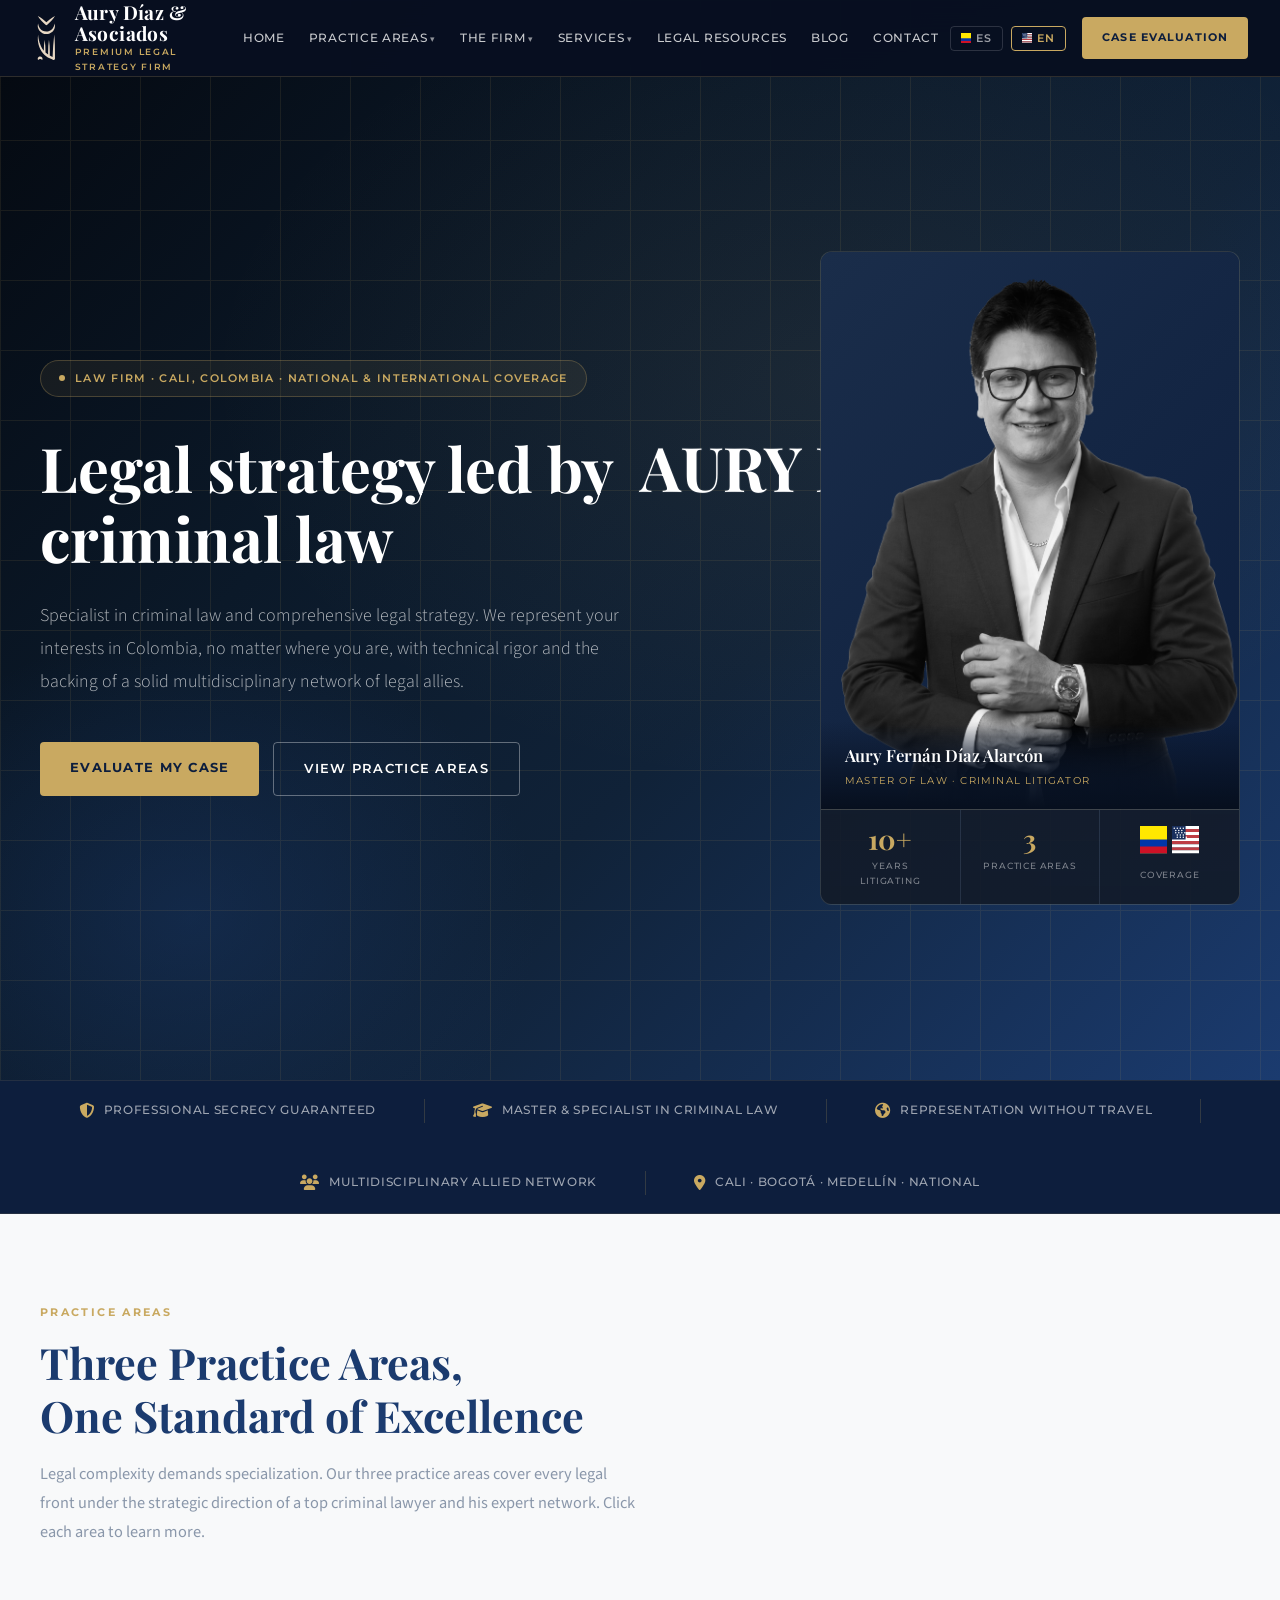
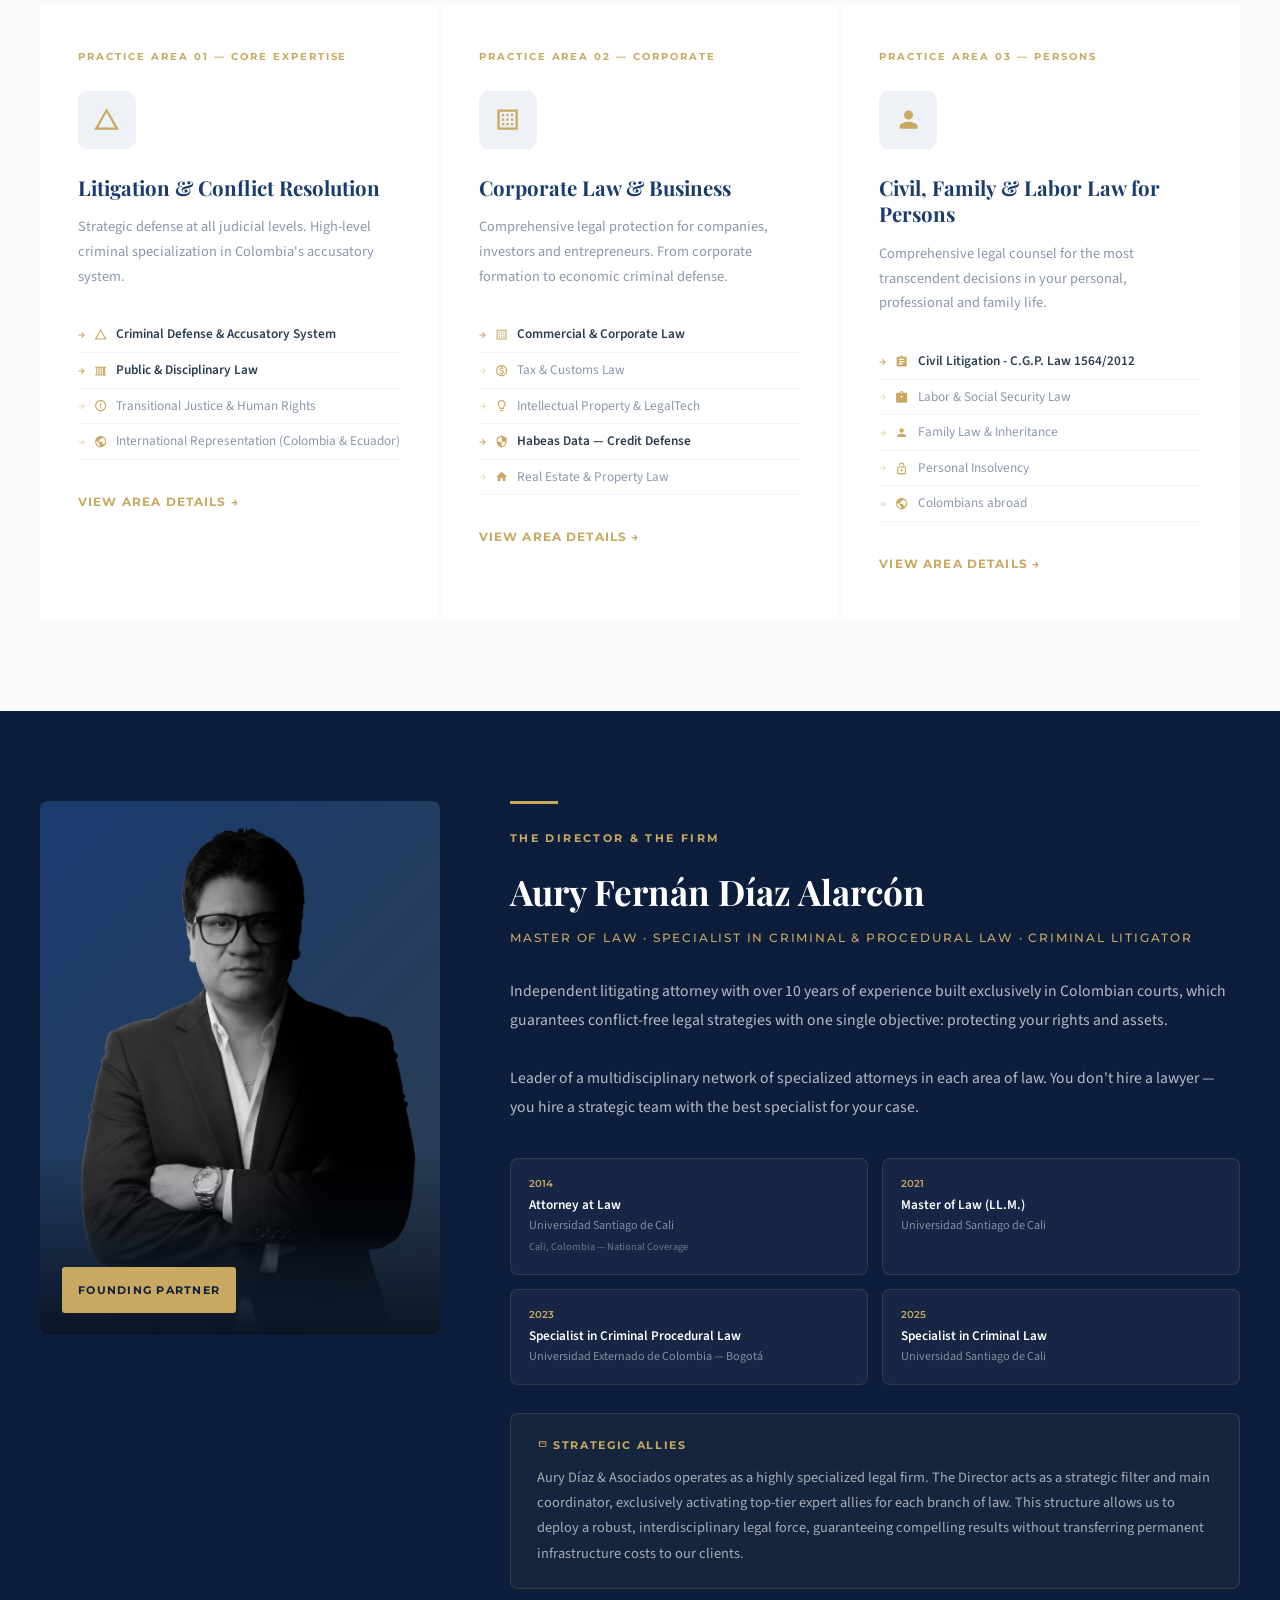
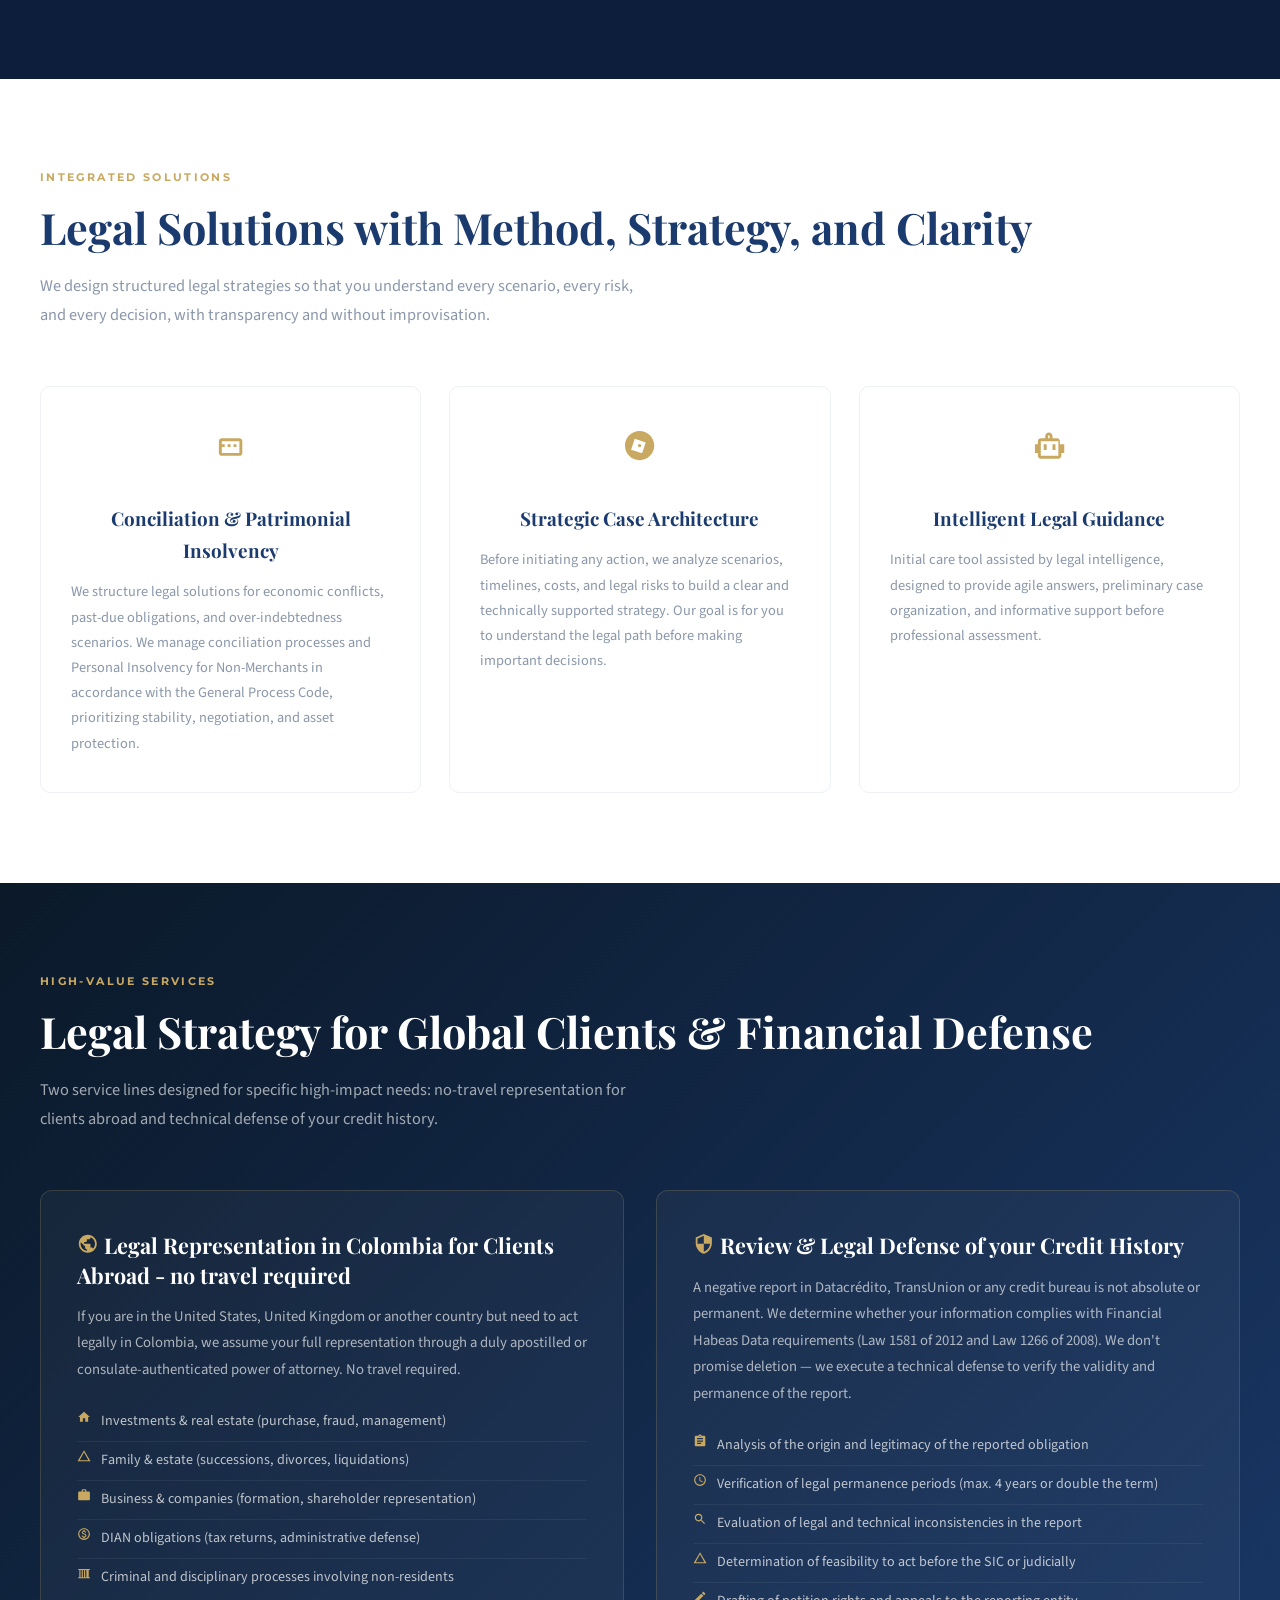
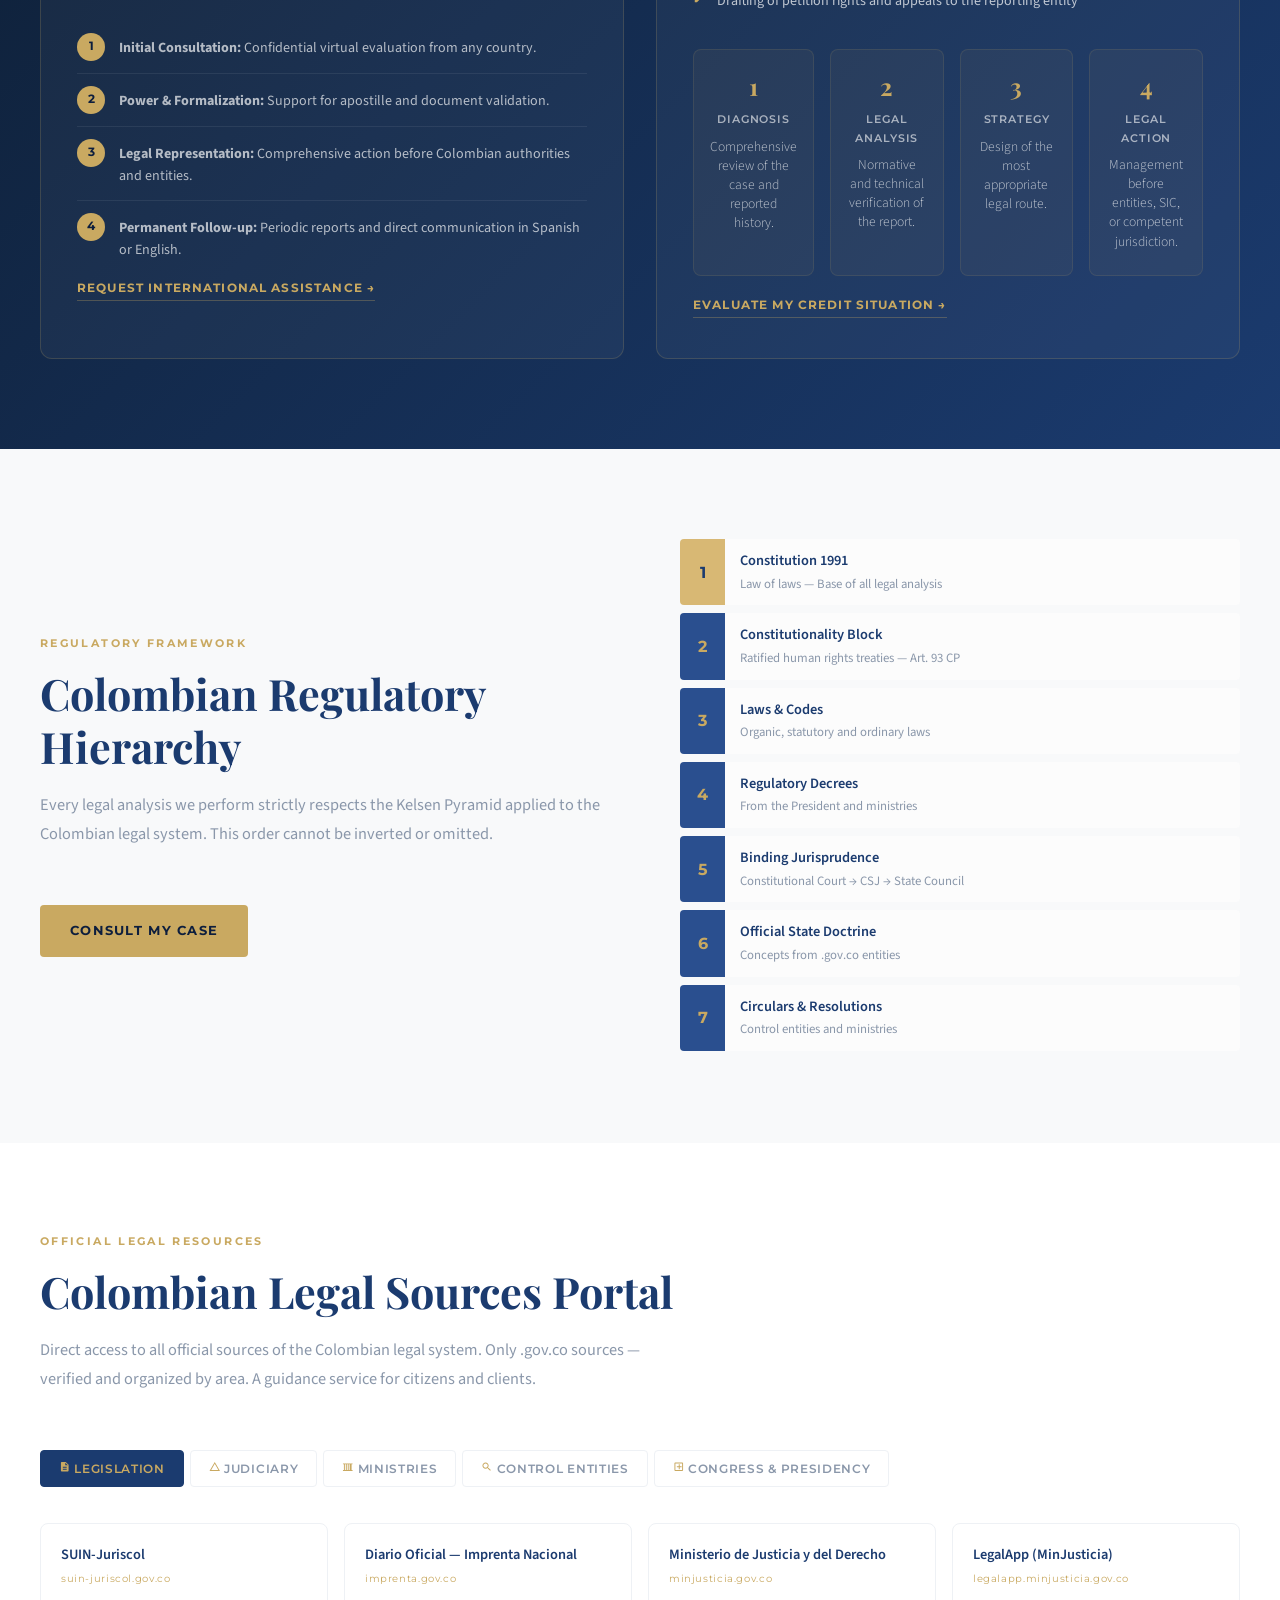
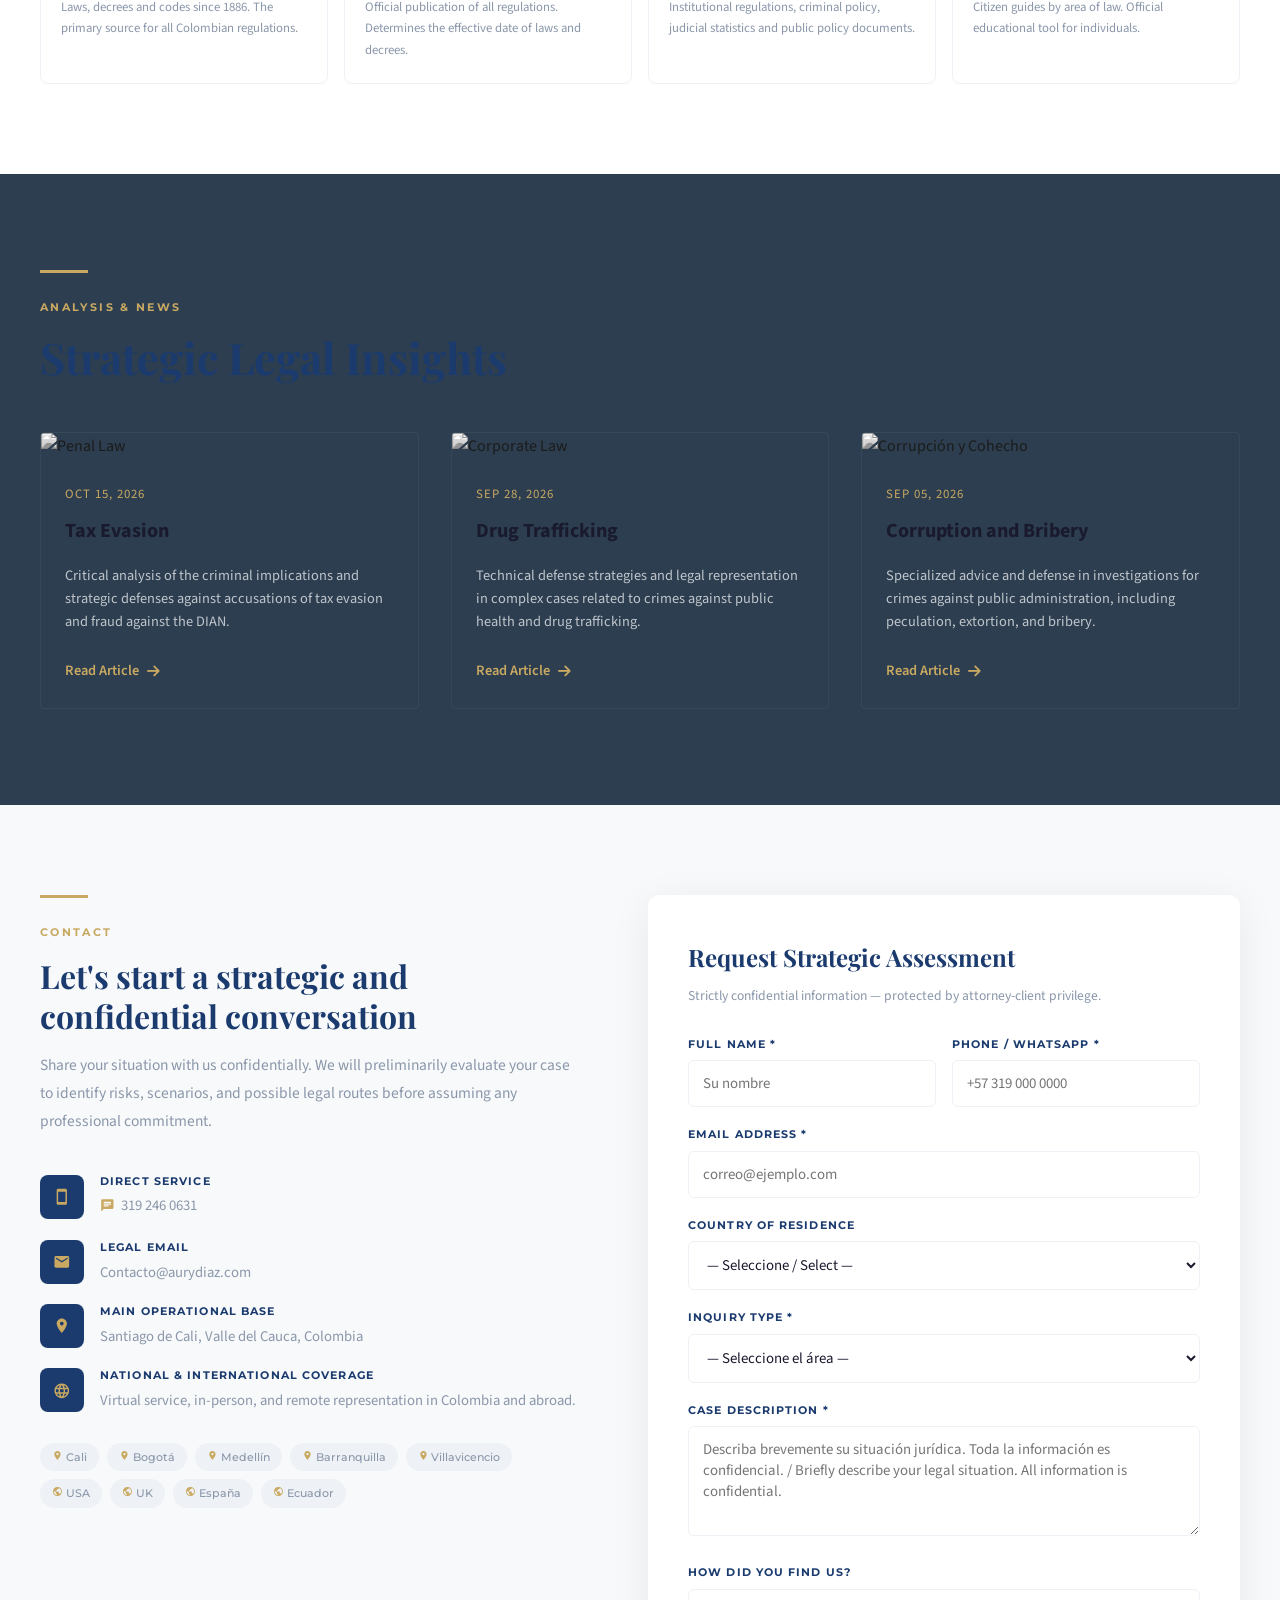
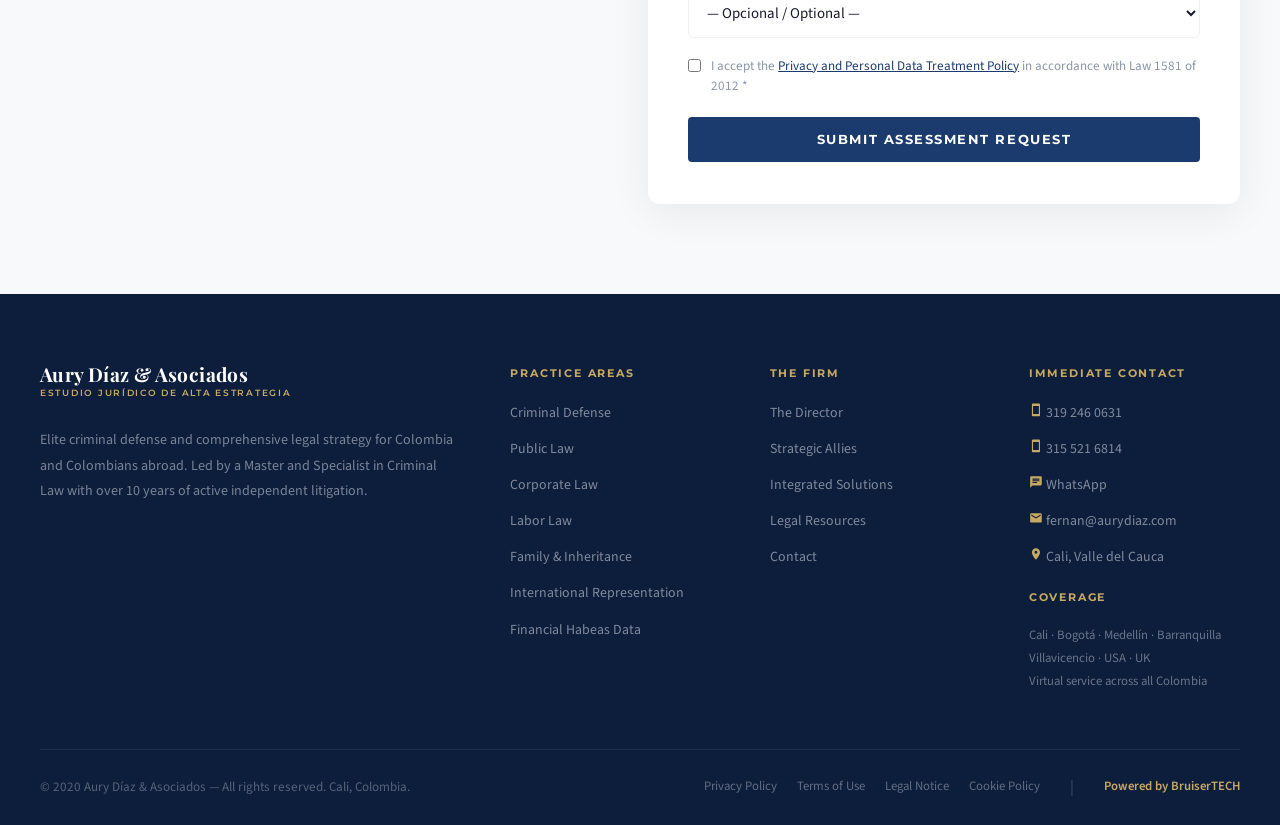
==== commit 2f379c53: "Complete hero section and layout redesign with Blog component. - Replace hero background images with" ====
--- a/index.html
+++ b/index.html
@@ -53,8 +53,8 @@
     <ul class="nav-links">
       <li><a href="#inicio" data-lang="es">Inicio</a><a href="#inicio" data-lang="en">Home</a></li>
       <li>
-        <a href="#areas" class="has-sub" data-lang="es">Áreas de Práctica ▼</a>
-        <a href="#areas" class="has-sub" data-lang="en">Practice Areas ▼</a>
+        <a href="#areas" class="has-sub" data-lang="es">Áreas de Práctica</a>
+        <a href="#areas" class="has-sub" data-lang="en">Practice Areas</a>
         <div class="mega-menu">
           <div class="mega-col">
             <h4 data-lang="es"><svg class="emoji-svg" viewBox="0 0 24 24" fill="var(--gold)" width="1em" height="1em"><path d="M12 2L1 21h22L12 2zm0 3.516L19.38 19H4.62L12 5.516z"/></svg> Litigios y Conflictos</h4>
@@ -90,8 +90,8 @@
         </div>
       </li>
       <li>
-        <a href="#director" class="has-sub" data-lang="es">La Firma ▼</a>
-        <a href="#director" class="has-sub" data-lang="en">The Firm ▼</a>
+        <a href="#director" class="has-sub" data-lang="es">La Firma</a>
+        <a href="#director" class="has-sub" data-lang="en">The Firm</a>
         <div class="dropdown">
           <a href="#director" data-lang="es">El Director</a><a href="#director" data-lang="en">The Director</a>
           <a href="#director" data-lang="es">Aliados Estratégicos</a><a href="#director" data-lang="en">Strategic Allies</a>
@@ -99,8 +99,8 @@
         </div>
       </li>
       <li>
-        <a href="#servicios-estrategicos" class="has-sub" data-lang="es">Servicios ▼</a>
-        <a href="#servicios-estrategicos" class="has-sub" data-lang="en">Services ▼</a>
+        <a href="#servicios-estrategicos" class="has-sub" data-lang="es">Servicios</a>
+        <a href="#servicios-estrategicos" class="has-sub" data-lang="en">Services</a>
         <div class="dropdown">
           <a href="#servicios-estrategicos" data-lang="es"><svg class="emoji-svg" viewBox="0 0 24 24" fill="var(--gold)" width="1em" height="1em"><path d="M12 2C6.48 2 2 6.48 2 12s4.48 10 10 10 10-4.48 10-10S17.52 2 12 2zm-1 17.93c-3.95-.49-7-3.85-7-7.93 0-.62.08-1.21.21-1.79L9 15v1c0 1.1.9 2 2 2v1.93zm6.9-2.54c-.26-.81-1-1.39-1.9-1.39h-1v-3c0-.55-.45-1-1-1H8v-2h2c.55 0 1-.45 1-1V7h2c1.1 0 2-.9 2-2v-.41c2.93 1.19 5 4.06 5 7.41 0 2.08-.8 3.97-2.1 5.39z"/></svg> Representación Internacional</a><a href="#servicios-estrategicos" data-lang="en"><svg class="emoji-svg" viewBox="0 0 24 24" fill="var(--gold)" width="1em" height="1em"><path d="M12 2C6.48 2 2 6.48 2 12s4.48 10 10 10 10-4.48 10-10S17.52 2 12 2zm-1 17.93c-3.95-.49-7-3.85-7-7.93 0-.62.08-1.21.21-1.79L9 15v1c0 1.1.9 2 2 2v1.93zm6.9-2.54c-.26-.81-1-1.39-1.9-1.39h-1v-3c0-.55-.45-1-1-1H8v-2h2c.55 0 1-.45 1-1V7h2c1.1 0 2-.9 2-2v-.41c2.93 1.19 5 4.06 5 7.41 0 2.08-.8 3.97-2.1 5.39z"/></svg> International Representation</a>
           <a href="#servicios-estrategicos" data-lang="es"><svg class="emoji-svg" viewBox="0 0 24 24" fill="var(--gold)" width="1em" height="1em"><path d="M12 1L3 5v6c0 5.55 3.84 10.74 9 12 5.16-1.26 9-6.45 9-12V5l-9-4zm0 10.99h7c-.53 4.12-3.28 7.79-7 8.94V12H5V6.3l7-3.11v8.8z"/></svg> Habeas Data Financiero</a><a href="#servicios-estrategicos" data-lang="en"><svg class="emoji-svg" viewBox="0 0 24 24" fill="var(--gold)" width="1em" height="1em"><path d="M12 1L3 5v6c0 5.55 3.84 10.74 9 12 5.16-1.26 9-6.45 9-12V5l-9-4zm0 10.99h7c-.53 4.12-3.28 7.79-7 8.94V12H5V6.3l7-3.11v8.8z"/></svg> Financial Data Defense</a>
@@ -109,6 +109,7 @@
         </div>
       </li>
       <li><a href="#recursos" data-lang="es">Recursos Jurídicos</a><a href="#recursos" data-lang="en">Legal Resources</a></li>
+      <li><a href="#blog" data-lang="es">Blog</a><a href="#blog" data-lang="en">Blog</a></li>
       <li><a href="#contacto" data-lang="es">Contacto</a><a href="#contacto" data-lang="en">Contact</a></li>
     </ul>
 
@@ -137,10 +138,10 @@
   <div class="mobile-section" data-lang="en">Navigation</div>
   <a href="#inicio" onclick="closeMobile()" data-lang="es">Inicio</a>
   <a href="#inicio" onclick="closeMobile()" data-lang="en">Home</a>
-  <a href="#areas" onclick="closeMobile()" data-lang="es">Áreas de Práctica ▼</a>
-  <a href="#areas" onclick="closeMobile()" data-lang="en">Practice Areas ▼</a>
-  <a href="#director" onclick="closeMobile()" data-lang="es">La Firma ▼</a>
-  <a href="#director" onclick="closeMobile()" data-lang="en">The Firm ▼</a>
+  <a href="#areas" onclick="closeMobile()" data-lang="es">Áreas de Práctica</a>
+  <a href="#areas" onclick="closeMobile()" data-lang="en">Practice Areas</a>
+  <a href="#director" onclick="closeMobile()" data-lang="es">La Firma</a>
+  <a href="#director" onclick="closeMobile()" data-lang="en">The Firm</a>
   <a href="#servicios-estrategicos" onclick="closeMobile()" data-lang="es"><svg class="emoji-svg" viewBox="0 0 24 24" fill="var(--gold)" width="1em" height="1em"><path d="M12 2C6.48 2 2 6.48 2 12s4.48 10 10 10 10-4.48 10-10S17.52 2 12 2zm-1 17.93c-3.95-.49-7-3.85-7-7.93 0-.62.08-1.21.21-1.79L9 15v1c0 1.1.9 2 2 2v1.93zm6.9-2.54c-.26-.81-1-1.39-1.9-1.39h-1v-3c0-.55-.45-1-1-1H8v-2h2c.55 0 1-.45 1-1V7h2c1.1 0 2-.9 2-2v-.41c2.93 1.19 5 4.06 5 7.41 0 2.08-.8 3.97-2.1 5.39z"/></svg> Representación Internacional</a>
   <a href="#servicios-estrategicos" onclick="closeMobile()" data-lang="en"><svg class="emoji-svg" viewBox="0 0 24 24" fill="var(--gold)" width="1em" height="1em"><path d="M12 2C6.48 2 2 6.48 2 12s4.48 10 10 10 10-4.48 10-10S17.52 2 12 2zm-1 17.93c-3.95-.49-7-3.85-7-7.93 0-.62.08-1.21.21-1.79L9 15v1c0 1.1.9 2 2 2v1.93zm6.9-2.54c-.26-.81-1-1.39-1.9-1.39h-1v-3c0-.55-.45-1-1-1H8v-2h2c.55 0 1-.45 1-1V7h2c1.1 0 2-.9 2-2v-.41c2.93 1.19 5 4.06 5 7.41 0 2.08-.8 3.97-2.1 5.39z"/></svg> International Representation</a>
   <a href="#servicios-estrategicos" onclick="closeMobile()" data-lang="es"><svg class="emoji-svg" viewBox="0 0 24 24" fill="var(--gold)" width="1em" height="1em"><path d="M12 1L3 5v6c0 5.55 3.84 10.74 9 12 5.16-1.26 9-6.45 9-12V5l-9-4zm0 10.99h7c-.53 4.12-3.28 7.79-7 8.94V12H5V6.3l7-3.11v8.8z"/></svg> Habeas Data Financiero</a>
@@ -160,6 +161,7 @@
 <!-- ═══════════════════════════════════ HERO ═══════════════════════════════════ -->
 <section class="hero" id="inicio">
   <div class="hero-grid"></div>
+  <h1 class="hero-huge-text" aria-hidden="true">AURY DIAZ</h1>
   <div class="hero-container">
     <div class="hero-content">
       <div class="hero-badge">
@@ -188,7 +190,7 @@
     <div class="hero-photo-card">
       <div class="hero-photo-inner">
         <!-- Photo 1 (seated, casual-professional) is preferred per client -->
-        <img src="img/main.png" alt="Dr. Aury Fernán Díaz Alarcón" id="hero-img">
+        <img src="img/main.png" alt="Dr. Aury Fernán Díaz Alarcón" id="hero-img" class="grayscale mask-gradient-hero">
         <div class="hero-photo-tag">
           <div class="hero-photo-name">Aury Fernán Díaz Alarcón</div>
           <div class="hero-photo-role" data-lang="es">Magíster en Derecho · Penalista Litigante</div>
@@ -325,7 +327,7 @@
   <div class="container">
     <div class="director-grid">
       <div class="director-photo">
-        <img src="img/sinester.png" alt="Dr. Aury Fernán Díaz Alarcón" class="sinester-img">
+        <img src="img/sinester.png" alt="Dr. Aury Fernán Díaz Alarcón" class="sinester-img grayscale mask-gradient-sinester">
         <div class="director-photo-tag"><span data-lang="es">Socio Fundador</span><span data-lang="en">Founding Partner</span></div>
       </div>
       <div class="director-content">
@@ -687,6 +689,53 @@
   </div>
 </section>
 
+
+<!-- ═══════════════════════════════════ BLOG ═══════════════════════════════════ -->
+<section class="blog-section" id="blog">
+  <div class="container">
+    <div class="gold-line"></div>
+    <span class="section-badge" data-lang="es">Análisis y Actualidad</span>
+    <span class="section-badge" data-lang="en">Analysis & News</span>
+    <h2 class="section-title" data-lang="es">Insights Jurídicos Estratégicos</h2>
+    <h2 class="section-title" data-lang="en">Strategic Legal Insights</h2>
+    <div class="blog-grid">
+      <div class="blog-card reveal">
+        <img src="https://images.unsplash.com/photo-1589829085413-56de8ae18c73?auto=format&fit=crop&q=80&w=800" alt="Penal Law" class="blog-img">
+        <div class="blog-content">
+          <span class="blog-date">Oct 15, 2026</span>
+          <h3 data-lang="es">Evasión de Impuestos</h3>
+          <h3 data-lang="en">Tax Evasion</h3>
+          <p data-lang="es">Análisis crítico de las implicaciones penales y las defensas estratégicas frente a las acusaciones de evasión fiscal y fraude a la DIAN.</p>
+          <p data-lang="en">Critical analysis of the criminal implications and strategic defenses against accusations of tax evasion and fraud against the DIAN.</p>
+          <a href="#" class="blog-link" onclick="return false;"><span data-lang="es">Leer Artículo</span><span data-lang="en">Read Article</span> <i class="fas fa-arrow-right"></i></a>
+        </div>
+      </div>
+      <div class="blog-card reveal">
+        <img src="https://images.unsplash.com/photo-1450101499163-c8848c66ca85?auto=format&fit=crop&q=80&w=800" alt="Corporate Law" class="blog-img">
+        <div class="blog-content">
+          <span class="blog-date">Sep 28, 2026</span>
+          <h3 data-lang="es">Narcotráfico</h3>
+          <h3 data-lang="en">Drug Trafficking</h3>
+          <p data-lang="es">Estrategias de defensa técnica y representación legal en casos complejos relacionados con delitos contra la salud pública y narcotráfico.</p>
+          <p data-lang="en">Technical defense strategies and legal representation in complex cases related to crimes against public health and drug trafficking.</p>
+          <a href="#" class="blog-link" onclick="return false;"><span data-lang="es">Leer Artículo</span><span data-lang="en">Read Article</span> <i class="fas fa-arrow-right"></i></a>
+        </div>
+      </div>
+      <div class="blog-card reveal">
+        <img src="https://images.unsplash.com/photo-1505664173615-04b2a3a5f7af?auto=format&fit=crop&q=80&w=800" alt="Corrupción y Cohecho" class="blog-img">
+        <div class="blog-content">
+          <span class="blog-date">Sep 05, 2026</span>
+          <h3 data-lang="es">Corrupción y Cohecho</h3>
+          <h3 data-lang="en">Corruption and Bribery</h3>
+          <p data-lang="es">Asesoría especializada y defensa en investigaciones por delitos contra la administración pública, incluyendo peculado, concusión y cohecho.</p>
+          <p data-lang="en">Specialized advice and defense in investigations for crimes against public administration, including peculation, extortion, and bribery.</p>
+          <a href="#" class="blog-link" onclick="return false;"><span data-lang="es">Leer Artículo</span><span data-lang="en">Read Article</span> <i class="fas fa-arrow-right"></i></a>
+        </div>
+      </div>
+    </div>
+  </div>
+</section>
+
 <!-- ═══════════════════════════════════ CONTACTO ═══════════════════════════════════ -->
 <section class="contacto-section" id="contacto">
   <div class="container">
--- a/css/style.css
+++ b/css/style.css
@@ -702,234 +702,127 @@
   100% { transform: translateY(70px); }
 }
 
-/* =========================================================================
-   Redesign Additions (Grayscale, Hero Text, Flat Nav, Themed Dropdowns)
-   ========================================================================= */
-
-/* Ensure main and sinester images are grayscale to match reference */
-#hero-img, .sinester-img {
+/* ====== IMAGE MASK & GRAYSCALE EFFECTS ====== */
+.grayscale {
   filter: grayscale(100%);
 }
 
-
-
-/* Ensure the navbar appears as a clean top flat bar and dropdowns are themed dark */
-.navbar {
-  background: var(--bg-color);
-  border-bottom: 1px solid rgba(255, 255, 255, 0.05);
-}
-.nav-links > li > a {
+.mask-gradient-hero {
+  -webkit-mask-image: linear-gradient(to top, transparent 0%, black 15%);
+  mask-image: linear-gradient(to top, transparent 0%, black 15%);
+}
+
+.mask-gradient-sinester {
+  -webkit-mask-image: linear-gradient(to top, transparent 0%, black 20%);
+  mask-image: linear-gradient(to top, transparent 0%, black 20%);
+}
+
+.sinester-img {
+  width: 100%;
+  height: auto;
+  border-radius: 4px;
+}
+
+/* ====== HUGE HERO TEXT ====== */
+.hero-huge-text {
+  position: absolute;
+  top: 40%;
+  left: 50%;
+  transform: translate(-50%, -50%);
+  font-size: clamp(6rem, 15vw, 15rem);
+  font-weight: 800;
+  color: transparent;
+  -webkit-text-stroke: 2px rgba(255, 255, 255, 0.05);
   text-transform: uppercase;
-  font-size: 0.85rem;
-  letter-spacing: 1px;
-}
-
-/* Re-theme nested sub-menus (mega-menu and dropdowns) instead of deleting them */
-.mega-menu, .dropdown {
-  background: var(--secondary) !important;
-  color: var(--text-color) !important;
-  border: 1px solid rgba(255, 255, 255, 0.1);
-}
-.mega-menu h4 {
-  color: var(--accent) !important;
-}
-.mega-menu a, .dropdown a {
-  color: var(--text-color) !important;
-}
-.mega-menu a:hover, .dropdown a:hover {
-  background: rgba(212, 175, 55, 0.1) !important;
-  color: var(--accent) !important;
-}
-
-/* Override Hero Layout to match ejemplo.webp */
-.hero {
-  min-height: 100vh;
-  display: flex;
-  align-items: center;
-  background: radial-gradient(circle at 50% 50%, #1a1a1a 0%, #050505 100%) !important;
-  padding-top: 100px; /* space for navbar */
-}
-.hero-grid { display: none; } /* Remove background animation */
+  white-space: nowrap;
+  pointer-events: none;
+  z-index: 0;
+  user-select: none;
+  font-family: var(--font-primary);
+  line-height: 1;
+}
 
 .hero-container {
-  max-width: 1400px;
-  width: 100%;
-  margin: 0 auto;
-  display: grid;
-  grid-template-columns: 1fr 1fr;
-  align-items: center;
   position: relative;
-  z-index: 10;
-}
-
-.hero-content {
-  padding-right: 50px;
-  z-index: 20;
-}
-
-.hero-photo-card {
-  background: transparent;
-  border: none;
-  box-shadow: none;
-  position: relative;
-  z-index: 10;
-}
-.hero-photo-inner {
-  border: none;
-  background: transparent;
-}
-#hero-img {
-  width: 100%;
-  max-width: 600px;
-  object-fit: cover;
-  filter: grayscale(100%) contrast(1.1);
-  mask-image: linear-gradient(to bottom, black 80%, transparent 100%);
-  -webkit-mask-image: linear-gradient(to bottom, black 80%, transparent 100%);
-}
-
-.hero-photo-tag, .hero-stats {
-  /* keep visible but restyle to be subtle or match the image vibe */
-  background: rgba(10, 10, 10, 0.8) !important;
-  border-color: rgba(255, 255, 255, 0.1) !important;
-  color: var(--text-color) !important;
-}
-
-/* Move huge text to background of hero container */
-.hero::before {
-  content: 'AURY DIAZ';
-  position: absolute;
-  top: 15%;
-  left: 50%;
-  transform: translateX(-50%);
-  font-size: 20vw;
-  font-family: 'Times New Roman', Times, serif;
-  font-weight: 100;
-  text-transform: uppercase;
-  color: rgba(255, 255, 255, 0.02);
-  white-space: nowrap;
-  letter-spacing: 0.1em;
-  z-index: 1; /* Behind content, over background */
-}
-
-/* =========================================================================
-   HOLISTIC REDESIGN (Matching example.webp layout vibe)
-   ========================================================================= */
-
-/* Use serif for major headings */
-h1, h2, h3, .hero::before {
-  font-family: 'Times New Roman', Times, serif;
-  font-weight: normal;
-}
-
-/* Make practice area cards look like the example's 4-grid */
-.area-card {
-  background: var(--secondary) !important;
-  border: 1px solid rgba(255, 255, 255, 0.05) !important;
-  border-radius: 8px !important;
-  padding: 30px !important;
-  text-align: left !important;
-  box-shadow: none !important;
-}
-.area-icon {
-  background: transparent !important;
-  color: var(--accent) !important;
-  text-align: left;
-  display: block;
-  margin-bottom: 20px;
-}
-.area-icon svg {
-  fill: var(--accent) !important;
-  width: 32px;
-  height: 32px;
-}
-.area-card h3 {
-  font-size: 1.5rem;
-  margin-bottom: 15px;
-}
-.area-card p {
-  color: #a0a0a0;
-  font-size: 0.95rem;
-}
-
-/* Section Headings */
-.section-title {
-  text-align: center;
-  font-size: 2.5rem;
-  text-transform: uppercase;
-  letter-spacing: 2px;
-  margin-bottom: 50px;
-}
-.section-title::after {
-  display: none; /* Remove golden underlines if they exist, keep it clean */
-}
-
-/* The Firm / Director section */
-.director-container {
-  display: grid;
-  grid-template-columns: 1fr 1fr;
-  gap: 50px;
-  align-items: center;
-}
-@media (max-width: 900px) {
-  .director-container { grid-template-columns: 1fr; }
-}
-
-/* Ensure secondary images also match the vibe */
-.director-img {
-  filter: grayscale(100%);
-  border-radius: 0; /* Remove rounded corners if any */
-  border: none !important;
-}
-
-/* Resources / Blog Cards */
-.resource-grid {
+  z-index: 1;
+}
+
+/* ====== BLOG ====== */
+.blog-section {
+  padding: 6rem 0;
+  background-color: var(--carbon);
+}
+
+.blog-grid {
   display: grid;
   grid-template-columns: repeat(auto-fit, minmax(300px, 1fr));
-  gap: 30px;
-}
-.resource-card {
-  background: transparent !important;
-  border: none !important;
-  text-align: left !important;
-}
-.resource-card img {
-  border-radius: 8px;
+  gap: 2rem;
+  margin-top: 3rem;
+}
+
+.blog-card {
+  background: var(--dark-overlay);
+  border: 1px solid rgba(255, 255, 255, 0.05);
+  border-radius: 4px;
+  overflow: hidden;
+  transition: transform 0.3s ease, border-color 0.3s ease;
+}
+
+.blog-card:hover {
+  transform: translateY(-5px);
+  border-color: rgba(212, 175, 55, 0.3);
+}
+
+.blog-img {
+  width: 100%;
+  height: 200px;
+  object-fit: cover;
   filter: grayscale(100%);
-}
-.resource-content {
-  padding: 20px 0 !important;
-}
-
-/* FAQ / Accordion styling */
-.accordion-item {
-  background: transparent !important;
-  border: none !important;
-  border-bottom: 1px solid rgba(255, 255, 255, 0.1) !important;
-  border-radius: 0 !important;
-}
-.accordion-btn {
-  background: transparent !important;
-  padding: 20px 0 !important;
-  font-family: inherit !important;
-}
-
-/* Contact Section */
-.contact-container {
-  background: var(--secondary) !important;
-  border: 1px solid rgba(255, 255, 255, 0.05) !important;
-  border-radius: 8px !important;
-  padding: 50px !important;
-}
-.form-group input, .form-group textarea {
-  background: transparent !important;
-  border: none !important;
-  border-bottom: 1px solid rgba(255, 255, 255, 0.2) !important;
-  border-radius: 0 !important;
-}
-.btn-primary {
-  background: var(--accent) !important;
-  color: #000 !important;
-  border-radius: 0 !important;
+  transition: filter 0.3s ease;
+}
+
+.blog-card:hover .blog-img {
+  filter: grayscale(0%);
+}
+
+.blog-content {
+  padding: 1.5rem;
+}
+
+.blog-date {
+  font-size: 0.8rem;
+  color: var(--gold);
   text-transform: uppercase;
-  font-weight: bold;
-}
+  letter-spacing: 1px;
+  display: block;
+  margin-bottom: 0.5rem;
+}
+
+.blog-card h3 {
+  font-family: var(--font-primary);
+  font-size: 1.25rem;
+  margin-bottom: 1rem;
+  color: var(--text);
+}
+
+.blog-card p {
+  font-size: 0.9rem;
+  color: rgba(255, 255, 255, 0.7);
+  line-height: 1.6;
+  margin-bottom: 1.5rem;
+}
+
+.blog-link {
+  color: var(--gold);
+  font-weight: 600;
+  text-decoration: none;
+  font-size: 0.9rem;
+  display: inline-flex;
+  align-items: center;
+  gap: 0.5rem;
+  transition: gap 0.3s ease;
+}
+
+.blog-link:hover {
+  gap: 0.75rem;
+}
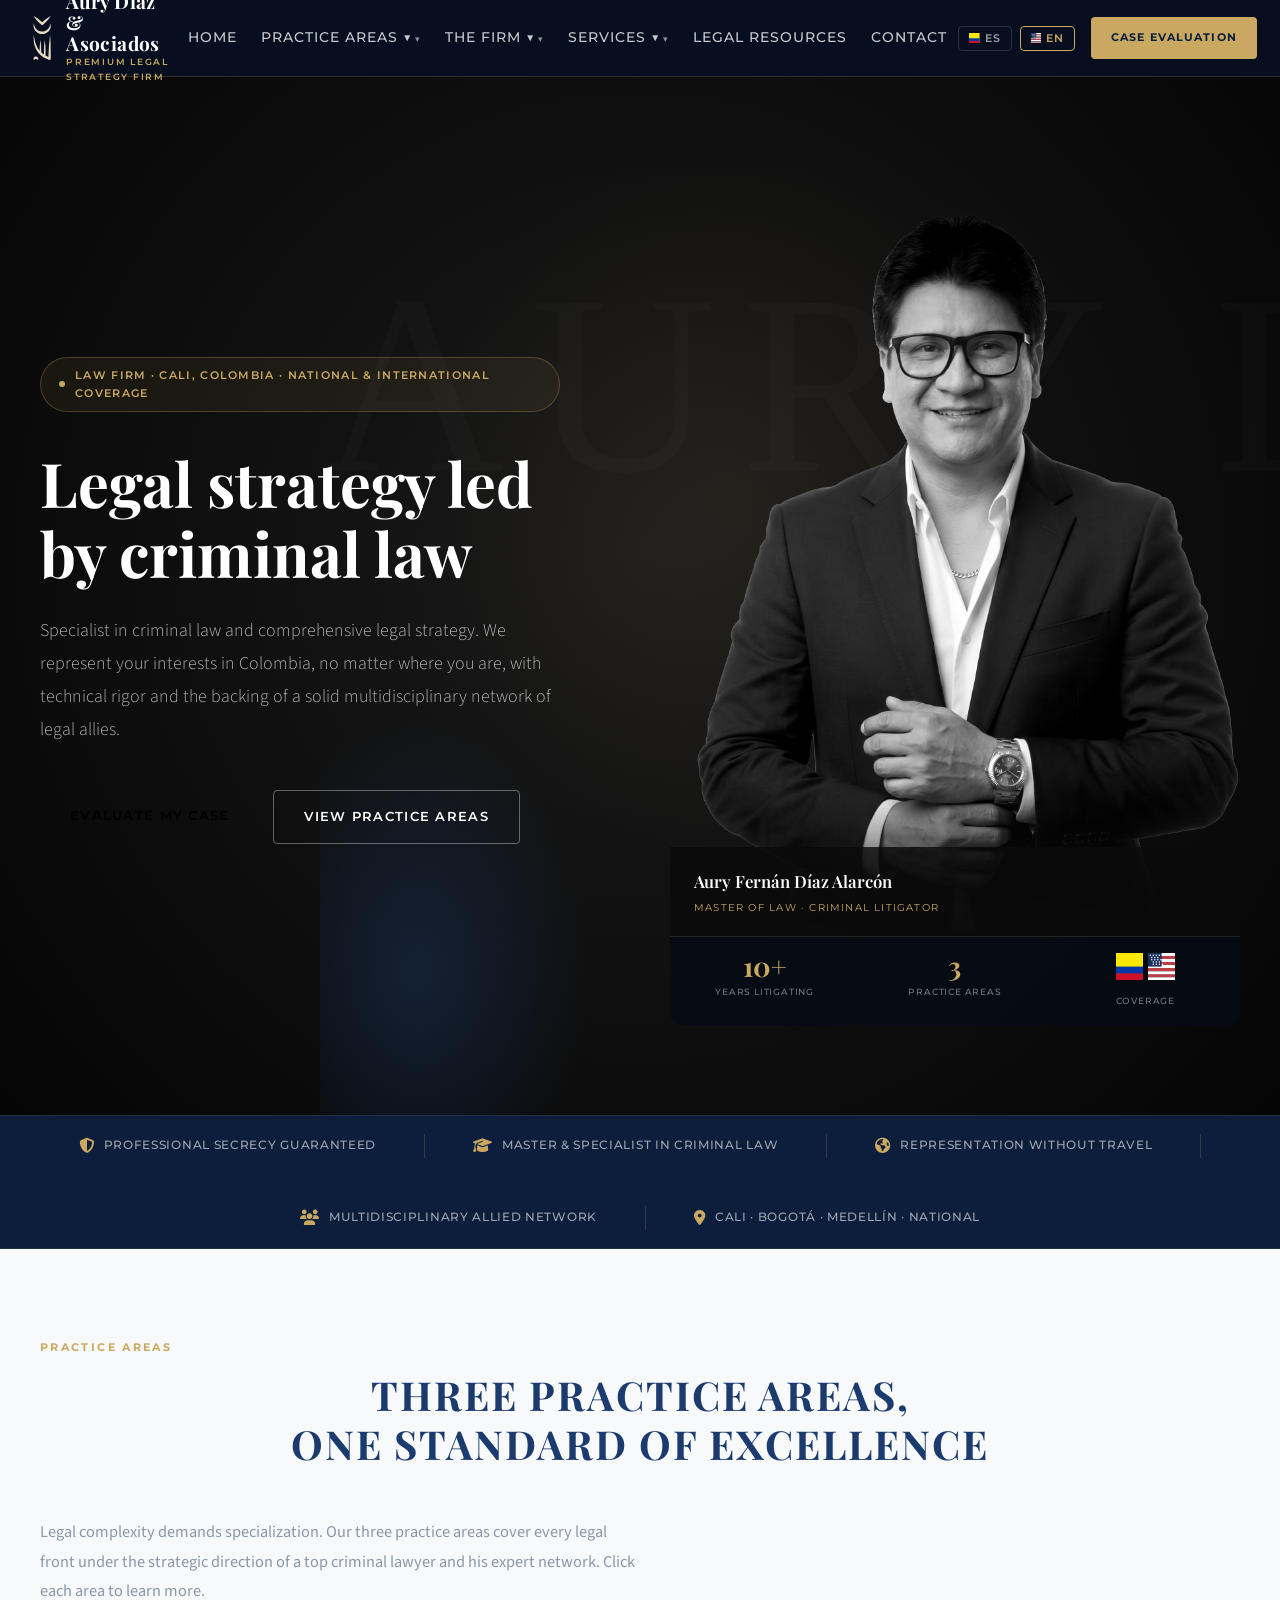
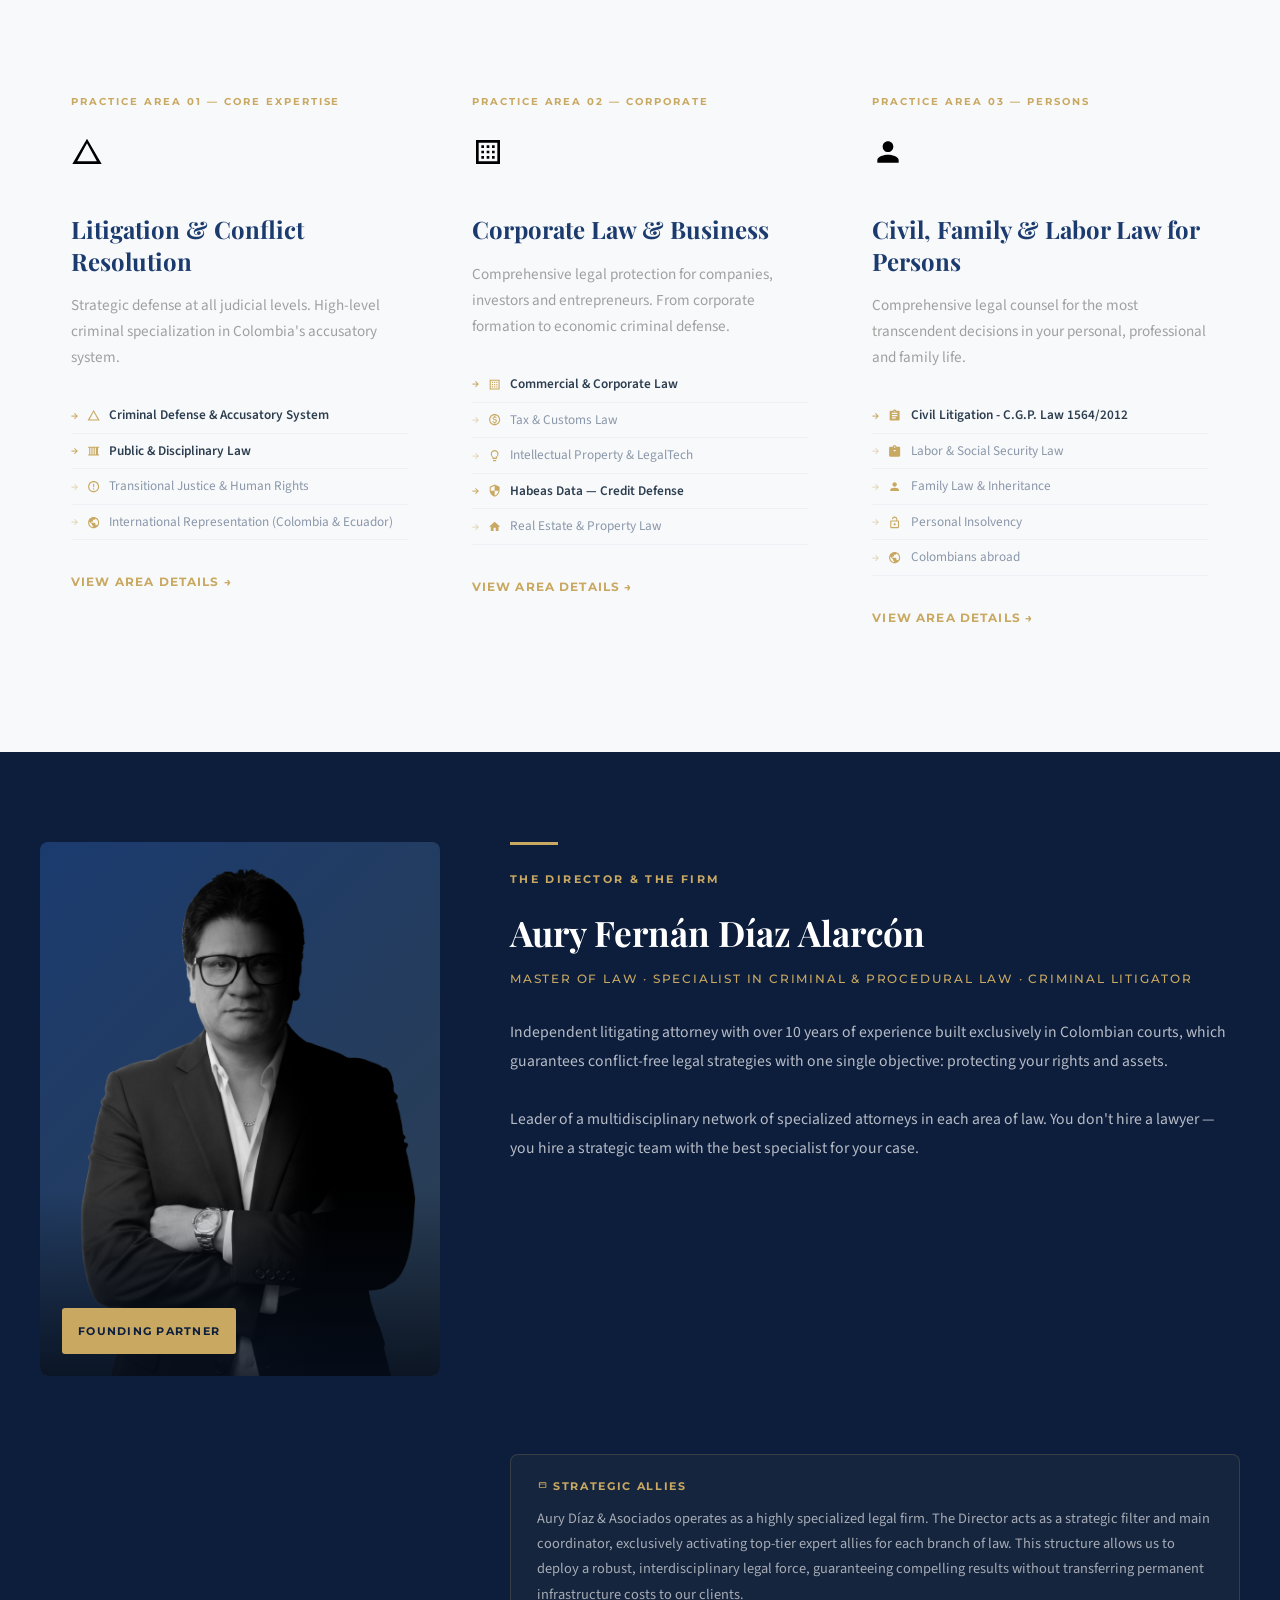
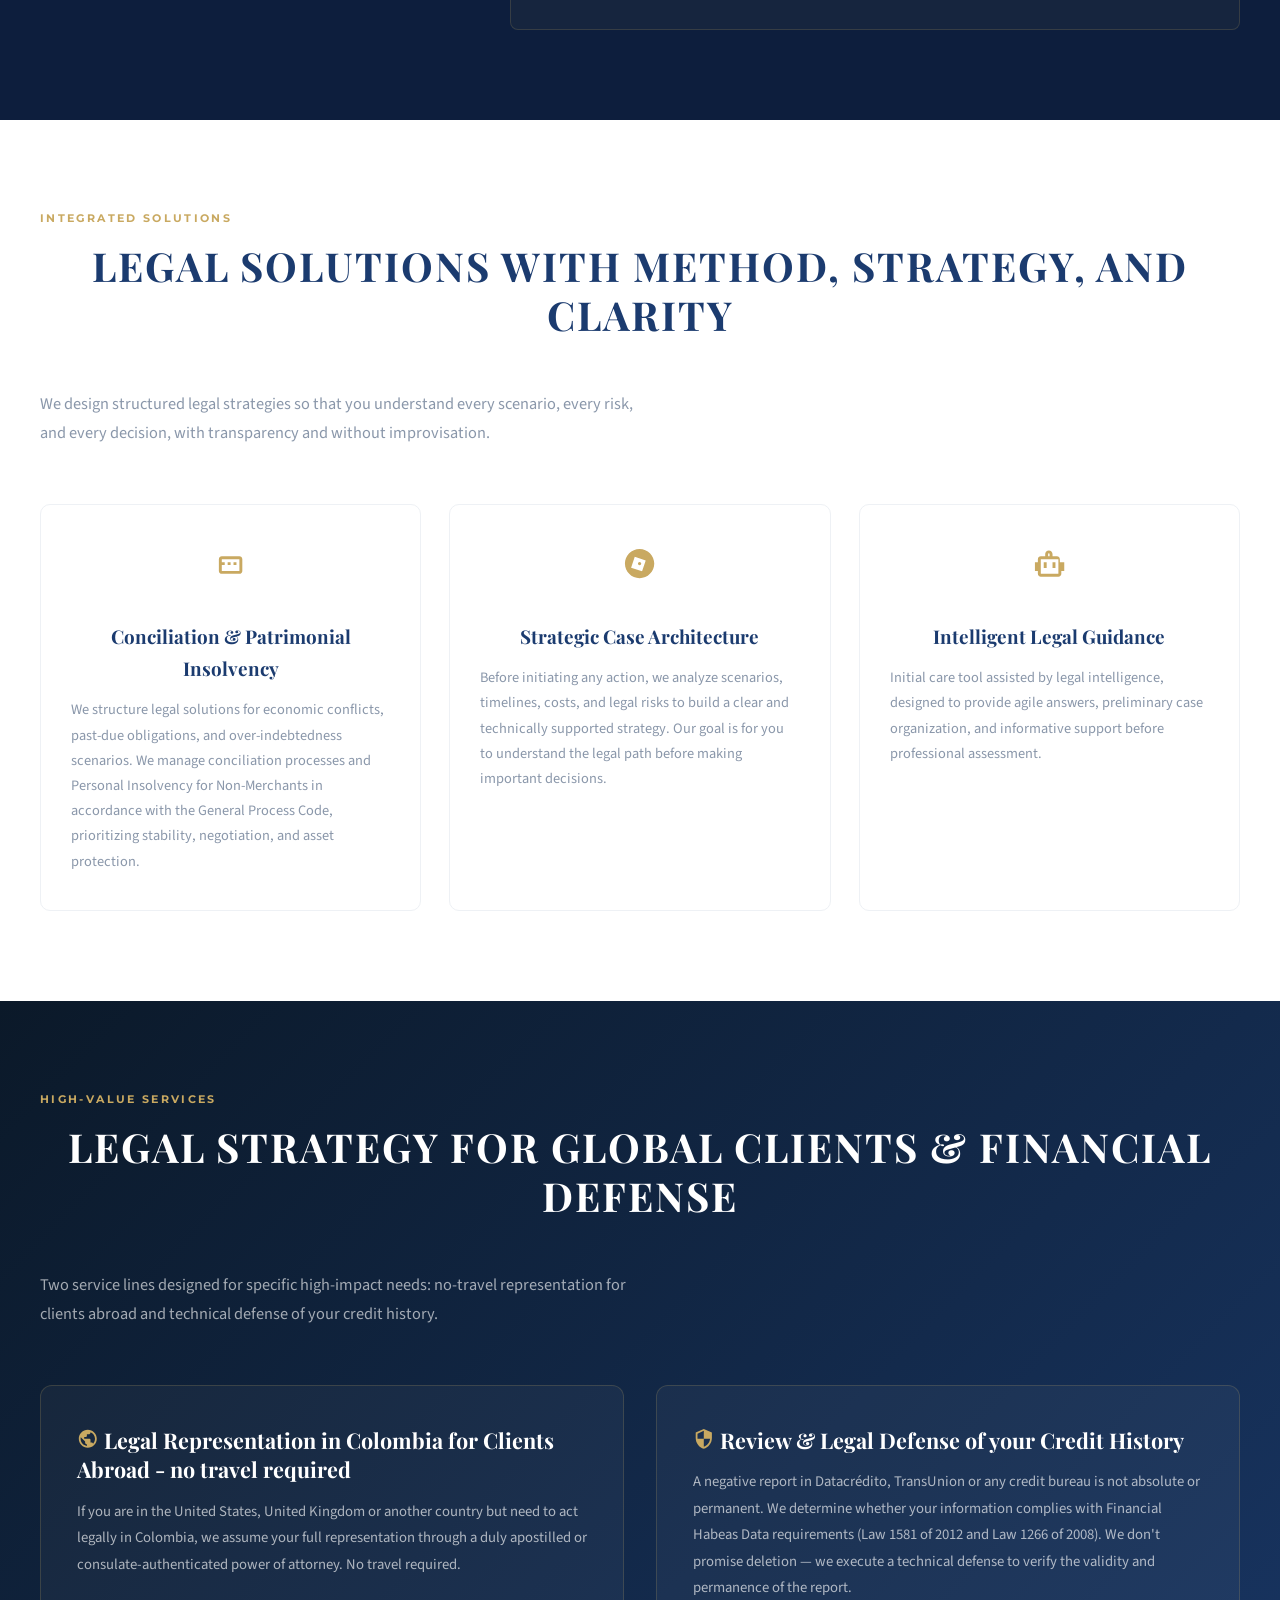
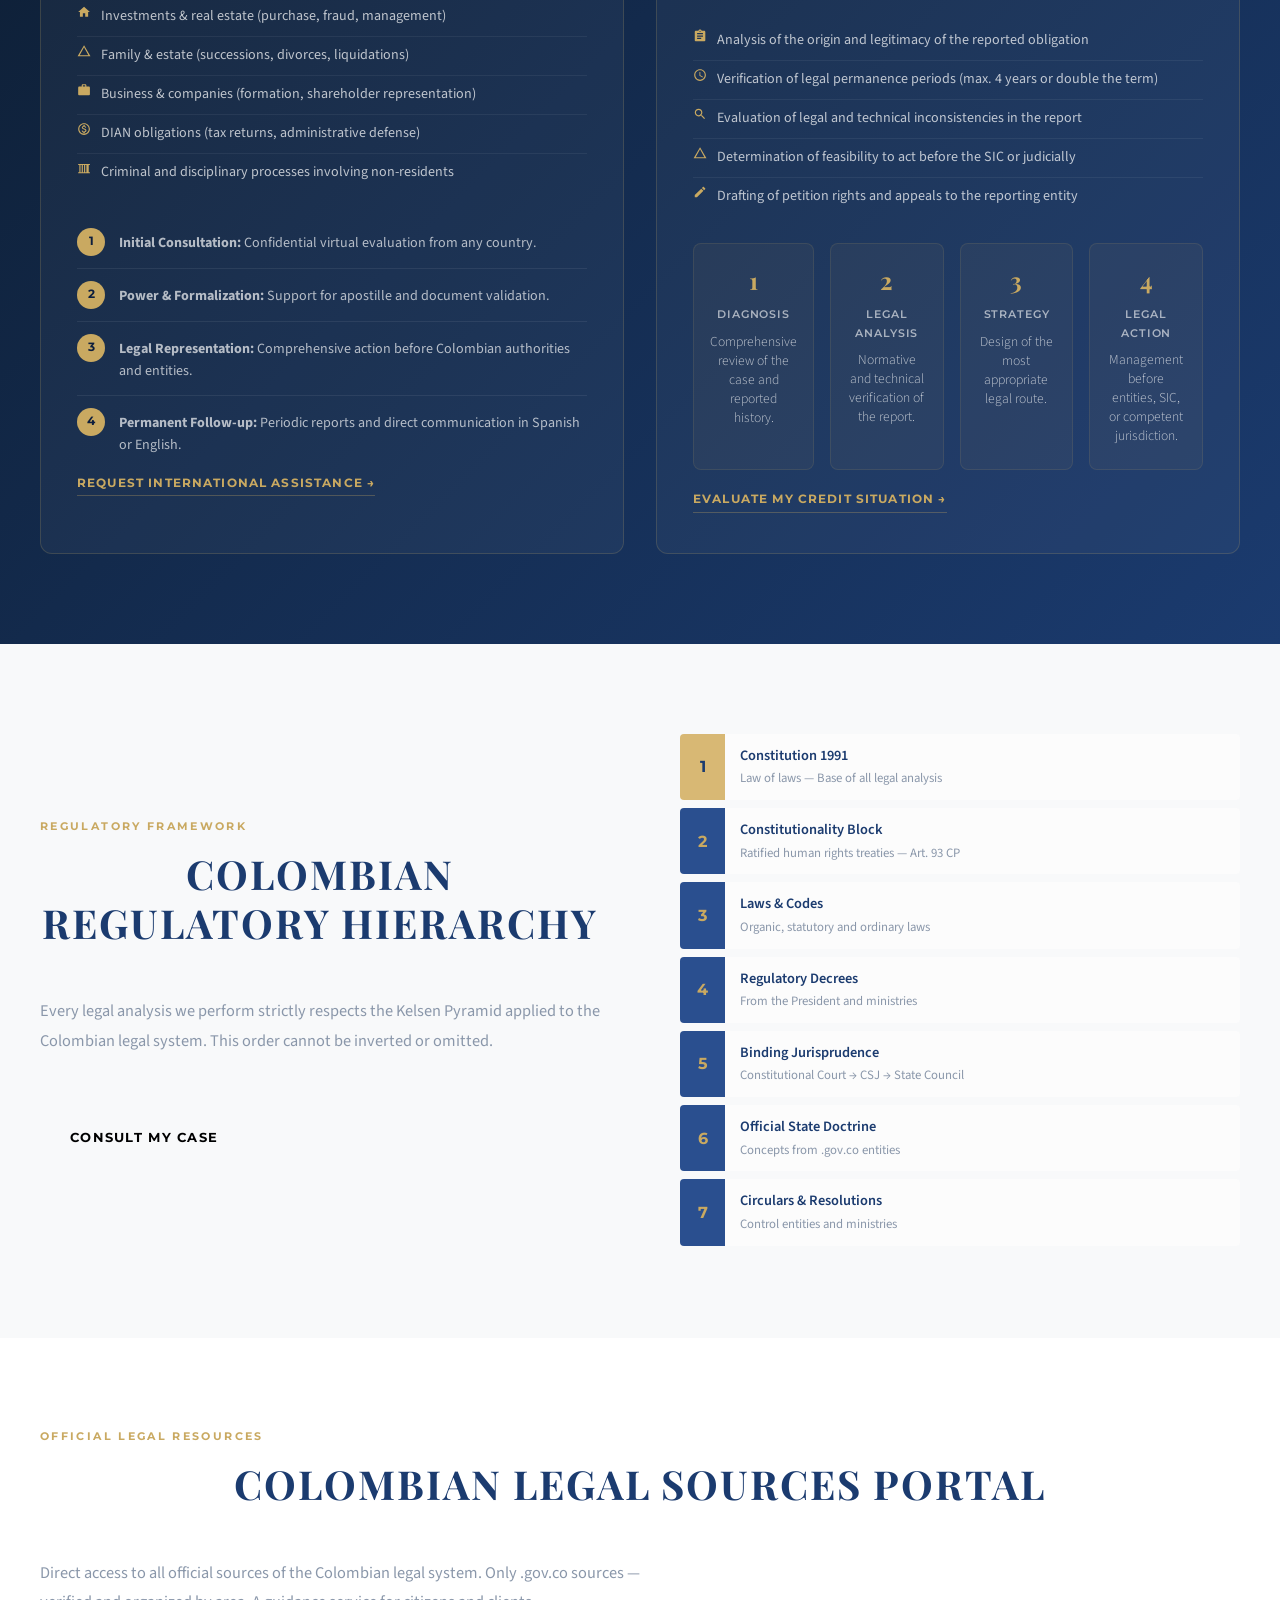
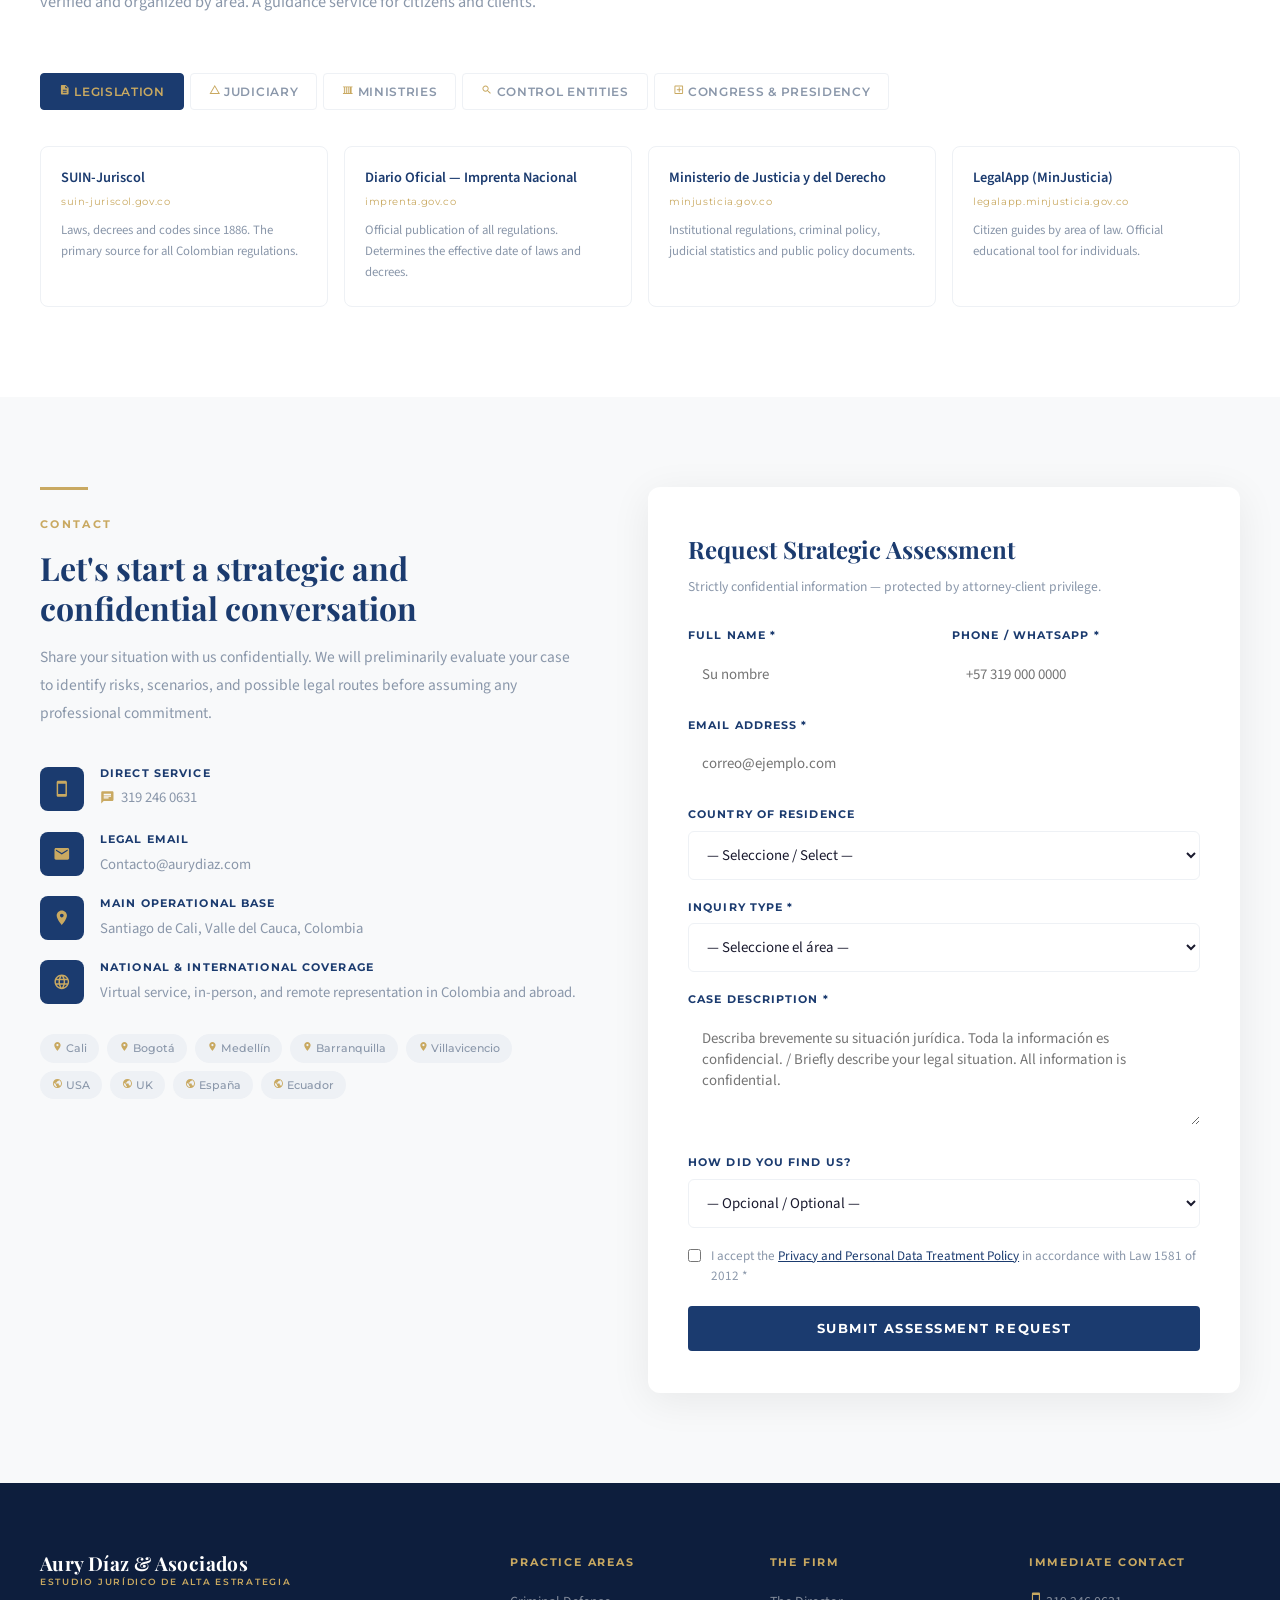
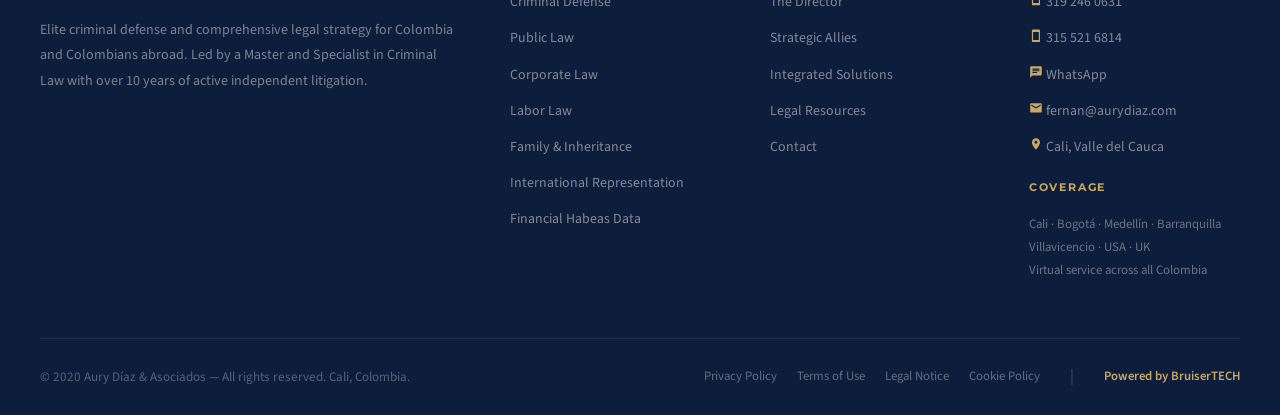
==== commit 7c08fab0: "Merge 349ae6311a261027f26ae3853eece096d9b291b3 into e070aeb09abe6140fb92f9fe35821249f56aec13" ====
--- a/index.html
+++ b/index.html
@@ -53,8 +53,8 @@
     <ul class="nav-links">
       <li><a href="#inicio" data-lang="es">Inicio</a><a href="#inicio" data-lang="en">Home</a></li>
       <li>
-        <a href="#areas" class="has-sub" data-lang="es">Áreas de Práctica</a>
-        <a href="#areas" class="has-sub" data-lang="en">Practice Areas</a>
+        <a href="#areas" class="has-sub" data-lang="es">Áreas de Práctica ▼</a>
+        <a href="#areas" class="has-sub" data-lang="en">Practice Areas ▼</a>
         <div class="mega-menu">
           <div class="mega-col">
             <h4 data-lang="es"><svg class="emoji-svg" viewBox="0 0 24 24" fill="var(--gold)" width="1em" height="1em"><path d="M12 2L1 21h22L12 2zm0 3.516L19.38 19H4.62L12 5.516z"/></svg> Litigios y Conflictos</h4>
@@ -90,8 +90,8 @@
         </div>
       </li>
       <li>
-        <a href="#director" class="has-sub" data-lang="es">La Firma</a>
-        <a href="#director" class="has-sub" data-lang="en">The Firm</a>
+        <a href="#director" class="has-sub" data-lang="es">La Firma ▼</a>
+        <a href="#director" class="has-sub" data-lang="en">The Firm ▼</a>
         <div class="dropdown">
           <a href="#director" data-lang="es">El Director</a><a href="#director" data-lang="en">The Director</a>
           <a href="#director" data-lang="es">Aliados Estratégicos</a><a href="#director" data-lang="en">Strategic Allies</a>
@@ -99,8 +99,8 @@
         </div>
       </li>
       <li>
-        <a href="#servicios-estrategicos" class="has-sub" data-lang="es">Servicios</a>
-        <a href="#servicios-estrategicos" class="has-sub" data-lang="en">Services</a>
+        <a href="#servicios-estrategicos" class="has-sub" data-lang="es">Servicios ▼</a>
+        <a href="#servicios-estrategicos" class="has-sub" data-lang="en">Services ▼</a>
         <div class="dropdown">
           <a href="#servicios-estrategicos" data-lang="es"><svg class="emoji-svg" viewBox="0 0 24 24" fill="var(--gold)" width="1em" height="1em"><path d="M12 2C6.48 2 2 6.48 2 12s4.48 10 10 10 10-4.48 10-10S17.52 2 12 2zm-1 17.93c-3.95-.49-7-3.85-7-7.93 0-.62.08-1.21.21-1.79L9 15v1c0 1.1.9 2 2 2v1.93zm6.9-2.54c-.26-.81-1-1.39-1.9-1.39h-1v-3c0-.55-.45-1-1-1H8v-2h2c.55 0 1-.45 1-1V7h2c1.1 0 2-.9 2-2v-.41c2.93 1.19 5 4.06 5 7.41 0 2.08-.8 3.97-2.1 5.39z"/></svg> Representación Internacional</a><a href="#servicios-estrategicos" data-lang="en"><svg class="emoji-svg" viewBox="0 0 24 24" fill="var(--gold)" width="1em" height="1em"><path d="M12 2C6.48 2 2 6.48 2 12s4.48 10 10 10 10-4.48 10-10S17.52 2 12 2zm-1 17.93c-3.95-.49-7-3.85-7-7.93 0-.62.08-1.21.21-1.79L9 15v1c0 1.1.9 2 2 2v1.93zm6.9-2.54c-.26-.81-1-1.39-1.9-1.39h-1v-3c0-.55-.45-1-1-1H8v-2h2c.55 0 1-.45 1-1V7h2c1.1 0 2-.9 2-2v-.41c2.93 1.19 5 4.06 5 7.41 0 2.08-.8 3.97-2.1 5.39z"/></svg> International Representation</a>
           <a href="#servicios-estrategicos" data-lang="es"><svg class="emoji-svg" viewBox="0 0 24 24" fill="var(--gold)" width="1em" height="1em"><path d="M12 1L3 5v6c0 5.55 3.84 10.74 9 12 5.16-1.26 9-6.45 9-12V5l-9-4zm0 10.99h7c-.53 4.12-3.28 7.79-7 8.94V12H5V6.3l7-3.11v8.8z"/></svg> Habeas Data Financiero</a><a href="#servicios-estrategicos" data-lang="en"><svg class="emoji-svg" viewBox="0 0 24 24" fill="var(--gold)" width="1em" height="1em"><path d="M12 1L3 5v6c0 5.55 3.84 10.74 9 12 5.16-1.26 9-6.45 9-12V5l-9-4zm0 10.99h7c-.53 4.12-3.28 7.79-7 8.94V12H5V6.3l7-3.11v8.8z"/></svg> Financial Data Defense</a>
@@ -109,7 +109,6 @@
         </div>
       </li>
       <li><a href="#recursos" data-lang="es">Recursos Jurídicos</a><a href="#recursos" data-lang="en">Legal Resources</a></li>
-      <li><a href="#blog" data-lang="es">Blog</a><a href="#blog" data-lang="en">Blog</a></li>
       <li><a href="#contacto" data-lang="es">Contacto</a><a href="#contacto" data-lang="en">Contact</a></li>
     </ul>
 
@@ -138,10 +137,10 @@
   <div class="mobile-section" data-lang="en">Navigation</div>
   <a href="#inicio" onclick="closeMobile()" data-lang="es">Inicio</a>
   <a href="#inicio" onclick="closeMobile()" data-lang="en">Home</a>
-  <a href="#areas" onclick="closeMobile()" data-lang="es">Áreas de Práctica</a>
-  <a href="#areas" onclick="closeMobile()" data-lang="en">Practice Areas</a>
-  <a href="#director" onclick="closeMobile()" data-lang="es">La Firma</a>
-  <a href="#director" onclick="closeMobile()" data-lang="en">The Firm</a>
+  <a href="#areas" onclick="closeMobile()" data-lang="es">Áreas de Práctica ▼</a>
+  <a href="#areas" onclick="closeMobile()" data-lang="en">Practice Areas ▼</a>
+  <a href="#director" onclick="closeMobile()" data-lang="es">La Firma ▼</a>
+  <a href="#director" onclick="closeMobile()" data-lang="en">The Firm ▼</a>
   <a href="#servicios-estrategicos" onclick="closeMobile()" data-lang="es"><svg class="emoji-svg" viewBox="0 0 24 24" fill="var(--gold)" width="1em" height="1em"><path d="M12 2C6.48 2 2 6.48 2 12s4.48 10 10 10 10-4.48 10-10S17.52 2 12 2zm-1 17.93c-3.95-.49-7-3.85-7-7.93 0-.62.08-1.21.21-1.79L9 15v1c0 1.1.9 2 2 2v1.93zm6.9-2.54c-.26-.81-1-1.39-1.9-1.39h-1v-3c0-.55-.45-1-1-1H8v-2h2c.55 0 1-.45 1-1V7h2c1.1 0 2-.9 2-2v-.41c2.93 1.19 5 4.06 5 7.41 0 2.08-.8 3.97-2.1 5.39z"/></svg> Representación Internacional</a>
   <a href="#servicios-estrategicos" onclick="closeMobile()" data-lang="en"><svg class="emoji-svg" viewBox="0 0 24 24" fill="var(--gold)" width="1em" height="1em"><path d="M12 2C6.48 2 2 6.48 2 12s4.48 10 10 10 10-4.48 10-10S17.52 2 12 2zm-1 17.93c-3.95-.49-7-3.85-7-7.93 0-.62.08-1.21.21-1.79L9 15v1c0 1.1.9 2 2 2v1.93zm6.9-2.54c-.26-.81-1-1.39-1.9-1.39h-1v-3c0-.55-.45-1-1-1H8v-2h2c.55 0 1-.45 1-1V7h2c1.1 0 2-.9 2-2v-.41c2.93 1.19 5 4.06 5 7.41 0 2.08-.8 3.97-2.1 5.39z"/></svg> International Representation</a>
   <a href="#servicios-estrategicos" onclick="closeMobile()" data-lang="es"><svg class="emoji-svg" viewBox="0 0 24 24" fill="var(--gold)" width="1em" height="1em"><path d="M12 1L3 5v6c0 5.55 3.84 10.74 9 12 5.16-1.26 9-6.45 9-12V5l-9-4zm0 10.99h7c-.53 4.12-3.28 7.79-7 8.94V12H5V6.3l7-3.11v8.8z"/></svg> Habeas Data Financiero</a>
@@ -161,7 +160,6 @@
 <!-- ═══════════════════════════════════ HERO ═══════════════════════════════════ -->
 <section class="hero" id="inicio">
   <div class="hero-grid"></div>
-  <h1 class="hero-huge-text" aria-hidden="true">AURY DIAZ</h1>
   <div class="hero-container">
     <div class="hero-content">
       <div class="hero-badge">
@@ -190,7 +188,7 @@
     <div class="hero-photo-card">
       <div class="hero-photo-inner">
         <!-- Photo 1 (seated, casual-professional) is preferred per client -->
-        <img src="img/main.png" alt="Dr. Aury Fernán Díaz Alarcón" id="hero-img" class="grayscale mask-gradient-hero">
+        <img src="img/main.png" alt="Dr. Aury Fernán Díaz Alarcón" id="hero-img">
         <div class="hero-photo-tag">
           <div class="hero-photo-name">Aury Fernán Díaz Alarcón</div>
           <div class="hero-photo-role" data-lang="es">Magíster en Derecho · Penalista Litigante</div>
@@ -327,7 +325,7 @@
   <div class="container">
     <div class="director-grid">
       <div class="director-photo">
-        <img src="img/sinester.png" alt="Dr. Aury Fernán Díaz Alarcón" class="sinester-img grayscale mask-gradient-sinester">
+        <img src="img/sinester.png" alt="Dr. Aury Fernán Díaz Alarcón" class="sinester-img">
         <div class="director-photo-tag"><span data-lang="es">Socio Fundador</span><span data-lang="en">Founding Partner</span></div>
       </div>
       <div class="director-content">
@@ -689,53 +687,6 @@
   </div>
 </section>
 
-
-<!-- ═══════════════════════════════════ BLOG ═══════════════════════════════════ -->
-<section class="blog-section" id="blog">
-  <div class="container">
-    <div class="gold-line"></div>
-    <span class="section-badge" data-lang="es">Análisis y Actualidad</span>
-    <span class="section-badge" data-lang="en">Analysis & News</span>
-    <h2 class="section-title" data-lang="es">Insights Jurídicos Estratégicos</h2>
-    <h2 class="section-title" data-lang="en">Strategic Legal Insights</h2>
-    <div class="blog-grid">
-      <div class="blog-card reveal">
-        <img src="https://images.unsplash.com/photo-1589829085413-56de8ae18c73?auto=format&fit=crop&q=80&w=800" alt="Penal Law" class="blog-img">
-        <div class="blog-content">
-          <span class="blog-date">Oct 15, 2026</span>
-          <h3 data-lang="es">Evasión de Impuestos</h3>
-          <h3 data-lang="en">Tax Evasion</h3>
-          <p data-lang="es">Análisis crítico de las implicaciones penales y las defensas estratégicas frente a las acusaciones de evasión fiscal y fraude a la DIAN.</p>
-          <p data-lang="en">Critical analysis of the criminal implications and strategic defenses against accusations of tax evasion and fraud against the DIAN.</p>
-          <a href="#" class="blog-link" onclick="return false;"><span data-lang="es">Leer Artículo</span><span data-lang="en">Read Article</span> <i class="fas fa-arrow-right"></i></a>
-        </div>
-      </div>
-      <div class="blog-card reveal">
-        <img src="https://images.unsplash.com/photo-1450101499163-c8848c66ca85?auto=format&fit=crop&q=80&w=800" alt="Corporate Law" class="blog-img">
-        <div class="blog-content">
-          <span class="blog-date">Sep 28, 2026</span>
-          <h3 data-lang="es">Narcotráfico</h3>
-          <h3 data-lang="en">Drug Trafficking</h3>
-          <p data-lang="es">Estrategias de defensa técnica y representación legal en casos complejos relacionados con delitos contra la salud pública y narcotráfico.</p>
-          <p data-lang="en">Technical defense strategies and legal representation in complex cases related to crimes against public health and drug trafficking.</p>
-          <a href="#" class="blog-link" onclick="return false;"><span data-lang="es">Leer Artículo</span><span data-lang="en">Read Article</span> <i class="fas fa-arrow-right"></i></a>
-        </div>
-      </div>
-      <div class="blog-card reveal">
-        <img src="https://images.unsplash.com/photo-1505664173615-04b2a3a5f7af?auto=format&fit=crop&q=80&w=800" alt="Corrupción y Cohecho" class="blog-img">
-        <div class="blog-content">
-          <span class="blog-date">Sep 05, 2026</span>
-          <h3 data-lang="es">Corrupción y Cohecho</h3>
-          <h3 data-lang="en">Corruption and Bribery</h3>
-          <p data-lang="es">Asesoría especializada y defensa en investigaciones por delitos contra la administración pública, incluyendo peculado, concusión y cohecho.</p>
-          <p data-lang="en">Specialized advice and defense in investigations for crimes against public administration, including peculation, extortion, and bribery.</p>
-          <a href="#" class="blog-link" onclick="return false;"><span data-lang="es">Leer Artículo</span><span data-lang="en">Read Article</span> <i class="fas fa-arrow-right"></i></a>
-        </div>
-      </div>
-    </div>
-  </div>
-</section>
-
 <!-- ═══════════════════════════════════ CONTACTO ═══════════════════════════════════ -->
 <section class="contacto-section" id="contacto">
   <div class="container">
--- a/css/style.css
+++ b/css/style.css
@@ -38,19 +38,6 @@
       background: var(--white);
       overflow-x: hidden;
       line-height: 1.7;
-      /* Prevenir selección de texto globalmente */
-      -webkit-user-select: none;
-      -moz-user-select: none;
-      -ms-user-select: none;
-      user-select: none;
-    }
-
-    /* Permitir selección dentro de inputs y textareas para que el formulario funcione */
-    input, textarea {
-      -webkit-user-select: auto;
-      -moz-user-select: auto;
-      -ms-user-select: auto;
-      user-select: auto;
     }
 
     /* ═══════════════════ HEADER ═══════════════════ */
@@ -702,127 +689,234 @@
   100% { transform: translateY(70px); }
 }
 
-/* ====== IMAGE MASK & GRAYSCALE EFFECTS ====== */
-.grayscale {
+/* =========================================================================
+   Redesign Additions (Grayscale, Hero Text, Flat Nav, Themed Dropdowns)
+   ========================================================================= */
+
+/* Ensure main and sinester images are grayscale to match reference */
+#hero-img, .sinester-img {
   filter: grayscale(100%);
 }
 
-.mask-gradient-hero {
-  -webkit-mask-image: linear-gradient(to top, transparent 0%, black 15%);
-  mask-image: linear-gradient(to top, transparent 0%, black 15%);
-}
-
-.mask-gradient-sinester {
-  -webkit-mask-image: linear-gradient(to top, transparent 0%, black 20%);
-  mask-image: linear-gradient(to top, transparent 0%, black 20%);
-}
-
-.sinester-img {
+
+
+/* Ensure the navbar appears as a clean top flat bar and dropdowns are themed dark */
+.navbar {
+  background: var(--bg-color);
+  border-bottom: 1px solid rgba(255, 255, 255, 0.05);
+}
+.nav-links > li > a {
+  text-transform: uppercase;
+  font-size: 0.85rem;
+  letter-spacing: 1px;
+}
+
+/* Re-theme nested sub-menus (mega-menu and dropdowns) instead of deleting them */
+.mega-menu, .dropdown {
+  background: var(--secondary) !important;
+  color: var(--text-color) !important;
+  border: 1px solid rgba(255, 255, 255, 0.1);
+}
+.mega-menu h4 {
+  color: var(--accent) !important;
+}
+.mega-menu a, .dropdown a {
+  color: var(--text-color) !important;
+}
+.mega-menu a:hover, .dropdown a:hover {
+  background: rgba(212, 175, 55, 0.1) !important;
+  color: var(--accent) !important;
+}
+
+/* Override Hero Layout to match ejemplo.webp */
+.hero {
+  min-height: 100vh;
+  display: flex;
+  align-items: center;
+  background: radial-gradient(circle at 50% 50%, #1a1a1a 0%, #050505 100%) !important;
+  padding-top: 100px; /* space for navbar */
+}
+.hero-grid { display: none; } /* Remove background animation */
+
+.hero-container {
+  max-width: 1400px;
   width: 100%;
-  height: auto;
-  border-radius: 4px;
-}
-
-/* ====== HUGE HERO TEXT ====== */
-.hero-huge-text {
+  margin: 0 auto;
+  display: grid;
+  grid-template-columns: 1fr 1fr;
+  align-items: center;
+  position: relative;
+  z-index: 10;
+}
+
+.hero-content {
+  padding-right: 50px;
+  z-index: 20;
+}
+
+.hero-photo-card {
+  background: transparent;
+  border: none;
+  box-shadow: none;
+  position: relative;
+  z-index: 10;
+}
+.hero-photo-inner {
+  border: none;
+  background: transparent;
+}
+#hero-img {
+  width: 100%;
+  max-width: 600px;
+  object-fit: cover;
+  filter: grayscale(100%) contrast(1.1);
+  mask-image: linear-gradient(to bottom, black 80%, transparent 100%);
+  -webkit-mask-image: linear-gradient(to bottom, black 80%, transparent 100%);
+}
+
+.hero-photo-tag, .hero-stats {
+  /* keep visible but restyle to be subtle or match the image vibe */
+  background: rgba(10, 10, 10, 0.8) !important;
+  border-color: rgba(255, 255, 255, 0.1) !important;
+  color: var(--text-color) !important;
+}
+
+/* Move huge text to background of hero container */
+.hero::before {
+  content: 'AURY DIAZ';
   position: absolute;
-  top: 40%;
+  top: 15%;
   left: 50%;
-  transform: translate(-50%, -50%);
-  font-size: clamp(6rem, 15vw, 15rem);
-  font-weight: 800;
-  color: transparent;
-  -webkit-text-stroke: 2px rgba(255, 255, 255, 0.05);
+  transform: translateX(-50%);
+  font-size: 20vw;
+  font-family: 'Times New Roman', Times, serif;
+  font-weight: 100;
   text-transform: uppercase;
+  color: rgba(255, 255, 255, 0.02);
   white-space: nowrap;
-  pointer-events: none;
-  z-index: 0;
-  user-select: none;
-  font-family: var(--font-primary);
-  line-height: 1;
-}
-
-.hero-container {
-  position: relative;
-  z-index: 1;
-}
-
-/* ====== BLOG ====== */
-.blog-section {
-  padding: 6rem 0;
-  background-color: var(--carbon);
-}
-
-.blog-grid {
+  letter-spacing: 0.1em;
+  z-index: 1; /* Behind content, over background */
+}
+
+/* =========================================================================
+   HOLISTIC REDESIGN (Matching example.webp layout vibe)
+   ========================================================================= */
+
+/* Use serif for major headings */
+h1, h2, h3, .hero::before {
+  font-family: 'Times New Roman', Times, serif;
+  font-weight: normal;
+}
+
+/* Make practice area cards look like the example's 4-grid */
+.area-card {
+  background: var(--secondary) !important;
+  border: 1px solid rgba(255, 255, 255, 0.05) !important;
+  border-radius: 8px !important;
+  padding: 30px !important;
+  text-align: left !important;
+  box-shadow: none !important;
+}
+.area-icon {
+  background: transparent !important;
+  color: var(--accent) !important;
+  text-align: left;
+  display: block;
+  margin-bottom: 20px;
+}
+.area-icon svg {
+  fill: var(--accent) !important;
+  width: 32px;
+  height: 32px;
+}
+.area-card h3 {
+  font-size: 1.5rem;
+  margin-bottom: 15px;
+}
+.area-card p {
+  color: #a0a0a0;
+  font-size: 0.95rem;
+}
+
+/* Section Headings */
+.section-title {
+  text-align: center;
+  font-size: 2.5rem;
+  text-transform: uppercase;
+  letter-spacing: 2px;
+  margin-bottom: 50px;
+}
+.section-title::after {
+  display: none; /* Remove golden underlines if they exist, keep it clean */
+}
+
+/* The Firm / Director section */
+.director-container {
+  display: grid;
+  grid-template-columns: 1fr 1fr;
+  gap: 50px;
+  align-items: center;
+}
+@media (max-width: 900px) {
+  .director-container { grid-template-columns: 1fr; }
+}
+
+/* Ensure secondary images also match the vibe */
+.director-img {
+  filter: grayscale(100%);
+  border-radius: 0; /* Remove rounded corners if any */
+  border: none !important;
+}
+
+/* Resources / Blog Cards */
+.resource-grid {
   display: grid;
   grid-template-columns: repeat(auto-fit, minmax(300px, 1fr));
-  gap: 2rem;
-  margin-top: 3rem;
-}
-
-.blog-card {
-  background: var(--dark-overlay);
-  border: 1px solid rgba(255, 255, 255, 0.05);
-  border-radius: 4px;
-  overflow: hidden;
-  transition: transform 0.3s ease, border-color 0.3s ease;
-}
-
-.blog-card:hover {
-  transform: translateY(-5px);
-  border-color: rgba(212, 175, 55, 0.3);
-}
-
-.blog-img {
-  width: 100%;
-  height: 200px;
-  object-fit: cover;
+  gap: 30px;
+}
+.resource-card {
+  background: transparent !important;
+  border: none !important;
+  text-align: left !important;
+}
+.resource-card img {
+  border-radius: 8px;
   filter: grayscale(100%);
-  transition: filter 0.3s ease;
-}
-
-.blog-card:hover .blog-img {
-  filter: grayscale(0%);
-}
-
-.blog-content {
-  padding: 1.5rem;
-}
-
-.blog-date {
-  font-size: 0.8rem;
-  color: var(--gold);
+}
+.resource-content {
+  padding: 20px 0 !important;
+}
+
+/* FAQ / Accordion styling */
+.accordion-item {
+  background: transparent !important;
+  border: none !important;
+  border-bottom: 1px solid rgba(255, 255, 255, 0.1) !important;
+  border-radius: 0 !important;
+}
+.accordion-btn {
+  background: transparent !important;
+  padding: 20px 0 !important;
+  font-family: inherit !important;
+}
+
+/* Contact Section */
+.contact-container {
+  background: var(--secondary) !important;
+  border: 1px solid rgba(255, 255, 255, 0.05) !important;
+  border-radius: 8px !important;
+  padding: 50px !important;
+}
+.form-group input, .form-group textarea {
+  background: transparent !important;
+  border: none !important;
+  border-bottom: 1px solid rgba(255, 255, 255, 0.2) !important;
+  border-radius: 0 !important;
+}
+.btn-primary {
+  background: var(--accent) !important;
+  color: #000 !important;
+  border-radius: 0 !important;
   text-transform: uppercase;
-  letter-spacing: 1px;
-  display: block;
-  margin-bottom: 0.5rem;
-}
-
-.blog-card h3 {
-  font-family: var(--font-primary);
-  font-size: 1.25rem;
-  margin-bottom: 1rem;
-  color: var(--text);
-}
-
-.blog-card p {
-  font-size: 0.9rem;
-  color: rgba(255, 255, 255, 0.7);
-  line-height: 1.6;
-  margin-bottom: 1.5rem;
-}
-
-.blog-link {
-  color: var(--gold);
-  font-weight: 600;
-  text-decoration: none;
-  font-size: 0.9rem;
-  display: inline-flex;
-  align-items: center;
-  gap: 0.5rem;
-  transition: gap 0.3s ease;
-}
-
-.blog-link:hover {
-  gap: 0.75rem;
-}
+  font-weight: bold;
+}
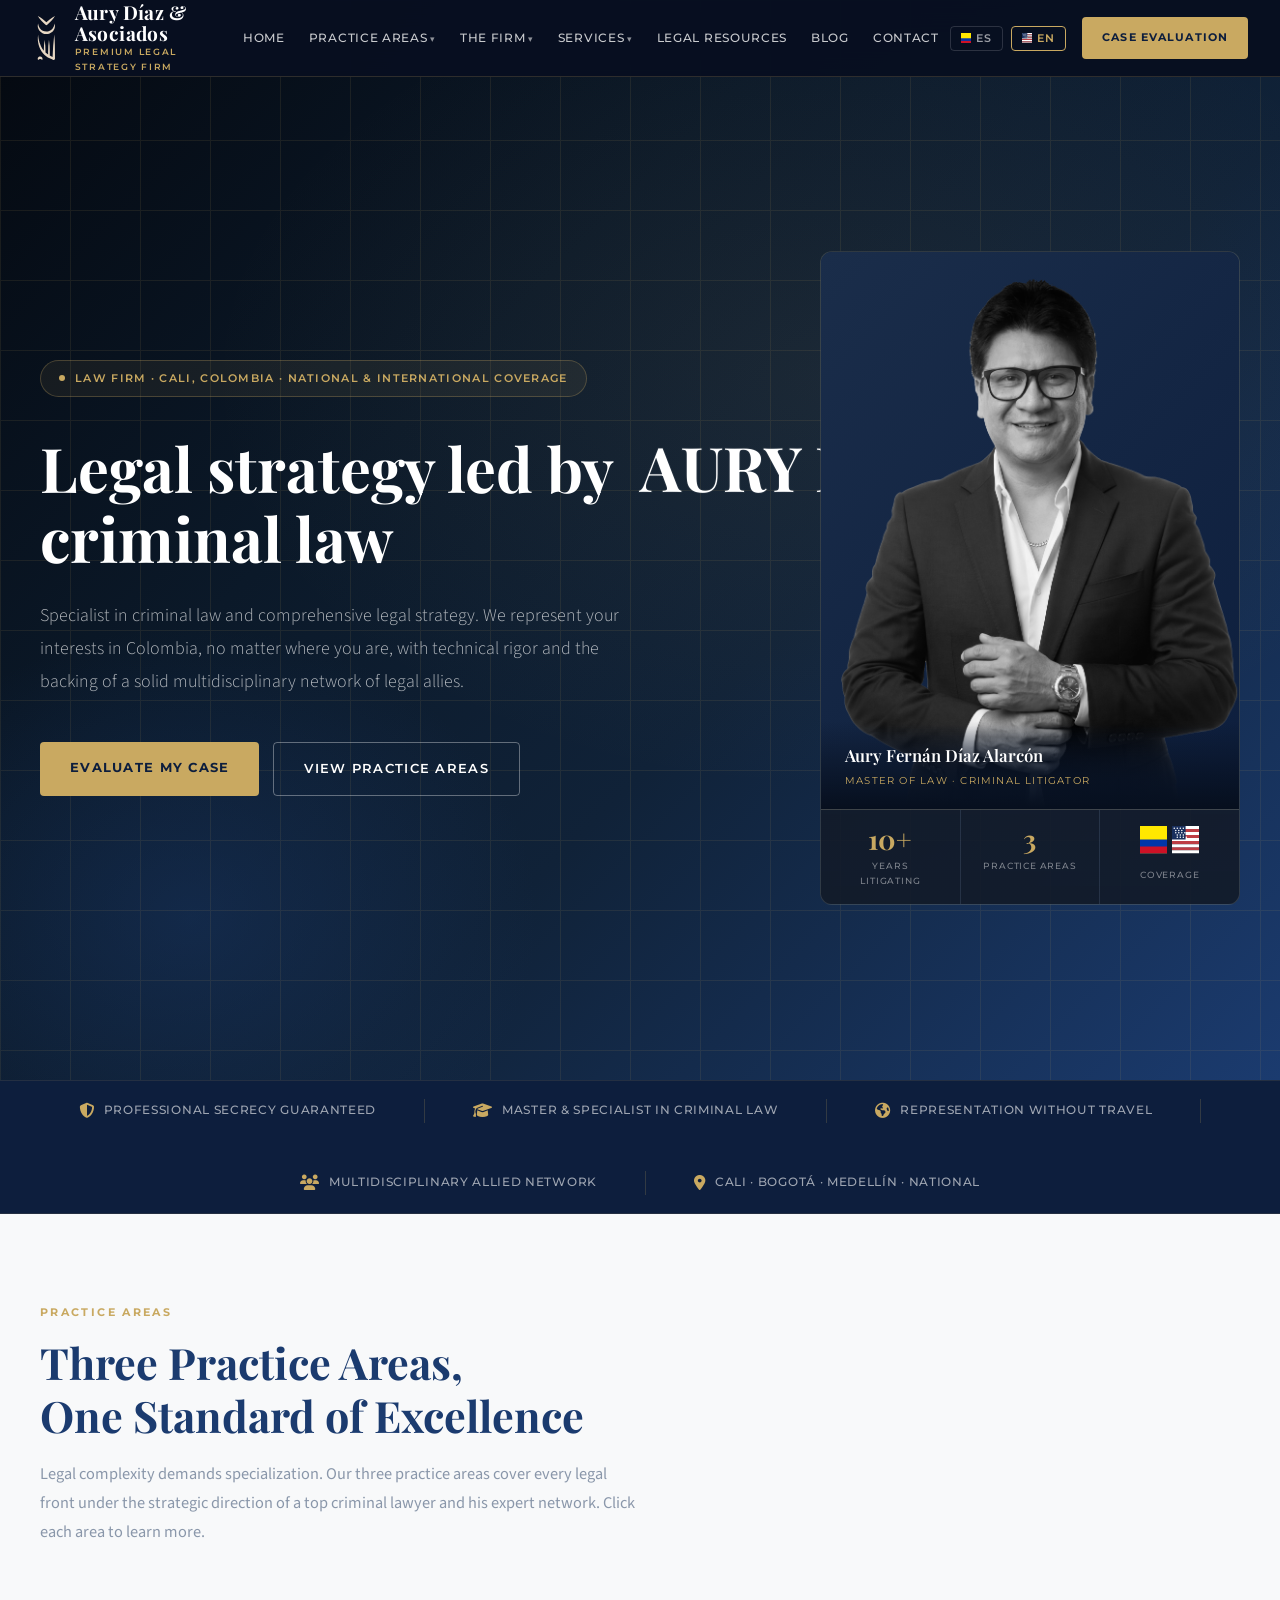
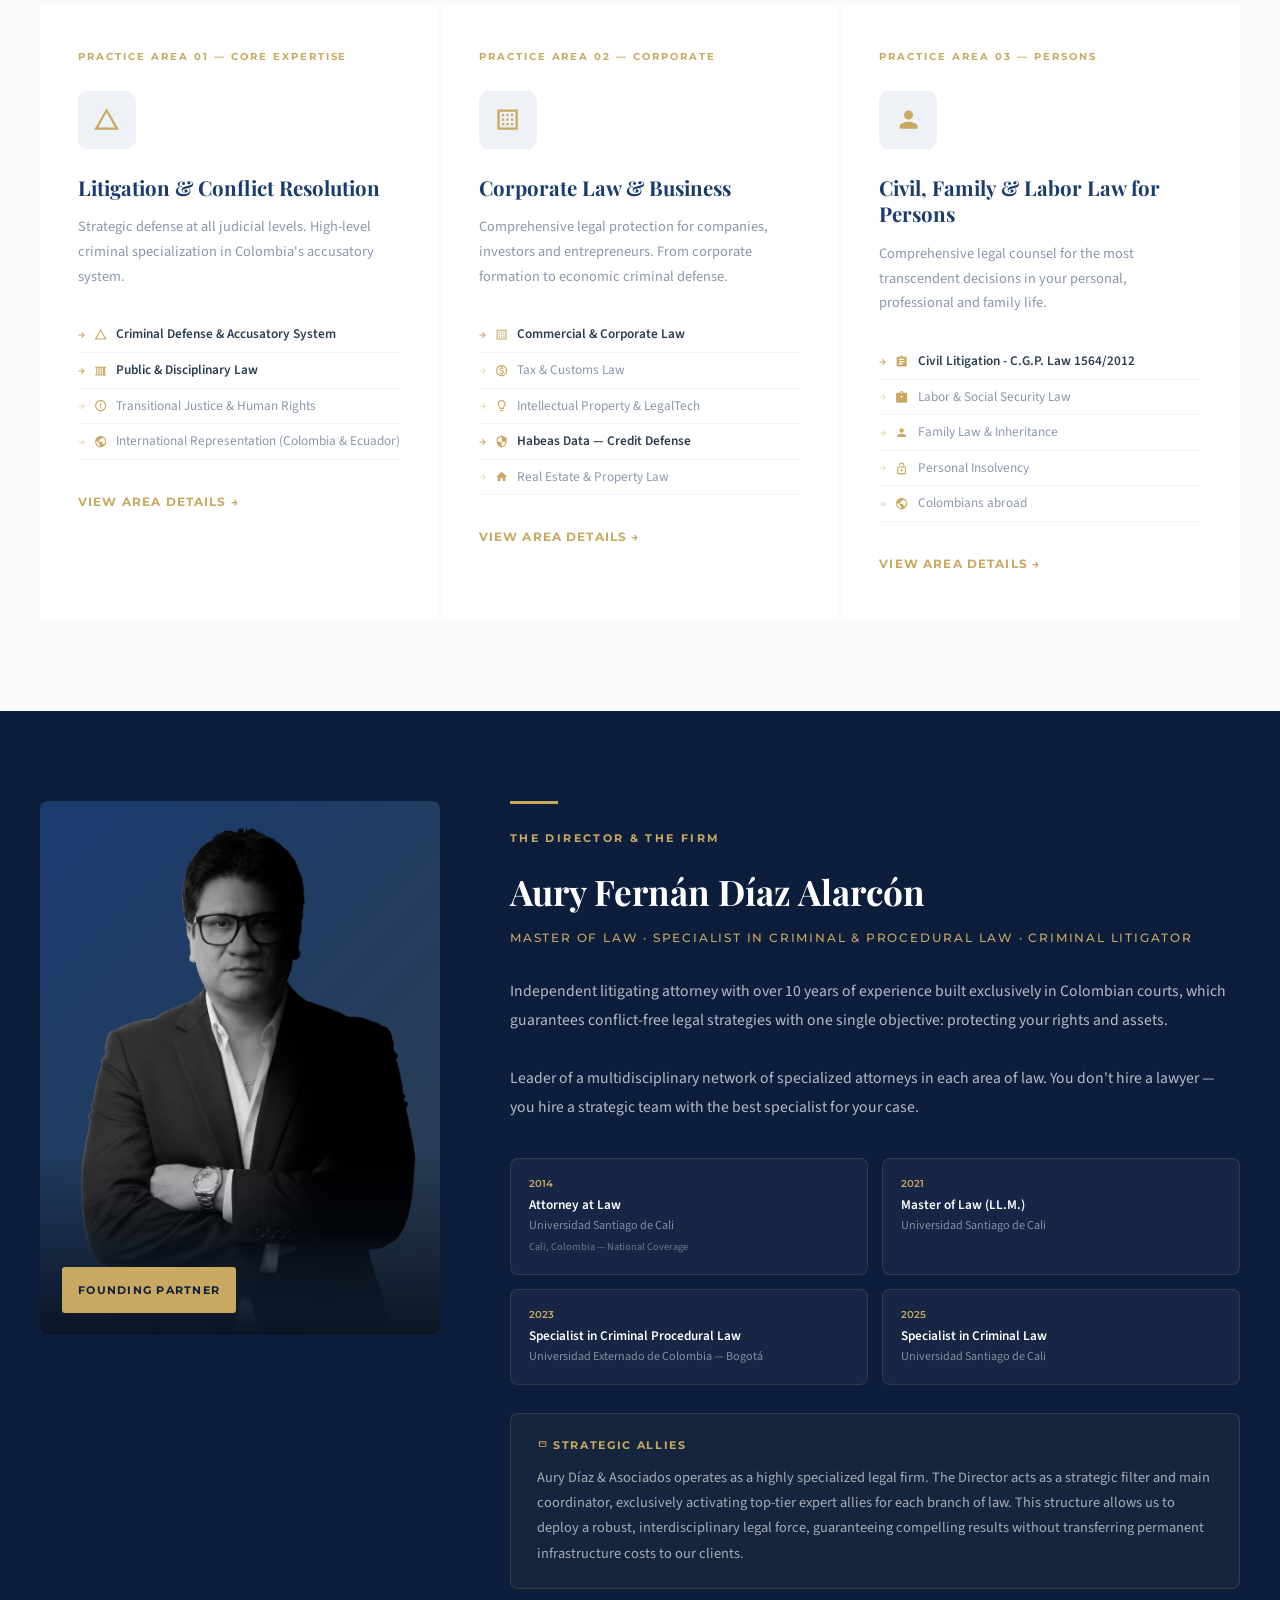
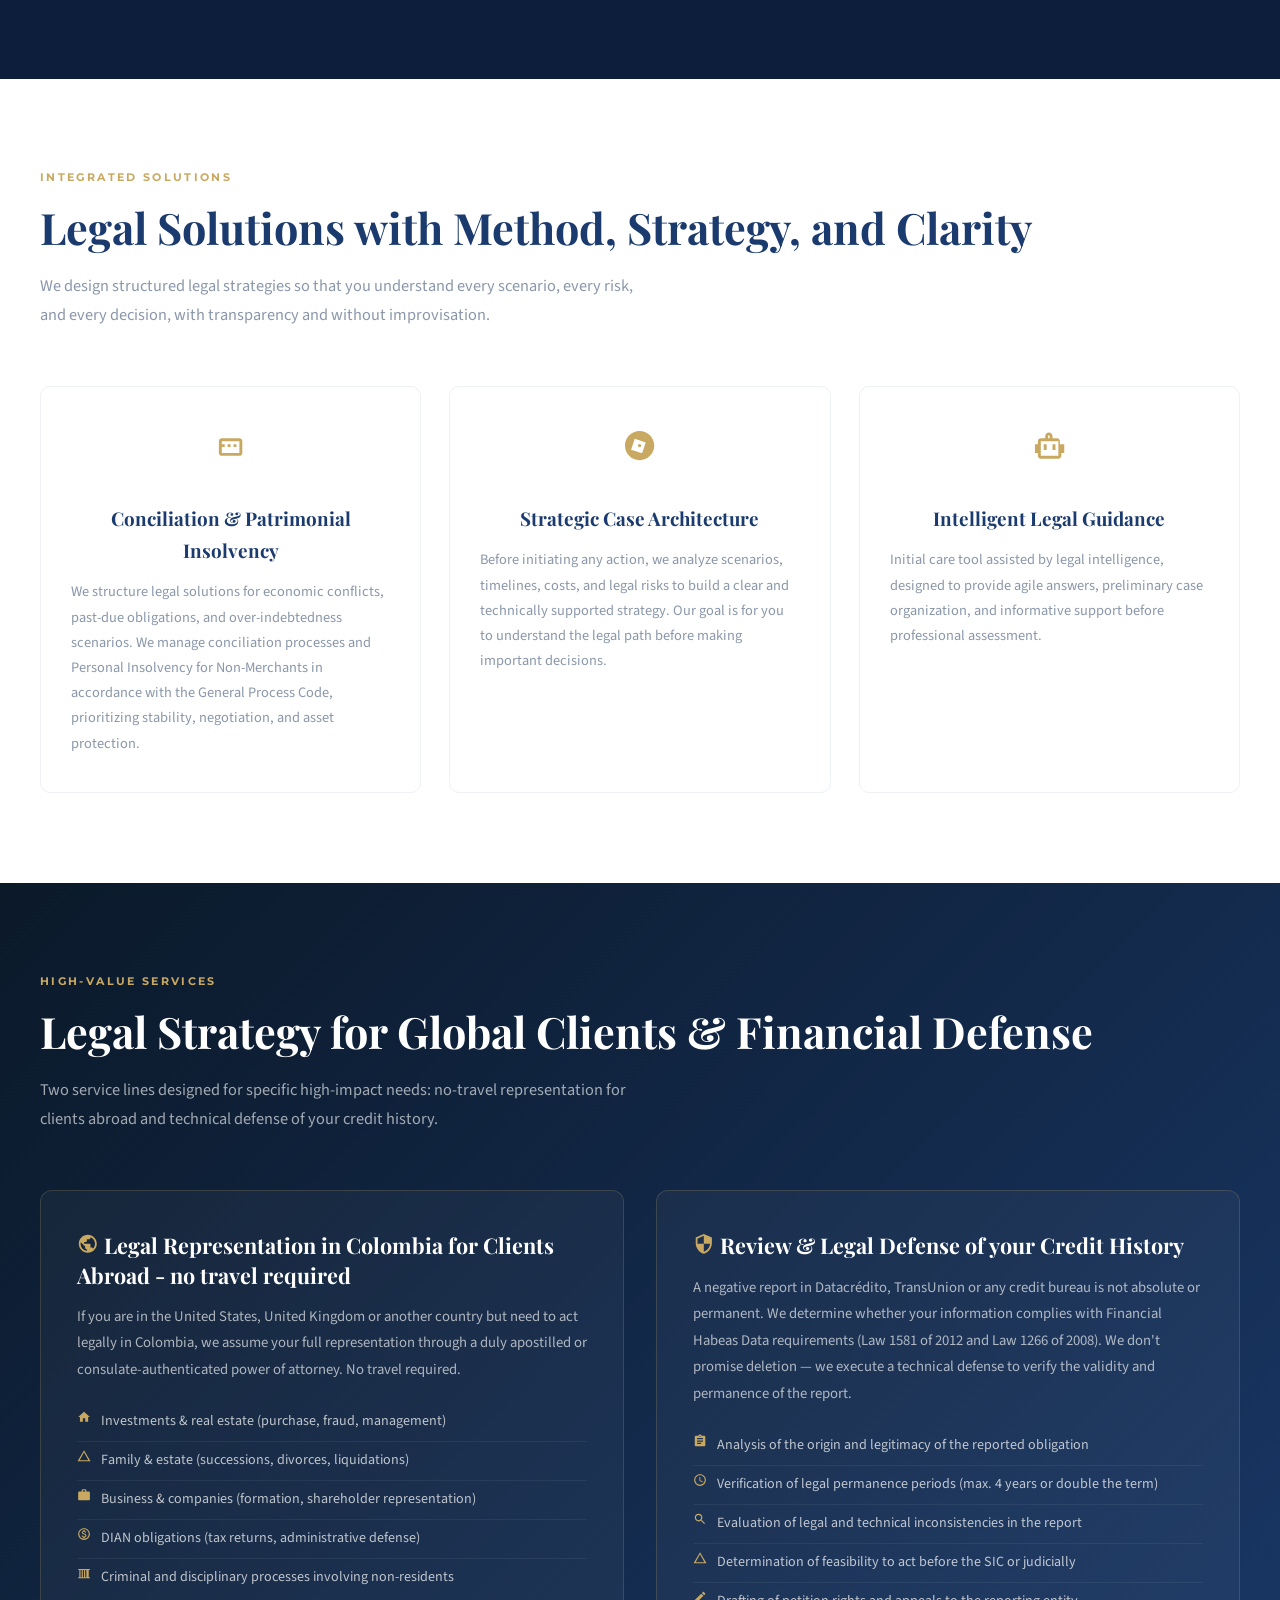
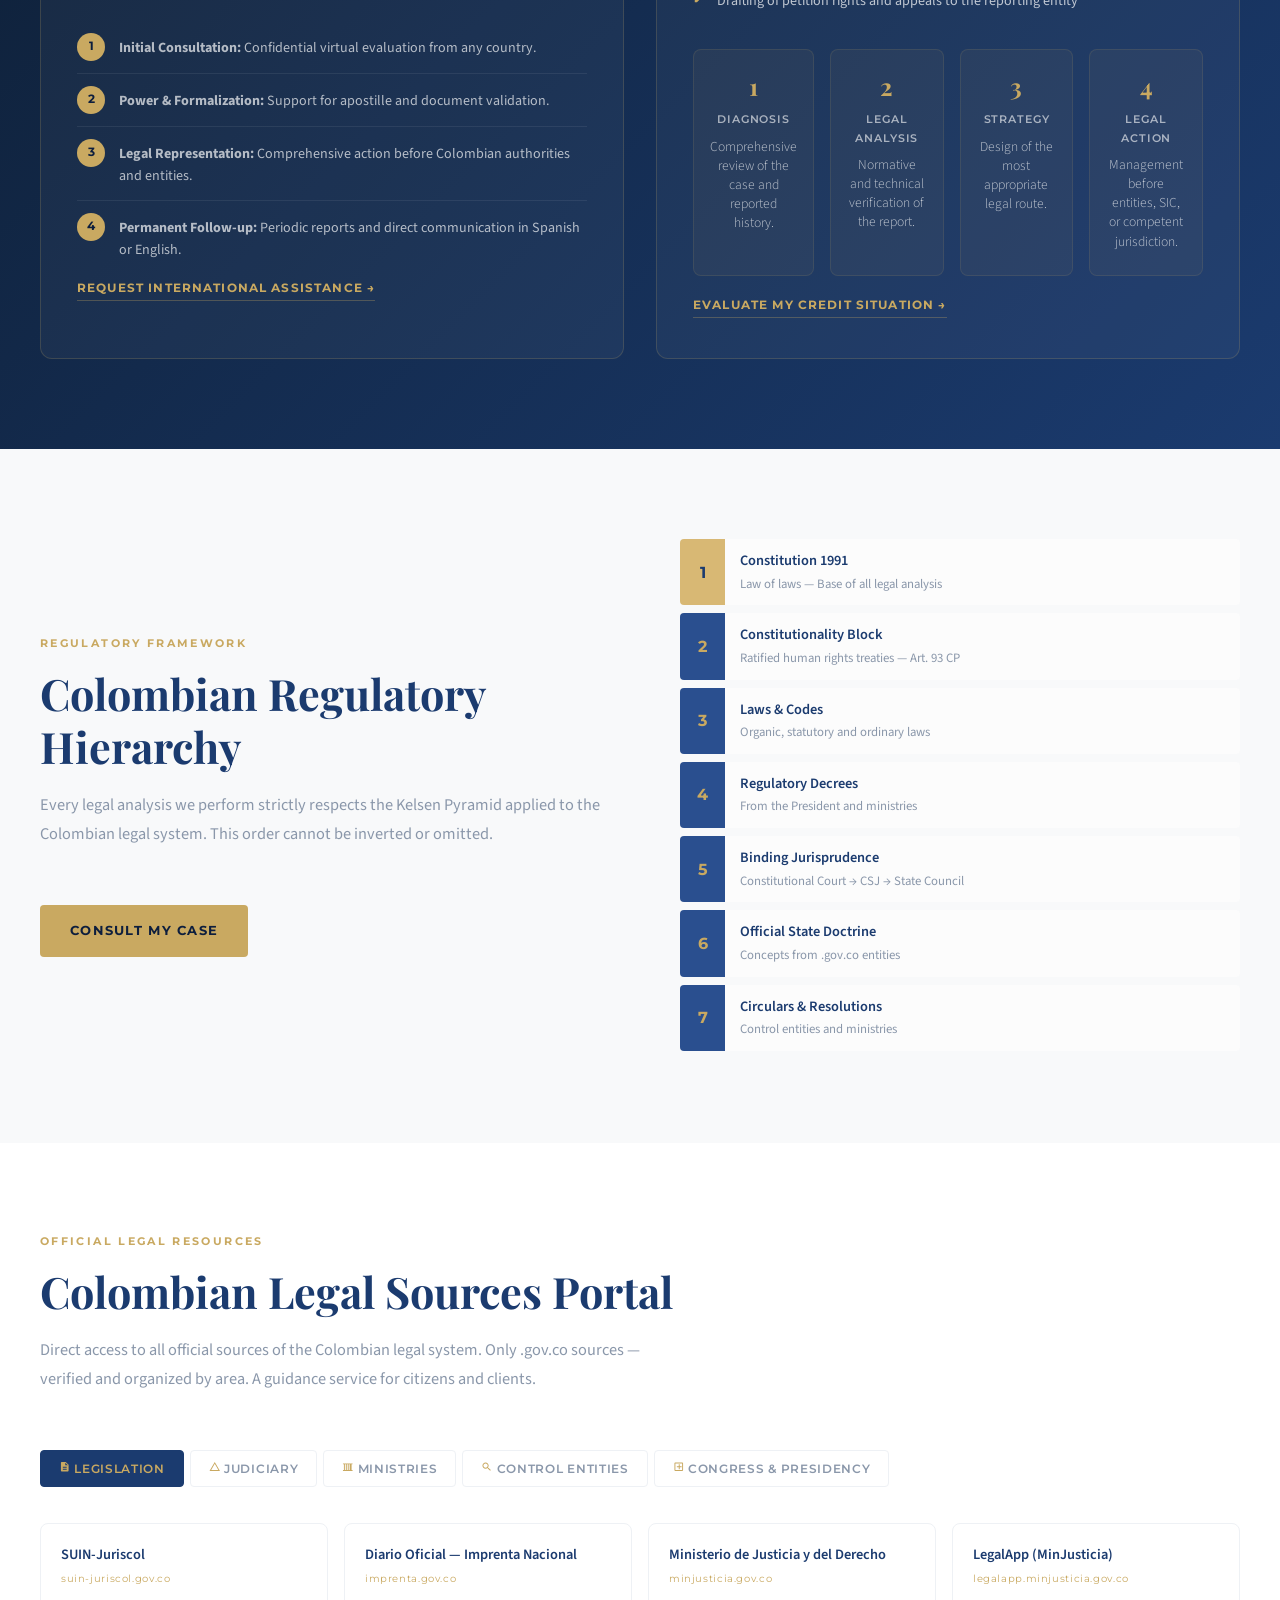
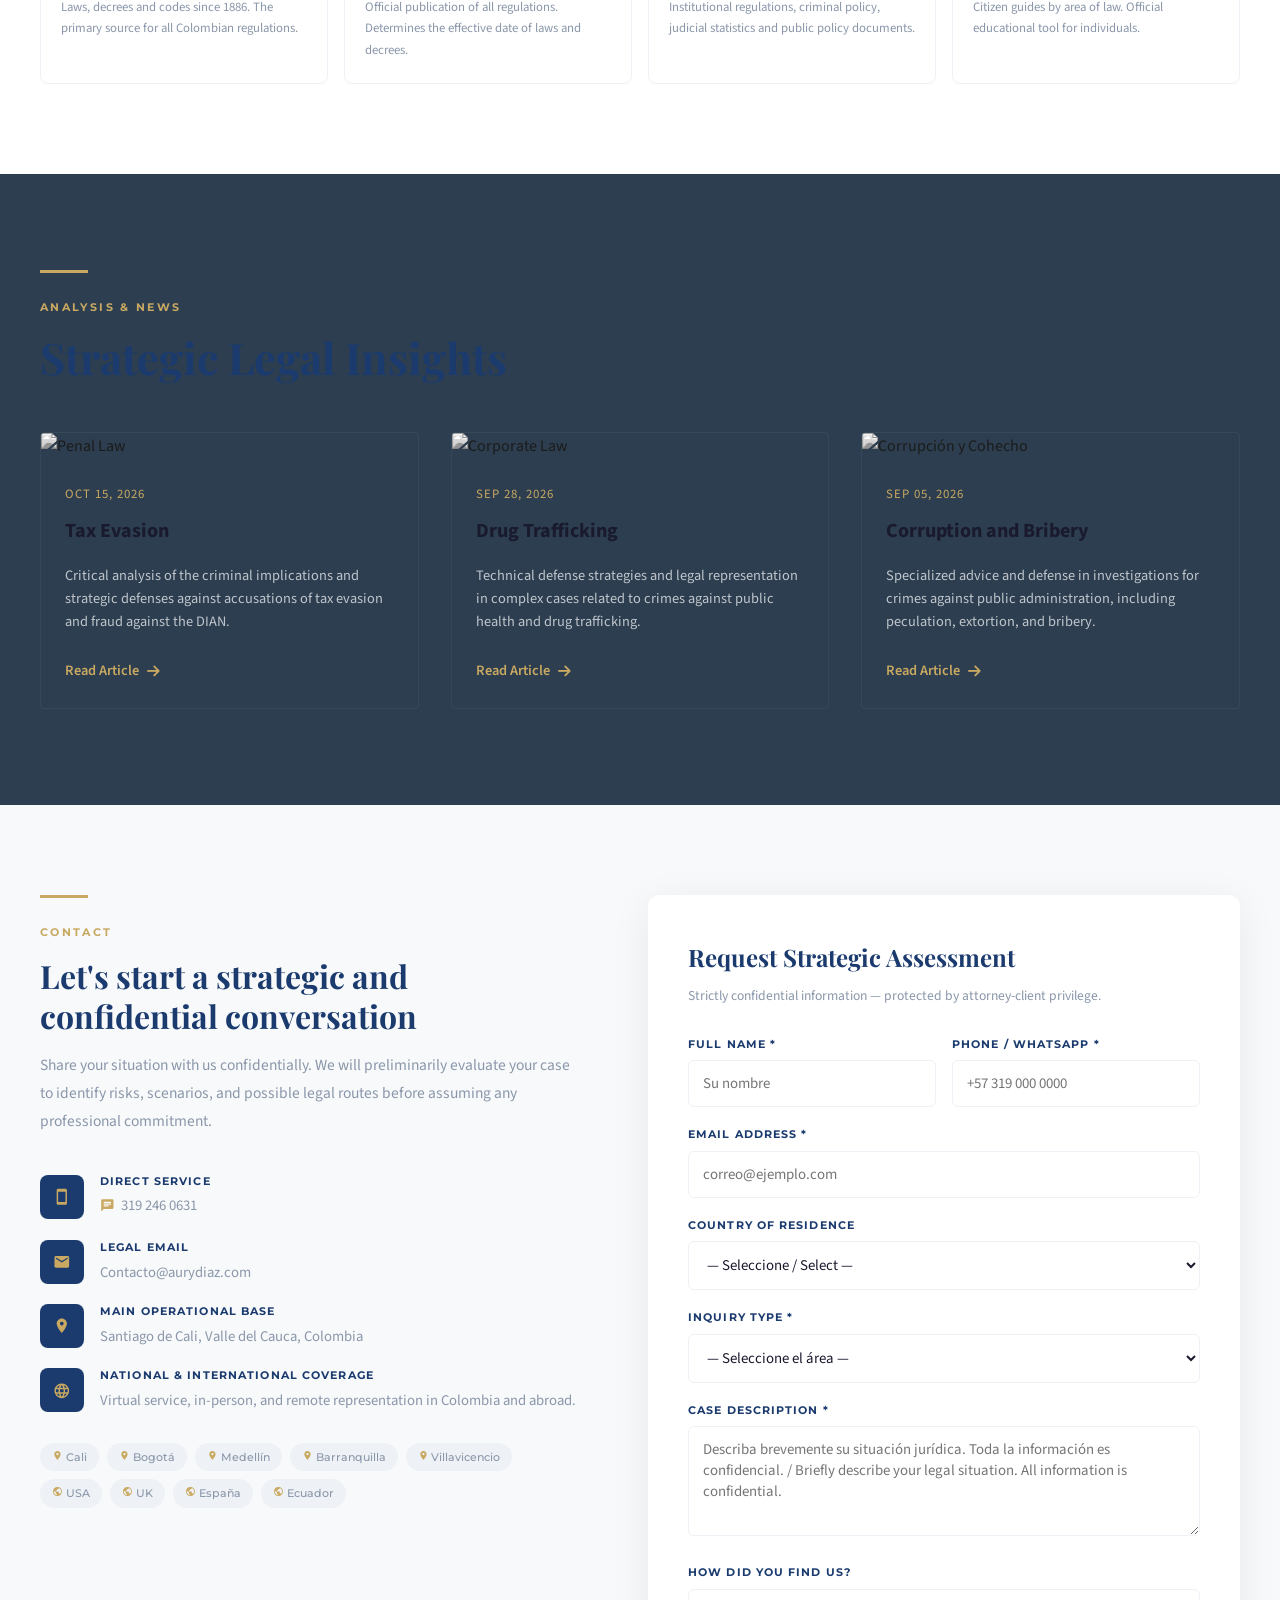
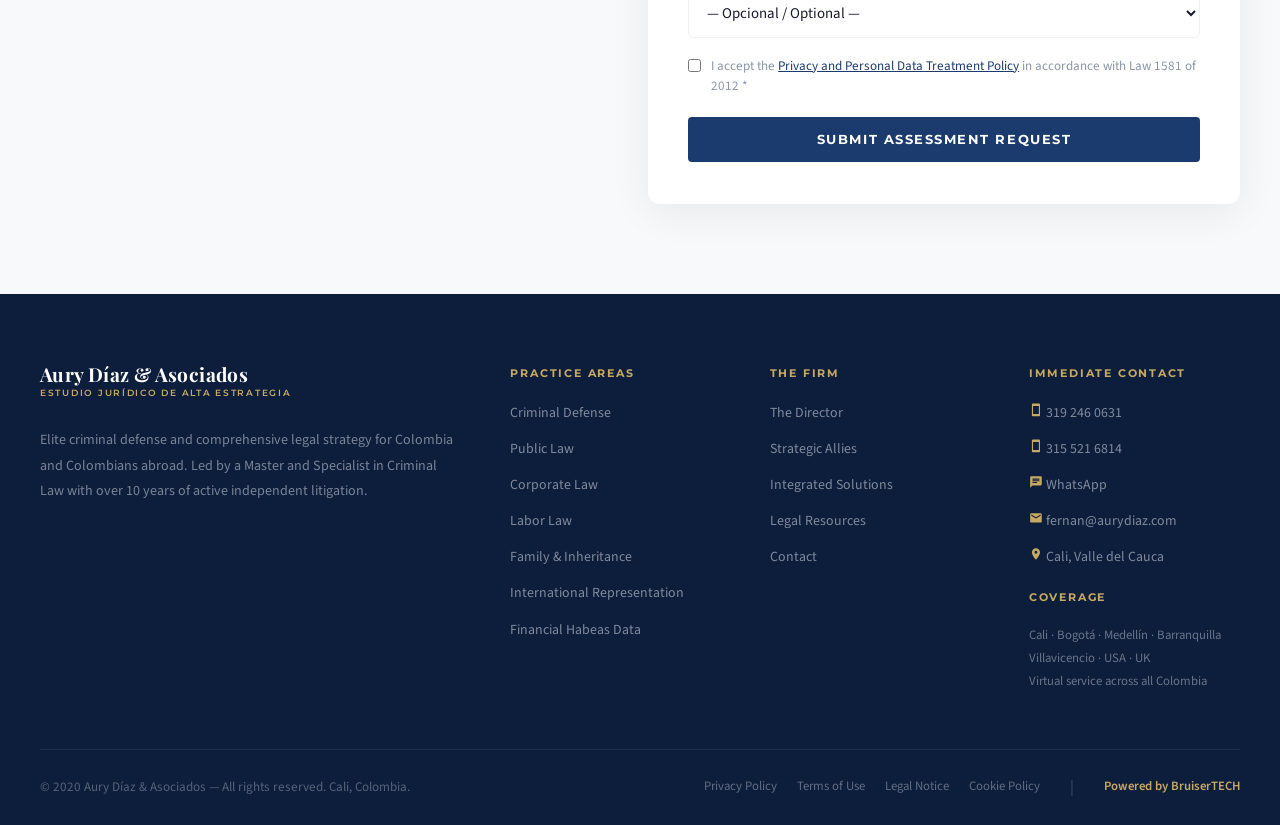
==== commit e4626144: "Merge 2f379c53236fa9a32a1de9a3173600d3ff643c23 into e070aeb09abe6140fb92f9fe35821249f56aec13" ====
--- a/index.html
+++ b/index.html
@@ -53,8 +53,8 @@
     <ul class="nav-links">
       <li><a href="#inicio" data-lang="es">Inicio</a><a href="#inicio" data-lang="en">Home</a></li>
       <li>
-        <a href="#areas" class="has-sub" data-lang="es">Áreas de Práctica ▼</a>
-        <a href="#areas" class="has-sub" data-lang="en">Practice Areas ▼</a>
+        <a href="#areas" class="has-sub" data-lang="es">Áreas de Práctica</a>
+        <a href="#areas" class="has-sub" data-lang="en">Practice Areas</a>
         <div class="mega-menu">
           <div class="mega-col">
             <h4 data-lang="es"><svg class="emoji-svg" viewBox="0 0 24 24" fill="var(--gold)" width="1em" height="1em"><path d="M12 2L1 21h22L12 2zm0 3.516L19.38 19H4.62L12 5.516z"/></svg> Litigios y Conflictos</h4>
@@ -90,8 +90,8 @@
         </div>
       </li>
       <li>
-        <a href="#director" class="has-sub" data-lang="es">La Firma ▼</a>
-        <a href="#director" class="has-sub" data-lang="en">The Firm ▼</a>
+        <a href="#director" class="has-sub" data-lang="es">La Firma</a>
+        <a href="#director" class="has-sub" data-lang="en">The Firm</a>
         <div class="dropdown">
           <a href="#director" data-lang="es">El Director</a><a href="#director" data-lang="en">The Director</a>
           <a href="#director" data-lang="es">Aliados Estratégicos</a><a href="#director" data-lang="en">Strategic Allies</a>
@@ -99,8 +99,8 @@
         </div>
       </li>
       <li>
-        <a href="#servicios-estrategicos" class="has-sub" data-lang="es">Servicios ▼</a>
-        <a href="#servicios-estrategicos" class="has-sub" data-lang="en">Services ▼</a>
+        <a href="#servicios-estrategicos" class="has-sub" data-lang="es">Servicios</a>
+        <a href="#servicios-estrategicos" class="has-sub" data-lang="en">Services</a>
         <div class="dropdown">
           <a href="#servicios-estrategicos" data-lang="es"><svg class="emoji-svg" viewBox="0 0 24 24" fill="var(--gold)" width="1em" height="1em"><path d="M12 2C6.48 2 2 6.48 2 12s4.48 10 10 10 10-4.48 10-10S17.52 2 12 2zm-1 17.93c-3.95-.49-7-3.85-7-7.93 0-.62.08-1.21.21-1.79L9 15v1c0 1.1.9 2 2 2v1.93zm6.9-2.54c-.26-.81-1-1.39-1.9-1.39h-1v-3c0-.55-.45-1-1-1H8v-2h2c.55 0 1-.45 1-1V7h2c1.1 0 2-.9 2-2v-.41c2.93 1.19 5 4.06 5 7.41 0 2.08-.8 3.97-2.1 5.39z"/></svg> Representación Internacional</a><a href="#servicios-estrategicos" data-lang="en"><svg class="emoji-svg" viewBox="0 0 24 24" fill="var(--gold)" width="1em" height="1em"><path d="M12 2C6.48 2 2 6.48 2 12s4.48 10 10 10 10-4.48 10-10S17.52 2 12 2zm-1 17.93c-3.95-.49-7-3.85-7-7.93 0-.62.08-1.21.21-1.79L9 15v1c0 1.1.9 2 2 2v1.93zm6.9-2.54c-.26-.81-1-1.39-1.9-1.39h-1v-3c0-.55-.45-1-1-1H8v-2h2c.55 0 1-.45 1-1V7h2c1.1 0 2-.9 2-2v-.41c2.93 1.19 5 4.06 5 7.41 0 2.08-.8 3.97-2.1 5.39z"/></svg> International Representation</a>
           <a href="#servicios-estrategicos" data-lang="es"><svg class="emoji-svg" viewBox="0 0 24 24" fill="var(--gold)" width="1em" height="1em"><path d="M12 1L3 5v6c0 5.55 3.84 10.74 9 12 5.16-1.26 9-6.45 9-12V5l-9-4zm0 10.99h7c-.53 4.12-3.28 7.79-7 8.94V12H5V6.3l7-3.11v8.8z"/></svg> Habeas Data Financiero</a><a href="#servicios-estrategicos" data-lang="en"><svg class="emoji-svg" viewBox="0 0 24 24" fill="var(--gold)" width="1em" height="1em"><path d="M12 1L3 5v6c0 5.55 3.84 10.74 9 12 5.16-1.26 9-6.45 9-12V5l-9-4zm0 10.99h7c-.53 4.12-3.28 7.79-7 8.94V12H5V6.3l7-3.11v8.8z"/></svg> Financial Data Defense</a>
@@ -109,6 +109,7 @@
         </div>
       </li>
       <li><a href="#recursos" data-lang="es">Recursos Jurídicos</a><a href="#recursos" data-lang="en">Legal Resources</a></li>
+      <li><a href="#blog" data-lang="es">Blog</a><a href="#blog" data-lang="en">Blog</a></li>
       <li><a href="#contacto" data-lang="es">Contacto</a><a href="#contacto" data-lang="en">Contact</a></li>
     </ul>
 
@@ -137,10 +138,10 @@
   <div class="mobile-section" data-lang="en">Navigation</div>
   <a href="#inicio" onclick="closeMobile()" data-lang="es">Inicio</a>
   <a href="#inicio" onclick="closeMobile()" data-lang="en">Home</a>
-  <a href="#areas" onclick="closeMobile()" data-lang="es">Áreas de Práctica ▼</a>
-  <a href="#areas" onclick="closeMobile()" data-lang="en">Practice Areas ▼</a>
-  <a href="#director" onclick="closeMobile()" data-lang="es">La Firma ▼</a>
-  <a href="#director" onclick="closeMobile()" data-lang="en">The Firm ▼</a>
+  <a href="#areas" onclick="closeMobile()" data-lang="es">Áreas de Práctica</a>
+  <a href="#areas" onclick="closeMobile()" data-lang="en">Practice Areas</a>
+  <a href="#director" onclick="closeMobile()" data-lang="es">La Firma</a>
+  <a href="#director" onclick="closeMobile()" data-lang="en">The Firm</a>
   <a href="#servicios-estrategicos" onclick="closeMobile()" data-lang="es"><svg class="emoji-svg" viewBox="0 0 24 24" fill="var(--gold)" width="1em" height="1em"><path d="M12 2C6.48 2 2 6.48 2 12s4.48 10 10 10 10-4.48 10-10S17.52 2 12 2zm-1 17.93c-3.95-.49-7-3.85-7-7.93 0-.62.08-1.21.21-1.79L9 15v1c0 1.1.9 2 2 2v1.93zm6.9-2.54c-.26-.81-1-1.39-1.9-1.39h-1v-3c0-.55-.45-1-1-1H8v-2h2c.55 0 1-.45 1-1V7h2c1.1 0 2-.9 2-2v-.41c2.93 1.19 5 4.06 5 7.41 0 2.08-.8 3.97-2.1 5.39z"/></svg> Representación Internacional</a>
   <a href="#servicios-estrategicos" onclick="closeMobile()" data-lang="en"><svg class="emoji-svg" viewBox="0 0 24 24" fill="var(--gold)" width="1em" height="1em"><path d="M12 2C6.48 2 2 6.48 2 12s4.48 10 10 10 10-4.48 10-10S17.52 2 12 2zm-1 17.93c-3.95-.49-7-3.85-7-7.93 0-.62.08-1.21.21-1.79L9 15v1c0 1.1.9 2 2 2v1.93zm6.9-2.54c-.26-.81-1-1.39-1.9-1.39h-1v-3c0-.55-.45-1-1-1H8v-2h2c.55 0 1-.45 1-1V7h2c1.1 0 2-.9 2-2v-.41c2.93 1.19 5 4.06 5 7.41 0 2.08-.8 3.97-2.1 5.39z"/></svg> International Representation</a>
   <a href="#servicios-estrategicos" onclick="closeMobile()" data-lang="es"><svg class="emoji-svg" viewBox="0 0 24 24" fill="var(--gold)" width="1em" height="1em"><path d="M12 1L3 5v6c0 5.55 3.84 10.74 9 12 5.16-1.26 9-6.45 9-12V5l-9-4zm0 10.99h7c-.53 4.12-3.28 7.79-7 8.94V12H5V6.3l7-3.11v8.8z"/></svg> Habeas Data Financiero</a>
@@ -160,6 +161,7 @@
 <!-- ═══════════════════════════════════ HERO ═══════════════════════════════════ -->
 <section class="hero" id="inicio">
   <div class="hero-grid"></div>
+  <h1 class="hero-huge-text" aria-hidden="true">AURY DIAZ</h1>
   <div class="hero-container">
     <div class="hero-content">
       <div class="hero-badge">
@@ -188,7 +190,7 @@
     <div class="hero-photo-card">
       <div class="hero-photo-inner">
         <!-- Photo 1 (seated, casual-professional) is preferred per client -->
-        <img src="img/main.png" alt="Dr. Aury Fernán Díaz Alarcón" id="hero-img">
+        <img src="img/main.png" alt="Dr. Aury Fernán Díaz Alarcón" id="hero-img" class="grayscale mask-gradient-hero">
         <div class="hero-photo-tag">
           <div class="hero-photo-name">Aury Fernán Díaz Alarcón</div>
           <div class="hero-photo-role" data-lang="es">Magíster en Derecho · Penalista Litigante</div>
@@ -325,7 +327,7 @@
   <div class="container">
     <div class="director-grid">
       <div class="director-photo">
-        <img src="img/sinester.png" alt="Dr. Aury Fernán Díaz Alarcón" class="sinester-img">
+        <img src="img/sinester.png" alt="Dr. Aury Fernán Díaz Alarcón" class="sinester-img grayscale mask-gradient-sinester">
         <div class="director-photo-tag"><span data-lang="es">Socio Fundador</span><span data-lang="en">Founding Partner</span></div>
       </div>
       <div class="director-content">
@@ -687,6 +689,53 @@
   </div>
 </section>
 
+
+<!-- ═══════════════════════════════════ BLOG ═══════════════════════════════════ -->
+<section class="blog-section" id="blog">
+  <div class="container">
+    <div class="gold-line"></div>
+    <span class="section-badge" data-lang="es">Análisis y Actualidad</span>
+    <span class="section-badge" data-lang="en">Analysis & News</span>
+    <h2 class="section-title" data-lang="es">Insights Jurídicos Estratégicos</h2>
+    <h2 class="section-title" data-lang="en">Strategic Legal Insights</h2>
+    <div class="blog-grid">
+      <div class="blog-card reveal">
+        <img src="https://images.unsplash.com/photo-1589829085413-56de8ae18c73?auto=format&fit=crop&q=80&w=800" alt="Penal Law" class="blog-img">
+        <div class="blog-content">
+          <span class="blog-date">Oct 15, 2026</span>
+          <h3 data-lang="es">Evasión de Impuestos</h3>
+          <h3 data-lang="en">Tax Evasion</h3>
+          <p data-lang="es">Análisis crítico de las implicaciones penales y las defensas estratégicas frente a las acusaciones de evasión fiscal y fraude a la DIAN.</p>
+          <p data-lang="en">Critical analysis of the criminal implications and strategic defenses against accusations of tax evasion and fraud against the DIAN.</p>
+          <a href="#" class="blog-link" onclick="return false;"><span data-lang="es">Leer Artículo</span><span data-lang="en">Read Article</span> <i class="fas fa-arrow-right"></i></a>
+        </div>
+      </div>
+      <div class="blog-card reveal">
+        <img src="https://images.unsplash.com/photo-1450101499163-c8848c66ca85?auto=format&fit=crop&q=80&w=800" alt="Corporate Law" class="blog-img">
+        <div class="blog-content">
+          <span class="blog-date">Sep 28, 2026</span>
+          <h3 data-lang="es">Narcotráfico</h3>
+          <h3 data-lang="en">Drug Trafficking</h3>
+          <p data-lang="es">Estrategias de defensa técnica y representación legal en casos complejos relacionados con delitos contra la salud pública y narcotráfico.</p>
+          <p data-lang="en">Technical defense strategies and legal representation in complex cases related to crimes against public health and drug trafficking.</p>
+          <a href="#" class="blog-link" onclick="return false;"><span data-lang="es">Leer Artículo</span><span data-lang="en">Read Article</span> <i class="fas fa-arrow-right"></i></a>
+        </div>
+      </div>
+      <div class="blog-card reveal">
+        <img src="https://images.unsplash.com/photo-1505664173615-04b2a3a5f7af?auto=format&fit=crop&q=80&w=800" alt="Corrupción y Cohecho" class="blog-img">
+        <div class="blog-content">
+          <span class="blog-date">Sep 05, 2026</span>
+          <h3 data-lang="es">Corrupción y Cohecho</h3>
+          <h3 data-lang="en">Corruption and Bribery</h3>
+          <p data-lang="es">Asesoría especializada y defensa en investigaciones por delitos contra la administración pública, incluyendo peculado, concusión y cohecho.</p>
+          <p data-lang="en">Specialized advice and defense in investigations for crimes against public administration, including peculation, extortion, and bribery.</p>
+          <a href="#" class="blog-link" onclick="return false;"><span data-lang="es">Leer Artículo</span><span data-lang="en">Read Article</span> <i class="fas fa-arrow-right"></i></a>
+        </div>
+      </div>
+    </div>
+  </div>
+</section>
+
 <!-- ═══════════════════════════════════ CONTACTO ═══════════════════════════════════ -->
 <section class="contacto-section" id="contacto">
   <div class="container">
--- a/css/style.css
+++ b/css/style.css
@@ -689,234 +689,127 @@
   100% { transform: translateY(70px); }
 }
 
-/* =========================================================================
-   Redesign Additions (Grayscale, Hero Text, Flat Nav, Themed Dropdowns)
-   ========================================================================= */
-
-/* Ensure main and sinester images are grayscale to match reference */
-#hero-img, .sinester-img {
+/* ====== IMAGE MASK & GRAYSCALE EFFECTS ====== */
+.grayscale {
   filter: grayscale(100%);
 }
 
-
-
-/* Ensure the navbar appears as a clean top flat bar and dropdowns are themed dark */
-.navbar {
-  background: var(--bg-color);
-  border-bottom: 1px solid rgba(255, 255, 255, 0.05);
-}
-.nav-links > li > a {
+.mask-gradient-hero {
+  -webkit-mask-image: linear-gradient(to top, transparent 0%, black 15%);
+  mask-image: linear-gradient(to top, transparent 0%, black 15%);
+}
+
+.mask-gradient-sinester {
+  -webkit-mask-image: linear-gradient(to top, transparent 0%, black 20%);
+  mask-image: linear-gradient(to top, transparent 0%, black 20%);
+}
+
+.sinester-img {
+  width: 100%;
+  height: auto;
+  border-radius: 4px;
+}
+
+/* ====== HUGE HERO TEXT ====== */
+.hero-huge-text {
+  position: absolute;
+  top: 40%;
+  left: 50%;
+  transform: translate(-50%, -50%);
+  font-size: clamp(6rem, 15vw, 15rem);
+  font-weight: 800;
+  color: transparent;
+  -webkit-text-stroke: 2px rgba(255, 255, 255, 0.05);
   text-transform: uppercase;
-  font-size: 0.85rem;
-  letter-spacing: 1px;
-}
-
-/* Re-theme nested sub-menus (mega-menu and dropdowns) instead of deleting them */
-.mega-menu, .dropdown {
-  background: var(--secondary) !important;
-  color: var(--text-color) !important;
-  border: 1px solid rgba(255, 255, 255, 0.1);
-}
-.mega-menu h4 {
-  color: var(--accent) !important;
-}
-.mega-menu a, .dropdown a {
-  color: var(--text-color) !important;
-}
-.mega-menu a:hover, .dropdown a:hover {
-  background: rgba(212, 175, 55, 0.1) !important;
-  color: var(--accent) !important;
-}
-
-/* Override Hero Layout to match ejemplo.webp */
-.hero {
-  min-height: 100vh;
-  display: flex;
-  align-items: center;
-  background: radial-gradient(circle at 50% 50%, #1a1a1a 0%, #050505 100%) !important;
-  padding-top: 100px; /* space for navbar */
-}
-.hero-grid { display: none; } /* Remove background animation */
+  white-space: nowrap;
+  pointer-events: none;
+  z-index: 0;
+  user-select: none;
+  font-family: var(--font-primary);
+  line-height: 1;
+}
 
 .hero-container {
-  max-width: 1400px;
-  width: 100%;
-  margin: 0 auto;
-  display: grid;
-  grid-template-columns: 1fr 1fr;
-  align-items: center;
   position: relative;
-  z-index: 10;
-}
-
-.hero-content {
-  padding-right: 50px;
-  z-index: 20;
-}
-
-.hero-photo-card {
-  background: transparent;
-  border: none;
-  box-shadow: none;
-  position: relative;
-  z-index: 10;
-}
-.hero-photo-inner {
-  border: none;
-  background: transparent;
-}
-#hero-img {
-  width: 100%;
-  max-width: 600px;
-  object-fit: cover;
-  filter: grayscale(100%) contrast(1.1);
-  mask-image: linear-gradient(to bottom, black 80%, transparent 100%);
-  -webkit-mask-image: linear-gradient(to bottom, black 80%, transparent 100%);
-}
-
-.hero-photo-tag, .hero-stats {
-  /* keep visible but restyle to be subtle or match the image vibe */
-  background: rgba(10, 10, 10, 0.8) !important;
-  border-color: rgba(255, 255, 255, 0.1) !important;
-  color: var(--text-color) !important;
-}
-
-/* Move huge text to background of hero container */
-.hero::before {
-  content: 'AURY DIAZ';
-  position: absolute;
-  top: 15%;
-  left: 50%;
-  transform: translateX(-50%);
-  font-size: 20vw;
-  font-family: 'Times New Roman', Times, serif;
-  font-weight: 100;
-  text-transform: uppercase;
-  color: rgba(255, 255, 255, 0.02);
-  white-space: nowrap;
-  letter-spacing: 0.1em;
-  z-index: 1; /* Behind content, over background */
-}
-
-/* =========================================================================
-   HOLISTIC REDESIGN (Matching example.webp layout vibe)
-   ========================================================================= */
-
-/* Use serif for major headings */
-h1, h2, h3, .hero::before {
-  font-family: 'Times New Roman', Times, serif;
-  font-weight: normal;
-}
-
-/* Make practice area cards look like the example's 4-grid */
-.area-card {
-  background: var(--secondary) !important;
-  border: 1px solid rgba(255, 255, 255, 0.05) !important;
-  border-radius: 8px !important;
-  padding: 30px !important;
-  text-align: left !important;
-  box-shadow: none !important;
-}
-.area-icon {
-  background: transparent !important;
-  color: var(--accent) !important;
-  text-align: left;
-  display: block;
-  margin-bottom: 20px;
-}
-.area-icon svg {
-  fill: var(--accent) !important;
-  width: 32px;
-  height: 32px;
-}
-.area-card h3 {
-  font-size: 1.5rem;
-  margin-bottom: 15px;
-}
-.area-card p {
-  color: #a0a0a0;
-  font-size: 0.95rem;
-}
-
-/* Section Headings */
-.section-title {
-  text-align: center;
-  font-size: 2.5rem;
-  text-transform: uppercase;
-  letter-spacing: 2px;
-  margin-bottom: 50px;
-}
-.section-title::after {
-  display: none; /* Remove golden underlines if they exist, keep it clean */
-}
-
-/* The Firm / Director section */
-.director-container {
-  display: grid;
-  grid-template-columns: 1fr 1fr;
-  gap: 50px;
-  align-items: center;
-}
-@media (max-width: 900px) {
-  .director-container { grid-template-columns: 1fr; }
-}
-
-/* Ensure secondary images also match the vibe */
-.director-img {
-  filter: grayscale(100%);
-  border-radius: 0; /* Remove rounded corners if any */
-  border: none !important;
-}
-
-/* Resources / Blog Cards */
-.resource-grid {
+  z-index: 1;
+}
+
+/* ====== BLOG ====== */
+.blog-section {
+  padding: 6rem 0;
+  background-color: var(--carbon);
+}
+
+.blog-grid {
   display: grid;
   grid-template-columns: repeat(auto-fit, minmax(300px, 1fr));
-  gap: 30px;
-}
-.resource-card {
-  background: transparent !important;
-  border: none !important;
-  text-align: left !important;
-}
-.resource-card img {
-  border-radius: 8px;
+  gap: 2rem;
+  margin-top: 3rem;
+}
+
+.blog-card {
+  background: var(--dark-overlay);
+  border: 1px solid rgba(255, 255, 255, 0.05);
+  border-radius: 4px;
+  overflow: hidden;
+  transition: transform 0.3s ease, border-color 0.3s ease;
+}
+
+.blog-card:hover {
+  transform: translateY(-5px);
+  border-color: rgba(212, 175, 55, 0.3);
+}
+
+.blog-img {
+  width: 100%;
+  height: 200px;
+  object-fit: cover;
   filter: grayscale(100%);
-}
-.resource-content {
-  padding: 20px 0 !important;
-}
-
-/* FAQ / Accordion styling */
-.accordion-item {
-  background: transparent !important;
-  border: none !important;
-  border-bottom: 1px solid rgba(255, 255, 255, 0.1) !important;
-  border-radius: 0 !important;
-}
-.accordion-btn {
-  background: transparent !important;
-  padding: 20px 0 !important;
-  font-family: inherit !important;
-}
-
-/* Contact Section */
-.contact-container {
-  background: var(--secondary) !important;
-  border: 1px solid rgba(255, 255, 255, 0.05) !important;
-  border-radius: 8px !important;
-  padding: 50px !important;
-}
-.form-group input, .form-group textarea {
-  background: transparent !important;
-  border: none !important;
-  border-bottom: 1px solid rgba(255, 255, 255, 0.2) !important;
-  border-radius: 0 !important;
-}
-.btn-primary {
-  background: var(--accent) !important;
-  color: #000 !important;
-  border-radius: 0 !important;
+  transition: filter 0.3s ease;
+}
+
+.blog-card:hover .blog-img {
+  filter: grayscale(0%);
+}
+
+.blog-content {
+  padding: 1.5rem;
+}
+
+.blog-date {
+  font-size: 0.8rem;
+  color: var(--gold);
   text-transform: uppercase;
-  font-weight: bold;
-}
+  letter-spacing: 1px;
+  display: block;
+  margin-bottom: 0.5rem;
+}
+
+.blog-card h3 {
+  font-family: var(--font-primary);
+  font-size: 1.25rem;
+  margin-bottom: 1rem;
+  color: var(--text);
+}
+
+.blog-card p {
+  font-size: 0.9rem;
+  color: rgba(255, 255, 255, 0.7);
+  line-height: 1.6;
+  margin-bottom: 1.5rem;
+}
+
+.blog-link {
+  color: var(--gold);
+  font-weight: 600;
+  text-decoration: none;
+  font-size: 0.9rem;
+  display: inline-flex;
+  align-items: center;
+  gap: 0.5rem;
+  transition: gap 0.3s ease;
+}
+
+.blog-link:hover {
+  gap: 0.75rem;
+}
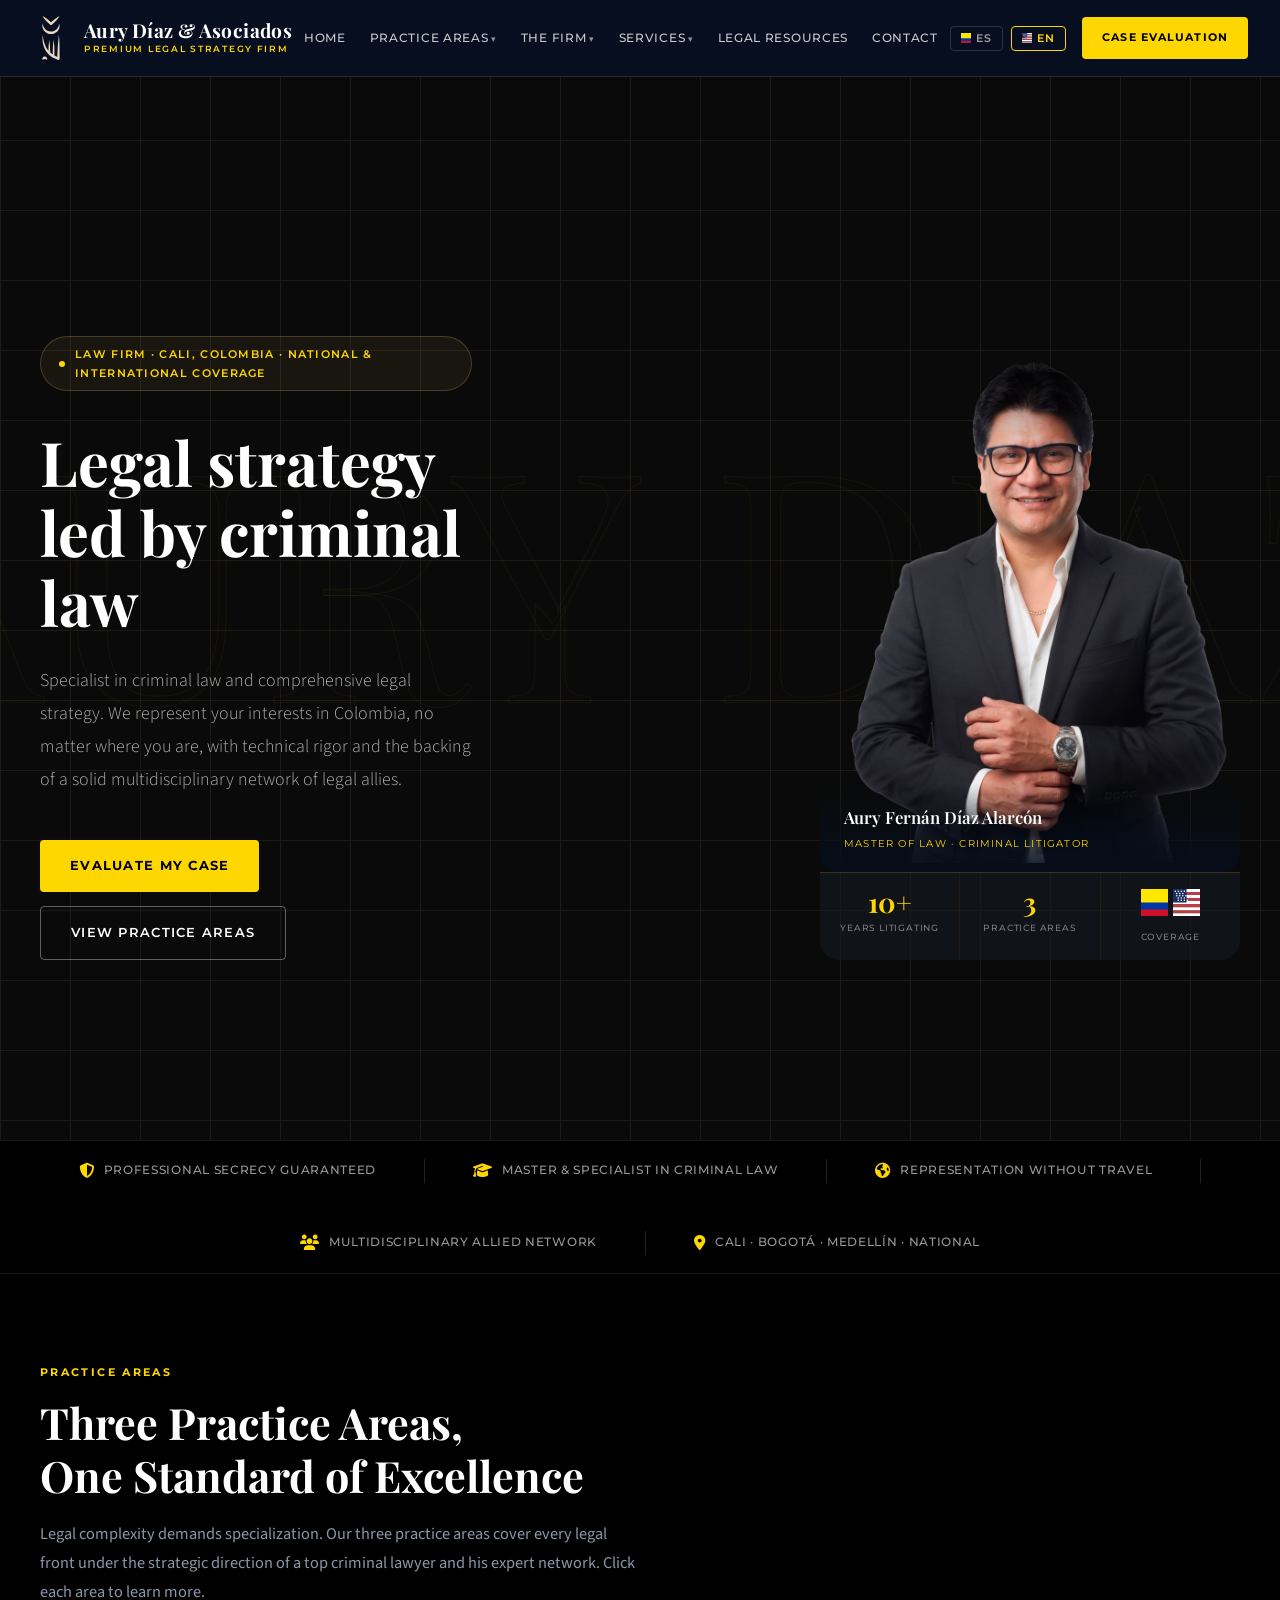
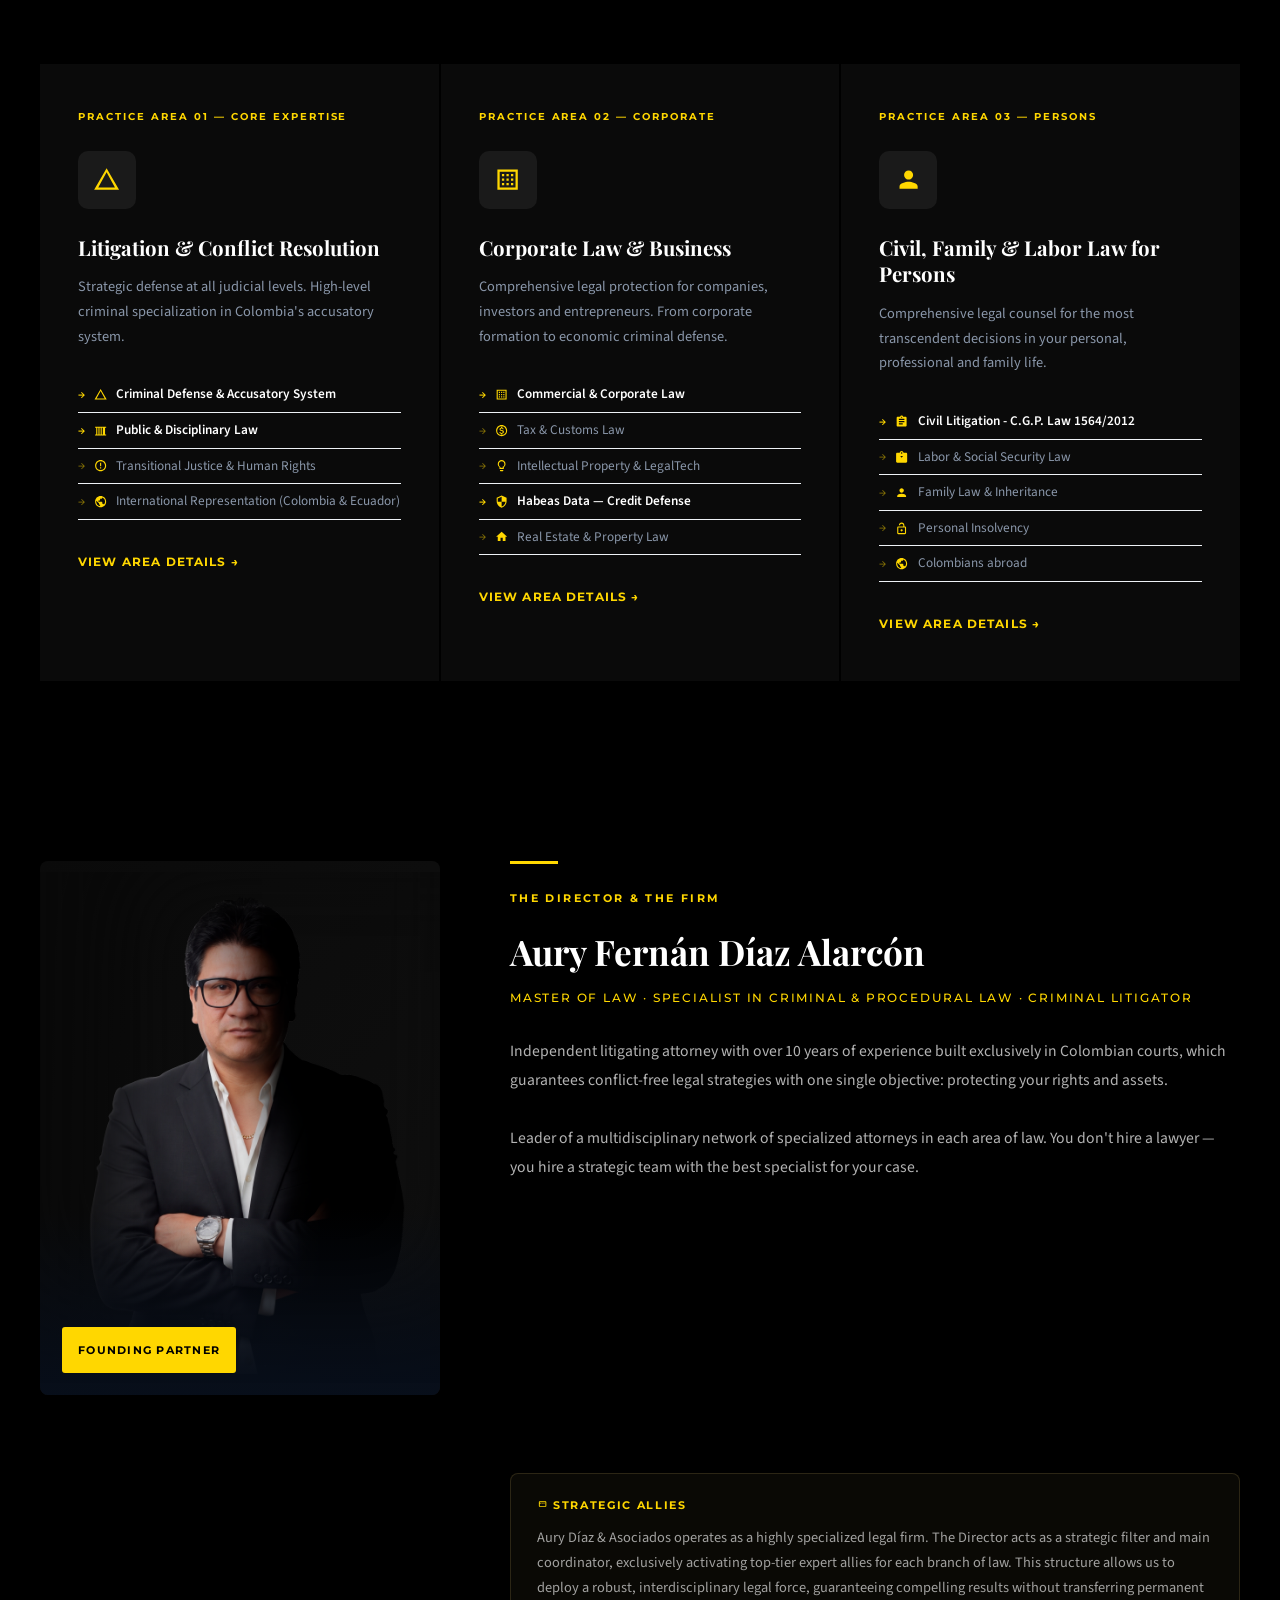
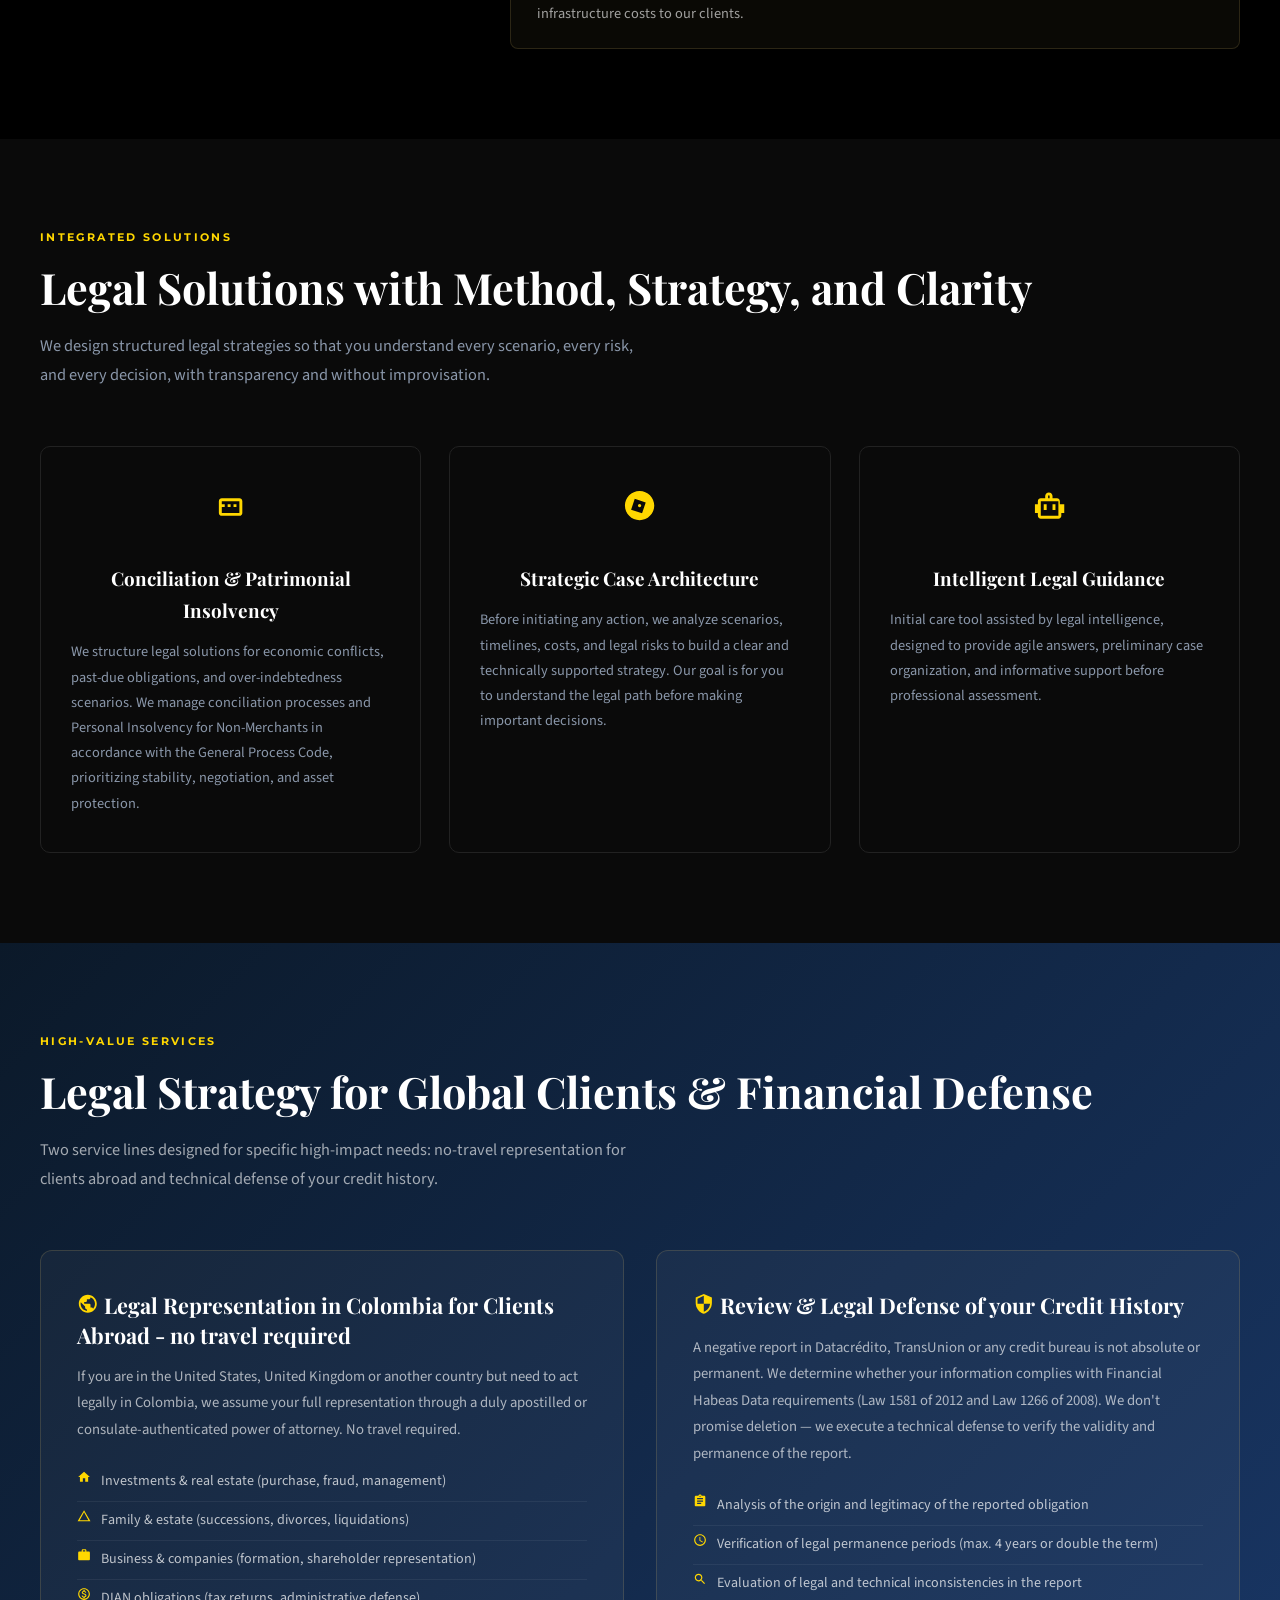
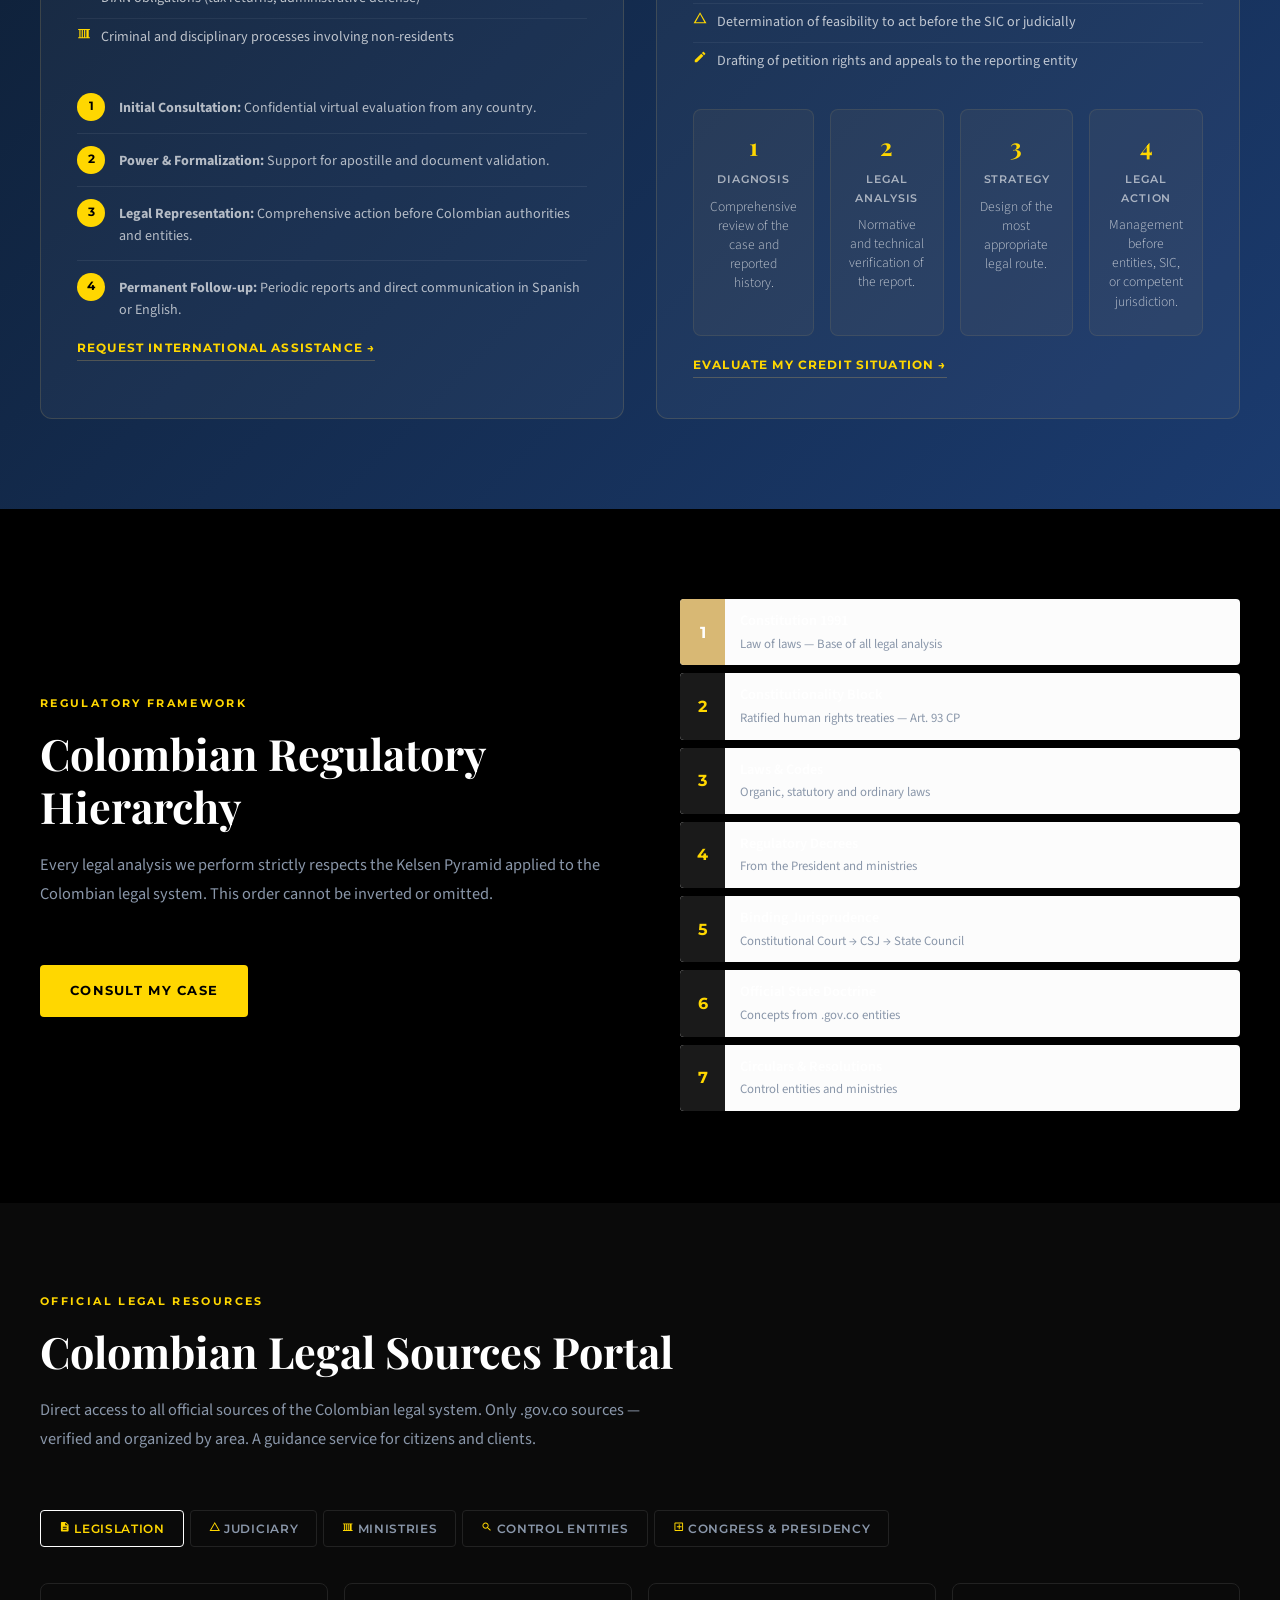
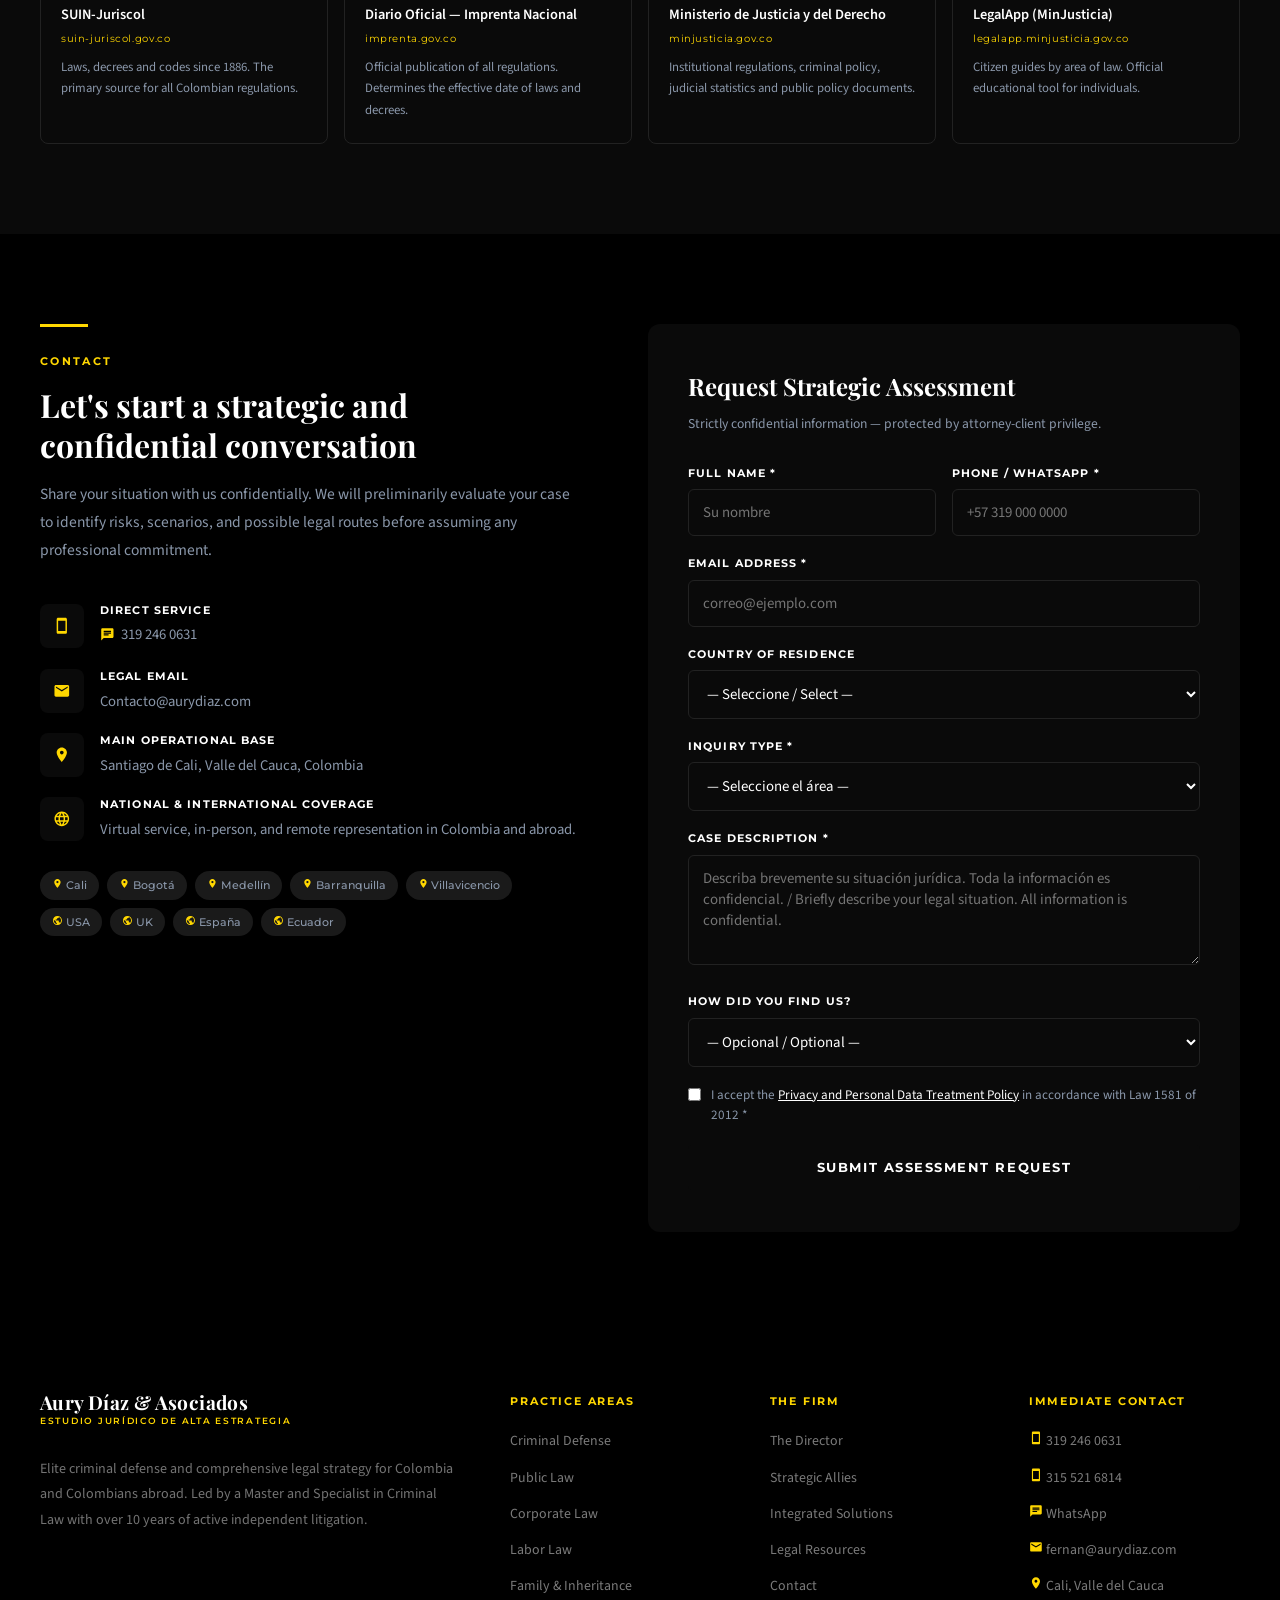
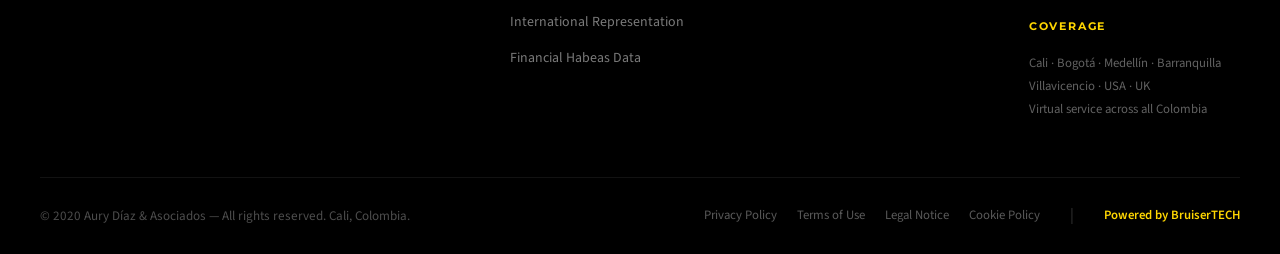
==== commit 556690c9: "Merge def4483ae04a6dcec7dae87d9c8e45726eadd53e into e070aeb09abe6140fb92f9fe35821249f56aec13" ====
--- a/index.html
+++ b/index.html
@@ -109,7 +109,6 @@
         </div>
       </li>
       <li><a href="#recursos" data-lang="es">Recursos Jurídicos</a><a href="#recursos" data-lang="en">Legal Resources</a></li>
-      <li><a href="#blog" data-lang="es">Blog</a><a href="#blog" data-lang="en">Blog</a></li>
       <li><a href="#contacto" data-lang="es">Contacto</a><a href="#contacto" data-lang="en">Contact</a></li>
     </ul>
 
@@ -161,7 +160,6 @@
 <!-- ═══════════════════════════════════ HERO ═══════════════════════════════════ -->
 <section class="hero" id="inicio">
   <div class="hero-grid"></div>
-  <h1 class="hero-huge-text" aria-hidden="true">AURY DIAZ</h1>
   <div class="hero-container">
     <div class="hero-content">
       <div class="hero-badge">
@@ -190,7 +188,7 @@
     <div class="hero-photo-card">
       <div class="hero-photo-inner">
         <!-- Photo 1 (seated, casual-professional) is preferred per client -->
-        <img src="img/main.png" alt="Dr. Aury Fernán Díaz Alarcón" id="hero-img" class="grayscale mask-gradient-hero">
+        <img src="img/main.png" id="hero-img" alt="Aury Díaz Abogado Penalista">
         <div class="hero-photo-tag">
           <div class="hero-photo-name">Aury Fernán Díaz Alarcón</div>
           <div class="hero-photo-role" data-lang="es">Magíster en Derecho · Penalista Litigante</div>
@@ -327,7 +325,7 @@
   <div class="container">
     <div class="director-grid">
       <div class="director-photo">
-        <img src="img/sinester.png" alt="Dr. Aury Fernán Díaz Alarcón" class="sinester-img grayscale mask-gradient-sinester">
+        <div class="director-image-container"><img src="img/sinester.png" alt="Aury Fernán Díaz Alarcón" class="director-img" loading="lazy"></div>
         <div class="director-photo-tag"><span data-lang="es">Socio Fundador</span><span data-lang="en">Founding Partner</span></div>
       </div>
       <div class="director-content">
@@ -689,53 +687,6 @@
   </div>
 </section>
 
-
-<!-- ═══════════════════════════════════ BLOG ═══════════════════════════════════ -->
-<section class="blog-section" id="blog">
-  <div class="container">
-    <div class="gold-line"></div>
-    <span class="section-badge" data-lang="es">Análisis y Actualidad</span>
-    <span class="section-badge" data-lang="en">Analysis & News</span>
-    <h2 class="section-title" data-lang="es">Insights Jurídicos Estratégicos</h2>
-    <h2 class="section-title" data-lang="en">Strategic Legal Insights</h2>
-    <div class="blog-grid">
-      <div class="blog-card reveal">
-        <img src="https://images.unsplash.com/photo-1589829085413-56de8ae18c73?auto=format&fit=crop&q=80&w=800" alt="Penal Law" class="blog-img">
-        <div class="blog-content">
-          <span class="blog-date">Oct 15, 2026</span>
-          <h3 data-lang="es">Evasión de Impuestos</h3>
-          <h3 data-lang="en">Tax Evasion</h3>
-          <p data-lang="es">Análisis crítico de las implicaciones penales y las defensas estratégicas frente a las acusaciones de evasión fiscal y fraude a la DIAN.</p>
-          <p data-lang="en">Critical analysis of the criminal implications and strategic defenses against accusations of tax evasion and fraud against the DIAN.</p>
-          <a href="#" class="blog-link" onclick="return false;"><span data-lang="es">Leer Artículo</span><span data-lang="en">Read Article</span> <i class="fas fa-arrow-right"></i></a>
-        </div>
-      </div>
-      <div class="blog-card reveal">
-        <img src="https://images.unsplash.com/photo-1450101499163-c8848c66ca85?auto=format&fit=crop&q=80&w=800" alt="Corporate Law" class="blog-img">
-        <div class="blog-content">
-          <span class="blog-date">Sep 28, 2026</span>
-          <h3 data-lang="es">Narcotráfico</h3>
-          <h3 data-lang="en">Drug Trafficking</h3>
-          <p data-lang="es">Estrategias de defensa técnica y representación legal en casos complejos relacionados con delitos contra la salud pública y narcotráfico.</p>
-          <p data-lang="en">Technical defense strategies and legal representation in complex cases related to crimes against public health and drug trafficking.</p>
-          <a href="#" class="blog-link" onclick="return false;"><span data-lang="es">Leer Artículo</span><span data-lang="en">Read Article</span> <i class="fas fa-arrow-right"></i></a>
-        </div>
-      </div>
-      <div class="blog-card reveal">
-        <img src="https://images.unsplash.com/photo-1505664173615-04b2a3a5f7af?auto=format&fit=crop&q=80&w=800" alt="Corrupción y Cohecho" class="blog-img">
-        <div class="blog-content">
-          <span class="blog-date">Sep 05, 2026</span>
-          <h3 data-lang="es">Corrupción y Cohecho</h3>
-          <h3 data-lang="en">Corruption and Bribery</h3>
-          <p data-lang="es">Asesoría especializada y defensa en investigaciones por delitos contra la administración pública, incluyendo peculado, concusión y cohecho.</p>
-          <p data-lang="en">Specialized advice and defense in investigations for crimes against public administration, including peculation, extortion, and bribery.</p>
-          <a href="#" class="blog-link" onclick="return false;"><span data-lang="es">Leer Artículo</span><span data-lang="en">Read Article</span> <i class="fas fa-arrow-right"></i></a>
-        </div>
-      </div>
-    </div>
-  </div>
-</section>
-
 <!-- ═══════════════════════════════════ CONTACTO ═══════════════════════════════════ -->
 <section class="contacto-section" id="contacto">
   <div class="container">
--- a/css/style.css
+++ b/css/style.css
@@ -6,18 +6,18 @@
    ========================================================================== */
 
 :root {
-      --navy: #1B3B6F;
-      --navy-dark: #0D1E3D;
-      --navy-light: #2A4F8F;
-      --gold: #C9A961;
-      --gold-light: #E0C882;
-      --gold-dark: #A8893E;
-      --carbon: #2C3E50;
+      --navy: #0A0A0A;
+      --navy-dark: #000000;
+      --navy-light: #1A1A1A;
+      --gold: #FFD700;
+      --gold-light: #FFEB73;
+      --gold-dark: #CCA000;
+      --carbon: #111111;
       --white: #FFFFFF;
       --off-white: #F8F9FA;
       --light-gray: #EEF1F5;
       --mid-gray: #8A97AA;
-      --text: #1A1A2E;
+      --text: #F8F9FA;
       --crimson: #8B1A2E;
       --transition: all 0.35s cubic-bezier(0.4, 0, 0.2, 1);
     }
@@ -34,8 +34,8 @@
     html { scroll-behavior: smooth; font-size: 16px; }
     body {
       font-family: 'Source Sans 3', sans-serif;
-      color: var(--text);
-      background: var(--white);
+      color: var(--white);
+      background: var(--navy);
       overflow-x: hidden;
       line-height: 1.7;
     }
@@ -121,7 +121,13 @@
 
     /* HAMBURGER */
     .hamburger { display: none; flex-direction: column; gap: 5px; cursor: pointer; padding: 6px; background: none; border: none; }
-    .hamburger span { width: 24px; height: 2px; background: var(--white); border-radius: 2px; transition: var(--transition); display: block; }
+    .hamburger span {
+  display: block;
+  width: 100%;
+  height: 2px;
+  background: var(--white);
+  transition: var(--transition);
+}
     .hamburger.open span:nth-child(1) { transform: translateY(7px) rotate(45deg); }
     .hamburger.open span:nth-child(2) { opacity: 0; }
     .hamburger.open span:nth-child(3) { transform: translateY(-7px) rotate(-45deg); }
@@ -144,14 +150,28 @@
 
     /* ═══════════════════ HERO ═══════════════════ */
     .hero {
-      min-height: 100vh; display: flex; align-items: center; position: relative; overflow: hidden;
-      background: linear-gradient(135deg, #04080F 0%, #0B1929 35%, #102238 60%, #1B3B6F 100%);
-    }
+  position: relative;
+  background: var(--navy);
+  padding: 160px 0 80px;
+  min-height: 100vh;
+  display: flex;
+  align-items: center;
+  overflow: hidden;
+}
     .hero::before {
-      content: ''; position: absolute; inset: 0;
-      background: radial-gradient(ellipse 70% 55% at 65% 35%, rgba(201,169,97,0.07) 0%, transparent 70%),
-                  radial-gradient(ellipse 45% 45% at 15% 85%, rgba(27,59,111,0.4) 0%, transparent 60%);
-    }
+  content: "AURY DIAZ";
+  position: absolute;
+  top: 50%;
+  left: 50%;
+  transform: translate(-50%, -50%);
+  font-size: 25vw;
+  font-family: 'Playfair Display', serif;
+  color: transparent;
+  -webkit-text-stroke: 1px rgba(255, 215, 0, 0.1);
+  white-space: nowrap;
+  z-index: 0;
+  opacity: 0.5;
+}
     .hero-grid {
       position: absolute; top: -70px; left: 0; right: 0; bottom: -70px; opacity: 0.1;
       background-image: linear-gradient(rgba(201,169,97,1) 1px, transparent 1px), linear-gradient(90deg, rgba(201,169,97,1) 1px, transparent 1px);
@@ -159,7 +179,11 @@
       animation: slideDownGrid 4s linear infinite;
     }
     .hero-container { max-width: 1400px; margin: 0 auto; padding: 0 40px; width: 100%; position: relative; z-index: 2; padding-top: 76px; display: grid; grid-template-columns: 1fr 420px; gap: 60px; align-items: center; min-height: 100vh; }
-    .hero-content { }
+    .hero-content {
+  position: relative;
+  z-index: 2;
+  max-width: 60%;
+}
     .hero-badge {
       display: inline-flex; align-items: center; gap: 10px; background: rgba(201,169,97,0.08);
       border: 1px solid rgba(201,169,97,0.28); border-radius: 50px; padding: 8px 18px; margin-bottom: 36px;
@@ -191,14 +215,25 @@
     }
     .btn-secondary:hover { border-color: var(--gold); color: var(--gold); }
     .hero-photo-card {
-      background: linear-gradient(180deg, rgba(27,59,111,0.3) 0%, rgba(13,30,61,0.8) 100%);
-      border: 1px solid rgba(201,169,97,0.18); border-radius: 12px; overflow: hidden;
-      animation: fadeUp 0.8s ease 0.6s both; position: relative;
-    }
+  position: relative;
+  width: 100%;
+  max-width: 500px;
+  margin: 0 auto;
+  border-radius: 20px;
+  overflow: hidden;
+  /* Removed the background entirely to let main.png float over the charcoal background */
+  background: transparent;
+  /* Keep existing styling */
+  z-index: 2;
+}
     .hero-photo-inner {
-      aspect-ratio: 3/4; background: linear-gradient(135deg, #1a2d4a 0%, #0d1e3d 100%);
-      display: flex; align-items: center; justify-content: center; position: relative; overflow: hidden;
-    }
+  position: relative;
+  width: 100%;
+  height: auto;
+  background: transparent;
+  border-radius: 20px;
+  overflow: hidden;
+}
     .hero-photo-inner img { width: 100%; height: 100%; object-fit: cover; object-position: top center; }
     .hero-photo-placeholder { text-align: center; color: rgba(255,255,255,0.25); padding: 40px; }
     .hero-photo-placeholder i { font-size: 5rem; margin-bottom: 16px; display: block; }
@@ -238,7 +273,7 @@
     }
     .section-title {
       font-family: 'Playfair Display', serif; font-size: clamp(1.9rem, 3.5vw, 2.7rem);
-      font-weight: 700; color: var(--navy); line-height: 1.22; margin-bottom: 18px;
+      font-weight: 700; color: var(--white); line-height: 1.22; margin-bottom: 18px;
     }
     .section-title.light { color: var(--white); }
     .section-sub {
@@ -249,10 +284,10 @@
     .gold-line { width: 48px; height: 3px; background: var(--gold); margin-bottom: 26px; }
 
     /* ═══════════════════ MACRO-ÁREAS ═══════════════════ */
-    .areas-section { background: var(--off-white); }
+    .areas-section { background: var(--navy-dark); }
     .areas-grid { display: grid; grid-template-columns: repeat(3, 1fr); gap: 2px; margin-top: 0; }
     .area-card {
-      background: var(--white); padding: 44px 38px; position: relative; overflow: hidden;
+      background: var(--navy); padding: 44px 38px; position: relative; overflow: hidden;
       transition: var(--transition); cursor: pointer;
     }
     .area-card::before {
@@ -264,8 +299,8 @@
     .area-card:hover .area-num, .area-card:hover .area-title, .area-card:hover .area-desc { color: var(--white); }
     .area-card:hover .area-icon { background: rgba(201,169,97,0.15); }
     .area-num { font-family: 'Montserrat', sans-serif; font-size: 0.62rem; font-weight: 700; letter-spacing: 0.2em; color: var(--gold); margin-bottom: 26px; text-transform: uppercase; }
-    .area-icon { width: 58px; height: 58px; background: var(--light-gray); border-radius: 10px; display: flex; align-items: center; justify-content: center; margin-bottom: 26px; font-size: 1.7rem; transition: var(--transition); }
-    .area-title { font-family: 'Playfair Display', serif; font-size: 1.28rem; font-weight: 700; color: var(--navy); margin-bottom: 14px; line-height: 1.3; transition: var(--transition); }
+    .area-icon { width: 58px; height: 58px; background: var(--navy-light); border-radius: 10px; display: flex; align-items: center; justify-content: center; margin-bottom: 26px; font-size: 1.7rem; transition: var(--transition); }
+    .area-title { font-family: 'Playfair Display', serif; font-size: 1.28rem; font-weight: 700; color: var(--white); margin-bottom: 14px; line-height: 1.3; transition: var(--transition); }
     .area-desc { font-family: 'Source Sans 3', sans-serif; font-size: 0.9rem; color: var(--mid-gray); line-height: 1.72; margin-bottom: 28px; transition: var(--transition); }
     .area-items { list-style: none; margin-bottom: 28px; }
     .area-items li {
@@ -273,7 +308,7 @@
       padding: 6px 0; border-bottom: 1px solid var(--light-gray); display: flex; align-items: center; gap: 9px; transition: var(--transition);
     }
     .area-card:hover .area-items li { color: rgba(255,255,255,0.62); border-color: rgba(255,255,255,0.08); }
-    .area-items li.featured { color: var(--carbon); font-weight: 600; }
+    .area-items li.featured { color: var(--white); font-weight: 600; }
     .area-card:hover .area-items li.featured { color: var(--gold); }
     .area-items li::before { content: '→'; font-size: 0.72rem; color: var(--gold); opacity: 0.55; flex-shrink: 0; }
     .area-items li.featured::before { opacity: 1; }
@@ -350,10 +385,10 @@
     .of-counsel p { font-family: 'Source Sans 3', sans-serif; font-size: 0.9rem; color: rgba(255,255,255,0.62); line-height: 1.75; }
 
     /* ═══════════════════ SOLUCIONES ═══════════════════ */
-    .soluciones-section { background: var(--white); }
+    .soluciones-section { background: var(--navy); }
     .sol-grid { display: grid; grid-template-columns: repeat(3, 1fr); gap: 28px; }
     .sol-card {
-      border: 1px solid var(--light-gray); border-radius: 10px; padding: 36px 30px;
+      border: 1px solid #222; border-radius: 10px; padding: 36px 30px;
       transition: var(--transition); position: relative; overflow: hidden;
       height: auto;
     }
@@ -361,7 +396,7 @@
     .sol-card:hover::after { transform: scaleX(1); }
     .sol-card:hover { box-shadow: 0 12px 40px rgba(0,0,0,0.08); transform: translateY(-4px); }
     .sol-icon { font-size: 2.2rem; margin-bottom: 20px; display: block; text-align: center; }
-    .sol-title { font-family: 'Playfair Display', serif; font-size: 1.18rem; font-weight: 700; color: var(--navy); margin-bottom: 12px; text-align: center; }
+    .sol-title { font-family: 'Playfair Display', serif; font-size: 1.18rem; font-weight: 700; color: var(--white); margin-bottom: 12px; text-align: center; }
     .sol-desc { font-family: 'Source Sans 3', sans-serif; font-size: 0.9rem; color: var(--mid-gray); line-height: 1.75; }
 
     /* ═══════════════════ SERVICIOS ESTRATÉGICOS ═══════════════════ */
@@ -398,14 +433,14 @@
     .int-step-text { font-family: 'Source Sans 3', sans-serif; font-size: 0.88rem; color: rgba(255,255,255,0.68); line-height: 1.6; padding-top: 4px; }
 
     /* ═══════════════════ JERARQUÍA ═══════════════════ */
-    .jerarquia-section { background: var(--off-white); }
+    .jerarquia-section { background: var(--navy-dark); }
     .piramide { display: flex; flex-direction: column; gap: 6px; }
     .nivel {
       display: flex; align-items: stretch; gap: 0; background: #fcfcfc;
       border: none; border-radius: 4px; padding: 0; margin-bottom: 2px;
       transition: var(--transition); overflow: hidden;
     }
-    .nivel:first-child .nivel-num { background-color: #d8b874; color: var(--navy); }
+    .nivel:first-child .nivel-num { background-color: #d8b874; color: var(--white); }
     .nivel:hover { transform: translateX(4px); box-shadow: 0 4px 12px rgba(0,0,0,0.05); }
     .nivel-num {
       font-family: 'Montserrat', sans-serif; font-size: 1rem; font-weight: 700;
@@ -413,59 +448,59 @@
       display: flex; align-items: center; justify-content: center;
     }
     .nivel-text { padding: 10px 15px; }
-    .nivel-title { font-family: 'Source Sans 3', sans-serif; font-size: 0.9rem; font-weight: 600; color: var(--navy); }
+    .nivel-title { font-family: 'Source Sans 3', sans-serif; font-size: 0.9rem; font-weight: 600; color: var(--white); }
     .nivel-desc { font-family: 'Source Sans 3', sans-serif; font-size: 0.8rem; color: var(--mid-gray); }
 
     /* ═══════════════════ RECURSOS ═══════════════════ */
-    .recursos-section { background: var(--white); }
+    .recursos-section { background: var(--navy); }
     .recursos-tabs { display: flex; gap: 6px; flex-wrap: wrap; margin-bottom: 36px; }
     .tab-btn {
       font-family: 'Montserrat', sans-serif; font-size: 0.72rem; font-weight: 600; letter-spacing: 0.06em;
-      text-transform: uppercase; padding: 10px 18px; border-radius: 4px; cursor: pointer; border: 1px solid var(--light-gray);
-      background: var(--white); color: var(--mid-gray); transition: var(--transition);
-    }
-    .tab-btn:hover, .tab-btn.active { background: var(--navy); color: var(--gold); border-color: var(--navy); }
+      text-transform: uppercase; padding: 10px 18px; border-radius: 4px; cursor: pointer; border: 1px solid #222;
+      background: var(--navy); color: var(--mid-gray); transition: var(--transition);
+    }
+    .tab-btn:hover, .tab-btn.active { background: var(--navy); color: var(--gold); border-color: var(--white); }
     .tab-content { display: none; }
     .tab-content.active { display: block; animation: fadeIn 0.3s ease; }
     .recursos-grid { display: grid; grid-template-columns: repeat(4, 1fr); gap: 16px; }
     .recurso-card {
-      display: block; text-decoration: none; border: 1px solid var(--light-gray); border-radius: 8px;
-      padding: 22px 20px; transition: var(--transition); background: var(--white);
+      display: block; text-decoration: none; border: 1px solid #222; border-radius: 8px;
+      padding: 22px 20px; transition: var(--transition); background: var(--navy);
     }
     .recurso-card:hover { border-color: var(--gold); box-shadow: 0 8px 24px rgba(0,0,0,0.07); transform: translateY(-2px); }
-    .recurso-name { font-family: 'Source Sans 3', sans-serif; font-size: 0.9rem; font-weight: 600; color: var(--navy); margin-bottom: 5px; line-height: 1.3; }
+    .recurso-name { font-family: 'Source Sans 3', sans-serif; font-size: 0.9rem; font-weight: 600; color: var(--white); margin-bottom: 5px; line-height: 1.3; }
     .recurso-url { font-family: 'Montserrat', sans-serif; font-size: 0.65rem; color: var(--gold); letter-spacing: 0.06em; margin-bottom: 10px; }
     .recurso-desc { font-family: 'Source Sans 3', sans-serif; font-size: 0.8rem; color: var(--mid-gray); line-height: 1.65; }
 
     /* ═══════════════════ CONTACTO ═══════════════════ */
-    .contacto-section { background: var(--off-white); }
+    .contacto-section { background: var(--navy-dark); }
     .contacto-grid { display: grid; grid-template-columns: 1fr 1.1fr; gap: 70px; align-items: start; }
-    .contacto-info h2 { font-family: 'Playfair Display', serif; font-size: 2rem; font-weight: 700; color: var(--navy); margin-bottom: 16px; line-height: 1.25; }
+    .contacto-info h2 { font-family: 'Playfair Display', serif; font-size: 2rem; font-weight: 700; color: var(--white); margin-bottom: 16px; line-height: 1.25; }
     .contacto-info > p { font-family: 'Source Sans 3', sans-serif; font-size: 0.97rem; color: var(--mid-gray); line-height: 1.8; margin-bottom: 36px; }
     .contact-items { display: flex; flex-direction: column; gap: 16px; margin-bottom: 28px; }
     .contact-item { display: flex; align-items: center; gap: 16px; }
     .contact-icon { width: 44px; height: 44px; background: var(--navy); border-radius: 8px; display: flex; align-items: center; justify-content: center; font-size: 1.1rem; flex-shrink: 0; }
-    .contact-text strong { display: block; font-family: 'Montserrat', sans-serif; font-size: 0.7rem; font-weight: 700; letter-spacing: 0.1em; text-transform: uppercase; color: var(--navy); margin-bottom: 2px; }
+    .contact-text strong { display: block; font-family: 'Montserrat', sans-serif; font-size: 0.7rem; font-weight: 700; letter-spacing: 0.1em; text-transform: uppercase; color: var(--white); margin-bottom: 2px; }
     .contact-text span { font-family: 'Source Sans 3', sans-serif; font-size: 0.92rem; color: var(--mid-gray); }
     .coverage-cities { display: flex; gap: 8px; flex-wrap: wrap; margin-top: 10px; }
-    .city-tag { font-family: 'Montserrat', sans-serif; font-size: 0.68rem; font-weight: 500; padding: 5px 12px; background: var(--light-gray); border-radius: 20px; color: var(--mid-gray); }
-    .form-card { background: var(--white); border-radius: 12px; padding: 42px 40px; box-shadow: 0 8px 40px rgba(0,0,0,0.07); }
-    .form-card h3 { font-family: 'Playfair Display', serif; font-size: 1.5rem; font-weight: 700; color: var(--navy); margin-bottom: 6px; }
+    .city-tag { font-family: 'Montserrat', sans-serif; font-size: 0.68rem; font-weight: 500; padding: 5px 12px; background: var(--navy-light); border-radius: 20px; color: var(--mid-gray); }
+    .form-card { background: var(--navy); border-radius: 12px; padding: 42px 40px; box-shadow: 0 8px 40px rgba(0,0,0,0.07); }
+    .form-card h3 { font-family: 'Playfair Display', serif; font-size: 1.5rem; font-weight: 700; color: var(--white); margin-bottom: 6px; }
     .form-sub { font-family: 'Source Sans 3', sans-serif; font-size: 0.85rem; color: var(--mid-gray); margin-bottom: 28px; }
     .form-row { display: grid; grid-template-columns: 1fr 1fr; gap: 16px; }
     .form-group { margin-bottom: 18px; }
-    .form-group label { display: block; font-family: 'Montserrat', sans-serif; font-size: 0.68rem; font-weight: 700; letter-spacing: 0.1em; text-transform: uppercase; color: var(--navy); margin-bottom: 7px; }
+    .form-group label { display: block; font-family: 'Montserrat', sans-serif; font-size: 0.68rem; font-weight: 700; letter-spacing: 0.1em; text-transform: uppercase; color: var(--white); margin-bottom: 7px; }
     .form-group input, .form-group select, .form-group textarea {
-      width: 100%; padding: 12px 14px; border: 1px solid var(--light-gray); border-radius: 6px;
-      font-family: 'Source Sans 3', sans-serif; font-size: 0.93rem; color: var(--text);
-      background: var(--white); transition: var(--transition); outline: none;
-    }
-    .form-group input:focus, .form-group select:focus, .form-group textarea:focus { border-color: var(--navy); box-shadow: 0 0 0 3px rgba(27,59,111,0.08); }
+      width: 100%; padding: 12px 14px; border: 1px solid #222; border-radius: 6px;
+      font-family: 'Source Sans 3', sans-serif; font-size: 0.93rem; color: var(--white);
+      background: var(--navy); transition: var(--transition); outline: none;
+    }
+    .form-group input:focus, .form-group select:focus, .form-group textarea:focus { border-color: var(--white); box-shadow: 0 0 0 3px rgba(27,59,111,0.08); }
     .form-group textarea { height: 110px; resize: vertical; }
     .form-checkbox { display: flex; align-items: flex-start; gap: 10px; margin-bottom: 20px; }
     .form-checkbox input { width: auto; margin-top: 3px; flex-shrink: 0; }
     .form-checkbox label { font-family: 'Source Sans 3', sans-serif; font-size: 0.82rem; color: var(--mid-gray); line-height: 1.55; }
-    .form-checkbox label a { color: var(--navy); }
+    .form-checkbox label a { color: var(--white); }
     .btn-submit {
       width: 100%; background: var(--navy); color: var(--white); border: none; border-radius: 4px;
       padding: 15px; font-family: 'Montserrat', sans-serif; font-size: 0.8rem; font-weight: 700;
@@ -474,7 +509,7 @@
     .btn-submit:hover { background: var(--navy-light); transform: translateY(-1px); box-shadow: 0 8px 24px rgba(27,59,111,0.35); }
     .form-success { display: none; text-align: center; padding: 40px 20px; }
     .form-success i { font-size: 3rem; color: #27ae60; margin-bottom: 16px; display: block; }
-    .form-success h4 { font-family: 'Playfair Display', serif; font-size: 1.4rem; color: var(--navy); margin-bottom: 10px; }
+    .form-success h4 { font-family: 'Playfair Display', serif; font-size: 1.4rem; color: var(--white); margin-bottom: 10px; }
     .form-success p { font-family: 'Source Sans 3', sans-serif; color: var(--mid-gray); }
 
     /* ═══════════════════ POLÍTICAS SECTION ═══════════════════ */
@@ -484,15 +519,15 @@
     }
     .policies-modal.open { display: flex; }
     .policies-box {
-      background: var(--white); border-radius: 12px; max-width: 800px; width: 100%;
+      background: var(--navy); border-radius: 12px; max-width: 800px; width: 100%;
       padding: 48px 48px 40px; position: relative; margin: auto;
     }
-    .policies-box h2 { font-family: 'Playfair Display', serif; font-size: 1.8rem; color: var(--navy); margin-bottom: 8px; }
+    .policies-box h2 { font-family: 'Playfair Display', serif; font-size: 1.8rem; color: var(--white); margin-bottom: 8px; }
     .policies-box .policy-date { font-family: 'Montserrat', sans-serif; font-size: 0.68rem; color: var(--mid-gray); letter-spacing: 0.1em; margin-bottom: 28px; }
-    .policies-box h3 { font-family: 'Montserrat', sans-serif; font-size: 0.8rem; font-weight: 700; color: var(--navy); letter-spacing: 0.1em; text-transform: uppercase; margin: 22px 0 8px; }
-    .policies-box p, .policies-box li { font-family: 'Source Sans 3', sans-serif; font-size: 0.93rem; color: var(--carbon); line-height: 1.75; margin-bottom: 10px; }
+    .policies-box h3 { font-family: 'Montserrat', sans-serif; font-size: 0.8rem; font-weight: 700; color: var(--white); letter-spacing: 0.1em; text-transform: uppercase; margin: 22px 0 8px; }
+    .policies-box p, .policies-box li { font-family: 'Source Sans 3', sans-serif; font-size: 0.93rem; color: var(--white); line-height: 1.75; margin-bottom: 10px; }
     .policies-box ul { padding-left: 20px; }
-    .pol-close { position: absolute; top: 16px; right: 16px; background: var(--light-gray); border: none; width: 34px; height: 34px; border-radius: 50%; cursor: pointer; font-size: 1rem; display: flex; align-items: center; justify-content: center; transition: var(--transition); }
+    .pol-close { position: absolute; top: 16px; right: 16px; background: var(--navy-light); border: none; width: 34px; height: 34px; border-radius: 50%; cursor: pointer; font-size: 1rem; display: flex; align-items: center; justify-content: center; transition: var(--transition); }
     .pol-close:hover { background: var(--navy); color: var(--white); }
 
     /* ═══════════════════ FOOTER ═══════════════════ */
@@ -523,7 +558,18 @@
     /* ═══════════════════ RESPONSIVE ═══════════════════ */
     @media (max-width: 1100px) {
       .hero-container { grid-template-columns: 1fr; padding-top: 120px; }
-      .hero-photo-card { max-width: 420px; margin: 0 auto; }
+      .hero-photo-card {
+  position: relative;
+  width: 100%;
+  max-width: 500px;
+  margin: 0 auto;
+  border-radius: 20px;
+  overflow: hidden;
+  /* Removed the background entirely to let main.png float over the charcoal background */
+  background: transparent;
+  /* Keep existing styling */
+  z-index: 2;
+}
       .director-grid { grid-template-columns: 1fr; max-width: 680px; margin: 0 auto; }
       .director-photo { aspect-ratio: 4/3; max-height: 360px; }
       .areas-grid { grid-template-columns: 1fr; }
@@ -689,127 +735,6 @@
   100% { transform: translateY(70px); }
 }
 
-/* ====== IMAGE MASK & GRAYSCALE EFFECTS ====== */
-.grayscale {
-  filter: grayscale(100%);
-}
-
-.mask-gradient-hero {
-  -webkit-mask-image: linear-gradient(to top, transparent 0%, black 15%);
-  mask-image: linear-gradient(to top, transparent 0%, black 15%);
-}
-
-.mask-gradient-sinester {
-  -webkit-mask-image: linear-gradient(to top, transparent 0%, black 20%);
-  mask-image: linear-gradient(to top, transparent 0%, black 20%);
-}
-
-.sinester-img {
-  width: 100%;
-  height: auto;
-  border-radius: 4px;
-}
-
-/* ====== HUGE HERO TEXT ====== */
-.hero-huge-text {
-  position: absolute;
-  top: 40%;
-  left: 50%;
-  transform: translate(-50%, -50%);
-  font-size: clamp(6rem, 15vw, 15rem);
-  font-weight: 800;
-  color: transparent;
-  -webkit-text-stroke: 2px rgba(255, 255, 255, 0.05);
-  text-transform: uppercase;
-  white-space: nowrap;
-  pointer-events: none;
-  z-index: 0;
-  user-select: none;
-  font-family: var(--font-primary);
-  line-height: 1;
-}
-
-.hero-container {
-  position: relative;
-  z-index: 1;
-}
-
-/* ====== BLOG ====== */
-.blog-section {
-  padding: 6rem 0;
-  background-color: var(--carbon);
-}
-
-.blog-grid {
-  display: grid;
-  grid-template-columns: repeat(auto-fit, minmax(300px, 1fr));
-  gap: 2rem;
-  margin-top: 3rem;
-}
-
-.blog-card {
-  background: var(--dark-overlay);
-  border: 1px solid rgba(255, 255, 255, 0.05);
-  border-radius: 4px;
-  overflow: hidden;
-  transition: transform 0.3s ease, border-color 0.3s ease;
-}
-
-.blog-card:hover {
-  transform: translateY(-5px);
-  border-color: rgba(212, 175, 55, 0.3);
-}
-
-.blog-img {
-  width: 100%;
-  height: 200px;
-  object-fit: cover;
-  filter: grayscale(100%);
-  transition: filter 0.3s ease;
-}
-
-.blog-card:hover .blog-img {
-  filter: grayscale(0%);
-}
-
-.blog-content {
-  padding: 1.5rem;
-}
-
-.blog-date {
-  font-size: 0.8rem;
-  color: var(--gold);
-  text-transform: uppercase;
-  letter-spacing: 1px;
-  display: block;
-  margin-bottom: 0.5rem;
-}
-
-.blog-card h3 {
-  font-family: var(--font-primary);
-  font-size: 1.25rem;
-  margin-bottom: 1rem;
-  color: var(--text);
-}
-
-.blog-card p {
-  font-size: 0.9rem;
-  color: rgba(255, 255, 255, 0.7);
-  line-height: 1.6;
-  margin-bottom: 1.5rem;
-}
-
-.blog-link {
-  color: var(--gold);
-  font-weight: 600;
-  text-decoration: none;
-  font-size: 0.9rem;
-  display: inline-flex;
-  align-items: center;
-  gap: 0.5rem;
-  transition: gap 0.3s ease;
-}
-
-.blog-link:hover {
-  gap: 0.75rem;
-}
+.hero-image-box img { width: 100%; height: auto; display: block; }
+.director-image-container { position: relative; display: inline-block; }
+.director-image-container::after { content: ""; position: absolute; inset: 0; box-shadow: inset 0 -100px 100px -20px var(--navy), inset 100px 0 100px -20px var(--navy); pointer-events: none; }
